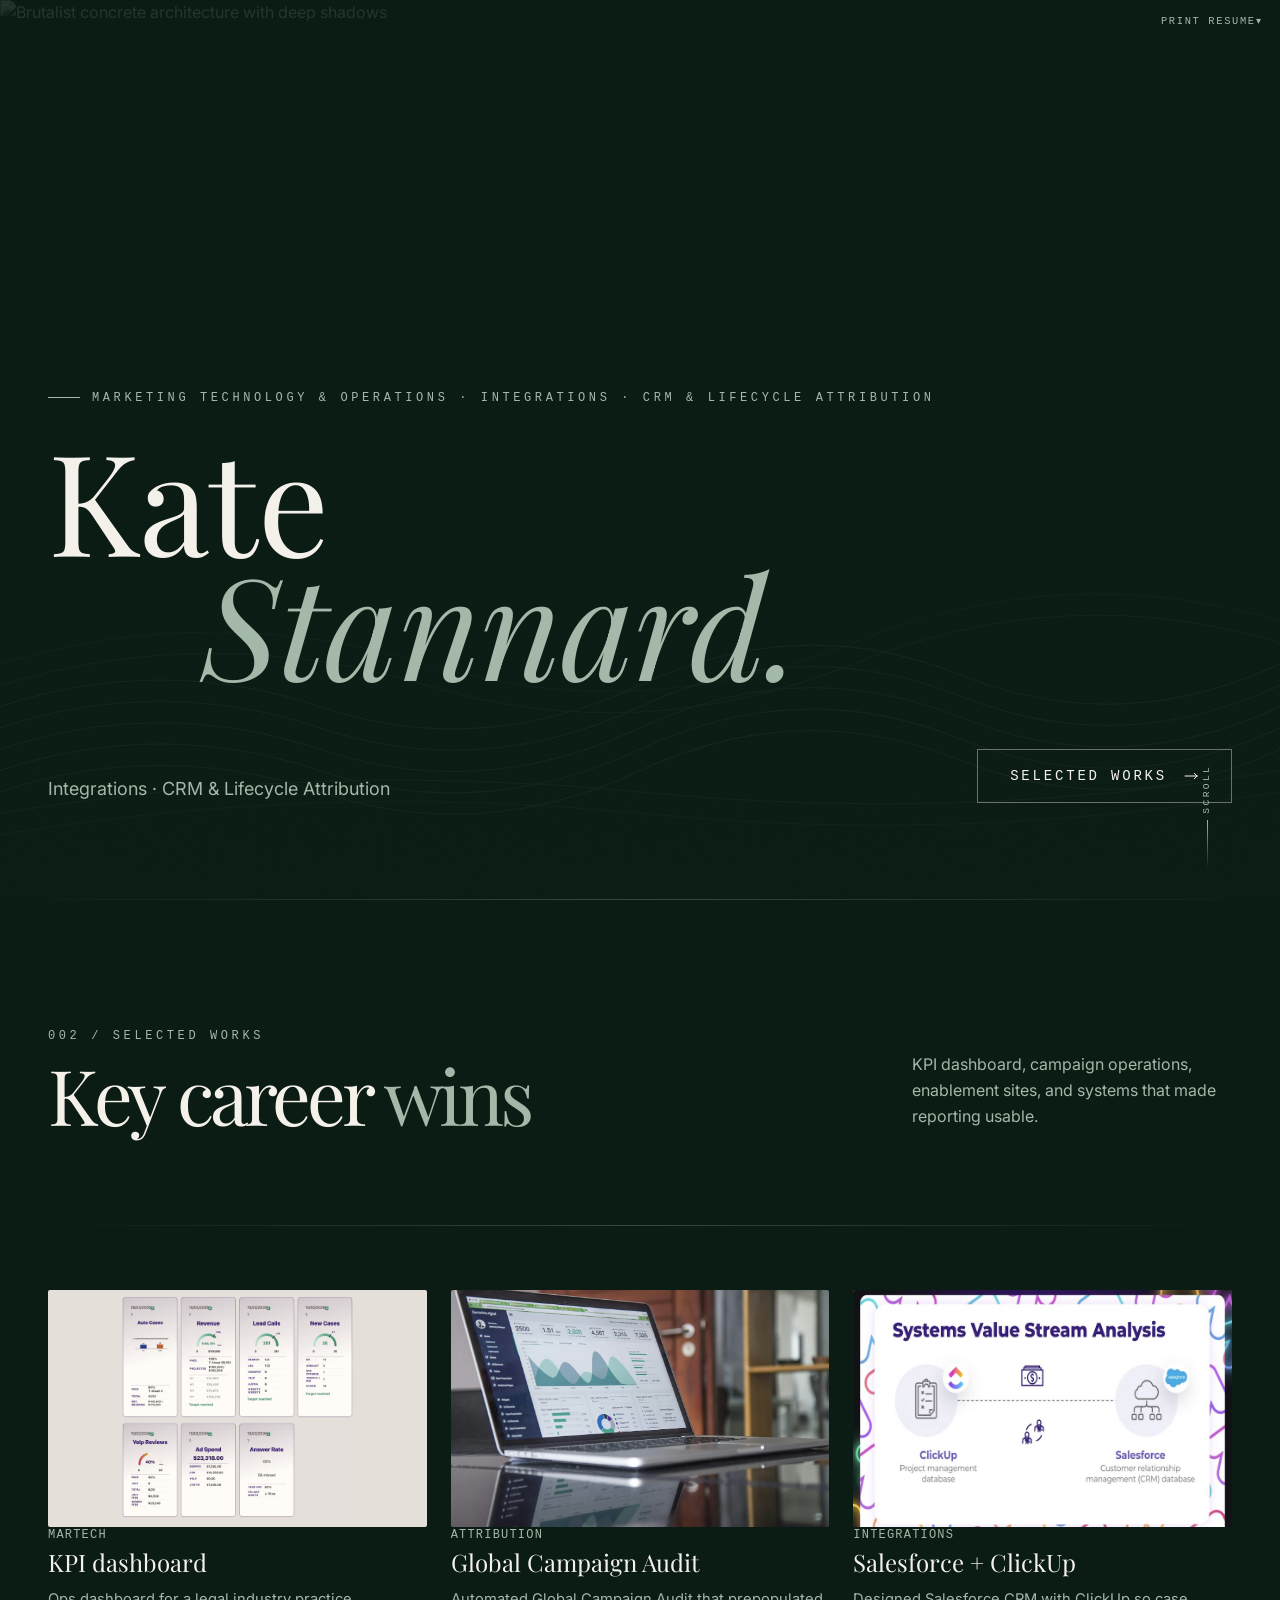
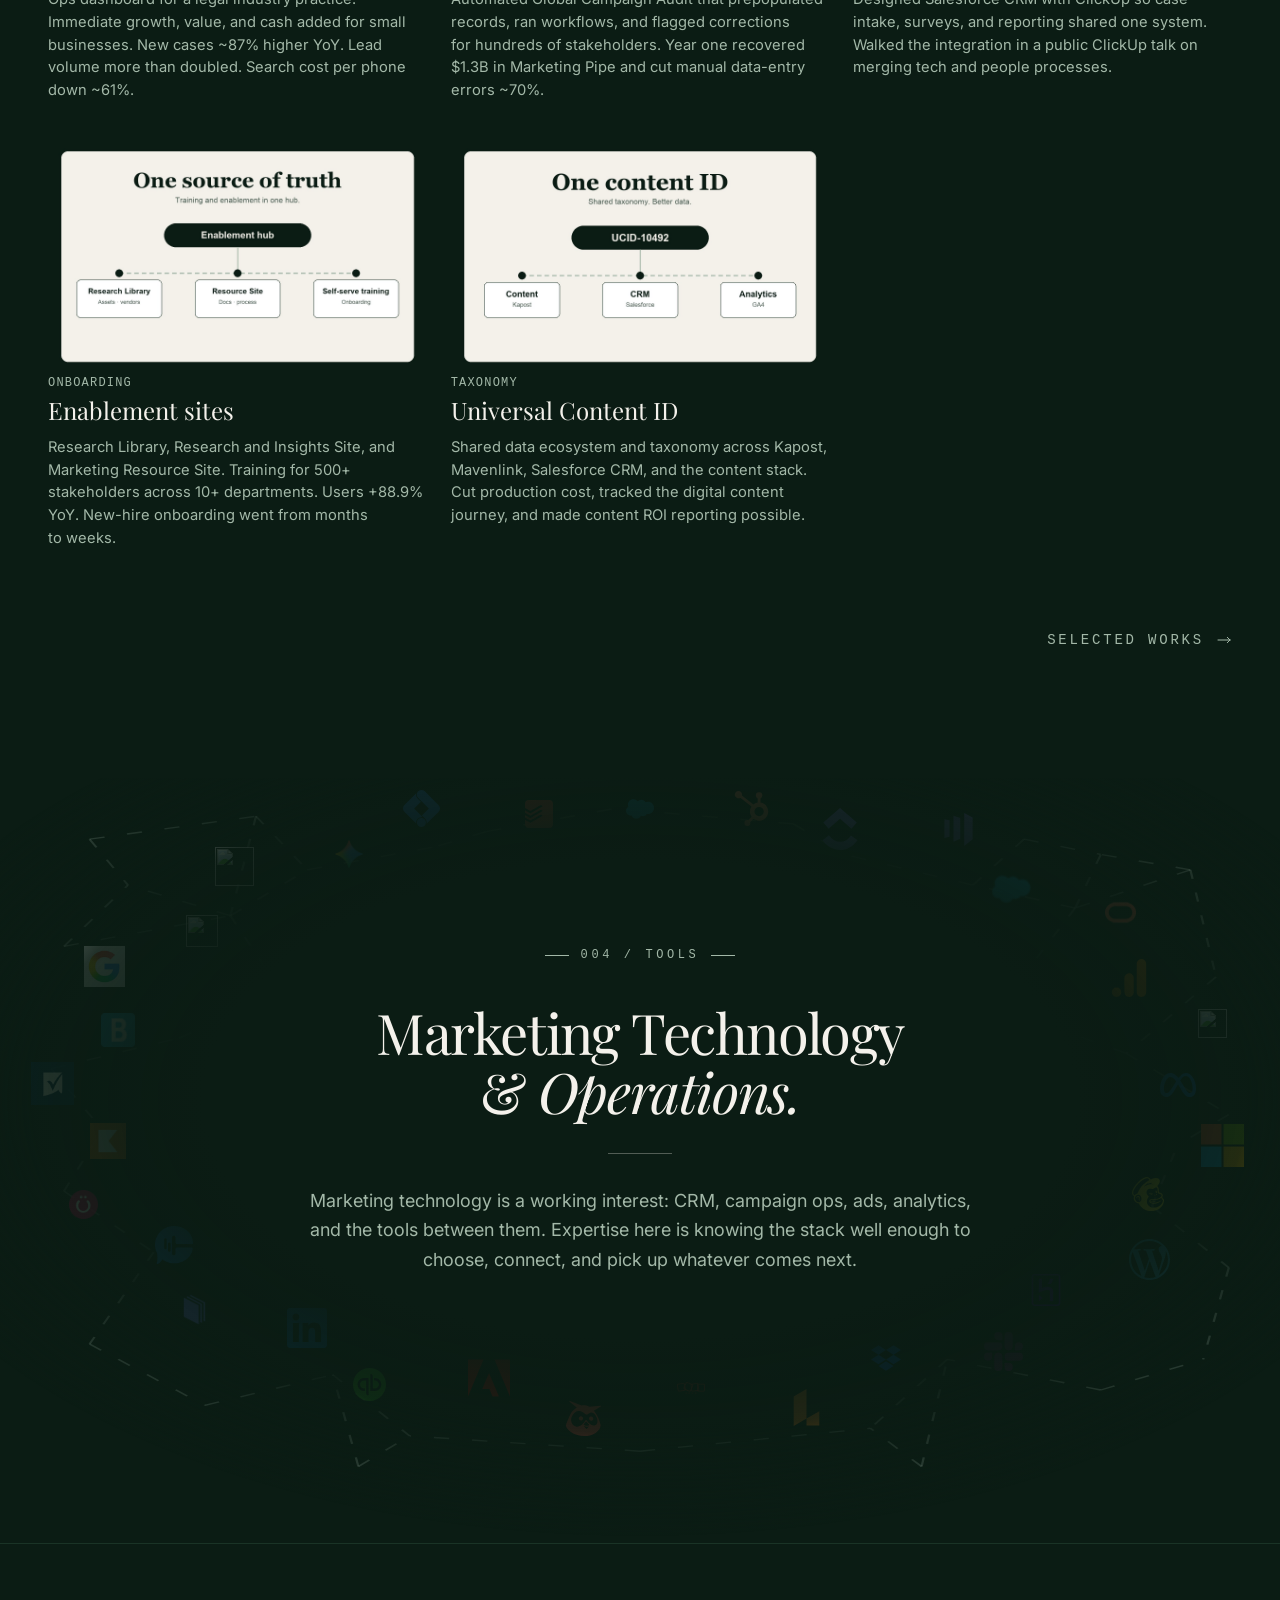
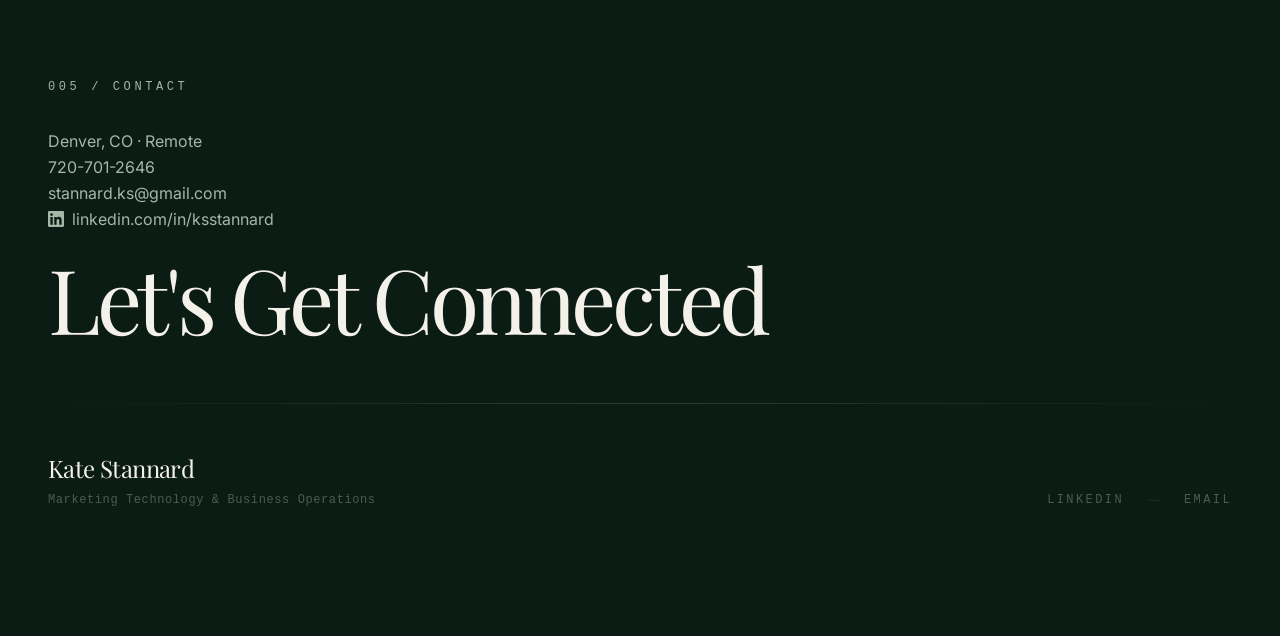
==== index.html @ 87375b00 "Publish the green Spice portfolio as the GitHub Pages home." ====
<!DOCTYPE html><html lang="en" id="top"> <head><meta charset="UTF-8"><meta name="viewport" content="width=device-width, initial-scale=1.0"><meta name="generator" content="Astro v5.15.5"><meta name="description" content="Senior Marketing Technology and Marketing Operations leader. CRM, lifecycle systems, integrations, attribution, and vendor selection."><!-- Canonical URL --><link rel="canonical" href="#"><!-- Open Graph / Facebook --><meta property="og:type" content="website"><meta property="og:url" content="#"><meta property="og:title" content="Kate Stannard"><meta property="og:description" content="Senior Marketing Technology and Marketing Operations leader. CRM, lifecycle systems, integrations, attribution, and vendor selection."><meta property="og:image" content="#"><!-- Twitter --><meta name="twitter:card" content="summary_large_image"><meta name="twitter:site" content=""><meta name="twitter:title" content="Kate Stannard"><meta name="twitter:description" content="Senior Marketing Technology and Marketing Operations leader. CRM, lifecycle systems, integrations, attribution, and vendor selection."><meta name="twitter:image" content="#"><!-- Page Title --><title>Kate Stannard</title><!-- Structured Data / JSON-LD --><script type="application/ld+json">{"@context":"https://schema.org","@type":"Person","name":"Kate Stannard","email":"mailto:stannard.ks@gmail.com","url":"https://www.linkedin.com/in/ksstannard/","jobTitle":"Marketing Technology and Operations"}</script><!-- Mark JS as enabled immediately --><script>document.documentElement.classList.add('js');</script><style>@import"https://fonts.googleapis.com/css2?family=Playfair+Display:ital,wght@0,400;0,700;0,900;1,400;1,700&family=Inter:wght@300;400;500;600&display=swap";/*! tailwindcss v4.1.17 | MIT License | https://tailwindcss.com */@layer properties{@supports (((-webkit-hyphens:none)) and (not (margin-trim:inline))) or ((-moz-orient:inline) and (not (color:rgb(from red r g b)))){*,:before,:after,::backdrop{--tw-rotate-x:initial;--tw-rotate-y:initial;--tw-rotate-z:initial;--tw-skew-x:initial;--tw-skew-y:initial;--tw-space-y-reverse:0;--tw-border-style:solid;--tw-gradient-position:initial;--tw-gradient-from:#0000;--tw-gradient-via:#0000;--tw-gradient-to:#0000;--tw-gradient-stops:initial;--tw-gradient-via-stops:initial;--tw-gradient-from-position:0%;--tw-gradient-via-position:50%;--tw-gradient-to-position:100%;--tw-leading:initial;--tw-font-weight:initial;--tw-tracking:initial;--tw-shadow:0 0 #0000;--tw-shadow-color:initial;--tw-shadow-alpha:100%;--tw-inset-shadow:0 0 #0000;--tw-inset-shadow-color:initial;--tw-inset-shadow-alpha:100%;--tw-ring-color:initial;--tw-ring-shadow:0 0 #0000;--tw-inset-ring-color:initial;--tw-inset-ring-shadow:0 0 #0000;--tw-ring-inset:initial;--tw-ring-offset-width:0px;--tw-ring-offset-color:#fff;--tw-ring-offset-shadow:0 0 #0000;--tw-blur:initial;--tw-brightness:initial;--tw-contrast:initial;--tw-grayscale:initial;--tw-hue-rotate:initial;--tw-invert:initial;--tw-opacity:initial;--tw-saturate:initial;--tw-sepia:initial;--tw-drop-shadow:initial;--tw-drop-shadow-color:initial;--tw-drop-shadow-alpha:100%;--tw-drop-shadow-size:initial;--tw-duration:initial;--tw-ease:initial;--tw-translate-x:0;--tw-translate-y:0;--tw-translate-z:0;--tw-scale-x:1;--tw-scale-y:1;--tw-scale-z:1;--tw-divide-x-reverse:0}}}@layer theme{:root,:host{--font-sans:ui-sans-serif,system-ui,sans-serif,"Apple Color Emoji","Segoe UI Emoji","Segoe UI Symbol","Noto Color Emoji";--font-serif:ui-serif,Georgia,Cambria,"Times New Roman",Times,serif;--font-mono:ui-monospace,SFMono-Regular,Menlo,Monaco,Consolas,"Liberation Mono","Courier New",monospace;--color-white:#fff;--spacing:.25rem;--breakpoint-xl:80rem;--container-xs:20rem;--container-sm:24rem;--container-md:28rem;--container-2xl:42rem;--container-3xl:48rem;--text-xs:.75rem;--text-xs--line-height:calc(1/.75);--text-sm:.875rem;--text-sm--line-height:calc(1.25/.875);--text-base:1rem;--text-base--line-height: 1.5 ;--text-lg:1.125rem;--text-lg--line-height:calc(1.75/1.125);--text-xl:1.25rem;--text-xl--line-height:calc(1.75/1.25);--text-2xl:1.5rem;--text-2xl--line-height:calc(2/1.5);--text-3xl:1.875rem;--text-3xl--line-height: 1.2 ;--text-4xl:2.25rem;--text-4xl--line-height:calc(2.5/2.25);--text-5xl:3rem;--text-5xl--line-height:1;--font-weight-medium:500;--font-weight-semibold:600;--font-weight-bold:700;--font-weight-black:900;--tracking-tighter:-.05em;--tracking-tight:-.025em;--tracking-wider:.05em;--tracking-widest:.1em;--leading-tight:1.25;--leading-relaxed:1.625;--radius-sm:.25rem;--radius-md:.375rem;--radius-lg:.5rem;--radius-xl:.75rem;--ease-out:cubic-bezier(0,0,.2,1);--aspect-video:16/9;--default-transition-duration:.15s;--default-transition-timing-function:cubic-bezier(.4,0,.2,1);--default-font-family:var(--font-sans);--default-mono-font-family:var(--font-mono)}}@layer base{*,:after,:before,::backdrop{box-sizing:border-box;border:0 solid;margin:0;padding:0}::file-selector-button{box-sizing:border-box;border:0 solid;margin:0;padding:0}html,:host{-webkit-text-size-adjust:100%;tab-size:4;line-height:1.5;font-family:var(--default-font-family,ui-sans-serif,system-ui,sans-serif,"Apple Color Emoji","Segoe UI Emoji","Segoe UI Symbol","Noto Color Emoji");font-feature-settings:var(--default-font-feature-settings,normal);font-variation-settings:var(--default-font-variation-settings,normal);-webkit-tap-highlight-color:transparent}hr{height:0;color:inherit;border-top-width:1px}abbr:where([title]){-webkit-text-decoration:underline dotted;text-decoration:underline dotted}h1,h2,h3,h4,h5,h6{font-size:inherit;font-weight:inherit}a{color:inherit;-webkit-text-decoration:inherit;text-decoration:inherit}b,strong{font-weight:bolder}code,kbd,samp,pre{font-family:var(--default-mono-font-family,ui-monospace,SFMono-Regular,Menlo,Monaco,Consolas,"Liberation Mono","Courier New",monospace);font-feature-settings:var(--default-mono-font-feature-settings,normal);font-variation-settings:var(--default-mono-font-variation-settings,normal);font-size:1em}small{font-size:80%}sub,sup{vertical-align:baseline;font-size:75%;line-height:0;position:relative}sub{bottom:-.25em}sup{top:-.5em}table{text-indent:0;border-color:inherit;border-collapse:collapse}:-moz-focusring{outline:auto}progress{vertical-align:baseline}summary{display:list-item}ol,ul,menu{list-style:none}img,svg,video,canvas,audio,iframe,embed,object{vertical-align:middle;display:block}img,video{max-width:100%;height:auto}button,input,select,optgroup,textarea{font:inherit;font-feature-settings:inherit;font-variation-settings:inherit;letter-spacing:inherit;color:inherit;opacity:1;background-color:#0000;border-radius:0}::file-selector-button{font:inherit;font-feature-settings:inherit;font-variation-settings:inherit;letter-spacing:inherit;color:inherit;opacity:1;background-color:#0000;border-radius:0}:where(select:is([multiple],[size])) optgroup{font-weight:bolder}:where(select:is([multiple],[size])) optgroup option{padding-inline-start:20px}::file-selector-button{margin-inline-end:4px}::placeholder{opacity:1}@supports (not ((-webkit-appearance:-apple-pay-button))) or (contain-intrinsic-size:1px){::placeholder{color:currentColor}@supports (color:color-mix(in lab,red,red)){::placeholder{color:color-mix(in oklab,currentcolor 50%,transparent)}}}textarea{resize:vertical}::-webkit-search-decoration{-webkit-appearance:none}::-webkit-date-and-time-value{min-height:1lh;text-align:inherit}::-webkit-datetime-edit{display:inline-flex}::-webkit-datetime-edit-fields-wrapper{padding:0}::-webkit-datetime-edit{padding-block:0}::-webkit-datetime-edit-year-field{padding-block:0}::-webkit-datetime-edit-month-field{padding-block:0}::-webkit-datetime-edit-day-field{padding-block:0}::-webkit-datetime-edit-hour-field{padding-block:0}::-webkit-datetime-edit-minute-field{padding-block:0}::-webkit-datetime-edit-second-field{padding-block:0}::-webkit-datetime-edit-millisecond-field{padding-block:0}::-webkit-datetime-edit-meridiem-field{padding-block:0}::-webkit-calendar-picker-indicator{line-height:1}:-moz-ui-invalid{box-shadow:none}button,input:where([type=button],[type=reset],[type=submit]){appearance:button}::file-selector-button{appearance:button}::-webkit-inner-spin-button{height:auto}::-webkit-outer-spin-button{height:auto}[hidden]:where(:not([hidden=until-found])){display:none!important}}@layer components;@layer utilities{.pointer-events-none{pointer-events:none}.visible{visibility:visible}.absolute{position:absolute}.fixed{position:fixed}.relative{position:relative}.static{position:static}.sticky{position:sticky}.inset-0{inset:calc(var(--spacing)*0)}.top-0{top:calc(var(--spacing)*0)}.top-4{top:calc(var(--spacing)*4)}.top-5{top:calc(var(--spacing)*5)}.top-8{top:calc(var(--spacing)*8)}.top-24{top:calc(var(--spacing)*24)}.right-4{right:calc(var(--spacing)*4)}.right-6{right:calc(var(--spacing)*6)}.right-8{right:calc(var(--spacing)*8)}.bottom-0{bottom:calc(var(--spacing)*0)}.bottom-8{bottom:calc(var(--spacing)*8)}.left-0{left:calc(var(--spacing)*0)}.z-10{z-index:10}.z-50{z-index:50}.z-\[200\]{z-index:200}.container{width:100%}@media(min-width:40rem){.container{max-width:40rem}}@media(min-width:48rem){.container{max-width:48rem}}@media(min-width:64rem){.container{max-width:64rem}}@media(min-width:80rem){.container{max-width:80rem}}@media(min-width:96rem){.container{max-width:96rem}}.-mx-4{margin-inline:calc(var(--spacing)*-4)}.mx-auto{margin-inline:auto}.prose{color:var(--tw-prose-body);max-width:65ch}.prose :where(p):not(:where([class~=not-prose],[class~=not-prose] *)){margin-top:1.25em;margin-bottom:1.25em}.prose :where([class~=lead]):not(:where([class~=not-prose],[class~=not-prose] *)){color:var(--tw-prose-lead);margin-top:1.2em;margin-bottom:1.2em;font-size:1.25em;line-height:1.6}.prose :where(a):not(:where([class~=not-prose],[class~=not-prose] *)){color:var(--tw-prose-links);font-weight:500;text-decoration:underline}.prose :where(strong):not(:where([class~=not-prose],[class~=not-prose] *)){color:var(--tw-prose-bold);font-weight:600}.prose :where(a strong):not(:where([class~=not-prose],[class~=not-prose] *)),.prose :where(blockquote strong):not(:where([class~=not-prose],[class~=not-prose] *)),.prose :where(thead th strong):not(:where([class~=not-prose],[class~=not-prose] *)){color:inherit}.prose :where(ol):not(:where([class~=not-prose],[class~=not-prose] *)){margin-top:1.25em;margin-bottom:1.25em;padding-inline-start:1.625em;list-style-type:decimal}.prose :where(ol[type=A]):not(:where([class~=not-prose],[class~=not-prose] *)){list-style-type:upper-alpha}.prose :where(ol[type=a]):not(:where([class~=not-prose],[class~=not-prose] *)){list-style-type:lower-alpha}.prose :where(ol[type=A s]):not(:where([class~=not-prose],[class~=not-prose] *)){list-style-type:upper-alpha}.prose :where(ol[type=a s]):not(:where([class~=not-prose],[class~=not-prose] *)){list-style-type:lower-alpha}.prose :where(ol[type=I]):not(:where([class~=not-prose],[class~=not-prose] *)){list-style-type:upper-roman}.prose :where(ol[type=i]):not(:where([class~=not-prose],[class~=not-prose] *)){list-style-type:lower-roman}.prose :where(ol[type=I s]):not(:where([class~=not-prose],[class~=not-prose] *)){list-style-type:upper-roman}.prose :where(ol[type=i s]):not(:where([class~=not-prose],[class~=not-prose] *)){list-style-type:lower-roman}.prose :where(ol[type="1"]):not(:where([class~=not-prose],[class~=not-prose] *)){list-style-type:decimal}.prose :where(ul):not(:where([class~=not-prose],[class~=not-prose] *)){margin-top:1.25em;margin-bottom:1.25em;padding-inline-start:1.625em;list-style-type:disc}.prose :where(ol>li):not(:where([class~=not-prose],[class~=not-prose] *))::marker{color:var(--tw-prose-counters);font-weight:400}.prose :where(ul>li):not(:where([class~=not-prose],[class~=not-prose] *))::marker{color:var(--tw-prose-bullets)}.prose :where(dt):not(:where([class~=not-prose],[class~=not-prose] *)){color:var(--tw-prose-headings);margin-top:1.25em;font-weight:600}.prose :where(hr):not(:where([class~=not-prose],[class~=not-prose] *)){border-color:var(--tw-prose-hr);border-top-width:1px;margin-top:3em;margin-bottom:3em}.prose :where(blockquote):not(:where([class~=not-prose],[class~=not-prose] *)){color:var(--tw-prose-quotes);border-inline-start-width:.25rem;border-inline-start-color:var(--tw-prose-quote-borders);quotes:"“""”""‘""’";margin-top:1.6em;margin-bottom:1.6em;padding-inline-start:1em;font-style:italic;font-weight:500}.prose :where(blockquote p:first-of-type):not(:where([class~=not-prose],[class~=not-prose] *)):before{content:open-quote}.prose :where(blockquote p:last-of-type):not(:where([class~=not-prose],[class~=not-prose] *)):after{content:close-quote}.prose :where(h1):not(:where([class~=not-prose],[class~=not-prose] *)){color:var(--tw-prose-headings);margin-top:0;margin-bottom:.888889em;font-size:2.25em;font-weight:800;line-height:1.11111}.prose :where(h1 strong):not(:where([class~=not-prose],[class~=not-prose] *)){color:inherit;font-weight:900}.prose :where(h2):not(:where([class~=not-prose],[class~=not-prose] *)){color:var(--tw-prose-headings);margin-top:2em;margin-bottom:1em;font-size:1.5em;font-weight:700;line-height:1.33333}.prose :where(h2 strong):not(:where([class~=not-prose],[class~=not-prose] *)){color:inherit;font-weight:800}.prose :where(h3):not(:where([class~=not-prose],[class~=not-prose] *)){color:var(--tw-prose-headings);margin-top:1.6em;margin-bottom:.6em;font-size:1.25em;font-weight:600;line-height:1.6}.prose :where(h3 strong):not(:where([class~=not-prose],[class~=not-prose] *)){color:inherit;font-weight:700}.prose :where(h4):not(:where([class~=not-prose],[class~=not-prose] *)){color:var(--tw-prose-headings);margin-top:1.5em;margin-bottom:.5em;font-weight:600;line-height:1.5}.prose :where(h4 strong):not(:where([class~=not-prose],[class~=not-prose] *)){color:inherit;font-weight:700}.prose :where(img):not(:where([class~=not-prose],[class~=not-prose] *)){margin-top:2em;margin-bottom:2em}.prose :where(picture):not(:where([class~=not-prose],[class~=not-prose] *)){margin-top:2em;margin-bottom:2em;display:block}.prose :where(video):not(:where([class~=not-prose],[class~=not-prose] *)){margin-top:2em;margin-bottom:2em}.prose :where(kbd):not(:where([class~=not-prose],[class~=not-prose] *)){color:var(--tw-prose-kbd);box-shadow:0 0 0 1px var(--tw-prose-kbd-shadows),0 3px 0 var(--tw-prose-kbd-shadows);padding-top:.1875em;padding-inline-end:.375em;padding-bottom:.1875em;border-radius:.3125rem;padding-inline-start:.375em;font-family:inherit;font-size:.875em;font-weight:500}.prose :where(code):not(:where([class~=not-prose],[class~=not-prose] *)){color:var(--tw-prose-code);font-size:.875em;font-weight:600}.prose :where(code):not(:where([class~=not-prose],[class~=not-prose] *)):before,.prose :where(code):not(:where([class~=not-prose],[class~=not-prose] *)):after{content:"`"}.prose :where(a code):not(:where([class~=not-prose],[class~=not-prose] *)),.prose :where(h1 code):not(:where([class~=not-prose],[class~=not-prose] *)){color:inherit}.prose :where(h2 code):not(:where([class~=not-prose],[class~=not-prose] *)){color:inherit;font-size:.875em}.prose :where(h3 code):not(:where([class~=not-prose],[class~=not-prose] *)){color:inherit;font-size:.9em}.prose :where(h4 code):not(:where([class~=not-prose],[class~=not-prose] *)),.prose :where(blockquote code):not(:where([class~=not-prose],[class~=not-prose] *)),.prose :where(thead th code):not(:where([class~=not-prose],[class~=not-prose] *)){color:inherit}.prose :where(pre):not(:where([class~=not-prose],[class~=not-prose] *)){color:var(--tw-prose-pre-code);background-color:var(--tw-prose-pre-bg);padding-top:.857143em;padding-inline-end:1.14286em;padding-bottom:.857143em;border-radius:.375rem;margin-top:1.71429em;margin-bottom:1.71429em;padding-inline-start:1.14286em;font-size:.875em;font-weight:400;line-height:1.71429;overflow-x:auto}.prose :where(pre code):not(:where([class~=not-prose],[class~=not-prose] *)){font-weight:inherit;color:inherit;font-size:inherit;font-family:inherit;line-height:inherit;background-color:#0000;border-width:0;border-radius:0;padding:0}.prose :where(pre code):not(:where([class~=not-prose],[class~=not-prose] *)):before,.prose :where(pre code):not(:where([class~=not-prose],[class~=not-prose] *)):after{content:none}.prose :where(table):not(:where([class~=not-prose],[class~=not-prose] *)){table-layout:auto;width:100%;margin-top:2em;margin-bottom:2em;font-size:.875em;line-height:1.71429}.prose :where(thead):not(:where([class~=not-prose],[class~=not-prose] *)){border-bottom-width:1px;border-bottom-color:var(--tw-prose-th-borders)}.prose :where(thead th):not(:where([class~=not-prose],[class~=not-prose] *)){color:var(--tw-prose-headings);vertical-align:bottom;padding-inline-end:.571429em;padding-bottom:.571429em;padding-inline-start:.571429em;font-weight:600}.prose :where(tbody tr):not(:where([class~=not-prose],[class~=not-prose] *)){border-bottom-width:1px;border-bottom-color:var(--tw-prose-td-borders)}.prose :where(tbody tr:last-child):not(:where([class~=not-prose],[class~=not-prose] *)){border-bottom-width:0}.prose :where(tbody td):not(:where([class~=not-prose],[class~=not-prose] *)){vertical-align:baseline}.prose :where(tfoot):not(:where([class~=not-prose],[class~=not-prose] *)){border-top-width:1px;border-top-color:var(--tw-prose-th-borders)}.prose :where(tfoot td):not(:where([class~=not-prose],[class~=not-prose] *)){vertical-align:top}.prose :where(th,td):not(:where([class~=not-prose],[class~=not-prose] *)){text-align:start}.prose :where(figure>*):not(:where([class~=not-prose],[class~=not-prose] *)){margin-top:0;margin-bottom:0}.prose :where(figcaption):not(:where([class~=not-prose],[class~=not-prose] *)){color:var(--tw-prose-captions);margin-top:.857143em;font-size:.875em;line-height:1.42857}.prose{--tw-prose-body:oklch(37.3% .034 259.733);--tw-prose-headings:oklch(21% .034 264.665);--tw-prose-lead:oklch(44.6% .03 256.802);--tw-prose-links:oklch(21% .034 264.665);--tw-prose-bold:oklch(21% .034 264.665);--tw-prose-counters:oklch(55.1% .027 264.364);--tw-prose-bullets:oklch(87.2% .01 258.338);--tw-prose-hr:oklch(92.8% .006 264.531);--tw-prose-quotes:oklch(21% .034 264.665);--tw-prose-quote-borders:oklch(92.8% .006 264.531);--tw-prose-captions:oklch(55.1% .027 264.364);--tw-prose-kbd:oklch(21% .034 264.665);--tw-prose-kbd-shadows:oklab(21% -.00316127 -.0338527/.1);--tw-prose-code:oklch(21% .034 264.665);--tw-prose-pre-code:oklch(92.8% .006 264.531);--tw-prose-pre-bg:oklch(27.8% .033 256.848);--tw-prose-th-borders:oklch(87.2% .01 258.338);--tw-prose-td-borders:oklch(92.8% .006 264.531);--tw-prose-invert-body:oklch(87.2% .01 258.338);--tw-prose-invert-headings:#fff;--tw-prose-invert-lead:oklch(70.7% .022 261.325);--tw-prose-invert-links:#fff;--tw-prose-invert-bold:#fff;--tw-prose-invert-counters:oklch(70.7% .022 261.325);--tw-prose-invert-bullets:oklch(44.6% .03 256.802);--tw-prose-invert-hr:oklch(37.3% .034 259.733);--tw-prose-invert-quotes:oklch(96.7% .003 264.542);--tw-prose-invert-quote-borders:oklch(37.3% .034 259.733);--tw-prose-invert-captions:oklch(70.7% .022 261.325);--tw-prose-invert-kbd:#fff;--tw-prose-invert-kbd-shadows:#ffffff1a;--tw-prose-invert-code:#fff;--tw-prose-invert-pre-code:oklch(87.2% .01 258.338);--tw-prose-invert-pre-bg:#00000080;--tw-prose-invert-th-borders:oklch(44.6% .03 256.802);--tw-prose-invert-td-borders:oklch(37.3% .034 259.733);font-size:1rem;line-height:1.75}.prose :where(picture>img):not(:where([class~=not-prose],[class~=not-prose] *)){margin-top:0;margin-bottom:0}.prose :where(li):not(:where([class~=not-prose],[class~=not-prose] *)){margin-top:.5em;margin-bottom:.5em}.prose :where(ol>li):not(:where([class~=not-prose],[class~=not-prose] *)),.prose :where(ul>li):not(:where([class~=not-prose],[class~=not-prose] *)){padding-inline-start:.375em}.prose :where(.prose>ul>li p):not(:where([class~=not-prose],[class~=not-prose] *)){margin-top:.75em;margin-bottom:.75em}.prose :where(.prose>ul>li>p:first-child):not(:where([class~=not-prose],[class~=not-prose] *)){margin-top:1.25em}.prose :where(.prose>ul>li>p:last-child):not(:where([class~=not-prose],[class~=not-prose] *)){margin-bottom:1.25em}.prose :where(.prose>ol>li>p:first-child):not(:where([class~=not-prose],[class~=not-prose] *)){margin-top:1.25em}.prose :where(.prose>ol>li>p:last-child):not(:where([class~=not-prose],[class~=not-prose] *)){margin-bottom:1.25em}.prose :where(ul ul,ul ol,ol ul,ol ol):not(:where([class~=not-prose],[class~=not-prose] *)){margin-top:.75em;margin-bottom:.75em}.prose :where(dl):not(:where([class~=not-prose],[class~=not-prose] *)){margin-top:1.25em;margin-bottom:1.25em}.prose :where(dd):not(:where([class~=not-prose],[class~=not-prose] *)){margin-top:.5em;padding-inline-start:1.625em}.prose :where(hr+*):not(:where([class~=not-prose],[class~=not-prose] *)),.prose :where(h2+*):not(:where([class~=not-prose],[class~=not-prose] *)),.prose :where(h3+*):not(:where([class~=not-prose],[class~=not-prose] *)),.prose :where(h4+*):not(:where([class~=not-prose],[class~=not-prose] *)){margin-top:0}.prose :where(thead th:first-child):not(:where([class~=not-prose],[class~=not-prose] *)){padding-inline-start:0}.prose :where(thead th:last-child):not(:where([class~=not-prose],[class~=not-prose] *)){padding-inline-end:0}.prose :where(tbody td,tfoot td):not(:where([class~=not-prose],[class~=not-prose] *)){padding-top:.571429em;padding-inline-end:.571429em;padding-bottom:.571429em;padding-inline-start:.571429em}.prose :where(tbody td:first-child,tfoot td:first-child):not(:where([class~=not-prose],[class~=not-prose] *)){padding-inline-start:0}.prose :where(tbody td:last-child,tfoot td:last-child):not(:where([class~=not-prose],[class~=not-prose] *)){padding-inline-end:0}.prose :where(figure):not(:where([class~=not-prose],[class~=not-prose] *)){margin-top:2em;margin-bottom:2em}.prose :where(.prose>:first-child):not(:where([class~=not-prose],[class~=not-prose] *)){margin-top:0}.prose :where(.prose>:last-child):not(:where([class~=not-prose],[class~=not-prose] *)){margin-bottom:0}.prose-lg{font-size:1.125rem;line-height:1.77778}.prose-lg :where(p):not(:where([class~=not-prose],[class~=not-prose] *)){margin-top:1.33333em;margin-bottom:1.33333em}.prose-lg :where([class~=lead]):not(:where([class~=not-prose],[class~=not-prose] *)){margin-top:1.09091em;margin-bottom:1.09091em;font-size:1.22222em;line-height:1.45455}.prose-lg :where(blockquote):not(:where([class~=not-prose],[class~=not-prose] *)){margin-top:1.66667em;margin-bottom:1.66667em;padding-inline-start:1em}.prose-lg :where(h1):not(:where([class~=not-prose],[class~=not-prose] *)){margin-top:0;margin-bottom:.833333em;font-size:2.66667em;line-height:1}.prose-lg :where(h2):not(:where([class~=not-prose],[class~=not-prose] *)){margin-top:1.86667em;margin-bottom:1.06667em;font-size:1.66667em;line-height:1.33333}.prose-lg :where(h3):not(:where([class~=not-prose],[class~=not-prose] *)){margin-top:1.66667em;margin-bottom:.666667em;font-size:1.33333em;line-height:1.5}.prose-lg :where(h4):not(:where([class~=not-prose],[class~=not-prose] *)){margin-top:1.77778em;margin-bottom:.444444em;line-height:1.55556}.prose-lg :where(img):not(:where([class~=not-prose],[class~=not-prose] *)),.prose-lg :where(picture):not(:where([class~=not-prose],[class~=not-prose] *)){margin-top:1.77778em;margin-bottom:1.77778em}.prose-lg :where(picture>img):not(:where([class~=not-prose],[class~=not-prose] *)){margin-top:0;margin-bottom:0}.prose-lg :where(video):not(:where([class~=not-prose],[class~=not-prose] *)){margin-top:1.77778em;margin-bottom:1.77778em}.prose-lg :where(kbd):not(:where([class~=not-prose],[class~=not-prose] *)){padding-top:.222222em;padding-inline-end:.444444em;padding-bottom:.222222em;border-radius:.3125rem;padding-inline-start:.444444em;font-size:.888889em}.prose-lg :where(code):not(:where([class~=not-prose],[class~=not-prose] *)){font-size:.888889em}.prose-lg :where(h2 code):not(:where([class~=not-prose],[class~=not-prose] *)){font-size:.866667em}.prose-lg :where(h3 code):not(:where([class~=not-prose],[class~=not-prose] *)){font-size:.875em}.prose-lg :where(pre):not(:where([class~=not-prose],[class~=not-prose] *)){padding-top:1em;padding-inline-end:1.5em;padding-bottom:1em;border-radius:.375rem;margin-top:2em;margin-bottom:2em;padding-inline-start:1.5em;font-size:.888889em;line-height:1.75}.prose-lg :where(ol):not(:where([class~=not-prose],[class~=not-prose] *)),.prose-lg :where(ul):not(:where([class~=not-prose],[class~=not-prose] *)){margin-top:1.33333em;margin-bottom:1.33333em;padding-inline-start:1.55556em}.prose-lg :where(li):not(:where([class~=not-prose],[class~=not-prose] *)){margin-top:.666667em;margin-bottom:.666667em}.prose-lg :where(ol>li):not(:where([class~=not-prose],[class~=not-prose] *)),.prose-lg :where(ul>li):not(:where([class~=not-prose],[class~=not-prose] *)){padding-inline-start:.444444em}.prose-lg :where(.prose-lg>ul>li p):not(:where([class~=not-prose],[class~=not-prose] *)){margin-top:.888889em;margin-bottom:.888889em}.prose-lg :where(.prose-lg>ul>li>p:first-child):not(:where([class~=not-prose],[class~=not-prose] *)){margin-top:1.33333em}.prose-lg :where(.prose-lg>ul>li>p:last-child):not(:where([class~=not-prose],[class~=not-prose] *)){margin-bottom:1.33333em}.prose-lg :where(.prose-lg>ol>li>p:first-child):not(:where([class~=not-prose],[class~=not-prose] *)){margin-top:1.33333em}.prose-lg :where(.prose-lg>ol>li>p:last-child):not(:where([class~=not-prose],[class~=not-prose] *)){margin-bottom:1.33333em}.prose-lg :where(ul ul,ul ol,ol ul,ol ol):not(:where([class~=not-prose],[class~=not-prose] *)){margin-top:.888889em;margin-bottom:.888889em}.prose-lg :where(dl):not(:where([class~=not-prose],[class~=not-prose] *)){margin-top:1.33333em;margin-bottom:1.33333em}.prose-lg :where(dt):not(:where([class~=not-prose],[class~=not-prose] *)){margin-top:1.33333em}.prose-lg :where(dd):not(:where([class~=not-prose],[class~=not-prose] *)){margin-top:.666667em;padding-inline-start:1.55556em}.prose-lg :where(hr):not(:where([class~=not-prose],[class~=not-prose] *)){margin-top:3.11111em;margin-bottom:3.11111em}.prose-lg :where(hr+*):not(:where([class~=not-prose],[class~=not-prose] *)),.prose-lg :where(h2+*):not(:where([class~=not-prose],[class~=not-prose] *)),.prose-lg :where(h3+*):not(:where([class~=not-prose],[class~=not-prose] *)),.prose-lg :where(h4+*):not(:where([class~=not-prose],[class~=not-prose] *)){margin-top:0}.prose-lg :where(table):not(:where([class~=not-prose],[class~=not-prose] *)){font-size:.888889em;line-height:1.5}.prose-lg :where(thead th):not(:where([class~=not-prose],[class~=not-prose] *)){padding-inline-end:.75em;padding-bottom:.75em;padding-inline-start:.75em}.prose-lg :where(thead th:first-child):not(:where([class~=not-prose],[class~=not-prose] *)){padding-inline-start:0}.prose-lg :where(thead th:last-child):not(:where([class~=not-prose],[class~=not-prose] *)){padding-inline-end:0}.prose-lg :where(tbody td,tfoot td):not(:where([class~=not-prose],[class~=not-prose] *)){padding-top:.75em;padding-inline-end:.75em;padding-bottom:.75em;padding-inline-start:.75em}.prose-lg :where(tbody td:first-child,tfoot td:first-child):not(:where([class~=not-prose],[class~=not-prose] *)){padding-inline-start:0}.prose-lg :where(tbody td:last-child,tfoot td:last-child):not(:where([class~=not-prose],[class~=not-prose] *)){padding-inline-end:0}.prose-lg :where(figure):not(:where([class~=not-prose],[class~=not-prose] *)){margin-top:1.77778em;margin-bottom:1.77778em}.prose-lg :where(figure>*):not(:where([class~=not-prose],[class~=not-prose] *)){margin-top:0;margin-bottom:0}.prose-lg :where(figcaption):not(:where([class~=not-prose],[class~=not-prose] *)){margin-top:1em;font-size:.888889em;line-height:1.5}.prose-lg :where(.prose-lg>:first-child):not(:where([class~=not-prose],[class~=not-prose] *)){margin-top:0}.prose-lg :where(.prose-lg>:last-child):not(:where([class~=not-prose],[class~=not-prose] *)){margin-bottom:0}.mt-1{margin-top:calc(var(--spacing)*1)}.mt-2{margin-top:calc(var(--spacing)*2)}.mt-4{margin-top:calc(var(--spacing)*4)}.mt-6{margin-top:calc(var(--spacing)*6)}.mt-8{margin-top:calc(var(--spacing)*8)}.mt-12{margin-top:calc(var(--spacing)*12)}.mt-16{margin-top:calc(var(--spacing)*16)}.mt-20{margin-top:calc(var(--spacing)*20)}.mt-24{margin-top:calc(var(--spacing)*24)}.mb-1{margin-bottom:calc(var(--spacing)*1)}.mb-2{margin-bottom:calc(var(--spacing)*2)}.mb-4{margin-bottom:calc(var(--spacing)*4)}.mb-6{margin-bottom:calc(var(--spacing)*6)}.mb-8{margin-bottom:calc(var(--spacing)*8)}.mb-10{margin-bottom:calc(var(--spacing)*10)}.mb-12{margin-bottom:calc(var(--spacing)*12)}.mb-16{margin-bottom:calc(var(--spacing)*16)}.ml-4{margin-left:calc(var(--spacing)*4)}.ml-\[4vw\]{margin-left:4vw}.ml-\[8vw\]{margin-left:8vw}.block{display:block}.flex{display:flex}.grid{display:grid}.hidden{display:none}.inline-block{display:inline-block}.inline-flex{display:inline-flex}.aspect-\[3\/4\]{aspect-ratio:3/4}.aspect-\[4\/3\]{aspect-ratio:4/3}.aspect-\[21\/9\]{aspect-ratio:21/9}.aspect-video{aspect-ratio:var(--aspect-video)}.h-2\/3{height:66.6667%}.h-3{height:calc(var(--spacing)*3)}.h-4{height:calc(var(--spacing)*4)}.h-6{height:calc(var(--spacing)*6)}.h-7{height:calc(var(--spacing)*7)}.h-8{height:calc(var(--spacing)*8)}.h-12{height:calc(var(--spacing)*12)}.h-16{height:calc(var(--spacing)*16)}.h-\[1px\]{height:1px}.h-full{height:100%}.min-h-screen{min-height:100vh}.w-3{width:calc(var(--spacing)*3)}.w-4{width:calc(var(--spacing)*4)}.w-6{width:calc(var(--spacing)*6)}.w-7{width:calc(var(--spacing)*7)}.w-8{width:calc(var(--spacing)*8)}.w-16{width:calc(var(--spacing)*16)}.w-24{width:calc(var(--spacing)*24)}.w-64{width:calc(var(--spacing)*64)}.w-\[1px\]{width:1px}.w-full{width:100%}.max-w-2xl{max-width:var(--container-2xl)}.max-w-3xl{max-width:var(--container-3xl)}.max-w-\[90vw\]{max-width:90vw}.max-w-md{max-width:var(--container-md)}.max-w-none{max-width:none}.max-w-screen-xl{max-width:var(--breakpoint-xl)}.max-w-sm{max-width:var(--container-sm)}.max-w-xs{max-width:var(--container-xs)}.min-w-0{min-width:calc(var(--spacing)*0)}.flex-1{flex:1}.shrink-0{flex-shrink:0}.origin-center{transform-origin:50%}.-rotate-90{rotate:-90deg}.transform{transform:var(--tw-rotate-x,)var(--tw-rotate-y,)var(--tw-rotate-z,)var(--tw-skew-x,)var(--tw-skew-y,)}.grid-cols-1{grid-template-columns:repeat(1,minmax(0,1fr))}.grid-cols-2{grid-template-columns:repeat(2,minmax(0,1fr))}.flex-col{flex-direction:column}.flex-wrap{flex-wrap:wrap}.items-center{align-items:center}.items-start{align-items:flex-start}.justify-between{justify-content:space-between}.justify-center{justify-content:center}.justify-end{justify-content:flex-end}.gap-0{gap:calc(var(--spacing)*0)}.gap-1{gap:calc(var(--spacing)*1)}.gap-2{gap:calc(var(--spacing)*2)}.gap-3{gap:calc(var(--spacing)*3)}.gap-4{gap:calc(var(--spacing)*4)}.gap-6{gap:calc(var(--spacing)*6)}.gap-8{gap:calc(var(--spacing)*8)}.gap-10{gap:calc(var(--spacing)*10)}:where(.space-y-2>:not(:last-child)){--tw-space-y-reverse:0;margin-block-start:calc(calc(var(--spacing)*2)*var(--tw-space-y-reverse));margin-block-end:calc(calc(var(--spacing)*2)*calc(1 - var(--tw-space-y-reverse)))}.overflow-hidden{overflow:hidden}.rounded{border-radius:.25rem}.rounded-full{border-radius:3.40282e38px}.rounded-lg{border-radius:var(--radius-lg)}.rounded-md{border-radius:var(--radius-md)}.rounded-sm{border-radius:var(--radius-sm)}.border{border-style:var(--tw-border-style);border-width:1px}.border-t{border-top-style:var(--tw-border-style);border-top-width:1px}.border-r{border-right-style:var(--tw-border-style);border-right-width:1px}.border-b{border-bottom-style:var(--tw-border-style);border-bottom-width:1px}.border-\[\#1A3326\]{border-color:#1a3326}.border-\[\#F4F1EB\]\/30{border-color:#f4f1eb4d}.border-\[\#F4F1EB\]\/40{border-color:#f4f1eb66}.bg-\[\#0B1C14\]{background-color:#0b1c14}.bg-\[\#0B1C14\]\/60{background-color:#0b1c1499}.bg-\[\#1A3326\]{background-color:#1a3326}.bg-\[\#A3B8A8\]{background-color:#a3b8a8}.bg-\[\#F4F1EB\]{background-color:#f4f1eb}.bg-\[\#F4F1EB\]\/30{background-color:#f4f1eb4d}.bg-\[var\(--primary\)\]{background-color:var(--primary)}.bg-gradient-to-b{--tw-gradient-position:to bottom in oklab;background-image:linear-gradient(var(--tw-gradient-stops))}.bg-gradient-to-r{--tw-gradient-position:to right in oklab;background-image:linear-gradient(var(--tw-gradient-stops))}.bg-gradient-to-t{--tw-gradient-position:to top in oklab;background-image:linear-gradient(var(--tw-gradient-stops))}.from-\[\#0B1C14\]{--tw-gradient-from:#0b1c14;--tw-gradient-stops:var(--tw-gradient-via-stops,var(--tw-gradient-position),var(--tw-gradient-from)var(--tw-gradient-from-position),var(--tw-gradient-to)var(--tw-gradient-to-position))}.from-\[\#0B1C14\]\/70{--tw-gradient-from:oklab(20.8501% -.0268216 .00860938/.7);--tw-gradient-stops:var(--tw-gradient-via-stops,var(--tw-gradient-position),var(--tw-gradient-from)var(--tw-gradient-from-position),var(--tw-gradient-to)var(--tw-gradient-to-position))}.from-\[\#0B1C14\]\/80{--tw-gradient-from:oklab(20.8501% -.0268216 .00860938/.8);--tw-gradient-stops:var(--tw-gradient-via-stops,var(--tw-gradient-position),var(--tw-gradient-from)var(--tw-gradient-from-position),var(--tw-gradient-to)var(--tw-gradient-to-position))}.from-\[\#1A3326\]{--tw-gradient-from:#1a3326;--tw-gradient-stops:var(--tw-gradient-via-stops,var(--tw-gradient-position),var(--tw-gradient-from)var(--tw-gradient-from-position),var(--tw-gradient-to)var(--tw-gradient-to-position))}.from-\[\#A3B8A8\]{--tw-gradient-from:#a3b8a8;--tw-gradient-stops:var(--tw-gradient-via-stops,var(--tw-gradient-position),var(--tw-gradient-from)var(--tw-gradient-from-position),var(--tw-gradient-to)var(--tw-gradient-to-position))}.from-transparent{--tw-gradient-from:transparent;--tw-gradient-stops:var(--tw-gradient-via-stops,var(--tw-gradient-position),var(--tw-gradient-from)var(--tw-gradient-from-position),var(--tw-gradient-to)var(--tw-gradient-to-position))}.via-\[\#0B1C14\]\/20{--tw-gradient-via:oklab(20.8501% -.0268216 .00860938/.2);--tw-gradient-via-stops:var(--tw-gradient-position),var(--tw-gradient-from)var(--tw-gradient-from-position),var(--tw-gradient-via)var(--tw-gradient-via-position),var(--tw-gradient-to)var(--tw-gradient-to-position);--tw-gradient-stops:var(--tw-gradient-via-stops)}.via-\[\#F4F1EB\]\/15{--tw-gradient-via:oklab(95.8802% .00081405 .0085699/.15);--tw-gradient-via-stops:var(--tw-gradient-position),var(--tw-gradient-from)var(--tw-gradient-from-position),var(--tw-gradient-via)var(--tw-gradient-via-position),var(--tw-gradient-to)var(--tw-gradient-to-position);--tw-gradient-stops:var(--tw-gradient-via-stops)}.via-\[\#F4F1EB\]\/20{--tw-gradient-via:oklab(95.8802% .00081405 .0085699/.2);--tw-gradient-via-stops:var(--tw-gradient-position),var(--tw-gradient-from)var(--tw-gradient-from-position),var(--tw-gradient-via)var(--tw-gradient-via-position),var(--tw-gradient-to)var(--tw-gradient-to-position);--tw-gradient-stops:var(--tw-gradient-via-stops)}.via-transparent{--tw-gradient-via:transparent;--tw-gradient-via-stops:var(--tw-gradient-position),var(--tw-gradient-from)var(--tw-gradient-from-position),var(--tw-gradient-via)var(--tw-gradient-via-position),var(--tw-gradient-to)var(--tw-gradient-to-position);--tw-gradient-stops:var(--tw-gradient-via-stops)}.to-transparent{--tw-gradient-to:transparent;--tw-gradient-stops:var(--tw-gradient-via-stops,var(--tw-gradient-position),var(--tw-gradient-from)var(--tw-gradient-from-position),var(--tw-gradient-to)var(--tw-gradient-to-position))}.object-cover{object-fit:cover}.object-center{object-position:center}.p-2{padding:calc(var(--spacing)*2)}.p-3{padding:calc(var(--spacing)*3)}.p-6{padding:calc(var(--spacing)*6)}.px-3{padding-inline:calc(var(--spacing)*3)}.px-4{padding-inline:calc(var(--spacing)*4)}.px-6{padding-inline:calc(var(--spacing)*6)}.px-8{padding-inline:calc(var(--spacing)*8)}.px-10{padding-inline:calc(var(--spacing)*10)}.py-1{padding-block:calc(var(--spacing)*1)}.py-1\.5{padding-block:calc(var(--spacing)*1.5)}.py-2{padding-block:calc(var(--spacing)*2)}.py-4{padding-block:calc(var(--spacing)*4)}.py-10{padding-block:calc(var(--spacing)*10)}.py-12{padding-block:calc(var(--spacing)*12)}.py-20{padding-block:calc(var(--spacing)*20)}.py-24{padding-block:calc(var(--spacing)*24)}.pt-8{padding-top:calc(var(--spacing)*8)}.pr-8{padding-right:calc(var(--spacing)*8)}.pb-8{padding-bottom:calc(var(--spacing)*8)}.pb-12{padding-bottom:calc(var(--spacing)*12)}.pb-16{padding-bottom:calc(var(--spacing)*16)}.text-center{text-align:center}.font-mono{font-family:var(--font-mono)}.font-serif{font-family:var(--font-serif)}.text-2xl{font-size:var(--text-2xl);line-height:var(--tw-leading,var(--text-2xl--line-height))}.text-3xl{font-size:var(--text-3xl);line-height:var(--tw-leading,var(--text-3xl--line-height))}.text-4xl{font-size:var(--text-4xl);line-height:var(--tw-leading,var(--text-4xl--line-height))}.text-5xl{font-size:var(--text-5xl);line-height:var(--tw-leading,var(--text-5xl--line-height))}.text-base{font-size:var(--text-base);line-height:var(--tw-leading,var(--text-base--line-height))}.text-lg{font-size:var(--text-lg);line-height:var(--tw-leading,var(--text-lg--line-height))}.text-sm{font-size:var(--text-sm);line-height:var(--tw-leading,var(--text-sm--line-height))}.text-xl{font-size:var(--text-xl);line-height:var(--tw-leading,var(--text-xl--line-height))}.text-xs{font-size:var(--text-xs);line-height:var(--tw-leading,var(--text-xs--line-height))}.text-\[0\.6rem\]{font-size:.6rem}.text-\[0\.65rem\]{font-size:.65rem}.text-\[clamp\(2\.5rem\,6vw\,5rem\)\]{font-size:clamp(2.5rem,6vw,5rem)}.text-\[clamp\(2rem\,5vw\,3\.5rem\)\]{font-size:clamp(2rem,5vw,3.5rem)}.text-\[clamp\(2rem\,7vw\,6rem\)\]{font-size:clamp(2rem,7vw,6rem)}.text-\[clamp\(3rem\,7vw\,6rem\)\]{font-size:clamp(3rem,7vw,6rem)}.text-\[clamp\(4rem\,11vw\,9rem\)\]{font-size:clamp(4rem,11vw,9rem)}.leading-\[0\.9\]{--tw-leading:.9;line-height:.9}.leading-\[0\.88\]{--tw-leading:.88;line-height:.88}.leading-\[1\.05\]{--tw-leading:1.05;line-height:1.05}.leading-none{--tw-leading:1;line-height:1}.leading-relaxed{--tw-leading:var(--leading-relaxed);line-height:var(--leading-relaxed)}.leading-tight{--tw-leading:var(--leading-tight);line-height:var(--leading-tight)}.font-black{--tw-font-weight:var(--font-weight-black);font-weight:var(--font-weight-black)}.font-bold{--tw-font-weight:var(--font-weight-bold);font-weight:var(--font-weight-bold)}.font-medium{--tw-font-weight:var(--font-weight-medium);font-weight:var(--font-weight-medium)}.font-semibold{--tw-font-weight:var(--font-weight-semibold);font-weight:var(--font-weight-semibold)}.tracking-\[0\.2em\]{--tw-tracking:.2em;letter-spacing:.2em}.tracking-\[0\.3em\]{--tw-tracking:.3em;letter-spacing:.3em}.tracking-\[0\.25em\]{--tw-tracking:.25em;letter-spacing:.25em}.tracking-tight{--tw-tracking:var(--tracking-tight);letter-spacing:var(--tracking-tight)}.tracking-tighter{--tw-tracking:var(--tracking-tighter);letter-spacing:var(--tracking-tighter)}.tracking-wider{--tw-tracking:var(--tracking-wider);letter-spacing:var(--tracking-wider)}.tracking-widest{--tw-tracking:var(--tracking-widest);letter-spacing:var(--tracking-widest)}.break-all{word-break:break-all}.whitespace-nowrap{white-space:nowrap}.text-\[\#0B1C14\]{color:#0b1c14}.text-\[\#1A3326\]{color:#1a3326}.text-\[\#4A5D53\]{color:#4a5d53}.text-\[\#A3B8A8\]{color:#a3b8a8}.text-\[\#F4F1EB\]{color:#f4f1eb}.text-\[\#F4F1EB\]\/20{color:#f4f1eb33}.text-\[var\(--primary\)\]{color:var(--primary)}.text-white{color:var(--color-white)}.uppercase{text-transform:uppercase}.italic{font-style:italic}.not-italic{font-style:normal}.no-underline{text-decoration-line:none}.opacity-0{opacity:0}.opacity-70{opacity:.7}.opacity-\[0\.04\]{opacity:.04}.\[mix-blend-mode\:difference\]{mix-blend-mode:difference}.mix-blend-luminosity{mix-blend-mode:luminosity}.shadow{--tw-shadow:0 1px 3px 0 var(--tw-shadow-color,#0000001a),0 1px 2px -1px var(--tw-shadow-color,#0000001a);box-shadow:var(--tw-inset-shadow),var(--tw-inset-ring-shadow),var(--tw-ring-offset-shadow),var(--tw-ring-shadow),var(--tw-shadow)}.ring{--tw-ring-shadow:var(--tw-ring-inset,)0 0 0 calc(1px + var(--tw-ring-offset-width))var(--tw-ring-color,currentcolor);box-shadow:var(--tw-inset-shadow),var(--tw-inset-ring-shadow),var(--tw-ring-offset-shadow),var(--tw-ring-shadow),var(--tw-shadow)}.brightness-70{--tw-brightness:brightness(70%);filter:var(--tw-blur,)var(--tw-brightness,)var(--tw-contrast,)var(--tw-grayscale,)var(--tw-hue-rotate,)var(--tw-invert,)var(--tw-saturate,)var(--tw-sepia,)var(--tw-drop-shadow,)}.brightness-75{--tw-brightness:brightness(75%);filter:var(--tw-blur,)var(--tw-brightness,)var(--tw-contrast,)var(--tw-grayscale,)var(--tw-hue-rotate,)var(--tw-invert,)var(--tw-saturate,)var(--tw-sepia,)var(--tw-drop-shadow,)}.brightness-80{--tw-brightness:brightness(80%);filter:var(--tw-blur,)var(--tw-brightness,)var(--tw-contrast,)var(--tw-grayscale,)var(--tw-hue-rotate,)var(--tw-invert,)var(--tw-saturate,)var(--tw-sepia,)var(--tw-drop-shadow,)}.brightness-90{--tw-brightness:brightness(90%);filter:var(--tw-blur,)var(--tw-brightness,)var(--tw-contrast,)var(--tw-grayscale,)var(--tw-hue-rotate,)var(--tw-invert,)var(--tw-saturate,)var(--tw-sepia,)var(--tw-drop-shadow,)}.brightness-\[0\.35\]{--tw-brightness:brightness(.35);filter:var(--tw-blur,)var(--tw-brightness,)var(--tw-contrast,)var(--tw-grayscale,)var(--tw-hue-rotate,)var(--tw-invert,)var(--tw-saturate,)var(--tw-sepia,)var(--tw-drop-shadow,)}.filter{filter:var(--tw-blur,)var(--tw-brightness,)var(--tw-contrast,)var(--tw-grayscale,)var(--tw-hue-rotate,)var(--tw-invert,)var(--tw-saturate,)var(--tw-sepia,)var(--tw-drop-shadow,)}.transition{transition-property:color,background-color,border-color,outline-color,text-decoration-color,fill,stroke,--tw-gradient-from,--tw-gradient-via,--tw-gradient-to,opacity,box-shadow,transform,translate,scale,rotate,filter,-webkit-backdrop-filter,backdrop-filter,display,content-visibility,overlay,pointer-events;transition-timing-function:var(--tw-ease,var(--default-transition-timing-function));transition-duration:var(--tw-duration,var(--default-transition-duration))}.transition-all{transition-property:all;transition-timing-function:var(--tw-ease,var(--default-transition-timing-function));transition-duration:var(--tw-duration,var(--default-transition-duration))}.transition-colors{transition-property:color,background-color,border-color,outline-color,text-decoration-color,fill,stroke,--tw-gradient-from,--tw-gradient-via,--tw-gradient-to;transition-timing-function:var(--tw-ease,var(--default-transition-timing-function));transition-duration:var(--tw-duration,var(--default-transition-duration))}.transition-opacity{transition-property:opacity;transition-timing-function:var(--tw-ease,var(--default-transition-timing-function));transition-duration:var(--tw-duration,var(--default-transition-duration))}.transition-transform{transition-property:transform,translate,scale,rotate;transition-timing-function:var(--tw-ease,var(--default-transition-timing-function));transition-duration:var(--tw-duration,var(--default-transition-duration))}.duration-300{--tw-duration:.3s;transition-duration:.3s}.duration-500{--tw-duration:.5s;transition-duration:.5s}.duration-700{--tw-duration:.7s;transition-duration:.7s}.ease-out{--tw-ease:var(--ease-out);transition-timing-function:var(--ease-out)}.select-none{-webkit-user-select:none;user-select:none}@media(hover:hover){.group-hover\:translate-x-1:is(:where(.group):hover *){--tw-translate-x:calc(var(--spacing)*1);translate:var(--tw-translate-x)var(--tw-translate-y)}.group-hover\:scale-105:is(:where(.group):hover *){--tw-scale-x:105%;--tw-scale-y:105%;--tw-scale-z:105%;scale:var(--tw-scale-x)var(--tw-scale-y)}.group-hover\:text-\[\#A3B8A8\]:is(:where(.group):hover *){color:#a3b8a8}.group-hover\:opacity-100:is(:where(.group):hover *){opacity:1}}.first\:pl-0:first-child{padding-left:calc(var(--spacing)*0)}@media(hover:hover){.hover\:border-\[\#F4F1EB\]\/20:hover{border-color:#f4f1eb33}.hover\:bg-\[\#A3B8A8\]:hover{background-color:#a3b8a8}.hover\:bg-\[\#F4F1EB\]:hover{background-color:#f4f1eb}.hover\:bg-\[var\(--primary-hover\)\]:hover{background-color:var(--primary-hover)}.hover\:text-\[\#0B1C14\]:hover{color:#0b1c14}.hover\:text-\[\#A3B8A8\]:hover{color:#a3b8a8}.hover\:text-\[\#F4F1EB\]:hover{color:#f4f1eb}.hover\:underline:hover{text-decoration-line:underline}.hover\:opacity-100:hover{opacity:1}}.focus\:ring-2:focus{--tw-ring-shadow:var(--tw-ring-inset,)0 0 0 calc(2px + var(--tw-ring-offset-width))var(--tw-ring-color,currentcolor);box-shadow:var(--tw-inset-shadow),var(--tw-inset-ring-shadow),var(--tw-ring-offset-shadow),var(--tw-ring-shadow),var(--tw-shadow)}.focus\:ring-\[\#F4F1EB\]:focus{--tw-ring-color:#f4f1eb}.focus\:ring-offset-2:focus{--tw-ring-offset-width:2px;--tw-ring-offset-shadow:var(--tw-ring-inset,)0 0 0 var(--tw-ring-offset-width)var(--tw-ring-offset-color)}.focus\:ring-offset-\[\#0B1C14\]:focus{--tw-ring-offset-color:#0b1c14}.focus\:outline-none:focus{--tw-outline-style:none;outline-style:none}@media(min-width:40rem){.sm\:flex-row{flex-direction:row}.sm\:items-end{align-items:flex-end}}@media(min-width:48rem){.md\:col-span-5{grid-column:span 5/span 5}.md\:col-span-7{grid-column:span 7/span 7}.md\:mx-0{margin-inline:calc(var(--spacing)*0)}.md\:mt-16{margin-top:calc(var(--spacing)*16)}.md\:mt-20{margin-top:calc(var(--spacing)*20)}.md\:mt-32{margin-top:calc(var(--spacing)*32)}.md\:mt-\[-8rem\]{margin-top:-8rem}.md\:mb-8{margin-bottom:calc(var(--spacing)*8)}.md\:mb-24{margin-bottom:calc(var(--spacing)*24)}.md\:ml-12{margin-left:calc(var(--spacing)*12)}.md\:ml-\[6vw\]{margin-left:6vw}.md\:ml-\[12vw\]{margin-left:12vw}.md\:flex{display:flex}.md\:grid-cols-4{grid-template-columns:repeat(4,minmax(0,1fr))}.md\:grid-cols-12{grid-template-columns:repeat(12,minmax(0,1fr))}.md\:flex-row{flex-direction:row}.md\:items-end{align-items:flex-end}.md\:justify-between{justify-content:space-between}.md\:gap-0{gap:calc(var(--spacing)*0)}.md\:gap-6{gap:calc(var(--spacing)*6)}:where(.md\:divide-x>:not(:last-child)){--tw-divide-x-reverse:0;border-inline-style:var(--tw-border-style);border-inline-start-width:calc(1px*var(--tw-divide-x-reverse));border-inline-end-width:calc(1px*calc(1 - var(--tw-divide-x-reverse)))}:where(.md\:divide-\[\#1A3326\]>:not(:last-child)){border-color:#1a3326}.md\:rounded-xl{border-radius:var(--radius-xl)}.md\:bg-\[\#0B1C14\]\/95{background-color:#0b1c14f2}.md\:px-12{padding-inline:calc(var(--spacing)*12)}.md\:py-14{padding-block:calc(var(--spacing)*14)}.md\:py-32{padding-block:calc(var(--spacing)*32)}.md\:py-40{padding-block:calc(var(--spacing)*40)}.md\:pb-24{padding-bottom:calc(var(--spacing)*24)}.md\:pl-8{padding-left:calc(var(--spacing)*8)}.md\:text-left{text-align:left}.md\:text-4xl{font-size:var(--text-4xl);line-height:var(--tw-leading,var(--text-4xl--line-height))}.md\:text-5xl{font-size:var(--text-5xl);line-height:var(--tw-leading,var(--text-5xl--line-height))}.md\:text-lg{font-size:var(--text-lg);line-height:var(--tw-leading,var(--text-lg--line-height))}}@media(min-width:64rem){.lg\:sticky{position:sticky}.lg\:top-8{top:calc(var(--spacing)*8)}.lg\:top-12{top:calc(var(--spacing)*12)}.lg\:right-12{right:calc(var(--spacing)*12)}.lg\:block{display:block}.lg\:flex{display:flex}.lg\:hidden{display:none}.lg\:h-12{height:calc(var(--spacing)*12)}.lg\:w-2\/5{width:40%}.lg\:w-3\/5{width:60%}.lg\:w-12{width:calc(var(--spacing)*12)}.lg\:flex-row{flex-direction:row}.lg\:pr-0{padding-right:calc(var(--spacing)*0)}.lg\:pl-24{padding-left:calc(var(--spacing)*24)}}}:root{--nav-height:64px;--background:#0b1c14;--text:#f4f1eb;--text-muted:#a3b8a8;--border:#1a3326;--surface:#122118;--primary:#f4f1eb;--primary-hover:#a3b8a8;--accent-bg:#f4f1eb;--accent-text:#0b1c14;--accent-border:#d6d2c4;--success:#16a249;--error:#dc2828;--warning:#f59f0a}html,body{overflow-x:clip}html{scroll-padding-top:var(--nav-height);scroll-behavior:smooth}body{background-color:var(--background);color:var(--text);font-family:Inter,system-ui,sans-serif}.font-serif{font-family:Playfair Display,Georgia,Times New Roman,serif}.prose{--tw-prose-body:var(--text);--tw-prose-headings:var(--text);--tw-prose-lead:var(--text-muted);--tw-prose-links:var(--primary);--tw-prose-bold:var(--text);--tw-prose-counters:var(--text-muted);--tw-prose-bullets:var(--text-muted);--tw-prose-hr:var(--border);--tw-prose-quotes:var(--text);--tw-prose-quote-borders:var(--border);--tw-prose-captions:var(--text-muted);--tw-prose-code:var(--text);--tw-prose-pre-code:var(--text);--tw-prose-pre-bg:var(--surface);--tw-prose-th-borders:var(--border);--tw-prose-td-borders:var(--border)}h1,h2,h3,h4,h5,h6{overflow-wrap:break-word;text-wrap:balance;-webkit-hyphens:none;hyphens:none;min-width:0}p,li{text-wrap:pretty;-webkit-hyphens:auto;hyphens:auto}@keyframes fadeUp{0%{opacity:0;transform:translateY(24px)}to{opacity:1;transform:translate(0)}}@keyframes fadeIn{0%{opacity:0}to{opacity:1}}@keyframes slideRight{0%{transform:scaleX(0)}to{transform:scaleX(1)}}.hero-animate{opacity:0;will-change:opacity,transform;animation:.8s cubic-bezier(.22,1,.36,1) forwards fadeUp}.hero-animate-delay-1{animation-delay:.15s}.hero-animate-delay-2{animation-delay:.3s}.hero-animate-delay-3{animation-delay:.45s}.hero-animate-delay-4{animation-delay:.6s}.hairline-reveal{transform-origin:0;animation:1.2s cubic-bezier(.22,1,.36,1) forwards slideRight}@media(prefers-reduced-motion:reduce){.hero-animate{opacity:1;animation:none}.hairline-reveal{animation:none}}@property --tw-rotate-x{syntax:"*";inherits:false}@property --tw-rotate-y{syntax:"*";inherits:false}@property --tw-rotate-z{syntax:"*";inherits:false}@property --tw-skew-x{syntax:"*";inherits:false}@property --tw-skew-y{syntax:"*";inherits:false}@property --tw-space-y-reverse{syntax:"*";inherits:false;initial-value:0}@property --tw-border-style{syntax:"*";inherits:false;initial-value:solid}@property --tw-gradient-position{syntax:"*";inherits:false}@property --tw-gradient-from{syntax:"<color>";inherits:false;initial-value:#0000}@property --tw-gradient-via{syntax:"<color>";inherits:false;initial-value:#0000}@property --tw-gradient-to{syntax:"<color>";inherits:false;initial-value:#0000}@property --tw-gradient-stops{syntax:"*";inherits:false}@property --tw-gradient-via-stops{syntax:"*";inherits:false}@property --tw-gradient-from-position{syntax:"<length-percentage>";inherits:false;initial-value:0%}@property --tw-gradient-via-position{syntax:"<length-percentage>";inherits:false;initial-value:50%}@property --tw-gradient-to-position{syntax:"<length-percentage>";inherits:false;initial-value:100%}@property --tw-leading{syntax:"*";inherits:false}@property --tw-font-weight{syntax:"*";inherits:false}@property --tw-tracking{syntax:"*";inherits:false}@property --tw-shadow{syntax:"*";inherits:false;initial-value:0 0 #0000}@property --tw-shadow-color{syntax:"*";inherits:false}@property --tw-shadow-alpha{syntax:"<percentage>";inherits:false;initial-value:100%}@property --tw-inset-shadow{syntax:"*";inherits:false;initial-value:0 0 #0000}@property --tw-inset-shadow-color{syntax:"*";inherits:false}@property --tw-inset-shadow-alpha{syntax:"<percentage>";inherits:false;initial-value:100%}@property --tw-ring-color{syntax:"*";inherits:false}@property --tw-ring-shadow{syntax:"*";inherits:false;initial-value:0 0 #0000}@property --tw-inset-ring-color{syntax:"*";inherits:false}@property --tw-inset-ring-shadow{syntax:"*";inherits:false;initial-value:0 0 #0000}@property --tw-ring-inset{syntax:"*";inherits:false}@property --tw-ring-offset-width{syntax:"<length>";inherits:false;initial-value:0}@property --tw-ring-offset-color{syntax:"*";inherits:false;initial-value:#fff}@property --tw-ring-offset-shadow{syntax:"*";inherits:false;initial-value:0 0 #0000}@property --tw-blur{syntax:"*";inherits:false}@property --tw-brightness{syntax:"*";inherits:false}@property --tw-contrast{syntax:"*";inherits:false}@property --tw-grayscale{syntax:"*";inherits:false}@property --tw-hue-rotate{syntax:"*";inherits:false}@property --tw-invert{syntax:"*";inherits:false}@property --tw-opacity{syntax:"*";inherits:false}@property --tw-saturate{syntax:"*";inherits:false}@property --tw-sepia{syntax:"*";inherits:false}@property --tw-drop-shadow{syntax:"*";inherits:false}@property --tw-drop-shadow-color{syntax:"*";inherits:false}@property --tw-drop-shadow-alpha{syntax:"<percentage>";inherits:false;initial-value:100%}@property --tw-drop-shadow-size{syntax:"*";inherits:false}@property --tw-duration{syntax:"*";inherits:false}@property --tw-ease{syntax:"*";inherits:false}@property --tw-translate-x{syntax:"*";inherits:false;initial-value:0}@property --tw-translate-y{syntax:"*";inherits:false;initial-value:0}@property --tw-translate-z{syntax:"*";inherits:false;initial-value:0}@property --tw-scale-x{syntax:"*";inherits:false;initial-value:1}@property --tw-scale-y{syntax:"*";inherits:false;initial-value:1}@property --tw-scale-z{syntax:"*";inherits:false;initial-value:1}@property --tw-divide-x-reverse{syntax:"*";inherits:false;initial-value:0}

#works .works-grid {
  width: 100%;
  max-width: 100%;
  display: grid;
  grid-template-columns: 1fr;
  gap: 2.25rem 1.5rem;
}
@media (min-width: 768px) {
  #works .works-grid {
    grid-template-columns: repeat(3, minmax(0, 1fr));
  }
}

#works .work-photo--dash img { object-position: center center; }
#works .work-photo {
  position: relative;
  aspect-ratio: 16 / 10;
  overflow: hidden;
  border-radius: 2px;
  background: #1A3326;
}
#works .work-copy p:last-child {
  color: #A3B8A8;
  font-size: 0.92rem;
  line-height: 1.55;
  margin: 0.7rem 0 0;
}

.print-resume { position: relative; }
.print-resume > summary {
  display: flex;
  align-items: center;
  list-style: none;
  cursor: pointer;
  color: #A3B8A8;
  letter-spacing: 0.16em;
  text-transform: uppercase;
}
.print-resume > summary::marker,
.print-resume > summary::-webkit-details-marker { display: none; content: ""; }
.print-resume > summary::after { content: " ▾"; }
.print-resume[open] > summary { color: #F4F1EB; }
.print-resume-menu {
  position: absolute;
  right: 0;
  top: calc(100% + 0.55rem);
  min-width: 12.5rem;
  background: #0B1C14;
  border: 1px solid #1A3326;
  padding: 0.45rem 0;
  display: flex;
  flex-direction: column;
}
.print-resume-menu a {
  color: #A3B8A8;
  text-decoration: none;
  padding: 0.45rem 0.85rem;
  white-space: nowrap;
}
.print-resume-menu a:hover { color: #F4F1EB; }
</style></head> <body class="bg-[#0B1C14]"><nav class="mock-nav" aria-label="Resume print" style="position:fixed;top:0.85rem;right:1.1rem;z-index:80;font-family:ui-monospace,SFMono-Regular,Menlo,monospace;font-size:0.65rem;letter-spacing:0.16em;text-transform:uppercase;">
<details class="print-resume">
<summary>Print Resume</summary>
<div class="print-resume-menu">
<a href="resume-1-page.html">Short Resume</a>
<a href="resume-2-page.html">Detailed Resume</a>
</div>
</details>
</nav>
 <!-- Tactile grain overlay: fixed SVG noise for high-end printed-magazine texture --> <div class="fixed inset-0 pointer-events-none z-50" aria-hidden="true" style="opacity:0.035;mix-blend-mode:overlay;"> <svg xmlns="http://www.w3.org/2000/svg" width="100%" height="100%"> <filter id="grain"> <feTurbulence type="fractalNoise" baseFrequency="0.75" numOctaves="4" stitchTiles="stitch" result="noise"></feTurbulence> <feColorMatrix type="saturate" values="0" in="noise"></feColorMatrix> </filter> <rect width="100%" height="100%" filter="url(#grain)"></rect> </svg> </div> <!-- Custom cursor: sharp dot + contextual explore ring --> <div id="vs-cursor-dot" aria-hidden="true"></div> <div id="vs-cursor-ring" aria-hidden="true"><span>EXPLORE</span></div> <header id="navbar" class="z-50"> <!-- ═══ MOBILE TOP BAR (< lg) ═══ --> <div class="lg:hidden sticky top-0 z-50 w-full h-16 bg-[#0B1C14] border-b border-[#1A3326] flex items-center justify-between px-6"> <a href="#top" class="text-[#F4F1EB] font-serif text-xl tracking-tight no-underline hover:text-[#A3B8A8] transition-colors duration-300"> Kate Stannard </a> <button id="mobile-menu-button" type="button" class="p-2 text-[#F4F1EB] hover:text-[#A3B8A8] transition-colors focus:outline-none focus:ring-2 focus:ring-[#F4F1EB] focus:ring-offset-2 focus:ring-offset-[#0B1C14] rounded-sm" aria-label="Open menu" aria-expanded="false" aria-controls="mobile-menu"> <!-- Hamburger icon --> <svg id="menu-icon-open" class="w-6 h-6" fill="none" stroke="currentColor" viewBox="0 0 24 24" aria-hidden="true"> <path stroke-linecap="round" stroke-linejoin="round" stroke-width="1.5" d="M4 6h16M4 12h10M4 18h16"></path> </svg> <!-- Close icon --> <svg id="menu-icon-close" class="w-6 h-6 hidden" fill="none" stroke="currentColor" viewBox="0 0 24 24" aria-hidden="true"> <path stroke-linecap="round" stroke-linejoin="round" stroke-width="1.5" d="M6 18L18 6M6 6l12 12"></path> </svg> </button> </div> <!-- ═══ MOBILE FULLSCREEN MENU OVERLAY ═══ --> <div id="mobile-menu" class="hidden lg:hidden fixed inset-0 z-[200] bg-[#0B1C14] flex-col justify-center items-start px-10" role="navigation" aria-label="Mobile navigation"> <!-- Close button top-right --> <button class="absolute top-5 right-6 p-2 text-[#F4F1EB] hover:text-[#A3B8A8] transition-colors" onclick="document.getElementById('mobile-menu').classList.add('hidden'); document.getElementById('mobile-menu').classList.remove('flex'); document.getElementById('menu-icon-open').classList.remove('hidden'); document.getElementById('menu-icon-close').classList.add('hidden'); document.getElementById('mobile-menu-button').setAttribute('aria-expanded','false');" aria-label="Close menu"> <svg class="w-7 h-7" fill="none" stroke="currentColor" viewBox="0 0 24 24"> <path stroke-linecap="round" stroke-linejoin="round" stroke-width="1.5" d="M6 18L18 6M6 6l12 12"></path> </svg> </button> <nav class="flex flex-col gap-8"> <a href="#top" class="text-[#F4F1EB] font-serif text-5xl tracking-tight no-underline hover:text-[#A3B8A8] transition-colors duration-300">Kate</a> <a href="#works" class="text-[#F4F1EB] font-serif text-5xl tracking-tight no-underline hover:text-[#A3B8A8] transition-colors duration-300">Works</a> <a href="#manifesto" class="text-[#F4F1EB] font-serif text-5xl tracking-tight no-underline hover:text-[#A3B8A8] transition-colors duration-300">Path</a> <a href="#contact" class="text-[#F4F1EB] font-serif text-5xl tracking-tight no-underline hover:text-[#A3B8A8] transition-colors duration-300">Contact</a> </nav> <div class="mt-16"> <p class="text-[#A3B8A8] text-sm font-mono tracking-widest uppercase">stannard.ks@gmail.com</p> </div> </div> </header> <script>
  const navbar = document.getElementById('navbar');
  const mobileMenuButton = document.getElementById('mobile-menu-button');
  const mobileMenu = document.getElementById('mobile-menu');
  const menuIconOpen = document.getElementById('menu-icon-open');
  const menuIconClose = document.getElementById('menu-icon-close');

  // On scroll, add subtle shadow to mobile nav
  function updateNavbar() {
    if (window.scrollY > 50) {
      navbar?.classList.add('md:bg-[#0B1C14]/95');
    } else {
      navbar?.classList.remove('md:bg-[#0B1C14]/95');
    }
  }
  window.addEventListener('scroll', updateNavbar, { passive: true });
  updateNavbar();

  function toggleMenu() {
    const isOpen = !mobileMenu?.classList.contains('hidden');
    if (isOpen) {
      mobileMenu?.classList.add('hidden');
      mobileMenu?.classList.remove('flex');
      menuIconOpen?.classList.remove('hidden');
      menuIconClose?.classList.add('hidden');
      mobileMenuButton?.setAttribute('aria-expanded', 'false');
    } else {
      mobileMenu?.classList.remove('hidden');
      mobileMenu?.classList.add('flex');
      menuIconOpen?.classList.add('hidden');
      menuIconClose?.classList.remove('hidden');
      mobileMenuButton?.setAttribute('aria-expanded', 'true');
    }
  }

  mobileMenuButton?.addEventListener('click', toggleMenu);
  mobileMenu?.querySelectorAll('a').forEach(link => {
    link.addEventListener('click', () => {
      mobileMenu?.classList.add('hidden');
      mobileMenu?.classList.remove('flex');
      menuIconOpen?.classList.remove('hidden');
      menuIconClose?.classList.add('hidden');
      mobileMenuButton?.setAttribute('aria-expanded', 'false');
    });
  });
  document.addEventListener('keydown', (e) => {
    if (e.key === 'Escape' && !mobileMenu?.classList.contains('hidden')) {
      toggleMenu();
    }
  });
</script> <main>  <section class="relative min-h-screen flex flex-col overflow-hidden bg-[#0B1C14]" aria-label="Hero"> <!-- Background image with emerald treatment --> <div class="absolute inset-0"> <img src="https://images.unsplash.com/photo-1535961652354-923cb08225a7?w=1920&q=80" alt="Brutalist concrete architecture with deep shadows" class="w-full h-full object-cover object-center brightness-[0.35] mix-blend-luminosity" width="1920" height="1080" loading="eager" fetchpriority="high" crossorigin="anonymous" srcset="https://images.unsplash.com/photo-1535961652354-923cb08225a7?w=800&q=80 800w, https://images.unsplash.com/photo-1535961652354-923cb08225a7?w=1200&q=80 1200w, https://images.unsplash.com/photo-1535961652354-923cb08225a7?w=1920&q=80 1920w" sizes="100vw"> <!-- Emerald color wash overlay --> <div class="absolute inset-0 bg-[#0B1C14]/60"></div> <!-- Gradient: dark at bottom to let type breathe --> <div class="absolute inset-0 bg-gradient-to-t from-[#0B1C14] via-[#0B1C14]/20 to-transparent"></div> </div> <!-- Topographic SVG decoration (signature) --> <div class="absolute inset-0 pointer-events-none overflow-hidden" aria-hidden="true"> <svg class="absolute bottom-0 left-0 w-full h-2/3 opacity-[0.04]" viewBox="0 0 1200 600" fill="none" xmlns="http://www.w3.org/2000/svg" preserveAspectRatio="xMidYMid slice"> <path d="M0 400 Q150 350 300 400 Q450 450 600 380 Q750 310 900 370 Q1050 430 1200 360" stroke="#F4F1EB" stroke-width="1" fill="none"></path> <path d="M0 420 Q150 370 300 420 Q450 470 600 400 Q750 330 900 390 Q1050 450 1200 380" stroke="#F4F1EB" stroke-width="1" fill="none"></path> <path d="M0 440 Q150 390 300 440 Q450 490 600 420 Q750 350 900 410 Q1050 470 1200 400" stroke="#F4F1EB" stroke-width="1" fill="none"></path> <path d="M0 460 Q150 410 300 460 Q450 510 600 440 Q750 370 900 430 Q1050 490 1200 420" stroke="#F4F1EB" stroke-width="1" fill="none"></path> <path d="M0 480 Q150 430 300 480 Q450 530 600 460 Q750 390 900 450 Q1050 510 1200 440" stroke="#F4F1EB" stroke-width="1" fill="none"></path> <path d="M0 380 Q200 320 400 380 Q600 440 800 360 Q1000 280 1200 340" stroke="#F4F1EB" stroke-width="0.8" fill="none"></path> <path d="M0 360 Q200 300 400 360 Q600 420 800 340 Q1000 260 1200 320" stroke="#F4F1EB" stroke-width="0.6" fill="none"></path> <path d="M0 500 Q300 450 600 480 Q900 510 1200 460" stroke="#F4F1EB" stroke-width="0.8" fill="none"></path> <path d="M0 520 Q300 470 600 500 Q900 530 1200 480" stroke="#F4F1EB" stroke-width="0.6" fill="none"></path> </svg> </div> <!-- Brutalist asterisk — corner decoration --> <div class="absolute top-8 right-8 lg:top-12 lg:right-12 pointer-events-none" aria-hidden="true"> <svg class="w-8 h-8 lg:w-12 lg:h-12 text-[#F4F1EB]/20 hero-animate hero-animate-delay-4" viewBox="0 0 48 48" fill="none" xmlns="http://www.w3.org/2000/svg" style="animation: spin 20s linear infinite"> <line x1="24" y1="2" x2="24" y2="46" stroke="currentColor" stroke-width="2"></line> <line x1="2" y1="24" x2="46" y2="24" stroke="currentColor" stroke-width="2"></line> <line x1="7.03" y1="7.03" x2="40.97" y2="40.97" stroke="currentColor" stroke-width="2"></line> <line x1="40.97" y1="7.03" x2="7.03" y2="40.97" stroke="currentColor" stroke-width="2"></line> </svg> <style>
      @keyframes spin { from { transform: rotate(0deg); } to { transform: rotate(360deg); } }
    </style> </div> <!-- Hero content — asymmetrically positioned at bottom left --> <div class="relative z-10 flex flex-col justify-end flex-1 px-6 md:px-12 pb-16 md:pb-24"> <!-- Label / eyebrow --> <div class="hero-animate mb-6 md:mb-8"> <span class="inline-flex items-center gap-3 text-[#A3B8A8] text-xs font-mono tracking-[0.3em] uppercase"> <span class="w-8 h-[1px] bg-[#A3B8A8] inline-block"></span>
Marketing Technology &amp; Operations · Integrations · CRM &amp; Lifecycle Attribution
</span> </div> <!-- Massive asymmetric headline --> <div class="max-w-[90vw]"> <h1 class="font-serif leading-[0.88] tracking-tighter text-[#F4F1EB] [mix-blend-mode:difference]"> <span class="hero-animate block text-[clamp(4rem,11vw,9rem)]">Kate</span> <span class="hero-animate hero-animate-delay-1 block text-[clamp(4rem,11vw,9rem)] ml-[8vw] md:ml-[12vw] text-[#A3B8A8] italic">Stannard.</span>  </h1> </div> <!-- Bottom bar: descriptor + CTA --> <div class="hero-animate hero-animate-delay-4 flex flex-col sm:flex-row items-start sm:items-end justify-between gap-8 mt-12 md:mt-16"> <p class="text-[#A3B8A8] text-base md:text-lg leading-relaxed max-w-xl">
Integrations · CRM &amp; Lifecycle Attribution
</p> <!-- Detached thin-line CTA --> <a href="#works" class="group inline-flex items-center gap-4 border border-[#F4F1EB]/40 text-[#F4F1EB] px-8 py-4 text-sm font-mono tracking-[0.2em] uppercase hover:bg-[#F4F1EB] hover:text-[#0B1C14] transition-all duration-500 focus:outline-none focus:ring-2 focus:ring-[#F4F1EB] focus:ring-offset-2 focus:ring-offset-[#0B1C14]">
Selected Works
<svg class="w-4 h-4 transition-transform duration-300 group-hover:translate-x-1" fill="none" stroke="currentColor" viewBox="0 0 24 24" aria-hidden="true"> <path stroke-linecap="round" stroke-linejoin="round" stroke-width="1.5" d="M17 8l4 4m0 0l-4 4m4-4H3"></path> </svg> </a> </div> </div> <!-- Hairline divider at bottom --> <div class="relative z-10 w-full h-[1px] bg-gradient-to-r from-transparent via-[#F4F1EB]/20 to-transparent" aria-hidden="true"></div> <!-- Scroll indicator --> <div class="absolute bottom-8 right-8 lg:right-12 z-10 hidden md:flex flex-col items-center gap-2" aria-hidden="true"> <span class="text-[#A3B8A8] text-[0.6rem] font-mono tracking-[0.25em] uppercase -rotate-90 origin-center mb-4">Scroll</span> <div class="w-[1px] h-12 bg-gradient-to-b from-[#A3B8A8] to-transparent"></div> </div> </section> <section id="works" class="bg-[#0B1C14] py-24 md:py-32 px-6 md:px-12"> <!-- Section header --> <div class="mb-16 md:mb-24 flex flex-col md:flex-row md:items-end md:justify-between gap-6"> <div class="reveal"> <span class="text-[#A3B8A8] text-xs font-mono tracking-[0.3em] uppercase block mb-4">002 / Selected works</span> <h2 class="font-serif text-[clamp(2.5rem,6vw,5rem)] text-[#F4F1EB] leading-[0.9] tracking-tighter whitespace-nowrap">
Key career <em class="not-italic text-[#A3B8A8]">wins</em> </h2> </div> <div class="reveal reveal-delay-2 max-w-xs"> <p class="text-[#A3B8A8] text-base leading-relaxed">
KPI dashboard, campaign operations, enablement sites, and systems that made reporting usable.
</p> </div> </div> <!-- Hairline divider --> <div class="w-full h-[1px] bg-gradient-to-r from-transparent via-[#F4F1EB]/20 to-transparent mb-16 reveal" aria-hidden="true"></div> <!-- Three-up project tiles --> <div class="works-grid"> <article class="work-tile reveal group" data-cursor="explore"> <a href="#works" class="block no-underline" aria-label="KPI dashboard"> <div class="work-photo work-photo--dash"> <img src="assets/works/kpi-dashboard.jpg?v=dash2" alt="Operations KPI dashboard tiles for revenue, leads, cases, and spend" class="w-full h-full object-cover object-center transition-transform duration-700 ease-out group-hover:scale-105" loading="lazy"> </div> <div class="work-copy"> <p class="text-[#A3B8A8] text-xs font-mono tracking-widest uppercase mb-1">MarTech</p> <h3 class="text-[#F4F1EB] font-serif text-2xl leading-tight">KPI dashboard</h3> <p>Ops dashboard for a legal industry practice. Immediate growth, value, and cash added for small businesses. New cases ~87% higher YoY. Lead volume more than doubled. Search cost per phone down ~61%.</p> </div> </a> </article><article class="work-tile reveal reveal-delay-1 group" data-cursor="explore"> <a href="#works" class="block no-underline" aria-label="Global Campaign Audit"> <div class="work-photo"> <img src="assets/works/campaign-audit.jpg" alt="Campaign reporting dashboard on a laptop" class="w-full h-full object-cover object-center transition-transform duration-700 ease-out group-hover:scale-105" loading="lazy"> </div> <div class="work-copy"> <p class="text-[#A3B8A8] text-xs font-mono tracking-widest uppercase mb-1">Attribution</p> <h3 class="text-[#F4F1EB] font-serif text-2xl leading-tight">Global Campaign Audit</h3> <p>Automated Global Campaign Audit that prepopulated records, ran workflows, and flagged corrections for hundreds of stakeholders. Year one recovered $1.3B in Marketing Pipe and cut manual data-entry errors ~70%.</p> </div> </a> </article><article class="work-tile reveal reveal-delay-2 group" data-cursor="explore"> <a href="https://www.youtube.com/watch?v=Ok0SnFfD7Xs" class="block no-underline" target="_blank" rel="noopener noreferrer" aria-label="Salesforce + ClickUp"> <div class="work-photo"> <img src="assets/works/clickup-talk.jpg?v=slide2" alt="ClickUp and Salesforce value stream analysis from Level Up by ClickUp" class="w-full h-full object-cover object-center transition-transform duration-700 ease-out group-hover:scale-105" loading="lazy"> </div> <div class="work-copy"> <p class="text-[#A3B8A8] text-xs font-mono tracking-widest uppercase mb-1">Integrations</p> <h3 class="text-[#F4F1EB] font-serif text-2xl leading-tight">Salesforce + ClickUp</h3> <p>Designed Salesforce CRM with ClickUp so case intake, surveys, and reporting shared one system. Walked the integration in a public ClickUp talk on merging tech and people processes.</p> </div> </a> </article><article class="work-tile reveal reveal-delay-3 group" data-cursor="explore"> <a href="#works" class="block no-underline" aria-label="Enablement sites"> <div class="work-photo"> <img src="assets/works/enablement.jpg?v=hub1" alt="Enablement hub as one source of truth for training, docs, and onboarding" class="w-full h-full object-cover object-center transition-transform duration-700 ease-out group-hover:scale-105" loading="lazy"> </div> <div class="work-copy"> <p class="text-[#A3B8A8] text-xs font-mono tracking-widest uppercase mb-1">Onboarding</p> <h3 class="text-[#F4F1EB] font-serif text-2xl leading-tight">Enablement sites</h3> <p>Research Library, Research and Insights Site, and Marketing Resource Site. Training for 500+ stakeholders across 10+ departments. Users +88.9% YoY. New-hire onboarding went from months to weeks.</p> </div> </a> </article><article class="work-tile reveal group" data-cursor="explore"> <a href="#works" class="block no-underline" aria-label="Universal Content ID"> <div class="work-photo"> <img src="assets/works/content-id.jpg?v=ucid1" alt="One Universal Content ID shared across content, CRM, and analytics" class="w-full h-full object-cover object-center transition-transform duration-700 ease-out group-hover:scale-105" loading="lazy"> </div> <div class="work-copy"> <p class="text-[#A3B8A8] text-xs font-mono tracking-widest uppercase mb-1">Taxonomy</p> <h3 class="text-[#F4F1EB] font-serif text-2xl leading-tight">Universal Content ID</h3> <p>Shared data ecosystem and taxonomy across Kapost, Mavenlink, Salesforce CRM, and the content stack. Cut production cost, tracked the digital content journey, and made content ROI reporting possible.</p> </div> </a> </article> </div> <!-- View all CTA --> <div class="mt-20 flex justify-end reveal"> <a href="#works" class="group inline-flex items-center gap-3 text-[#A3B8A8] text-sm font-mono tracking-[0.2em] uppercase hover:text-[#F4F1EB] transition-colors duration-300">
Selected works
<svg class="w-4 h-4 transition-transform duration-300 group-hover:translate-x-1" fill="none" stroke="currentColor" viewBox="0 0 24 24" aria-hidden="true"> <path stroke-linecap="round" stroke-linejoin="round" stroke-width="1.5" d="M17 8l4 4m0 0l-4 4m4-4H3"></path> </svg> </a> </div> </section> <section id="manifesto" class="relative bg-[#0B1C14] py-24 md:py-40 overflow-hidden"> <div class="tool-cloud" aria-hidden="true">
<svg class="tool-cloud-net" viewBox="0 0 100 100" preserveAspectRatio="none" fill="none"><line x1="7" y1="8" x2="20" y2="5"/><line x1="7" y1="8" x2="10" y2="14"/><line x1="20" y1="5" x2="18" y2="18"/><line x1="20" y1="5" x2="24" y2="12"/><line x1="38" y1="7" x2="34" y2="9"/><line x1="38" y1="7" x2="48" y2="4"/><line x1="62" y1="6" x2="66" y2="10"/><line x1="62" y1="6" x2="48" y2="4"/><line x1="80" y1="8" x2="76" y2="14"/><line x1="80" y1="8" x2="86" y2="10"/><line x1="93" y1="12" x2="84" y2="17"/><line x1="93" y1="12" x2="95" y2="26"/><line x1="93" y1="12" x2="86" y2="10"/><line x1="5" y1="22" x2="18" y2="18"/><line x1="5" y1="22" x2="10" y2="14"/><line x1="18" y1="18" x2="24" y2="12"/><line x1="18" y1="18" x2="22" y2="28"/><line x1="18" y1="18" x2="10" y2="14"/><line x1="84" y1="17" x2="76" y2="14"/><line x1="84" y1="17" x2="78" y2="30"/><line x1="84" y1="17" x2="86" y2="10"/><line x1="95" y1="26" x2="88" y2="36"/><line x1="4" y1="38" x2="14" y2="34"/><line x1="4" y1="38" x2="8" y2="46"/><line x1="14" y1="34" x2="22" y2="28"/><line x1="88" y1="36" x2="96" y2="44"/><line x1="88" y1="36" x2="78" y2="30"/><line x1="96" y1="44" x2="92" y2="48"/><line x1="5" y1="54" x2="12" y2="62"/><line x1="5" y1="54" x2="8" y2="46"/><line x1="12" y1="62" x2="7" y2="74"/><line x1="90" y1="56" x2="96" y2="64"/><line x1="90" y1="56" x2="92" y2="48"/><line x1="96" y1="64" x2="94" y2="76"/><line x1="7" y1="74" x2="16" y2="82"/><line x1="16" y1="82" x2="26" y2="78"/><line x1="28" y1="90" x2="26" y2="78"/><line x1="28" y1="90" x2="32" y2="86"/><line x1="50" y1="88" x2="32" y2="86"/><line x1="50" y1="88" x2="68" y2="85"/><line x1="72" y1="90" x2="74" y2="76"/><line x1="72" y1="90" x2="68" y2="85"/><line x1="86" y1="80" x2="94" y2="76"/><line x1="86" y1="80" x2="74" y2="76"/><line x1="24" y1="12" x2="34" y2="9"/><line x1="76" y1="14" x2="66" y2="10"/><line x1="26" y1="78" x2="32" y2="86"/><line x1="74" y1="76" x2="68" y2="85"/></svg>
<div class="tool-cloud-nodes"><span class="tool-cloud-node" style="left:50.0%;top:4.0%;--s:28px;--d:0.0s;--dx:6px;--dy:5px;--dur:16s"><img src="assets/tool-icons/salesforce.svg?v=c1" alt="" width="28" height="28"></span><span class="tool-cloud-node" style="left:58.7%;top:4.0%;--s:35px;--d:0.37s;--dx:9px;--dy:10px;--dur:18s"><img src="assets/tool-icons/hubspot.svg?v=c1" alt="" width="35" height="35"></span><span class="tool-cloud-node" style="left:65.6%;top:6.7%;--s:42px;--d:0.74s;--dx:12px;--dy:15px;--dur:20s"><img src="assets/tool-icons/clickup.svg?v=c1" alt="" width="42" height="42"></span><span class="tool-cloud-node" style="left:74.9%;top:6.7%;--s:33px;--d:1.11s;--dx:15px;--dy:8px;--dur:22s"><img src="assets/tool-icons/marketo.svg?v=c1" alt="" width="33" height="33"></span><span class="tool-cloud-node" style="left:79.0%;top:14.5%;--s:40px;--d:1.48s;--dx:8px;--dy:13px;--dur:24s"><img src="assets/tool-icons/pardot.png?v=c1" alt="" width="40" height="40"></span><span class="tool-cloud-node" style="left:87.5%;top:17.6%;--s:31px;--d:1.85s;--dx:11px;--dy:6px;--dur:26s"><img src="assets/tool-icons/eloqua.png?v=c1" alt="" width="31" height="31"></span><span class="tool-cloud-node" style="left:88.2%;top:26.2%;--s:38px;--d:2.22s;--dx:14px;--dy:11px;--dur:16s"><img src="assets/tool-icons/googleanalytics.svg?v=c1" alt="" width="38" height="38"></span><span class="tool-cloud-node" style="left:94.7%;top:32.1%;--s:29px;--d:2.59s;--dx:7px;--dy:16px;--dur:18s"><img src="assets/tool-icons/googleads.svg?v=c1" alt="" width="29" height="29"></span><span class="tool-cloud-node" style="left:92.0%;top:40.2%;--s:36px;--d:2.96s;--dx:10px;--dy:9px;--dur:20s"><img src="assets/tool-icons/meta.svg?v=c1" alt="" width="36" height="36"></span><span class="tool-cloud-node" style="left:95.5%;top:48.0%;--s:43px;--d:3.33s;--dx:13px;--dy:14px;--dur:22s"><img src="assets/tool-icons/microsoftads.png?v=c1" alt="" width="43" height="43"></span><span class="tool-cloud-node" style="left:89.7%;top:54.4%;--s:34px;--d:3.7s;--dx:6px;--dy:7px;--dur:24s"><img src="assets/tool-icons/mailchimp.svg?v=c1" alt="" width="34" height="34"></span><span class="tool-cloud-node" style="left:89.8%;top:63.0%;--s:41px;--d:4.07s;--dx:9px;--dy:12px;--dur:26s"><img src="assets/tool-icons/wordpress.svg?v=c1" alt="" width="41" height="41"></span><span class="tool-cloud-node" style="left:81.7%;top:66.9%;--s:32px;--d:4.44s;--dx:12px;--dy:5px;--dur:16s"><img src="assets/tool-icons/heroku.svg?v=c1" alt="" width="32" height="32"></span><span class="tool-cloud-node" style="left:78.4%;top:75.0%;--s:39px;--d:4.81s;--dx:15px;--dy:10px;--dur:18s"><img src="assets/tool-icons/slack.svg?v=c1" alt="" width="39" height="39"></span><span class="tool-cloud-node" style="left:69.2%;top:75.8%;--s:30px;--d:5.18s;--dx:8px;--dy:15px;--dur:20s"><img src="assets/tool-icons/dropbox.svg?v=c1" alt="" width="30" height="30"></span><span class="tool-cloud-node" style="left:63.0%;top:82.3%;--s:37px;--d:5.55s;--dx:11px;--dy:8px;--dur:22s"><img src="assets/tool-icons/lucidchart.svg?v=c1" alt="" width="37" height="37"></span><span class="tool-cloud-node" style="left:54.0%;top:79.8%;--s:28px;--d:5.92s;--dx:14px;--dy:13px;--dur:24s"><img src="assets/tool-icons/zoho.svg?v=c1" alt="" width="28" height="28"></span><span class="tool-cloud-node" style="left:45.6%;top:83.8%;--s:35px;--d:6.29s;--dx:7px;--dy:6px;--dur:26s"><img src="assets/tool-icons/hootsuite.svg?v=c1" alt="" width="35" height="35"></span><span class="tool-cloud-node" style="left:38.2%;top:78.5%;--s:42px;--d:6.66s;--dx:10px;--dy:11px;--dur:16s"><img src="assets/tool-icons/adobe.svg?v=c1" alt="" width="42" height="42"></span><span class="tool-cloud-node" style="left:28.9%;top:79.3%;--s:33px;--d:7.03s;--dx:13px;--dy:16px;--dur:18s"><img src="assets/tool-icons/quickbooks.svg?v=c1" alt="" width="33" height="33"></span><span class="tool-cloud-node" style="left:24.0%;top:71.9%;--s:40px;--d:7.4s;--dx:6px;--dy:9px;--dur:20s"><img src="assets/tool-icons/linkedin.svg?v=c1" alt="" width="40" height="40"></span><span class="tool-cloud-node" style="left:15.2%;top:69.5%;--s:31px;--d:7.77s;--dx:9px;--dy:14px;--dur:22s"><img src="assets/tool-icons/mycase.png?v=c1" alt="" width="31" height="31"></span><span class="tool-cloud-node" style="left:13.6%;top:61.0%;--s:38px;--d:8.14s;--dx:12px;--dy:7px;--dur:24s"><img src="assets/tool-icons/callrail.png?v=c1" alt="" width="38" height="38"></span><span class="tool-cloud-node" style="left:6.5%;top:55.7%;--s:29px;--d:8.51s;--dx:15px;--dy:12px;--dur:26s"><img src="assets/tool-icons/kapost.png?v=c1" alt="" width="29" height="29"></span><span class="tool-cloud-node" style="left:8.4%;top:47.4%;--s:36px;--d:8.88s;--dx:8px;--dy:5px;--dur:16s"><img src="assets/tool-icons/mavenlink.png?v=c1" alt="" width="36" height="36"></span><span class="tool-cloud-node" style="left:4.1%;top:40.0%;--s:43px;--d:9.25s;--dx:11px;--dy:10px;--dur:18s"><img src="assets/tool-icons/smartsheet.png?v=c1" alt="" width="43" height="43"></span><span class="tool-cloud-node" style="left:9.2%;top:33.0%;--s:34px;--d:9.62s;--dx:14px;--dy:15px;--dur:20s"><img src="assets/tool-icons/brightedge.png?v=c1" alt="" width="34" height="34"></span><span class="tool-cloud-node" style="left:8.2%;top:24.6%;--s:41px;--d:9.99s;--dx:7px;--dy:8px;--dur:22s"><img src="assets/tool-icons/lsa.png?v=c1" alt="" width="41" height="41"></span><span class="tool-cloud-node" style="left:15.8%;top:20.0%;--s:32px;--d:10.36s;--dx:10px;--dy:13px;--dur:24s"><img src="assets/tool-icons/claude.png?v=c1" alt="" width="32" height="32"></span><span class="tool-cloud-node" style="left:18.3%;top:11.6%;--s:39px;--d:10.73s;--dx:13px;--dy:6px;--dur:26s"><img src="assets/tool-icons/chatgpt.png?v=c1" alt="" width="39" height="39"></span><span class="tool-cloud-node" style="left:27.3%;top:10.0%;--s:30px;--d:11.1s;--dx:6px;--dy:11px;--dur:16s"><img src="assets/tool-icons/gemini.png?v=c1" alt="" width="30" height="30"></span><span class="tool-cloud-node" style="left:32.9%;top:4.0%;--s:37px;--d:11.47s;--dx:9px;--dy:16px;--dur:18s"><img src="assets/tool-icons/googletagmanager.svg?v=c1" alt="" width="37" height="37"></span><span class="tool-cloud-node" style="left:42.1%;top:4.7%;--s:28px;--d:11.84s;--dx:12px;--dy:9px;--dur:20s"><img src="assets/tool-icons/todoist.svg?v=c1" alt="" width="28" height="28"></span></div>
<div class="tool-cloud-veil"></div>
</div> <!-- Centered foreground content --> <div class="relative z-10 max-w-screen-xl mx-auto px-6 md:px-12"> <div class="max-w-2xl mx-auto text-center"> <!-- Label --> <div class="reveal mb-10"> <span class="inline-flex items-center gap-3 text-[#A3B8A8] text-xs font-mono tracking-[0.3em] uppercase"> <span class="w-6 h-[1px] bg-[#A3B8A8] inline-block" aria-hidden="true"></span>
004 / Tools
<span class="w-6 h-[1px] bg-[#A3B8A8] inline-block" aria-hidden="true"></span> </span> </div> <!-- Manifesto headline --> <h2 class="reveal reveal-delay-1 font-serif text-[clamp(2rem,5vw,3.5rem)] text-[#F4F1EB] leading-[1.05] tracking-tight mb-8">
Marketing Technology<br>
&amp; <em>Operations.</em> </h2> <!-- Hairline divider --> <div class="reveal reveal-delay-2 w-16 h-[1px] bg-[#F4F1EB]/30 mx-auto mb-8" aria-hidden="true"></div> <!-- Manifesto paragraph --> <p class="reveal reveal-delay-3 text-[#A3B8A8] text-lg leading-relaxed">
Marketing technology is a working interest: CRM, campaign ops, ads, analytics, and the tools between them. Expertise here is knowing the stack well enough to choose, connect, and pick up whatever comes next.
</p> </div> </div> </section>  </main> <footer id="contact" class="bg-[#0B1C14] border-t border-[#1A3326]"> <!-- Massive email CTA --> <div class="max-w-screen-xl mx-auto px-6 md:px-12 py-20 md:py-32"> <div class="reveal mb-8"> <span class="text-[#A3B8A8] text-xs font-mono tracking-[0.3em] uppercase">005 / Contact</span> </div> <p class="reveal text-[#A3B8A8] text-base leading-relaxed mb-6 max-w-sm">
Denver, CO · Remote<br>
<a href="tel:+17207012646" class="hover:text-[#F4F1EB] transition-colors duration-300 no-underline">720-701-2646</a><br>
<a href="mailto:stannard.ks@gmail.com" class="hover:text-[#F4F1EB] transition-colors duration-300 no-underline">stannard.ks@gmail.com</a><br>
<a href="https://www.linkedin.com/in/ksstannard/" class="inline-flex items-center gap-2 hover:text-[#F4F1EB] transition-colors duration-300 no-underline" target="_blank" rel="noopener noreferrer">
<svg class="w-4 h-4 shrink-0" viewBox="0 0 24 24" fill="currentColor" aria-hidden="true"><path d="M20.447 20.452h-3.554v-5.569c0-1.328-.027-3.037-1.852-3.037-1.853 0-2.136 1.445-2.136 2.939v5.667H9.351V9h3.414v1.561h.046c.477-.9 1.637-1.85 3.37-1.85 3.601 0 4.267 2.37 4.267 5.455v6.286zM5.337 7.433c-1.144 0-2.063-.926-2.063-2.065 0-1.138.92-2.063 2.063-2.063 1.14 0 2.064.925 2.064 2.063 0 1.139-.925 2.065-2.064 2.065zm1.782 13.019H3.555V9h3.564v11.452zM22.225 0H1.771C.792 0 0 .774 0 1.729v20.542C0 23.227.792 24 1.771 24h20.451C23.2 24 24 23.227 24 22.271V1.729C24 .774 23.2 0 22.222 0h.003z"></path></svg>
linkedin.com/in/ksstannard
</a>
</p> <!-- Giant contact CTA --> <a href="https://www.linkedin.com/in/ksstannard/" class="reveal reveal-delay-1 group block font-serif text-[clamp(2rem,7vw,6rem)] text-[#F4F1EB] leading-[0.9] tracking-tighter hover:text-[#A3B8A8] transition-colors duration-500 no-underline" aria-label="Let's Get Connected on LinkedIn" target="_blank" rel="noopener noreferrer">
Let's Get Connected
</a> <!-- Hairline divider --> <div class="w-full h-[1px] bg-gradient-to-r from-transparent via-[#F4F1EB]/15 to-transparent mt-16 mb-12 reveal" aria-hidden="true"></div> <!-- Bottom bar: Logo + socials + copyright --> <div class="flex flex-col md:flex-row md:items-end justify-between gap-8"> <!-- Left: Brand mark --> <div class="reveal shrink-0"> <a href="#top" class="text-[#F4F1EB] font-serif text-2xl tracking-tight no-underline hover:text-[#A3B8A8] transition-colors duration-300" aria-label="Kate Stannard home">
Kate Stannard
</a> <p class="text-[#4A5D53] text-xs font-mono mt-2 tracking-wider whitespace-nowrap">Marketing Technology &amp; Business Operations</p> </div> <!-- Center: Social links --> <nav class="reveal reveal-delay-1 flex items-center gap-6" aria-label="Social media links"> <a href="https://www.linkedin.com/in/ksstannard/" class="text-[#4A5D53] text-xs font-mono tracking-[0.2em] uppercase hover:text-[#F4F1EB] transition-colors duration-300" target="_blank" rel="noopener noreferrer">LinkedIn</a> <span class="text-[#1A3326] text-xs" aria-hidden="true">—</span> <a href="mailto:stannard.ks@gmail.com" class="text-[#4A5D53] text-xs font-mono tracking-[0.2em] uppercase hover:text-[#F4F1EB] transition-colors duration-300" aria-label="Email Kate Stannard" target="_blank" rel="noopener noreferrer">Email</a> </nav> </div> </div> </footer> <!-- Animation Styles --> <style>
        /* Scroll Reveal - Default: visible (for SEO & no-JS) */
        .reveal,
        .reveal-left,
        .reveal-right,
        .reveal-scale {
          transition: opacity 0.8s ease-out, transform 0.8s ease-out;
        }

        /* Only hide when JS is enabled */
        .js .reveal,
        .js .reveal-left,
        .js .reveal-right,
        .js .reveal-scale {
          opacity: 0;
        }

        .js .reveal { transform: translateY(30px); }
        .js .reveal-left { transform: translateX(-30px); }
        .js .reveal-right { transform: translateX(30px); }
        .js .reveal-scale { transform: scale(0.95); }

        /* Revealed state */
        .js .reveal.active,
        .js .reveal-left.active,
        .js .reveal-right.active,
        .js .reveal-scale.active {
          opacity: 1;
          transform: translate(0) scale(1);
        }

        /* Stagger Delays */
        .reveal-delay-1 { transition-delay: 0.1s; }
        .reveal-delay-2 { transition-delay: 0.2s; }
        .reveal-delay-3 { transition-delay: 0.3s; }
        .reveal-delay-4 { transition-delay: 0.4s; }
        .reveal-delay-5 { transition-delay: 0.5s; }

        /* Hover Effects */
        .hover-lift {
          transition: transform 0.3s ease, box-shadow 0.3s ease;
        }

        .hover-lift:hover {
          transform: translateY(-4px);
          box-shadow: 0 10px 30px rgba(0, 0, 0, 0.15);
        }

        .hover-scale {
          transition: transform 0.3s ease;
        }

        .hover-scale:hover {
          transform: scale(1.05);
        }

        .hover-glow {
          transition: box-shadow 0.3s ease;
        }

        .hover-glow:hover {
          box-shadow: 0 0 20px rgba(var(--primary), 0.4);
        }

        #manifesto {
          min-height: 85vh;
        }
        .tool-cloud {
          position: absolute;
          inset: 0;
          pointer-events: none;
          overflow: hidden;
          z-index: 0;
        }
        .tool-cloud-net {
          position: absolute;
          inset: 0;
          width: 100%;
          height: 100%;
          stroke: #A3B8A8;
          stroke-width: 0.18;
          stroke-opacity: 0.28;
          stroke-dasharray: 1.2 1.8;
          animation: tool-net-dash 48s linear infinite;
        }
        .tool-cloud-nodes {
          position: absolute;
          inset: 0;
        }
        .tool-cloud-node {
          position: absolute;
          width: var(--s);
          height: var(--s);
          margin-left: calc(var(--s) / -2);
          margin-top: calc(var(--s) / -2);
          animation: tool-cloud-drift var(--dur) ease-in-out infinite alternate;
          animation-delay: var(--d);
          will-change: transform;
        }
        .tool-cloud-node img {
          display: block;
          width: 100%;
          height: 100%;
          object-fit: contain;
          opacity: 0.78;
        }
        .tool-cloud-veil {
          position: absolute;
          inset: 0;
          background: radial-gradient(ellipse 74% 68% at 50% 42%, #0B1C14 46%, rgba(11, 28, 20, 0.88) 64%, transparent 84%);
        }
        @keyframes tool-cloud-drift {
          from { transform: translate(0, 0); }
          to { transform: translate(var(--dx), var(--dy)); }
        }
        @keyframes tool-net-dash {
          to { stroke-dashoffset: -80; }
        }

        /* Reduced Motion Support */
        @media (prefers-reduced-motion: reduce) {
          .reveal,
          .reveal-left,
          .reveal-right,
          .reveal-scale,
          .hover-lift,
          .hover-scale,
          .hover-glow {
            transition: none !important;
            opacity: 1 !important;
            transform: none !important;
          }
          .tool-cloud-node,
          .tool-cloud-net {
            animation: none !important;
          }
        }
      </style> <!-- Custom Cursor Styles --> <style>
        @media (pointer: fine) {
          body, a, button { cursor: none !important; }

          #vs-cursor-dot {
            position: fixed;
            width: 6px;
            height: 6px;
            background: #F4F1EB;
            border-radius: 50%;
            pointer-events: none;
            z-index: 9999;
            transform: translate(-50%, -50%);
            transition: opacity 0.15s ease;
            will-change: left, top;
          }

          #vs-cursor-ring {
            position: fixed;
            width: 88px;
            height: 88px;
            border: 1px solid #F4F1EB;
            border-radius: 50%;
            pointer-events: none;
            z-index: 9998;
            transform: translate(-50%, -50%) scale(0);
            opacity: 0;
            display: flex;
            align-items: center;
            justify-content: center;
            transition: transform 0.45s cubic-bezier(0.34, 1.56, 0.64, 1), opacity 0.3s ease;
            will-change: left, top, transform, opacity;
          }

          #vs-cursor-ring.active {
            transform: translate(-50%, -50%) scale(1);
            opacity: 1;
          }

          #vs-cursor-ring span {
            color: #F4F1EB;
            font-family: 'Inter', sans-serif;
            font-size: 8px;
            font-weight: 500;
            letter-spacing: 0.22em;
            text-transform: uppercase;
          }
        }
      </style> <!-- Custom Cursor Script --> <script>
        (function () {
          if (!window.matchMedia('(pointer: fine)').matches) return;
          var dot = document.getElementById('vs-cursor-dot');
          var ring = document.getElementById('vs-cursor-ring');
          var mx = -200, my = -200, rx = -200, ry = -200;

          document.addEventListener('mousemove', function (e) {
            mx = e.clientX; my = e.clientY;
          });

          document.querySelectorAll('[data-cursor="explore"]').forEach(function (el) {
            el.addEventListener('mouseenter', function () {
              ring.classList.add('active');
              dot.style.opacity = '0';
            });
            el.addEventListener('mouseleave', function () {
              ring.classList.remove('active');
              dot.style.opacity = '1';
            });
          });

          function tick() {
            dot.style.left = mx + 'px';
            dot.style.top = my + 'px';
            rx += (mx - rx) * 0.1;
            ry += (my - ry) * 0.1;
            ring.style.left = rx + 'px';
            ring.style.top = ry + 'px';
            requestAnimationFrame(tick);
          }
          tick();
        })();
      </script> <!-- Scroll Reveal Script --> <script>
        const revealObserver = new IntersectionObserver(
          (entries) => {
            entries.forEach((entry) => {
              if (entry.isIntersecting) {
                entry.target.classList.add('active');
              }
            });
          },
          {
            threshold: 0.1,
            rootMargin: '0px 0px -50px 0px'
          }
        );

        document.querySelectorAll('.reveal, .reveal-left, .reveal-right, .reveal-scale')
          .forEach((el) => revealObserver.observe(el));
      </script> </body> </html>
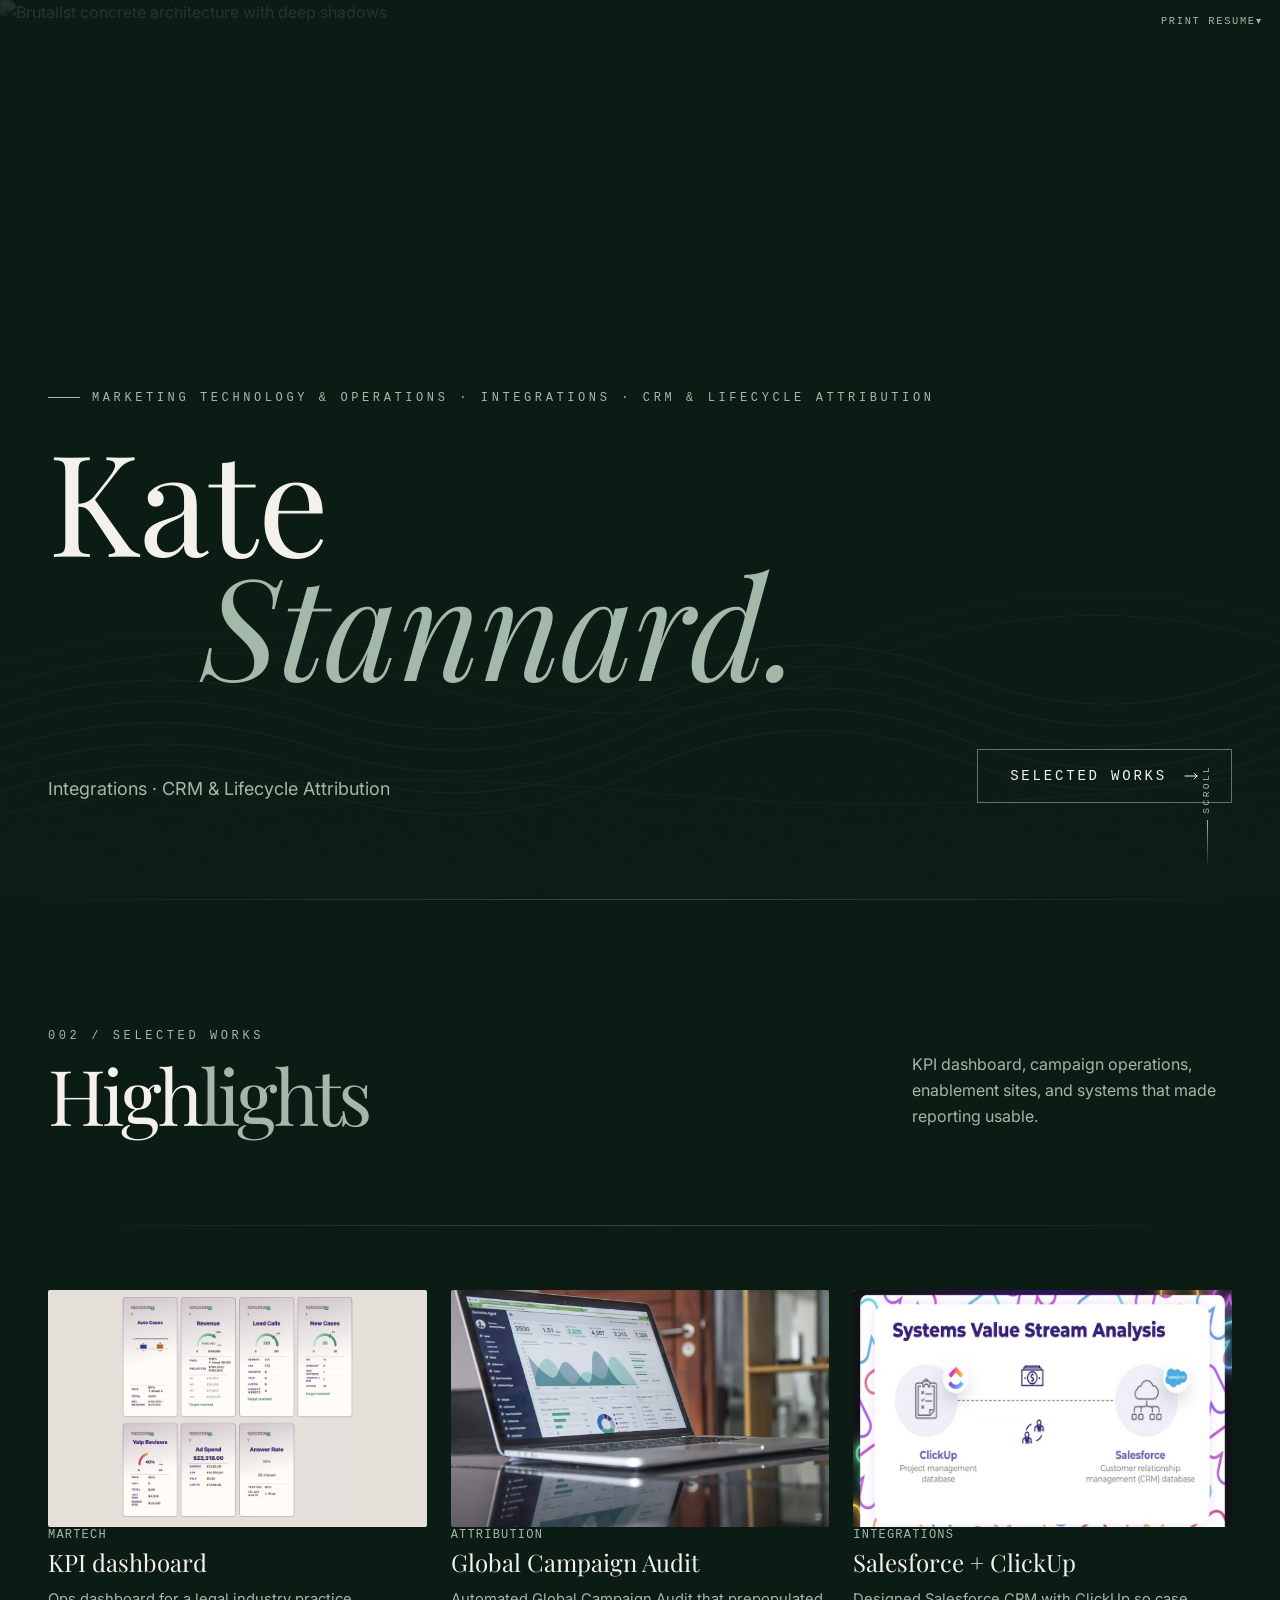
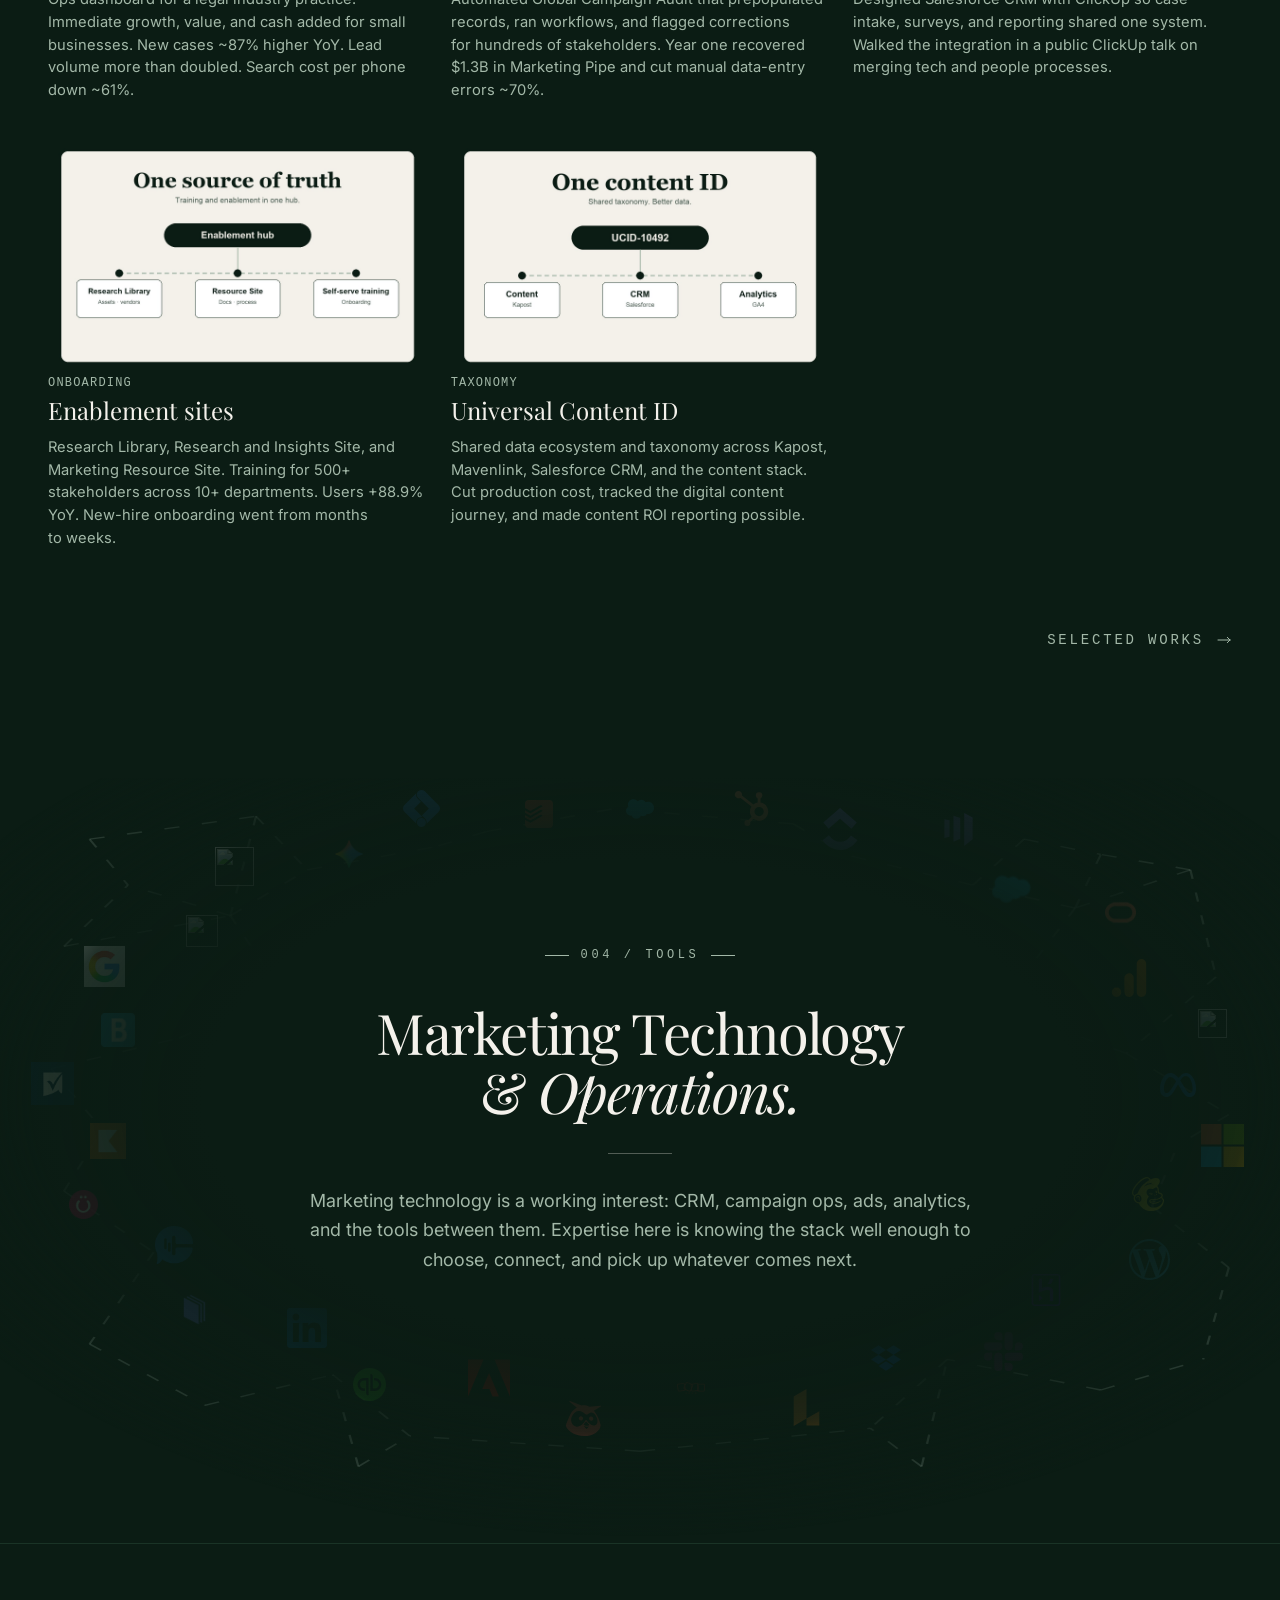
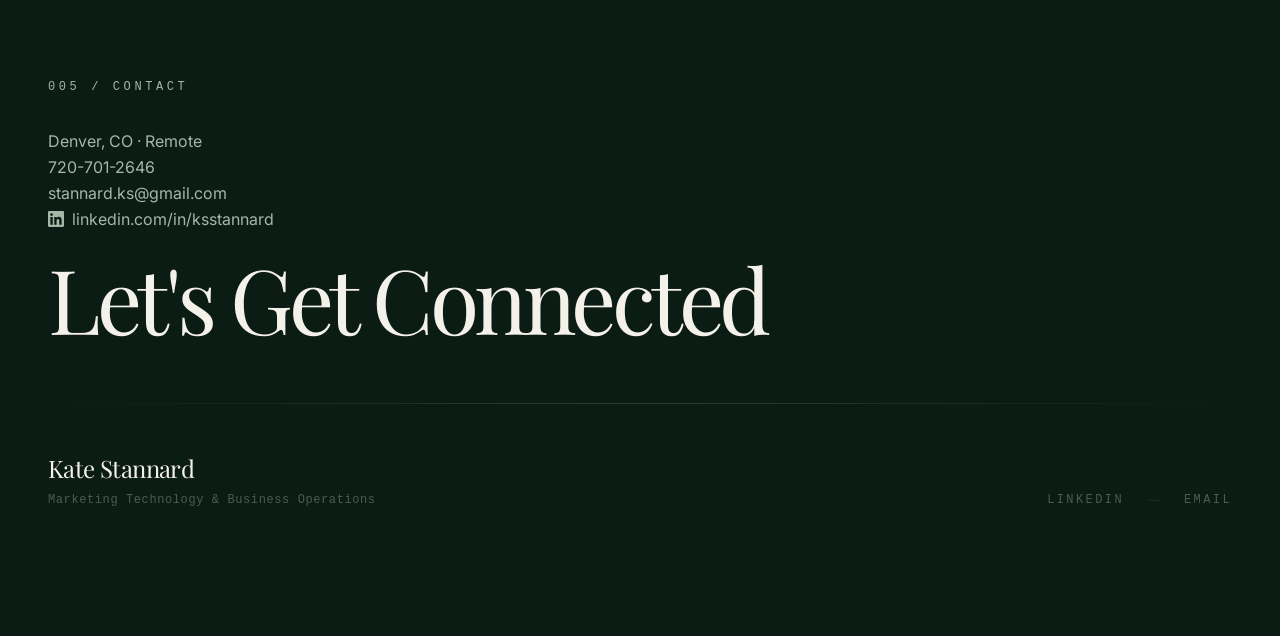
==== commit 5ce02900: "Rename Selected Works heading to Highlights." ====
--- a/index.html
+++ b/index.html
@@ -128,7 +128,7 @@
 </p> <!-- Detached thin-line CTA --> <a href="#works" class="group inline-flex items-center gap-4 border border-[#F4F1EB]/40 text-[#F4F1EB] px-8 py-4 text-sm font-mono tracking-[0.2em] uppercase hover:bg-[#F4F1EB] hover:text-[#0B1C14] transition-all duration-500 focus:outline-none focus:ring-2 focus:ring-[#F4F1EB] focus:ring-offset-2 focus:ring-offset-[#0B1C14]">
 Selected Works
 <svg class="w-4 h-4 transition-transform duration-300 group-hover:translate-x-1" fill="none" stroke="currentColor" viewBox="0 0 24 24" aria-hidden="true"> <path stroke-linecap="round" stroke-linejoin="round" stroke-width="1.5" d="M17 8l4 4m0 0l-4 4m4-4H3"></path> </svg> </a> </div> </div> <!-- Hairline divider at bottom --> <div class="relative z-10 w-full h-[1px] bg-gradient-to-r from-transparent via-[#F4F1EB]/20 to-transparent" aria-hidden="true"></div> <!-- Scroll indicator --> <div class="absolute bottom-8 right-8 lg:right-12 z-10 hidden md:flex flex-col items-center gap-2" aria-hidden="true"> <span class="text-[#A3B8A8] text-[0.6rem] font-mono tracking-[0.25em] uppercase -rotate-90 origin-center mb-4">Scroll</span> <div class="w-[1px] h-12 bg-gradient-to-b from-[#A3B8A8] to-transparent"></div> </div> </section> <section id="works" class="bg-[#0B1C14] py-24 md:py-32 px-6 md:px-12"> <!-- Section header --> <div class="mb-16 md:mb-24 flex flex-col md:flex-row md:items-end md:justify-between gap-6"> <div class="reveal"> <span class="text-[#A3B8A8] text-xs font-mono tracking-[0.3em] uppercase block mb-4">002 / Selected works</span> <h2 class="font-serif text-[clamp(2.5rem,6vw,5rem)] text-[#F4F1EB] leading-[0.9] tracking-tighter whitespace-nowrap">
-Key career <em class="not-italic text-[#A3B8A8]">wins</em> </h2> </div> <div class="reveal reveal-delay-2 max-w-xs"> <p class="text-[#A3B8A8] text-base leading-relaxed">
+High<em class="not-italic text-[#A3B8A8]">lights</em> </h2> </div> <div class="reveal reveal-delay-2 max-w-xs"> <p class="text-[#A3B8A8] text-base leading-relaxed">
 KPI dashboard, campaign operations, enablement sites, and systems that made reporting usable.
 </p> </div> </div> <!-- Hairline divider --> <div class="w-full h-[1px] bg-gradient-to-r from-transparent via-[#F4F1EB]/20 to-transparent mb-16 reveal" aria-hidden="true"></div> <!-- Three-up project tiles --> <div class="works-grid"> <article class="work-tile reveal group" data-cursor="explore"> <a href="#works" class="block no-underline" aria-label="KPI dashboard"> <div class="work-photo work-photo--dash"> <img src="assets/works/kpi-dashboard.jpg?v=dash2" alt="Operations KPI dashboard tiles for revenue, leads, cases, and spend" class="w-full h-full object-cover object-center transition-transform duration-700 ease-out group-hover:scale-105" loading="lazy"> </div> <div class="work-copy"> <p class="text-[#A3B8A8] text-xs font-mono tracking-widest uppercase mb-1">MarTech</p> <h3 class="text-[#F4F1EB] font-serif text-2xl leading-tight">KPI dashboard</h3> <p>Ops dashboard for a legal industry practice. Immediate growth, value, and cash added for small businesses. New cases ~87% higher YoY. Lead volume more than doubled. Search cost per phone down ~61%.</p> </div> </a> </article><article class="work-tile reveal reveal-delay-1 group" data-cursor="explore"> <a href="#works" class="block no-underline" aria-label="Global Campaign Audit"> <div class="work-photo"> <img src="assets/works/campaign-audit.jpg" alt="Campaign reporting dashboard on a laptop" class="w-full h-full object-cover object-center transition-transform duration-700 ease-out group-hover:scale-105" loading="lazy"> </div> <div class="work-copy"> <p class="text-[#A3B8A8] text-xs font-mono tracking-widest uppercase mb-1">Attribution</p> <h3 class="text-[#F4F1EB] font-serif text-2xl leading-tight">Global Campaign Audit</h3> <p>Automated Global Campaign Audit that prepopulated records, ran workflows, and flagged corrections for hundreds of stakeholders. Year one recovered $1.3B in Marketing Pipe and cut manual data-entry errors ~70%.</p> </div> </a> </article><article class="work-tile reveal reveal-delay-2 group" data-cursor="explore"> <a href="https://www.youtube.com/watch?v=Ok0SnFfD7Xs" class="block no-underline" target="_blank" rel="noopener noreferrer" aria-label="Salesforce + ClickUp"> <div class="work-photo"> <img src="assets/works/clickup-talk.jpg?v=slide2" alt="ClickUp and Salesforce value stream analysis from Level Up by ClickUp" class="w-full h-full object-cover object-center transition-transform duration-700 ease-out group-hover:scale-105" loading="lazy"> </div> <div class="work-copy"> <p class="text-[#A3B8A8] text-xs font-mono tracking-widest uppercase mb-1">Integrations</p> <h3 class="text-[#F4F1EB] font-serif text-2xl leading-tight">Salesforce + ClickUp</h3> <p>Designed Salesforce CRM with ClickUp so case intake, surveys, and reporting shared one system. Walked the integration in a public ClickUp talk on merging tech and people processes.</p> </div> </a> </article><article class="work-tile reveal reveal-delay-3 group" data-cursor="explore"> <a href="#works" class="block no-underline" aria-label="Enablement sites"> <div class="work-photo"> <img src="assets/works/enablement.jpg?v=hub1" alt="Enablement hub as one source of truth for training, docs, and onboarding" class="w-full h-full object-cover object-center transition-transform duration-700 ease-out group-hover:scale-105" loading="lazy"> </div> <div class="work-copy"> <p class="text-[#A3B8A8] text-xs font-mono tracking-widest uppercase mb-1">Onboarding</p> <h3 class="text-[#F4F1EB] font-serif text-2xl leading-tight">Enablement sites</h3> <p>Research Library, Research and Insights Site, and Marketing Resource Site. Training for 500+ stakeholders across 10+ departments. Users +88.9% YoY. New-hire onboarding went from months to weeks.</p> </div> </a> </article><article class="work-tile reveal group" data-cursor="explore"> <a href="#works" class="block no-underline" aria-label="Universal Content ID"> <div class="work-photo"> <img src="assets/works/content-id.jpg?v=ucid1" alt="One Universal Content ID shared across content, CRM, and analytics" class="w-full h-full object-cover object-center transition-transform duration-700 ease-out group-hover:scale-105" loading="lazy"> </div> <div class="work-copy"> <p class="text-[#A3B8A8] text-xs font-mono tracking-widest uppercase mb-1">Taxonomy</p> <h3 class="text-[#F4F1EB] font-serif text-2xl leading-tight">Universal Content ID</h3> <p>Shared data ecosystem and taxonomy across Kapost, Mavenlink, Salesforce CRM, and the content stack. Cut production cost, tracked the digital content journey, and made content ROI reporting possible.</p> </div> </a> </article> </div> <!-- View all CTA --> <div class="mt-20 flex justify-end reveal"> <a href="#works" class="group inline-flex items-center gap-3 text-[#A3B8A8] text-sm font-mono tracking-[0.2em] uppercase hover:text-[#F4F1EB] transition-colors duration-300">
 Selected works
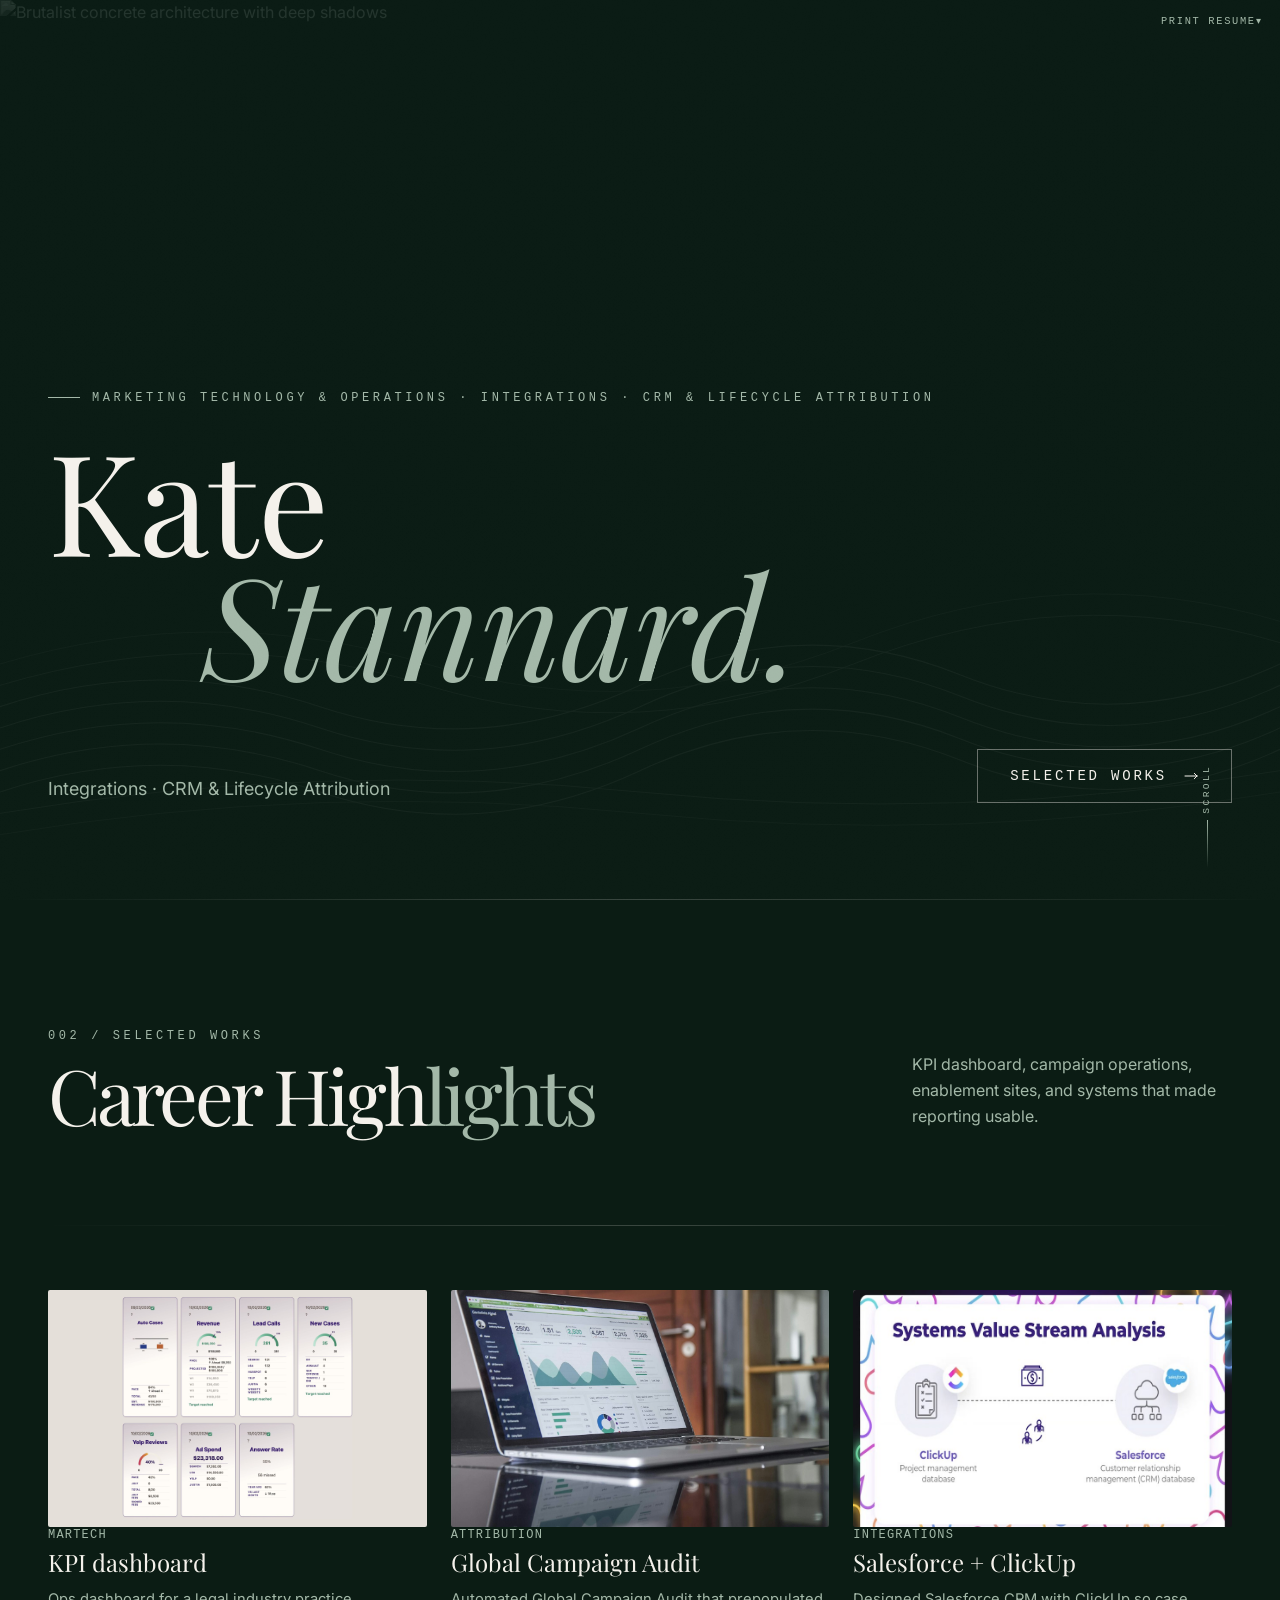
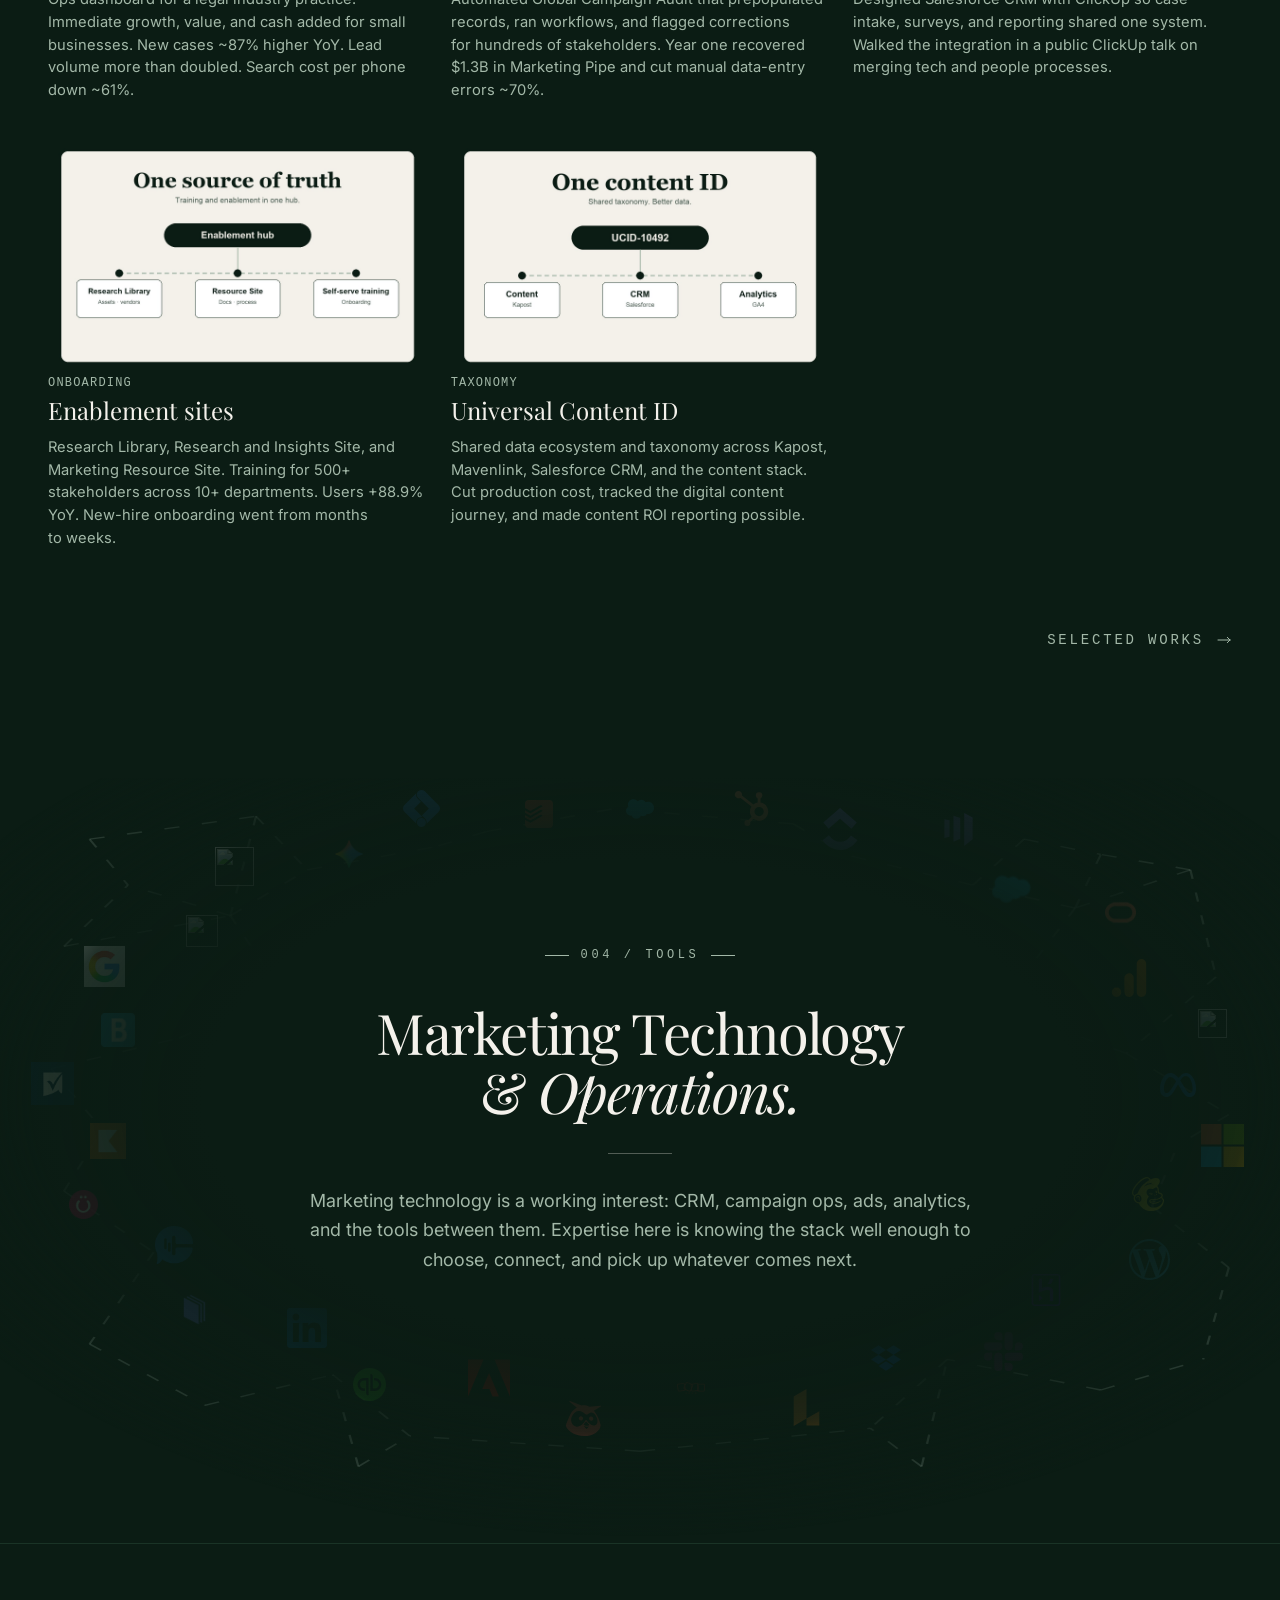
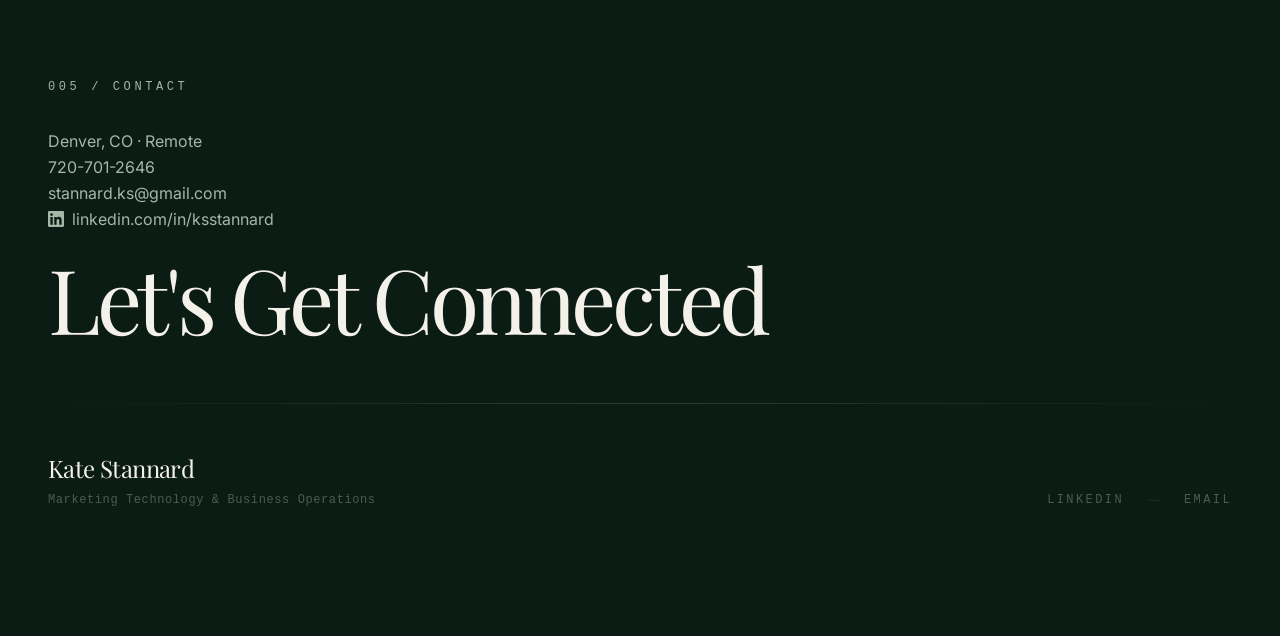
==== commit b2874211: "Rename works heading to Career Highlights." ====
--- a/index.html
+++ b/index.html
@@ -128,7 +128,7 @@
 </p> <!-- Detached thin-line CTA --> <a href="#works" class="group inline-flex items-center gap-4 border border-[#F4F1EB]/40 text-[#F4F1EB] px-8 py-4 text-sm font-mono tracking-[0.2em] uppercase hover:bg-[#F4F1EB] hover:text-[#0B1C14] transition-all duration-500 focus:outline-none focus:ring-2 focus:ring-[#F4F1EB] focus:ring-offset-2 focus:ring-offset-[#0B1C14]">
 Selected Works
 <svg class="w-4 h-4 transition-transform duration-300 group-hover:translate-x-1" fill="none" stroke="currentColor" viewBox="0 0 24 24" aria-hidden="true"> <path stroke-linecap="round" stroke-linejoin="round" stroke-width="1.5" d="M17 8l4 4m0 0l-4 4m4-4H3"></path> </svg> </a> </div> </div> <!-- Hairline divider at bottom --> <div class="relative z-10 w-full h-[1px] bg-gradient-to-r from-transparent via-[#F4F1EB]/20 to-transparent" aria-hidden="true"></div> <!-- Scroll indicator --> <div class="absolute bottom-8 right-8 lg:right-12 z-10 hidden md:flex flex-col items-center gap-2" aria-hidden="true"> <span class="text-[#A3B8A8] text-[0.6rem] font-mono tracking-[0.25em] uppercase -rotate-90 origin-center mb-4">Scroll</span> <div class="w-[1px] h-12 bg-gradient-to-b from-[#A3B8A8] to-transparent"></div> </div> </section> <section id="works" class="bg-[#0B1C14] py-24 md:py-32 px-6 md:px-12"> <!-- Section header --> <div class="mb-16 md:mb-24 flex flex-col md:flex-row md:items-end md:justify-between gap-6"> <div class="reveal"> <span class="text-[#A3B8A8] text-xs font-mono tracking-[0.3em] uppercase block mb-4">002 / Selected works</span> <h2 class="font-serif text-[clamp(2.5rem,6vw,5rem)] text-[#F4F1EB] leading-[0.9] tracking-tighter whitespace-nowrap">
-High<em class="not-italic text-[#A3B8A8]">lights</em> </h2> </div> <div class="reveal reveal-delay-2 max-w-xs"> <p class="text-[#A3B8A8] text-base leading-relaxed">
+Career High<em class="not-italic text-[#A3B8A8]">lights</em> </h2> </div> <div class="reveal reveal-delay-2 max-w-xs"> <p class="text-[#A3B8A8] text-base leading-relaxed">
 KPI dashboard, campaign operations, enablement sites, and systems that made reporting usable.
 </p> </div> </div> <!-- Hairline divider --> <div class="w-full h-[1px] bg-gradient-to-r from-transparent via-[#F4F1EB]/20 to-transparent mb-16 reveal" aria-hidden="true"></div> <!-- Three-up project tiles --> <div class="works-grid"> <article class="work-tile reveal group" data-cursor="explore"> <a href="#works" class="block no-underline" aria-label="KPI dashboard"> <div class="work-photo work-photo--dash"> <img src="assets/works/kpi-dashboard.jpg?v=dash2" alt="Operations KPI dashboard tiles for revenue, leads, cases, and spend" class="w-full h-full object-cover object-center transition-transform duration-700 ease-out group-hover:scale-105" loading="lazy"> </div> <div class="work-copy"> <p class="text-[#A3B8A8] text-xs font-mono tracking-widest uppercase mb-1">MarTech</p> <h3 class="text-[#F4F1EB] font-serif text-2xl leading-tight">KPI dashboard</h3> <p>Ops dashboard for a legal industry practice. Immediate growth, value, and cash added for small businesses. New cases ~87% higher YoY. Lead volume more than doubled. Search cost per phone down ~61%.</p> </div> </a> </article><article class="work-tile reveal reveal-delay-1 group" data-cursor="explore"> <a href="#works" class="block no-underline" aria-label="Global Campaign Audit"> <div class="work-photo"> <img src="assets/works/campaign-audit.jpg" alt="Campaign reporting dashboard on a laptop" class="w-full h-full object-cover object-center transition-transform duration-700 ease-out group-hover:scale-105" loading="lazy"> </div> <div class="work-copy"> <p class="text-[#A3B8A8] text-xs font-mono tracking-widest uppercase mb-1">Attribution</p> <h3 class="text-[#F4F1EB] font-serif text-2xl leading-tight">Global Campaign Audit</h3> <p>Automated Global Campaign Audit that prepopulated records, ran workflows, and flagged corrections for hundreds of stakeholders. Year one recovered $1.3B in Marketing Pipe and cut manual data-entry errors ~70%.</p> </div> </a> </article><article class="work-tile reveal reveal-delay-2 group" data-cursor="explore"> <a href="https://www.youtube.com/watch?v=Ok0SnFfD7Xs" class="block no-underline" target="_blank" rel="noopener noreferrer" aria-label="Salesforce + ClickUp"> <div class="work-photo"> <img src="assets/works/clickup-talk.jpg?v=slide2" alt="ClickUp and Salesforce value stream analysis from Level Up by ClickUp" class="w-full h-full object-cover object-center transition-transform duration-700 ease-out group-hover:scale-105" loading="lazy"> </div> <div class="work-copy"> <p class="text-[#A3B8A8] text-xs font-mono tracking-widest uppercase mb-1">Integrations</p> <h3 class="text-[#F4F1EB] font-serif text-2xl leading-tight">Salesforce + ClickUp</h3> <p>Designed Salesforce CRM with ClickUp so case intake, surveys, and reporting shared one system. Walked the integration in a public ClickUp talk on merging tech and people processes.</p> </div> </a> </article><article class="work-tile reveal reveal-delay-3 group" data-cursor="explore"> <a href="#works" class="block no-underline" aria-label="Enablement sites"> <div class="work-photo"> <img src="assets/works/enablement.jpg?v=hub1" alt="Enablement hub as one source of truth for training, docs, and onboarding" class="w-full h-full object-cover object-center transition-transform duration-700 ease-out group-hover:scale-105" loading="lazy"> </div> <div class="work-copy"> <p class="text-[#A3B8A8] text-xs font-mono tracking-widest uppercase mb-1">Onboarding</p> <h3 class="text-[#F4F1EB] font-serif text-2xl leading-tight">Enablement sites</h3> <p>Research Library, Research and Insights Site, and Marketing Resource Site. Training for 500+ stakeholders across 10+ departments. Users +88.9% YoY. New-hire onboarding went from months to weeks.</p> </div> </a> </article><article class="work-tile reveal group" data-cursor="explore"> <a href="#works" class="block no-underline" aria-label="Universal Content ID"> <div class="work-photo"> <img src="assets/works/content-id.jpg?v=ucid1" alt="One Universal Content ID shared across content, CRM, and analytics" class="w-full h-full object-cover object-center transition-transform duration-700 ease-out group-hover:scale-105" loading="lazy"> </div> <div class="work-copy"> <p class="text-[#A3B8A8] text-xs font-mono tracking-widest uppercase mb-1">Taxonomy</p> <h3 class="text-[#F4F1EB] font-serif text-2xl leading-tight">Universal Content ID</h3> <p>Shared data ecosystem and taxonomy across Kapost, Mavenlink, Salesforce CRM, and the content stack. Cut production cost, tracked the digital content journey, and made content ROI reporting possible.</p> </div> </a> </article> </div> <!-- View all CTA --> <div class="mt-20 flex justify-end reveal"> <a href="#works" class="group inline-flex items-center gap-3 text-[#A3B8A8] text-sm font-mono tracking-[0.2em] uppercase hover:text-[#F4F1EB] transition-colors duration-300">
 Selected works
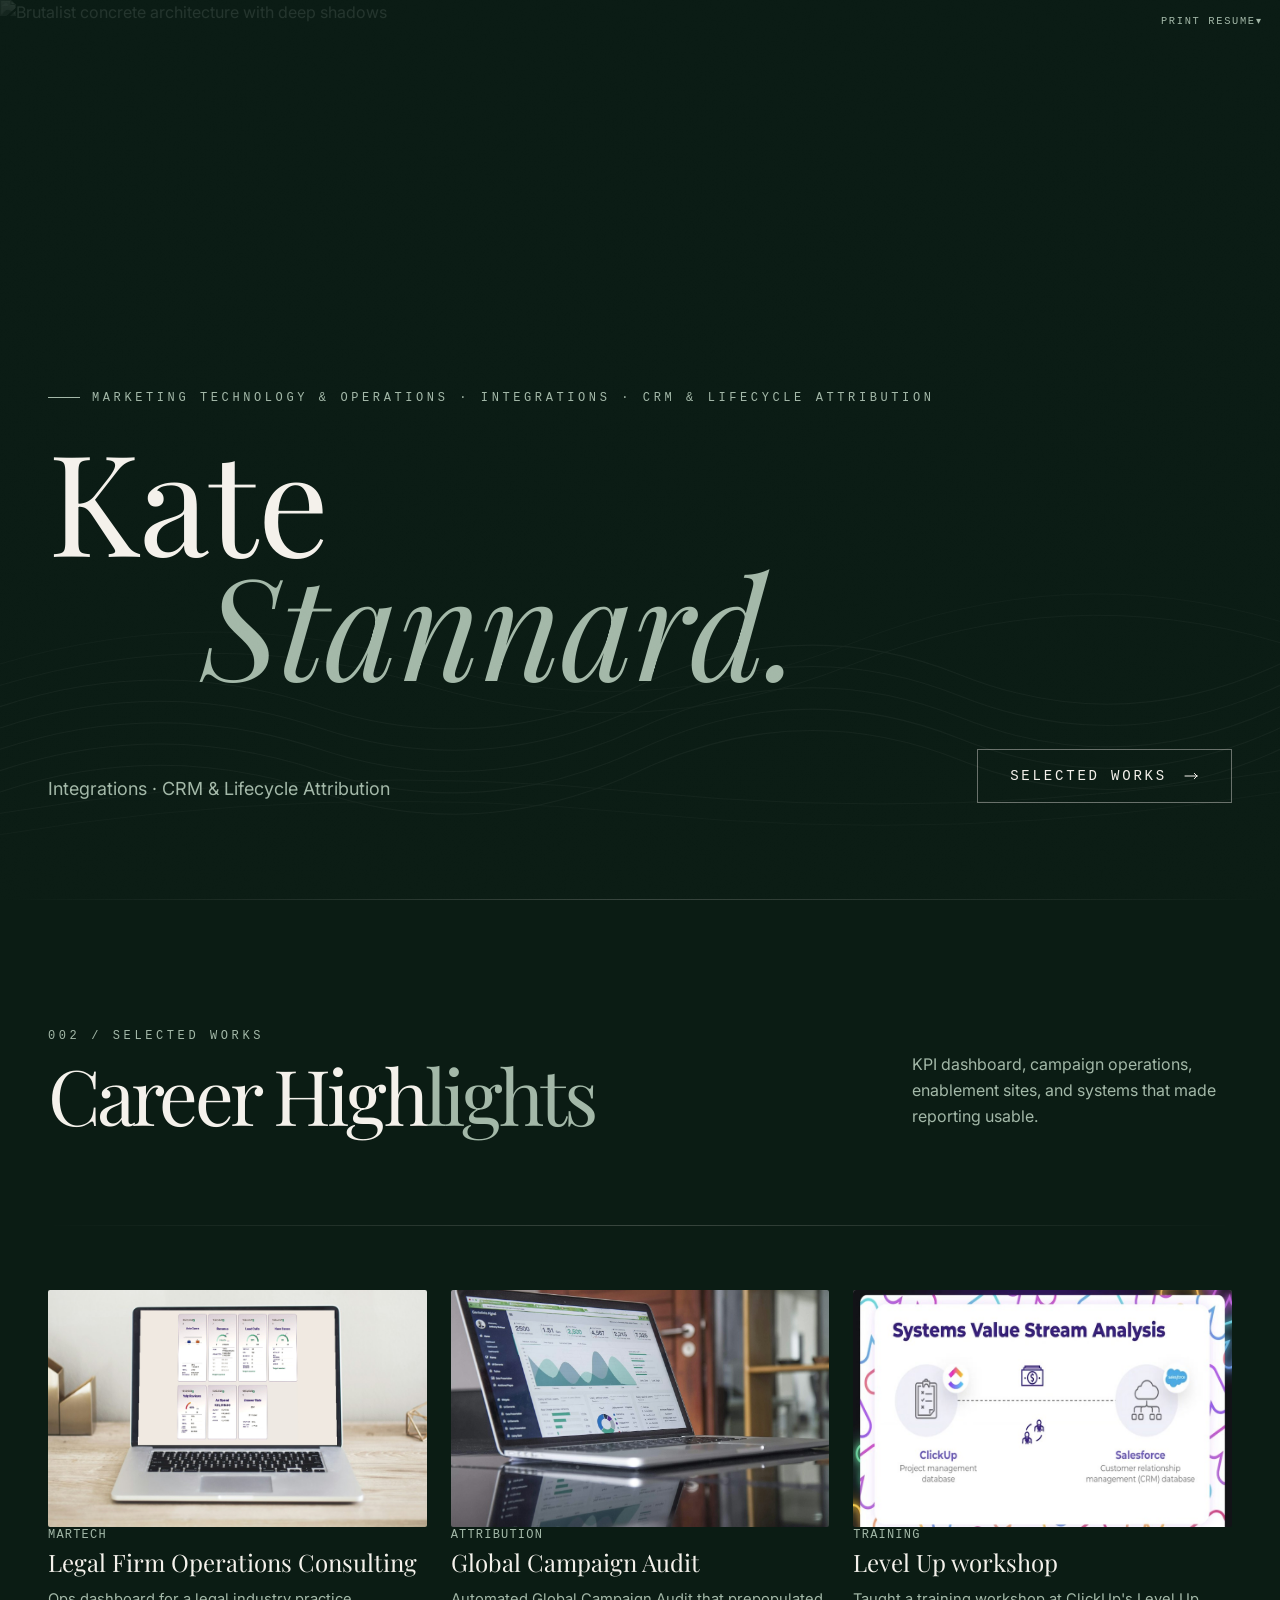
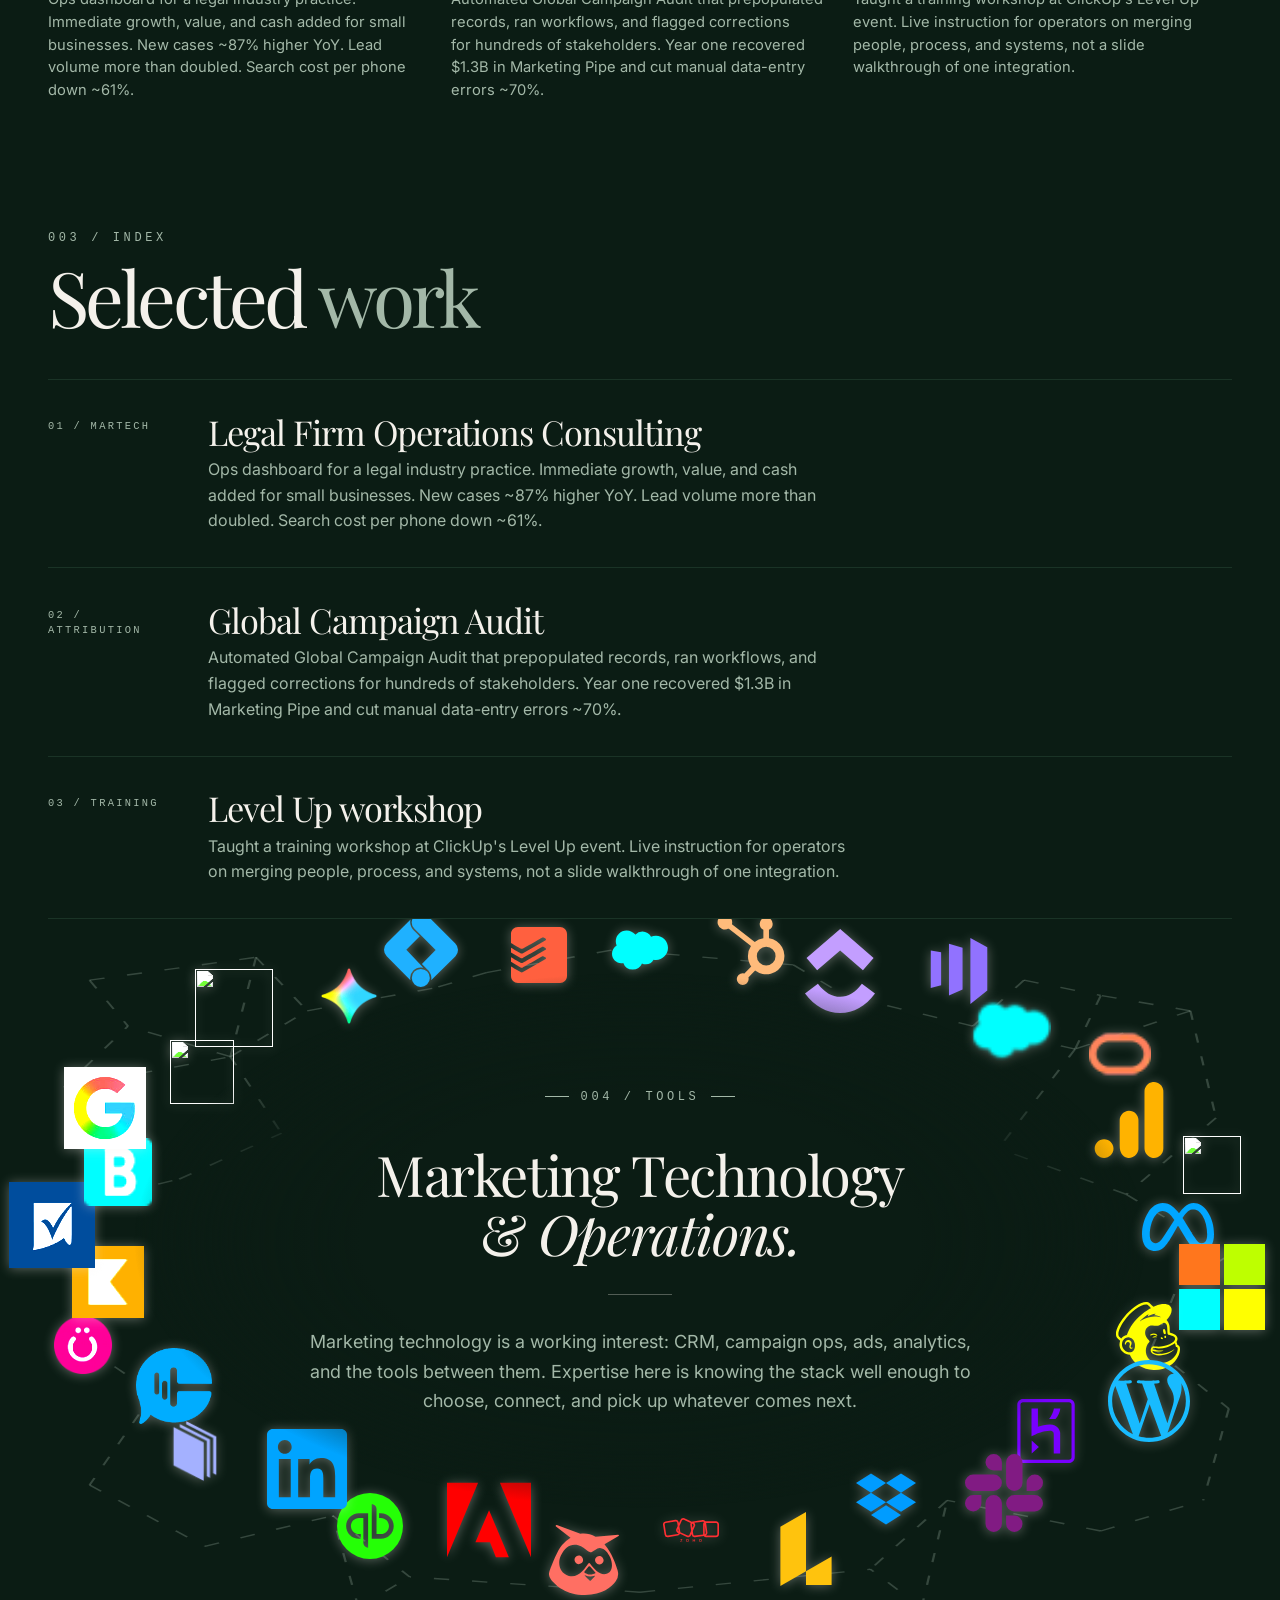
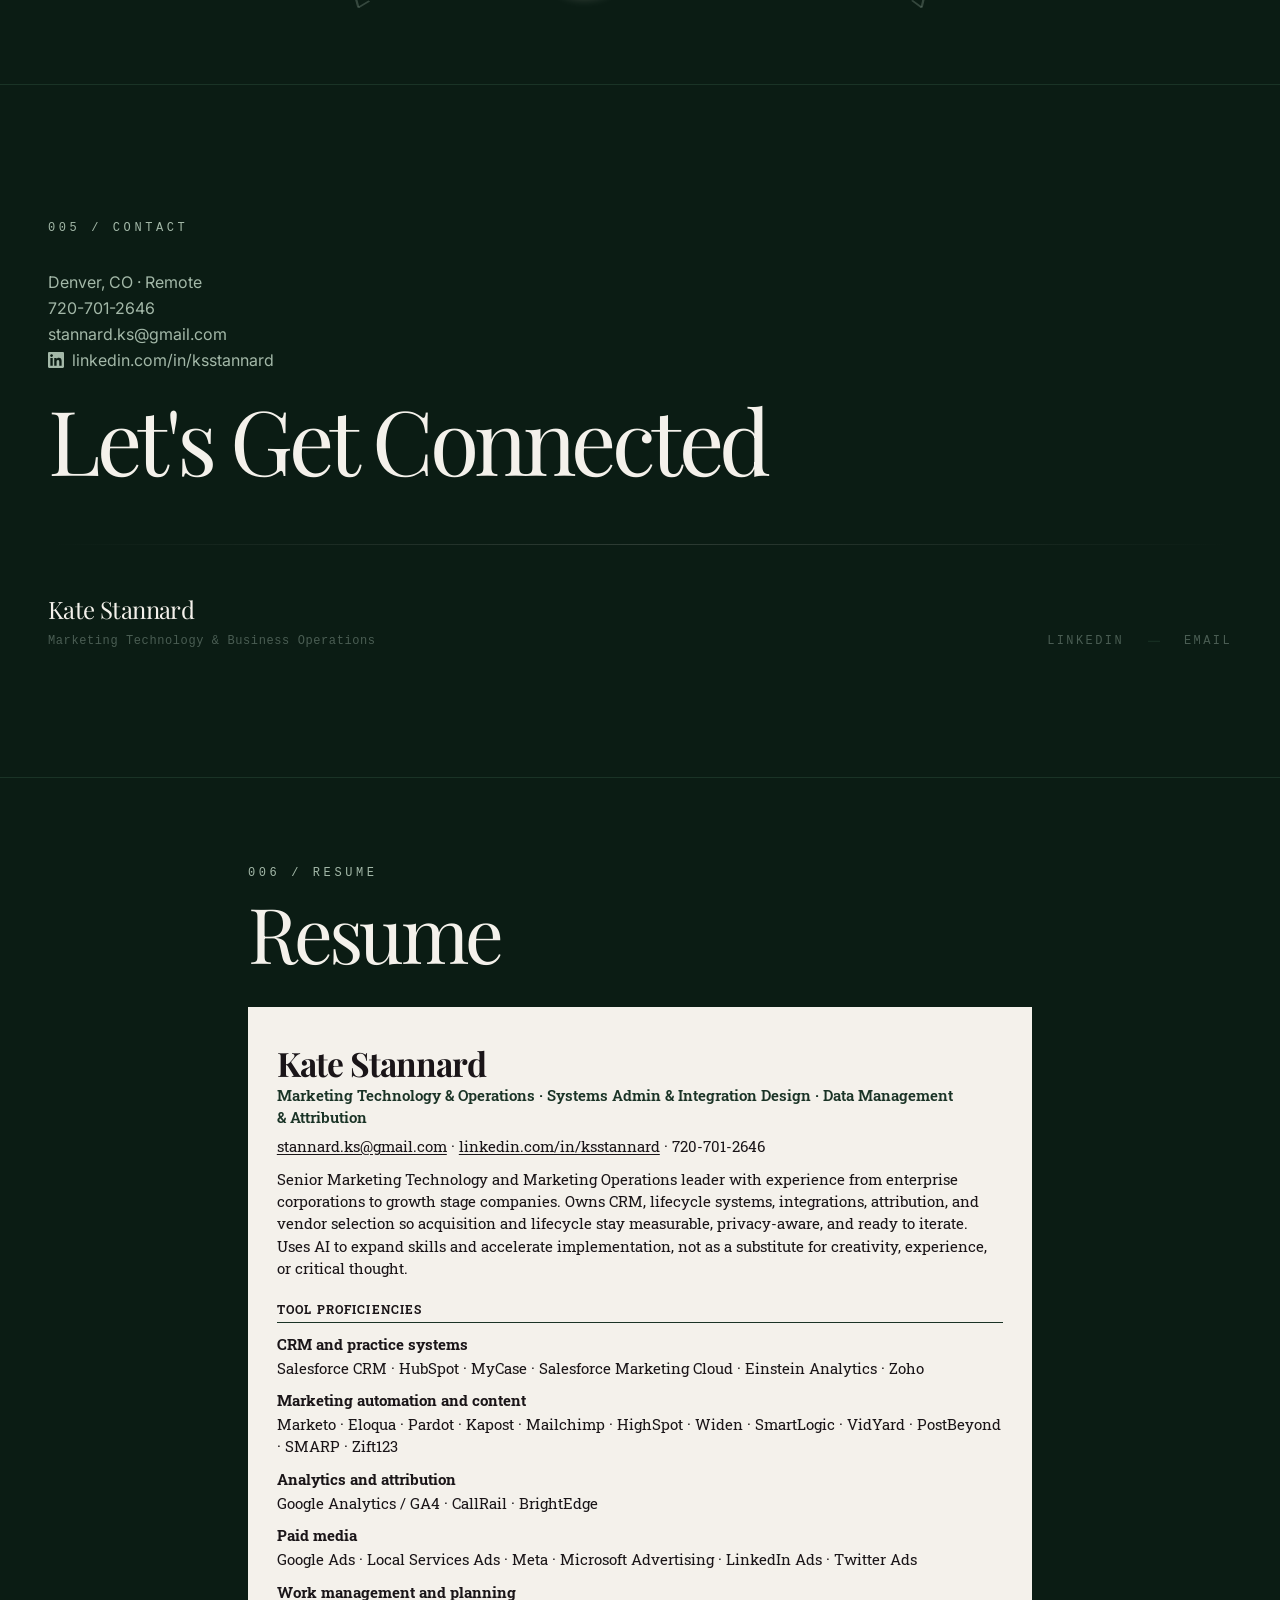
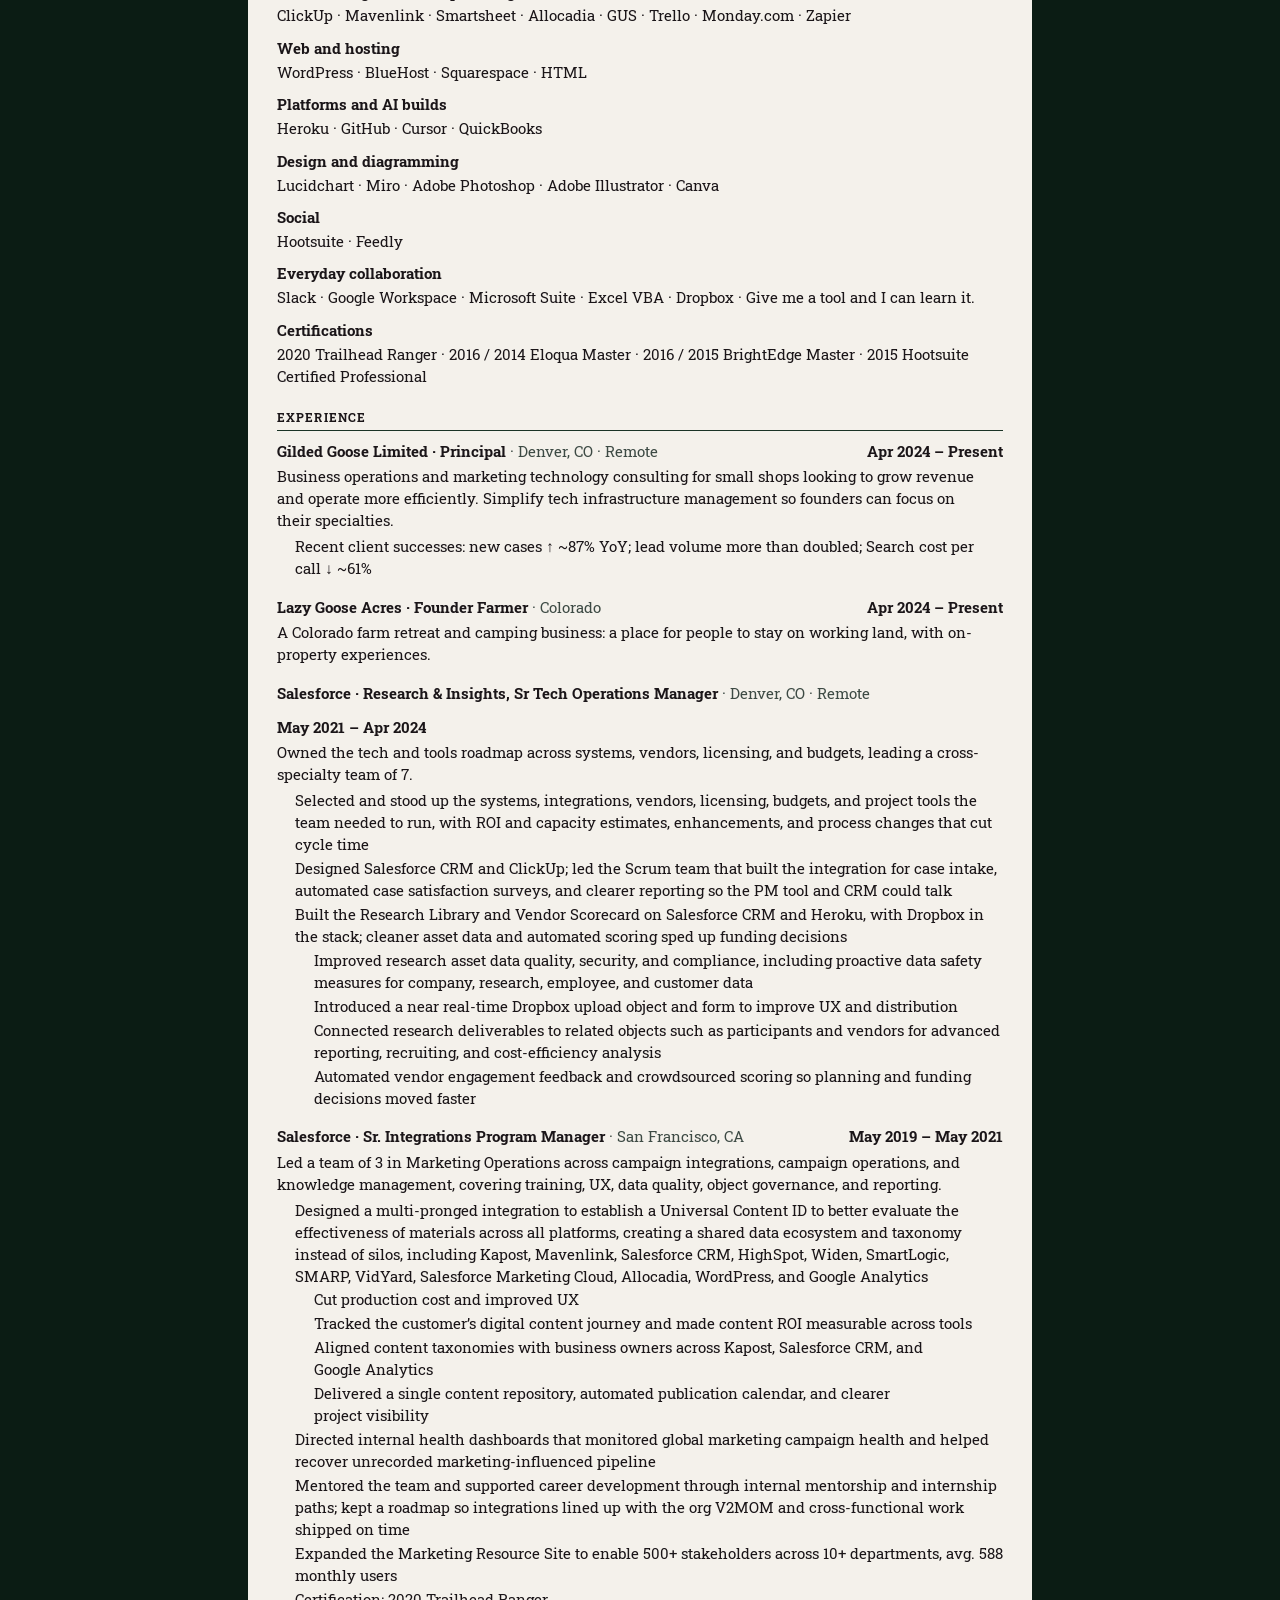
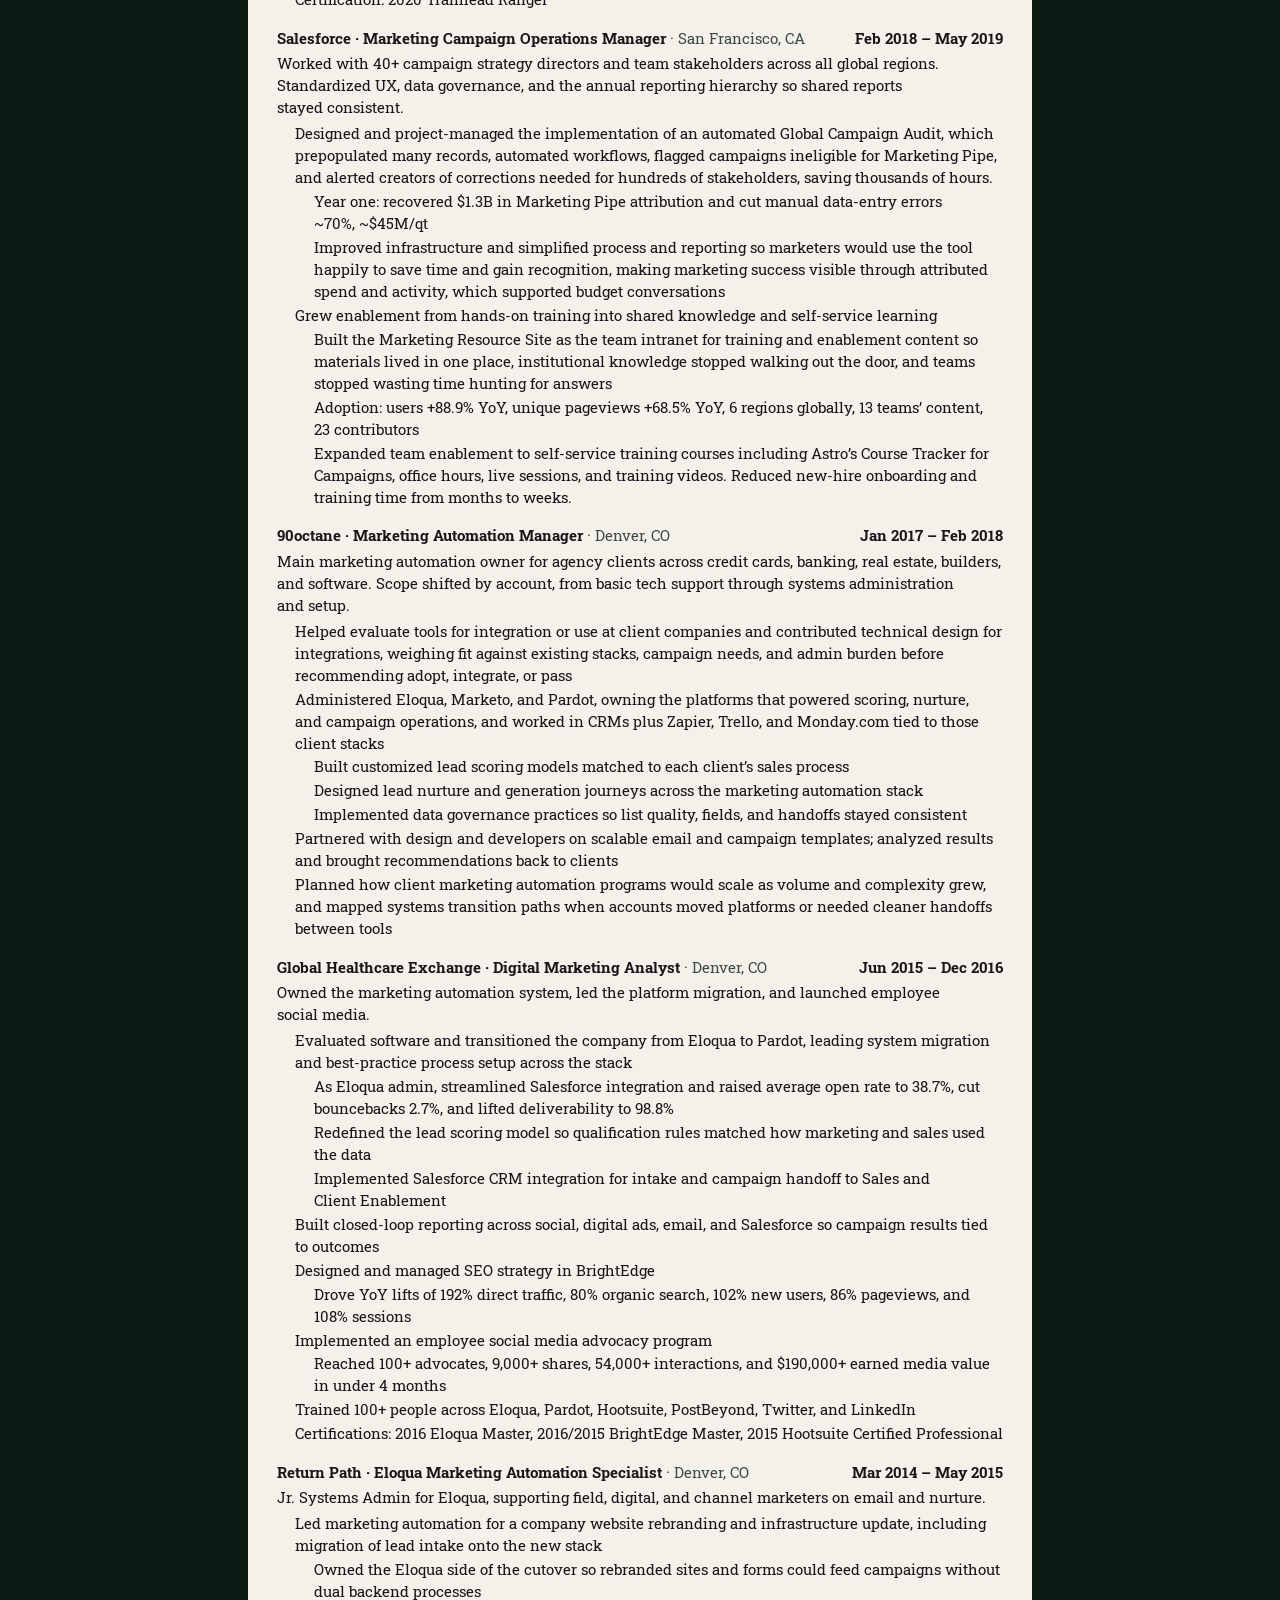
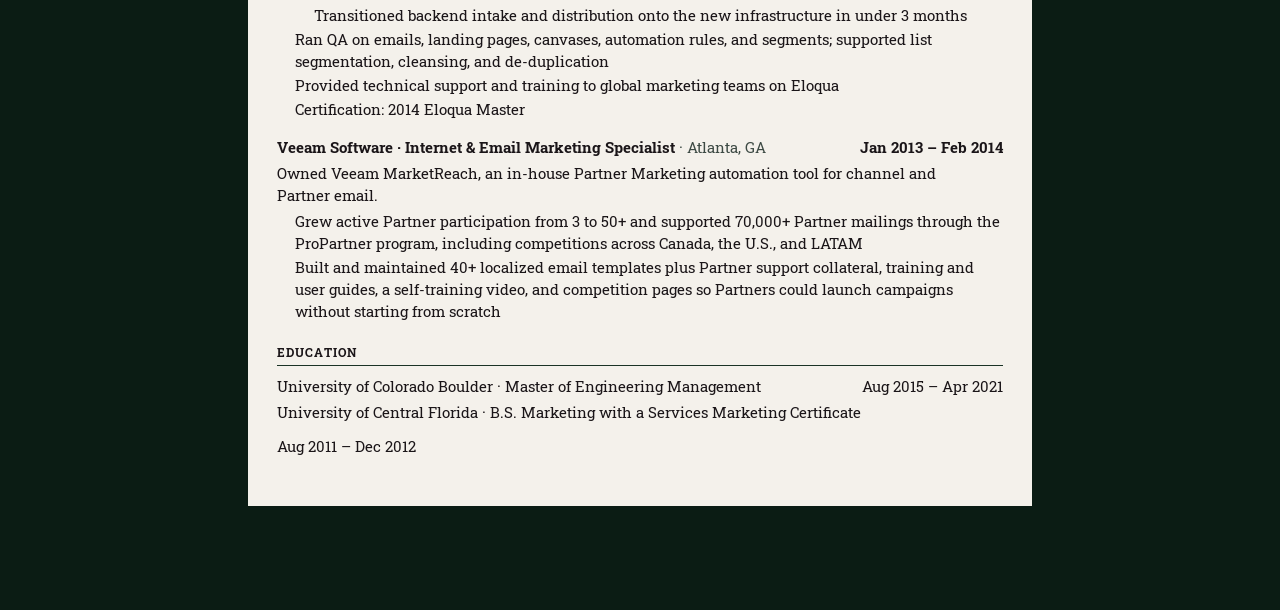
==== commit ec68d290: "Publish Spice homepage updates: laptop KPI tile, Career Highlights, brighter tool logos, and a trimm" ====
--- a/index.html
+++ b/index.html
@@ -1,4 +1,4 @@
-<!DOCTYPE html><html lang="en" id="top"> <head><meta charset="UTF-8"><meta name="viewport" content="width=device-width, initial-scale=1.0"><meta name="generator" content="Astro v5.15.5"><meta name="description" content="Senior Marketing Technology and Marketing Operations leader. CRM, lifecycle systems, integrations, attribution, and vendor selection."><!-- Canonical URL --><link rel="canonical" href="#"><!-- Open Graph / Facebook --><meta property="og:type" content="website"><meta property="og:url" content="#"><meta property="og:title" content="Kate Stannard"><meta property="og:description" content="Senior Marketing Technology and Marketing Operations leader. CRM, lifecycle systems, integrations, attribution, and vendor selection."><meta property="og:image" content="#"><!-- Twitter --><meta name="twitter:card" content="summary_large_image"><meta name="twitter:site" content=""><meta name="twitter:title" content="Kate Stannard"><meta name="twitter:description" content="Senior Marketing Technology and Marketing Operations leader. CRM, lifecycle systems, integrations, attribution, and vendor selection."><meta name="twitter:image" content="#"><!-- Page Title --><title>Kate Stannard</title><!-- Structured Data / JSON-LD --><script type="application/ld+json">{"@context":"https://schema.org","@type":"Person","name":"Kate Stannard","email":"mailto:stannard.ks@gmail.com","url":"https://www.linkedin.com/in/ksstannard/","jobTitle":"Marketing Technology and Operations"}</script><!-- Mark JS as enabled immediately --><script>document.documentElement.classList.add('js');</script><style>@import"https://fonts.googleapis.com/css2?family=Playfair+Display:ital,wght@0,400;0,700;0,900;1,400;1,700&family=Inter:wght@300;400;500;600&display=swap";/*! tailwindcss v4.1.17 | MIT License | https://tailwindcss.com */@layer properties{@supports (((-webkit-hyphens:none)) and (not (margin-trim:inline))) or ((-moz-orient:inline) and (not (color:rgb(from red r g b)))){*,:before,:after,::backdrop{--tw-rotate-x:initial;--tw-rotate-y:initial;--tw-rotate-z:initial;--tw-skew-x:initial;--tw-skew-y:initial;--tw-space-y-reverse:0;--tw-border-style:solid;--tw-gradient-position:initial;--tw-gradient-from:#0000;--tw-gradient-via:#0000;--tw-gradient-to:#0000;--tw-gradient-stops:initial;--tw-gradient-via-stops:initial;--tw-gradient-from-position:0%;--tw-gradient-via-position:50%;--tw-gradient-to-position:100%;--tw-leading:initial;--tw-font-weight:initial;--tw-tracking:initial;--tw-shadow:0 0 #0000;--tw-shadow-color:initial;--tw-shadow-alpha:100%;--tw-inset-shadow:0 0 #0000;--tw-inset-shadow-color:initial;--tw-inset-shadow-alpha:100%;--tw-ring-color:initial;--tw-ring-shadow:0 0 #0000;--tw-inset-ring-color:initial;--tw-inset-ring-shadow:0 0 #0000;--tw-ring-inset:initial;--tw-ring-offset-width:0px;--tw-ring-offset-color:#fff;--tw-ring-offset-shadow:0 0 #0000;--tw-blur:initial;--tw-brightness:initial;--tw-contrast:initial;--tw-grayscale:initial;--tw-hue-rotate:initial;--tw-invert:initial;--tw-opacity:initial;--tw-saturate:initial;--tw-sepia:initial;--tw-drop-shadow:initial;--tw-drop-shadow-color:initial;--tw-drop-shadow-alpha:100%;--tw-drop-shadow-size:initial;--tw-duration:initial;--tw-ease:initial;--tw-translate-x:0;--tw-translate-y:0;--tw-translate-z:0;--tw-scale-x:1;--tw-scale-y:1;--tw-scale-z:1;--tw-divide-x-reverse:0}}}@layer theme{:root,:host{--font-sans:ui-sans-serif,system-ui,sans-serif,"Apple Color Emoji","Segoe UI Emoji","Segoe UI Symbol","Noto Color Emoji";--font-serif:ui-serif,Georgia,Cambria,"Times New Roman",Times,serif;--font-mono:ui-monospace,SFMono-Regular,Menlo,Monaco,Consolas,"Liberation Mono","Courier New",monospace;--color-white:#fff;--spacing:.25rem;--breakpoint-xl:80rem;--container-xs:20rem;--container-sm:24rem;--container-md:28rem;--container-2xl:42rem;--container-3xl:48rem;--text-xs:.75rem;--text-xs--line-height:calc(1/.75);--text-sm:.875rem;--text-sm--line-height:calc(1.25/.875);--text-base:1rem;--text-base--line-height: 1.5 ;--text-lg:1.125rem;--text-lg--line-height:calc(1.75/1.125);--text-xl:1.25rem;--text-xl--line-height:calc(1.75/1.25);--text-2xl:1.5rem;--text-2xl--line-height:calc(2/1.5);--text-3xl:1.875rem;--text-3xl--line-height: 1.2 ;--text-4xl:2.25rem;--text-4xl--line-height:calc(2.5/2.25);--text-5xl:3rem;--text-5xl--line-height:1;--font-weight-medium:500;--font-weight-semibold:600;--font-weight-bold:700;--font-weight-black:900;--tracking-tighter:-.05em;--tracking-tight:-.025em;--tracking-wider:.05em;--tracking-widest:.1em;--leading-tight:1.25;--leading-relaxed:1.625;--radius-sm:.25rem;--radius-md:.375rem;--radius-lg:.5rem;--radius-xl:.75rem;--ease-out:cubic-bezier(0,0,.2,1);--aspect-video:16/9;--default-transition-duration:.15s;--default-transition-timing-function:cubic-bezier(.4,0,.2,1);--default-font-family:var(--font-sans);--default-mono-font-family:var(--font-mono)}}@layer base{*,:after,:before,::backdrop{box-sizing:border-box;border:0 solid;margin:0;padding:0}::file-selector-button{box-sizing:border-box;border:0 solid;margin:0;padding:0}html,:host{-webkit-text-size-adjust:100%;tab-size:4;line-height:1.5;font-family:var(--default-font-family,ui-sans-serif,system-ui,sans-serif,"Apple Color Emoji","Segoe UI Emoji","Segoe UI Symbol","Noto Color Emoji");font-feature-settings:var(--default-font-feature-settings,normal);font-variation-settings:var(--default-font-variation-settings,normal);-webkit-tap-highlight-color:transparent}hr{height:0;color:inherit;border-top-width:1px}abbr:where([title]){-webkit-text-decoration:underline dotted;text-decoration:underline dotted}h1,h2,h3,h4,h5,h6{font-size:inherit;font-weight:inherit}a{color:inherit;-webkit-text-decoration:inherit;text-decoration:inherit}b,strong{font-weight:bolder}code,kbd,samp,pre{font-family:var(--default-mono-font-family,ui-monospace,SFMono-Regular,Menlo,Monaco,Consolas,"Liberation Mono","Courier New",monospace);font-feature-settings:var(--default-mono-font-feature-settings,normal);font-variation-settings:var(--default-mono-font-variation-settings,normal);font-size:1em}small{font-size:80%}sub,sup{vertical-align:baseline;font-size:75%;line-height:0;position:relative}sub{bottom:-.25em}sup{top:-.5em}table{text-indent:0;border-color:inherit;border-collapse:collapse}:-moz-focusring{outline:auto}progress{vertical-align:baseline}summary{display:list-item}ol,ul,menu{list-style:none}img,svg,video,canvas,audio,iframe,embed,object{vertical-align:middle;display:block}img,video{max-width:100%;height:auto}button,input,select,optgroup,textarea{font:inherit;font-feature-settings:inherit;font-variation-settings:inherit;letter-spacing:inherit;color:inherit;opacity:1;background-color:#0000;border-radius:0}::file-selector-button{font:inherit;font-feature-settings:inherit;font-variation-settings:inherit;letter-spacing:inherit;color:inherit;opacity:1;background-color:#0000;border-radius:0}:where(select:is([multiple],[size])) optgroup{font-weight:bolder}:where(select:is([multiple],[size])) optgroup option{padding-inline-start:20px}::file-selector-button{margin-inline-end:4px}::placeholder{opacity:1}@supports (not ((-webkit-appearance:-apple-pay-button))) or (contain-intrinsic-size:1px){::placeholder{color:currentColor}@supports (color:color-mix(in lab,red,red)){::placeholder{color:color-mix(in oklab,currentcolor 50%,transparent)}}}textarea{resize:vertical}::-webkit-search-decoration{-webkit-appearance:none}::-webkit-date-and-time-value{min-height:1lh;text-align:inherit}::-webkit-datetime-edit{display:inline-flex}::-webkit-datetime-edit-fields-wrapper{padding:0}::-webkit-datetime-edit{padding-block:0}::-webkit-datetime-edit-year-field{padding-block:0}::-webkit-datetime-edit-month-field{padding-block:0}::-webkit-datetime-edit-day-field{padding-block:0}::-webkit-datetime-edit-hour-field{padding-block:0}::-webkit-datetime-edit-minute-field{padding-block:0}::-webkit-datetime-edit-second-field{padding-block:0}::-webkit-datetime-edit-millisecond-field{padding-block:0}::-webkit-datetime-edit-meridiem-field{padding-block:0}::-webkit-calendar-picker-indicator{line-height:1}:-moz-ui-invalid{box-shadow:none}button,input:where([type=button],[type=reset],[type=submit]){appearance:button}::file-selector-button{appearance:button}::-webkit-inner-spin-button{height:auto}::-webkit-outer-spin-button{height:auto}[hidden]:where(:not([hidden=until-found])){display:none!important}}@layer components;@layer utilities{.pointer-events-none{pointer-events:none}.visible{visibility:visible}.absolute{position:absolute}.fixed{position:fixed}.relative{position:relative}.static{position:static}.sticky{position:sticky}.inset-0{inset:calc(var(--spacing)*0)}.top-0{top:calc(var(--spacing)*0)}.top-4{top:calc(var(--spacing)*4)}.top-5{top:calc(var(--spacing)*5)}.top-8{top:calc(var(--spacing)*8)}.top-24{top:calc(var(--spacing)*24)}.right-4{right:calc(var(--spacing)*4)}.right-6{right:calc(var(--spacing)*6)}.right-8{right:calc(var(--spacing)*8)}.bottom-0{bottom:calc(var(--spacing)*0)}.bottom-8{bottom:calc(var(--spacing)*8)}.left-0{left:calc(var(--spacing)*0)}.z-10{z-index:10}.z-50{z-index:50}.z-\[200\]{z-index:200}.container{width:100%}@media(min-width:40rem){.container{max-width:40rem}}@media(min-width:48rem){.container{max-width:48rem}}@media(min-width:64rem){.container{max-width:64rem}}@media(min-width:80rem){.container{max-width:80rem}}@media(min-width:96rem){.container{max-width:96rem}}.-mx-4{margin-inline:calc(var(--spacing)*-4)}.mx-auto{margin-inline:auto}.prose{color:var(--tw-prose-body);max-width:65ch}.prose :where(p):not(:where([class~=not-prose],[class~=not-prose] *)){margin-top:1.25em;margin-bottom:1.25em}.prose :where([class~=lead]):not(:where([class~=not-prose],[class~=not-prose] *)){color:var(--tw-prose-lead);margin-top:1.2em;margin-bottom:1.2em;font-size:1.25em;line-height:1.6}.prose :where(a):not(:where([class~=not-prose],[class~=not-prose] *)){color:var(--tw-prose-links);font-weight:500;text-decoration:underline}.prose :where(strong):not(:where([class~=not-prose],[class~=not-prose] *)){color:var(--tw-prose-bold);font-weight:600}.prose :where(a strong):not(:where([class~=not-prose],[class~=not-prose] *)),.prose :where(blockquote strong):not(:where([class~=not-prose],[class~=not-prose] *)),.prose :where(thead th strong):not(:where([class~=not-prose],[class~=not-prose] *)){color:inherit}.prose :where(ol):not(:where([class~=not-prose],[class~=not-prose] *)){margin-top:1.25em;margin-bottom:1.25em;padding-inline-start:1.625em;list-style-type:decimal}.prose :where(ol[type=A]):not(:where([class~=not-prose],[class~=not-prose] *)){list-style-type:upper-alpha}.prose :where(ol[type=a]):not(:where([class~=not-prose],[class~=not-prose] *)){list-style-type:lower-alpha}.prose :where(ol[type=A s]):not(:where([class~=not-prose],[class~=not-prose] *)){list-style-type:upper-alpha}.prose :where(ol[type=a s]):not(:where([class~=not-prose],[class~=not-prose] *)){list-style-type:lower-alpha}.prose :where(ol[type=I]):not(:where([class~=not-prose],[class~=not-prose] *)){list-style-type:upper-roman}.prose :where(ol[type=i]):not(:where([class~=not-prose],[class~=not-prose] *)){list-style-type:lower-roman}.prose :where(ol[type=I s]):not(:where([class~=not-prose],[class~=not-prose] *)){list-style-type:upper-roman}.prose :where(ol[type=i s]):not(:where([class~=not-prose],[class~=not-prose] *)){list-style-type:lower-roman}.prose :where(ol[type="1"]):not(:where([class~=not-prose],[class~=not-prose] *)){list-style-type:decimal}.prose :where(ul):not(:where([class~=not-prose],[class~=not-prose] *)){margin-top:1.25em;margin-bottom:1.25em;padding-inline-start:1.625em;list-style-type:disc}.prose :where(ol>li):not(:where([class~=not-prose],[class~=not-prose] *))::marker{color:var(--tw-prose-counters);font-weight:400}.prose :where(ul>li):not(:where([class~=not-prose],[class~=not-prose] *))::marker{color:var(--tw-prose-bullets)}.prose :where(dt):not(:where([class~=not-prose],[class~=not-prose] *)){color:var(--tw-prose-headings);margin-top:1.25em;font-weight:600}.prose :where(hr):not(:where([class~=not-prose],[class~=not-prose] *)){border-color:var(--tw-prose-hr);border-top-width:1px;margin-top:3em;margin-bottom:3em}.prose :where(blockquote):not(:where([class~=not-prose],[class~=not-prose] *)){color:var(--tw-prose-quotes);border-inline-start-width:.25rem;border-inline-start-color:var(--tw-prose-quote-borders);quotes:"“""”""‘""’";margin-top:1.6em;margin-bottom:1.6em;padding-inline-start:1em;font-style:italic;font-weight:500}.prose :where(blockquote p:first-of-type):not(:where([class~=not-prose],[class~=not-prose] *)):before{content:open-quote}.prose :where(blockquote p:last-of-type):not(:where([class~=not-prose],[class~=not-prose] *)):after{content:close-quote}.prose :where(h1):not(:where([class~=not-prose],[class~=not-prose] *)){color:var(--tw-prose-headings);margin-top:0;margin-bottom:.888889em;font-size:2.25em;font-weight:800;line-height:1.11111}.prose :where(h1 strong):not(:where([class~=not-prose],[class~=not-prose] *)){color:inherit;font-weight:900}.prose :where(h2):not(:where([class~=not-prose],[class~=not-prose] *)){color:var(--tw-prose-headings);margin-top:2em;margin-bottom:1em;font-size:1.5em;font-weight:700;line-height:1.33333}.prose :where(h2 strong):not(:where([class~=not-prose],[class~=not-prose] *)){color:inherit;font-weight:800}.prose :where(h3):not(:where([class~=not-prose],[class~=not-prose] *)){color:var(--tw-prose-headings);margin-top:1.6em;margin-bottom:.6em;font-size:1.25em;font-weight:600;line-height:1.6}.prose :where(h3 strong):not(:where([class~=not-prose],[class~=not-prose] *)){color:inherit;font-weight:700}.prose :where(h4):not(:where([class~=not-prose],[class~=not-prose] *)){color:var(--tw-prose-headings);margin-top:1.5em;margin-bottom:.5em;font-weight:600;line-height:1.5}.prose :where(h4 strong):not(:where([class~=not-prose],[class~=not-prose] *)){color:inherit;font-weight:700}.prose :where(img):not(:where([class~=not-prose],[class~=not-prose] *)){margin-top:2em;margin-bottom:2em}.prose :where(picture):not(:where([class~=not-prose],[class~=not-prose] *)){margin-top:2em;margin-bottom:2em;display:block}.prose :where(video):not(:where([class~=not-prose],[class~=not-prose] *)){margin-top:2em;margin-bottom:2em}.prose :where(kbd):not(:where([class~=not-prose],[class~=not-prose] *)){color:var(--tw-prose-kbd);box-shadow:0 0 0 1px var(--tw-prose-kbd-shadows),0 3px 0 var(--tw-prose-kbd-shadows);padding-top:.1875em;padding-inline-end:.375em;padding-bottom:.1875em;border-radius:.3125rem;padding-inline-start:.375em;font-family:inherit;font-size:.875em;font-weight:500}.prose :where(code):not(:where([class~=not-prose],[class~=not-prose] *)){color:var(--tw-prose-code);font-size:.875em;font-weight:600}.prose :where(code):not(:where([class~=not-prose],[class~=not-prose] *)):before,.prose :where(code):not(:where([class~=not-prose],[class~=not-prose] *)):after{content:"`"}.prose :where(a code):not(:where([class~=not-prose],[class~=not-prose] *)),.prose :where(h1 code):not(:where([class~=not-prose],[class~=not-prose] *)){color:inherit}.prose :where(h2 code):not(:where([class~=not-prose],[class~=not-prose] *)){color:inherit;font-size:.875em}.prose :where(h3 code):not(:where([class~=not-prose],[class~=not-prose] *)){color:inherit;font-size:.9em}.prose :where(h4 code):not(:where([class~=not-prose],[class~=not-prose] *)),.prose :where(blockquote code):not(:where([class~=not-prose],[class~=not-prose] *)),.prose :where(thead th code):not(:where([class~=not-prose],[class~=not-prose] *)){color:inherit}.prose :where(pre):not(:where([class~=not-prose],[class~=not-prose] *)){color:var(--tw-prose-pre-code);background-color:var(--tw-prose-pre-bg);padding-top:.857143em;padding-inline-end:1.14286em;padding-bottom:.857143em;border-radius:.375rem;margin-top:1.71429em;margin-bottom:1.71429em;padding-inline-start:1.14286em;font-size:.875em;font-weight:400;line-height:1.71429;overflow-x:auto}.prose :where(pre code):not(:where([class~=not-prose],[class~=not-prose] *)){font-weight:inherit;color:inherit;font-size:inherit;font-family:inherit;line-height:inherit;background-color:#0000;border-width:0;border-radius:0;padding:0}.prose :where(pre code):not(:where([class~=not-prose],[class~=not-prose] *)):before,.prose :where(pre code):not(:where([class~=not-prose],[class~=not-prose] *)):after{content:none}.prose :where(table):not(:where([class~=not-prose],[class~=not-prose] *)){table-layout:auto;width:100%;margin-top:2em;margin-bottom:2em;font-size:.875em;line-height:1.71429}.prose :where(thead):not(:where([class~=not-prose],[class~=not-prose] *)){border-bottom-width:1px;border-bottom-color:var(--tw-prose-th-borders)}.prose :where(thead th):not(:where([class~=not-prose],[class~=not-prose] *)){color:var(--tw-prose-headings);vertical-align:bottom;padding-inline-end:.571429em;padding-bottom:.571429em;padding-inline-start:.571429em;font-weight:600}.prose :where(tbody tr):not(:where([class~=not-prose],[class~=not-prose] *)){border-bottom-width:1px;border-bottom-color:var(--tw-prose-td-borders)}.prose :where(tbody tr:last-child):not(:where([class~=not-prose],[class~=not-prose] *)){border-bottom-width:0}.prose :where(tbody td):not(:where([class~=not-prose],[class~=not-prose] *)){vertical-align:baseline}.prose :where(tfoot):not(:where([class~=not-prose],[class~=not-prose] *)){border-top-width:1px;border-top-color:var(--tw-prose-th-borders)}.prose :where(tfoot td):not(:where([class~=not-prose],[class~=not-prose] *)){vertical-align:top}.prose :where(th,td):not(:where([class~=not-prose],[class~=not-prose] *)){text-align:start}.prose :where(figure>*):not(:where([class~=not-prose],[class~=not-prose] *)){margin-top:0;margin-bottom:0}.prose :where(figcaption):not(:where([class~=not-prose],[class~=not-prose] *)){color:var(--tw-prose-captions);margin-top:.857143em;font-size:.875em;line-height:1.42857}.prose{--tw-prose-body:oklch(37.3% .034 259.733);--tw-prose-headings:oklch(21% .034 264.665);--tw-prose-lead:oklch(44.6% .03 256.802);--tw-prose-links:oklch(21% .034 264.665);--tw-prose-bold:oklch(21% .034 264.665);--tw-prose-counters:oklch(55.1% .027 264.364);--tw-prose-bullets:oklch(87.2% .01 258.338);--tw-prose-hr:oklch(92.8% .006 264.531);--tw-prose-quotes:oklch(21% .034 264.665);--tw-prose-quote-borders:oklch(92.8% .006 264.531);--tw-prose-captions:oklch(55.1% .027 264.364);--tw-prose-kbd:oklch(21% .034 264.665);--tw-prose-kbd-shadows:oklab(21% -.00316127 -.0338527/.1);--tw-prose-code:oklch(21% .034 264.665);--tw-prose-pre-code:oklch(92.8% .006 264.531);--tw-prose-pre-bg:oklch(27.8% .033 256.848);--tw-prose-th-borders:oklch(87.2% .01 258.338);--tw-prose-td-borders:oklch(92.8% .006 264.531);--tw-prose-invert-body:oklch(87.2% .01 258.338);--tw-prose-invert-headings:#fff;--tw-prose-invert-lead:oklch(70.7% .022 261.325);--tw-prose-invert-links:#fff;--tw-prose-invert-bold:#fff;--tw-prose-invert-counters:oklch(70.7% .022 261.325);--tw-prose-invert-bullets:oklch(44.6% .03 256.802);--tw-prose-invert-hr:oklch(37.3% .034 259.733);--tw-prose-invert-quotes:oklch(96.7% .003 264.542);--tw-prose-invert-quote-borders:oklch(37.3% .034 259.733);--tw-prose-invert-captions:oklch(70.7% .022 261.325);--tw-prose-invert-kbd:#fff;--tw-prose-invert-kbd-shadows:#ffffff1a;--tw-prose-invert-code:#fff;--tw-prose-invert-pre-code:oklch(87.2% .01 258.338);--tw-prose-invert-pre-bg:#00000080;--tw-prose-invert-th-borders:oklch(44.6% .03 256.802);--tw-prose-invert-td-borders:oklch(37.3% .034 259.733);font-size:1rem;line-height:1.75}.prose :where(picture>img):not(:where([class~=not-prose],[class~=not-prose] *)){margin-top:0;margin-bottom:0}.prose :where(li):not(:where([class~=not-prose],[class~=not-prose] *)){margin-top:.5em;margin-bottom:.5em}.prose :where(ol>li):not(:where([class~=not-prose],[class~=not-prose] *)),.prose :where(ul>li):not(:where([class~=not-prose],[class~=not-prose] *)){padding-inline-start:.375em}.prose :where(.prose>ul>li p):not(:where([class~=not-prose],[class~=not-prose] *)){margin-top:.75em;margin-bottom:.75em}.prose :where(.prose>ul>li>p:first-child):not(:where([class~=not-prose],[class~=not-prose] *)){margin-top:1.25em}.prose :where(.prose>ul>li>p:last-child):not(:where([class~=not-prose],[class~=not-prose] *)){margin-bottom:1.25em}.prose :where(.prose>ol>li>p:first-child):not(:where([class~=not-prose],[class~=not-prose] *)){margin-top:1.25em}.prose :where(.prose>ol>li>p:last-child):not(:where([class~=not-prose],[class~=not-prose] *)){margin-bottom:1.25em}.prose :where(ul ul,ul ol,ol ul,ol ol):not(:where([class~=not-prose],[class~=not-prose] *)){margin-top:.75em;margin-bottom:.75em}.prose :where(dl):not(:where([class~=not-prose],[class~=not-prose] *)){margin-top:1.25em;margin-bottom:1.25em}.prose :where(dd):not(:where([class~=not-prose],[class~=not-prose] *)){margin-top:.5em;padding-inline-start:1.625em}.prose :where(hr+*):not(:where([class~=not-prose],[class~=not-prose] *)),.prose :where(h2+*):not(:where([class~=not-prose],[class~=not-prose] *)),.prose :where(h3+*):not(:where([class~=not-prose],[class~=not-prose] *)),.prose :where(h4+*):not(:where([class~=not-prose],[class~=not-prose] *)){margin-top:0}.prose :where(thead th:first-child):not(:where([class~=not-prose],[class~=not-prose] *)){padding-inline-start:0}.prose :where(thead th:last-child):not(:where([class~=not-prose],[class~=not-prose] *)){padding-inline-end:0}.prose :where(tbody td,tfoot td):not(:where([class~=not-prose],[class~=not-prose] *)){padding-top:.571429em;padding-inline-end:.571429em;padding-bottom:.571429em;padding-inline-start:.571429em}.prose :where(tbody td:first-child,tfoot td:first-child):not(:where([class~=not-prose],[class~=not-prose] *)){padding-inline-start:0}.prose :where(tbody td:last-child,tfoot td:last-child):not(:where([class~=not-prose],[class~=not-prose] *)){padding-inline-end:0}.prose :where(figure):not(:where([class~=not-prose],[class~=not-prose] *)){margin-top:2em;margin-bottom:2em}.prose :where(.prose>:first-child):not(:where([class~=not-prose],[class~=not-prose] *)){margin-top:0}.prose :where(.prose>:last-child):not(:where([class~=not-prose],[class~=not-prose] *)){margin-bottom:0}.prose-lg{font-size:1.125rem;line-height:1.77778}.prose-lg :where(p):not(:where([class~=not-prose],[class~=not-prose] *)){margin-top:1.33333em;margin-bottom:1.33333em}.prose-lg :where([class~=lead]):not(:where([class~=not-prose],[class~=not-prose] *)){margin-top:1.09091em;margin-bottom:1.09091em;font-size:1.22222em;line-height:1.45455}.prose-lg :where(blockquote):not(:where([class~=not-prose],[class~=not-prose] *)){margin-top:1.66667em;margin-bottom:1.66667em;padding-inline-start:1em}.prose-lg :where(h1):not(:where([class~=not-prose],[class~=not-prose] *)){margin-top:0;margin-bottom:.833333em;font-size:2.66667em;line-height:1}.prose-lg :where(h2):not(:where([class~=not-prose],[class~=not-prose] *)){margin-top:1.86667em;margin-bottom:1.06667em;font-size:1.66667em;line-height:1.33333}.prose-lg :where(h3):not(:where([class~=not-prose],[class~=not-prose] *)){margin-top:1.66667em;margin-bottom:.666667em;font-size:1.33333em;line-height:1.5}.prose-lg :where(h4):not(:where([class~=not-prose],[class~=not-prose] *)){margin-top:1.77778em;margin-bottom:.444444em;line-height:1.55556}.prose-lg :where(img):not(:where([class~=not-prose],[class~=not-prose] *)),.prose-lg :where(picture):not(:where([class~=not-prose],[class~=not-prose] *)){margin-top:1.77778em;margin-bottom:1.77778em}.prose-lg :where(picture>img):not(:where([class~=not-prose],[class~=not-prose] *)){margin-top:0;margin-bottom:0}.prose-lg :where(video):not(:where([class~=not-prose],[class~=not-prose] *)){margin-top:1.77778em;margin-bottom:1.77778em}.prose-lg :where(kbd):not(:where([class~=not-prose],[class~=not-prose] *)){padding-top:.222222em;padding-inline-end:.444444em;padding-bottom:.222222em;border-radius:.3125rem;padding-inline-start:.444444em;font-size:.888889em}.prose-lg :where(code):not(:where([class~=not-prose],[class~=not-prose] *)){font-size:.888889em}.prose-lg :where(h2 code):not(:where([class~=not-prose],[class~=not-prose] *)){font-size:.866667em}.prose-lg :where(h3 code):not(:where([class~=not-prose],[class~=not-prose] *)){font-size:.875em}.prose-lg :where(pre):not(:where([class~=not-prose],[class~=not-prose] *)){padding-top:1em;padding-inline-end:1.5em;padding-bottom:1em;border-radius:.375rem;margin-top:2em;margin-bottom:2em;padding-inline-start:1.5em;font-size:.888889em;line-height:1.75}.prose-lg :where(ol):not(:where([class~=not-prose],[class~=not-prose] *)),.prose-lg :where(ul):not(:where([class~=not-prose],[class~=not-prose] *)){margin-top:1.33333em;margin-bottom:1.33333em;padding-inline-start:1.55556em}.prose-lg :where(li):not(:where([class~=not-prose],[class~=not-prose] *)){margin-top:.666667em;margin-bottom:.666667em}.prose-lg :where(ol>li):not(:where([class~=not-prose],[class~=not-prose] *)),.prose-lg :where(ul>li):not(:where([class~=not-prose],[class~=not-prose] *)){padding-inline-start:.444444em}.prose-lg :where(.prose-lg>ul>li p):not(:where([class~=not-prose],[class~=not-prose] *)){margin-top:.888889em;margin-bottom:.888889em}.prose-lg :where(.prose-lg>ul>li>p:first-child):not(:where([class~=not-prose],[class~=not-prose] *)){margin-top:1.33333em}.prose-lg :where(.prose-lg>ul>li>p:last-child):not(:where([class~=not-prose],[class~=not-prose] *)){margin-bottom:1.33333em}.prose-lg :where(.prose-lg>ol>li>p:first-child):not(:where([class~=not-prose],[class~=not-prose] *)){margin-top:1.33333em}.prose-lg :where(.prose-lg>ol>li>p:last-child):not(:where([class~=not-prose],[class~=not-prose] *)){margin-bottom:1.33333em}.prose-lg :where(ul ul,ul ol,ol ul,ol ol):not(:where([class~=not-prose],[class~=not-prose] *)){margin-top:.888889em;margin-bottom:.888889em}.prose-lg :where(dl):not(:where([class~=not-prose],[class~=not-prose] *)){margin-top:1.33333em;margin-bottom:1.33333em}.prose-lg :where(dt):not(:where([class~=not-prose],[class~=not-prose] *)){margin-top:1.33333em}.prose-lg :where(dd):not(:where([class~=not-prose],[class~=not-prose] *)){margin-top:.666667em;padding-inline-start:1.55556em}.prose-lg :where(hr):not(:where([class~=not-prose],[class~=not-prose] *)){margin-top:3.11111em;margin-bottom:3.11111em}.prose-lg :where(hr+*):not(:where([class~=not-prose],[class~=not-prose] *)),.prose-lg :where(h2+*):not(:where([class~=not-prose],[class~=not-prose] *)),.prose-lg :where(h3+*):not(:where([class~=not-prose],[class~=not-prose] *)),.prose-lg :where(h4+*):not(:where([class~=not-prose],[class~=not-prose] *)){margin-top:0}.prose-lg :where(table):not(:where([class~=not-prose],[class~=not-prose] *)){font-size:.888889em;line-height:1.5}.prose-lg :where(thead th):not(:where([class~=not-prose],[class~=not-prose] *)){padding-inline-end:.75em;padding-bottom:.75em;padding-inline-start:.75em}.prose-lg :where(thead th:first-child):not(:where([class~=not-prose],[class~=not-prose] *)){padding-inline-start:0}.prose-lg :where(thead th:last-child):not(:where([class~=not-prose],[class~=not-prose] *)){padding-inline-end:0}.prose-lg :where(tbody td,tfoot td):not(:where([class~=not-prose],[class~=not-prose] *)){padding-top:.75em;padding-inline-end:.75em;padding-bottom:.75em;padding-inline-start:.75em}.prose-lg :where(tbody td:first-child,tfoot td:first-child):not(:where([class~=not-prose],[class~=not-prose] *)){padding-inline-start:0}.prose-lg :where(tbody td:last-child,tfoot td:last-child):not(:where([class~=not-prose],[class~=not-prose] *)){padding-inline-end:0}.prose-lg :where(figure):not(:where([class~=not-prose],[class~=not-prose] *)){margin-top:1.77778em;margin-bottom:1.77778em}.prose-lg :where(figure>*):not(:where([class~=not-prose],[class~=not-prose] *)){margin-top:0;margin-bottom:0}.prose-lg :where(figcaption):not(:where([class~=not-prose],[class~=not-prose] *)){margin-top:1em;font-size:.888889em;line-height:1.5}.prose-lg :where(.prose-lg>:first-child):not(:where([class~=not-prose],[class~=not-prose] *)){margin-top:0}.prose-lg :where(.prose-lg>:last-child):not(:where([class~=not-prose],[class~=not-prose] *)){margin-bottom:0}.mt-1{margin-top:calc(var(--spacing)*1)}.mt-2{margin-top:calc(var(--spacing)*2)}.mt-4{margin-top:calc(var(--spacing)*4)}.mt-6{margin-top:calc(var(--spacing)*6)}.mt-8{margin-top:calc(var(--spacing)*8)}.mt-12{margin-top:calc(var(--spacing)*12)}.mt-16{margin-top:calc(var(--spacing)*16)}.mt-20{margin-top:calc(var(--spacing)*20)}.mt-24{margin-top:calc(var(--spacing)*24)}.mb-1{margin-bottom:calc(var(--spacing)*1)}.mb-2{margin-bottom:calc(var(--spacing)*2)}.mb-4{margin-bottom:calc(var(--spacing)*4)}.mb-6{margin-bottom:calc(var(--spacing)*6)}.mb-8{margin-bottom:calc(var(--spacing)*8)}.mb-10{margin-bottom:calc(var(--spacing)*10)}.mb-12{margin-bottom:calc(var(--spacing)*12)}.mb-16{margin-bottom:calc(var(--spacing)*16)}.ml-4{margin-left:calc(var(--spacing)*4)}.ml-\[4vw\]{margin-left:4vw}.ml-\[8vw\]{margin-left:8vw}.block{display:block}.flex{display:flex}.grid{display:grid}.hidden{display:none}.inline-block{display:inline-block}.inline-flex{display:inline-flex}.aspect-\[3\/4\]{aspect-ratio:3/4}.aspect-\[4\/3\]{aspect-ratio:4/3}.aspect-\[21\/9\]{aspect-ratio:21/9}.aspect-video{aspect-ratio:var(--aspect-video)}.h-2\/3{height:66.6667%}.h-3{height:calc(var(--spacing)*3)}.h-4{height:calc(var(--spacing)*4)}.h-6{height:calc(var(--spacing)*6)}.h-7{height:calc(var(--spacing)*7)}.h-8{height:calc(var(--spacing)*8)}.h-12{height:calc(var(--spacing)*12)}.h-16{height:calc(var(--spacing)*16)}.h-\[1px\]{height:1px}.h-full{height:100%}.min-h-screen{min-height:100vh}.w-3{width:calc(var(--spacing)*3)}.w-4{width:calc(var(--spacing)*4)}.w-6{width:calc(var(--spacing)*6)}.w-7{width:calc(var(--spacing)*7)}.w-8{width:calc(var(--spacing)*8)}.w-16{width:calc(var(--spacing)*16)}.w-24{width:calc(var(--spacing)*24)}.w-64{width:calc(var(--spacing)*64)}.w-\[1px\]{width:1px}.w-full{width:100%}.max-w-2xl{max-width:var(--container-2xl)}.max-w-3xl{max-width:var(--container-3xl)}.max-w-\[90vw\]{max-width:90vw}.max-w-md{max-width:var(--container-md)}.max-w-none{max-width:none}.max-w-screen-xl{max-width:var(--breakpoint-xl)}.max-w-sm{max-width:var(--container-sm)}.max-w-xs{max-width:var(--container-xs)}.min-w-0{min-width:calc(var(--spacing)*0)}.flex-1{flex:1}.shrink-0{flex-shrink:0}.origin-center{transform-origin:50%}.-rotate-90{rotate:-90deg}.transform{transform:var(--tw-rotate-x,)var(--tw-rotate-y,)var(--tw-rotate-z,)var(--tw-skew-x,)var(--tw-skew-y,)}.grid-cols-1{grid-template-columns:repeat(1,minmax(0,1fr))}.grid-cols-2{grid-template-columns:repeat(2,minmax(0,1fr))}.flex-col{flex-direction:column}.flex-wrap{flex-wrap:wrap}.items-center{align-items:center}.items-start{align-items:flex-start}.justify-between{justify-content:space-between}.justify-center{justify-content:center}.justify-end{justify-content:flex-end}.gap-0{gap:calc(var(--spacing)*0)}.gap-1{gap:calc(var(--spacing)*1)}.gap-2{gap:calc(var(--spacing)*2)}.gap-3{gap:calc(var(--spacing)*3)}.gap-4{gap:calc(var(--spacing)*4)}.gap-6{gap:calc(var(--spacing)*6)}.gap-8{gap:calc(var(--spacing)*8)}.gap-10{gap:calc(var(--spacing)*10)}:where(.space-y-2>:not(:last-child)){--tw-space-y-reverse:0;margin-block-start:calc(calc(var(--spacing)*2)*var(--tw-space-y-reverse));margin-block-end:calc(calc(var(--spacing)*2)*calc(1 - var(--tw-space-y-reverse)))}.overflow-hidden{overflow:hidden}.rounded{border-radius:.25rem}.rounded-full{border-radius:3.40282e38px}.rounded-lg{border-radius:var(--radius-lg)}.rounded-md{border-radius:var(--radius-md)}.rounded-sm{border-radius:var(--radius-sm)}.border{border-style:var(--tw-border-style);border-width:1px}.border-t{border-top-style:var(--tw-border-style);border-top-width:1px}.border-r{border-right-style:var(--tw-border-style);border-right-width:1px}.border-b{border-bottom-style:var(--tw-border-style);border-bottom-width:1px}.border-\[\#1A3326\]{border-color:#1a3326}.border-\[\#F4F1EB\]\/30{border-color:#f4f1eb4d}.border-\[\#F4F1EB\]\/40{border-color:#f4f1eb66}.bg-\[\#0B1C14\]{background-color:#0b1c14}.bg-\[\#0B1C14\]\/60{background-color:#0b1c1499}.bg-\[\#1A3326\]{background-color:#1a3326}.bg-\[\#A3B8A8\]{background-color:#a3b8a8}.bg-\[\#F4F1EB\]{background-color:#f4f1eb}.bg-\[\#F4F1EB\]\/30{background-color:#f4f1eb4d}.bg-\[var\(--primary\)\]{background-color:var(--primary)}.bg-gradient-to-b{--tw-gradient-position:to bottom in oklab;background-image:linear-gradient(var(--tw-gradient-stops))}.bg-gradient-to-r{--tw-gradient-position:to right in oklab;background-image:linear-gradient(var(--tw-gradient-stops))}.bg-gradient-to-t{--tw-gradient-position:to top in oklab;background-image:linear-gradient(var(--tw-gradient-stops))}.from-\[\#0B1C14\]{--tw-gradient-from:#0b1c14;--tw-gradient-stops:var(--tw-gradient-via-stops,var(--tw-gradient-position),var(--tw-gradient-from)var(--tw-gradient-from-position),var(--tw-gradient-to)var(--tw-gradient-to-position))}.from-\[\#0B1C14\]\/70{--tw-gradient-from:oklab(20.8501% -.0268216 .00860938/.7);--tw-gradient-stops:var(--tw-gradient-via-stops,var(--tw-gradient-position),var(--tw-gradient-from)var(--tw-gradient-from-position),var(--tw-gradient-to)var(--tw-gradient-to-position))}.from-\[\#0B1C14\]\/80{--tw-gradient-from:oklab(20.8501% -.0268216 .00860938/.8);--tw-gradient-stops:var(--tw-gradient-via-stops,var(--tw-gradient-position),var(--tw-gradient-from)var(--tw-gradient-from-position),var(--tw-gradient-to)var(--tw-gradient-to-position))}.from-\[\#1A3326\]{--tw-gradient-from:#1a3326;--tw-gradient-stops:var(--tw-gradient-via-stops,var(--tw-gradient-position),var(--tw-gradient-from)var(--tw-gradient-from-position),var(--tw-gradient-to)var(--tw-gradient-to-position))}.from-\[\#A3B8A8\]{--tw-gradient-from:#a3b8a8;--tw-gradient-stops:var(--tw-gradient-via-stops,var(--tw-gradient-position),var(--tw-gradient-from)var(--tw-gradient-from-position),var(--tw-gradient-to)var(--tw-gradient-to-position))}.from-transparent{--tw-gradient-from:transparent;--tw-gradient-stops:var(--tw-gradient-via-stops,var(--tw-gradient-position),var(--tw-gradient-from)var(--tw-gradient-from-position),var(--tw-gradient-to)var(--tw-gradient-to-position))}.via-\[\#0B1C14\]\/20{--tw-gradient-via:oklab(20.8501% -.0268216 .00860938/.2);--tw-gradient-via-stops:var(--tw-gradient-position),var(--tw-gradient-from)var(--tw-gradient-from-position),var(--tw-gradient-via)var(--tw-gradient-via-position),var(--tw-gradient-to)var(--tw-gradient-to-position);--tw-gradient-stops:var(--tw-gradient-via-stops)}.via-\[\#F4F1EB\]\/15{--tw-gradient-via:oklab(95.8802% .00081405 .0085699/.15);--tw-gradient-via-stops:var(--tw-gradient-position),var(--tw-gradient-from)var(--tw-gradient-from-position),var(--tw-gradient-via)var(--tw-gradient-via-position),var(--tw-gradient-to)var(--tw-gradient-to-position);--tw-gradient-stops:var(--tw-gradient-via-stops)}.via-\[\#F4F1EB\]\/20{--tw-gradient-via:oklab(95.8802% .00081405 .0085699/.2);--tw-gradient-via-stops:var(--tw-gradient-position),var(--tw-gradient-from)var(--tw-gradient-from-position),var(--tw-gradient-via)var(--tw-gradient-via-position),var(--tw-gradient-to)var(--tw-gradient-to-position);--tw-gradient-stops:var(--tw-gradient-via-stops)}.via-transparent{--tw-gradient-via:transparent;--tw-gradient-via-stops:var(--tw-gradient-position),var(--tw-gradient-from)var(--tw-gradient-from-position),var(--tw-gradient-via)var(--tw-gradient-via-position),var(--tw-gradient-to)var(--tw-gradient-to-position);--tw-gradient-stops:var(--tw-gradient-via-stops)}.to-transparent{--tw-gradient-to:transparent;--tw-gradient-stops:var(--tw-gradient-via-stops,var(--tw-gradient-position),var(--tw-gradient-from)var(--tw-gradient-from-position),var(--tw-gradient-to)var(--tw-gradient-to-position))}.object-cover{object-fit:cover}.object-center{object-position:center}.p-2{padding:calc(var(--spacing)*2)}.p-3{padding:calc(var(--spacing)*3)}.p-6{padding:calc(var(--spacing)*6)}.px-3{padding-inline:calc(var(--spacing)*3)}.px-4{padding-inline:calc(var(--spacing)*4)}.px-6{padding-inline:calc(var(--spacing)*6)}.px-8{padding-inline:calc(var(--spacing)*8)}.px-10{padding-inline:calc(var(--spacing)*10)}.py-1{padding-block:calc(var(--spacing)*1)}.py-1\.5{padding-block:calc(var(--spacing)*1.5)}.py-2{padding-block:calc(var(--spacing)*2)}.py-4{padding-block:calc(var(--spacing)*4)}.py-10{padding-block:calc(var(--spacing)*10)}.py-12{padding-block:calc(var(--spacing)*12)}.py-20{padding-block:calc(var(--spacing)*20)}.py-24{padding-block:calc(var(--spacing)*24)}.pt-8{padding-top:calc(var(--spacing)*8)}.pr-8{padding-right:calc(var(--spacing)*8)}.pb-8{padding-bottom:calc(var(--spacing)*8)}.pb-12{padding-bottom:calc(var(--spacing)*12)}.pb-16{padding-bottom:calc(var(--spacing)*16)}.text-center{text-align:center}.font-mono{font-family:var(--font-mono)}.font-serif{font-family:var(--font-serif)}.text-2xl{font-size:var(--text-2xl);line-height:var(--tw-leading,var(--text-2xl--line-height))}.text-3xl{font-size:var(--text-3xl);line-height:var(--tw-leading,var(--text-3xl--line-height))}.text-4xl{font-size:var(--text-4xl);line-height:var(--tw-leading,var(--text-4xl--line-height))}.text-5xl{font-size:var(--text-5xl);line-height:var(--tw-leading,var(--text-5xl--line-height))}.text-base{font-size:var(--text-base);line-height:var(--tw-leading,var(--text-base--line-height))}.text-lg{font-size:var(--text-lg);line-height:var(--tw-leading,var(--text-lg--line-height))}.text-sm{font-size:var(--text-sm);line-height:var(--tw-leading,var(--text-sm--line-height))}.text-xl{font-size:var(--text-xl);line-height:var(--tw-leading,var(--text-xl--line-height))}.text-xs{font-size:var(--text-xs);line-height:var(--tw-leading,var(--text-xs--line-height))}.text-\[0\.6rem\]{font-size:.6rem}.text-\[0\.65rem\]{font-size:.65rem}.text-\[clamp\(2\.5rem\,6vw\,5rem\)\]{font-size:clamp(2.5rem,6vw,5rem)}.text-\[clamp\(2rem\,5vw\,3\.5rem\)\]{font-size:clamp(2rem,5vw,3.5rem)}.text-\[clamp\(2rem\,7vw\,6rem\)\]{font-size:clamp(2rem,7vw,6rem)}.text-\[clamp\(3rem\,7vw\,6rem\)\]{font-size:clamp(3rem,7vw,6rem)}.text-\[clamp\(4rem\,11vw\,9rem\)\]{font-size:clamp(4rem,11vw,9rem)}.leading-\[0\.9\]{--tw-leading:.9;line-height:.9}.leading-\[0\.88\]{--tw-leading:.88;line-height:.88}.leading-\[1\.05\]{--tw-leading:1.05;line-height:1.05}.leading-none{--tw-leading:1;line-height:1}.leading-relaxed{--tw-leading:var(--leading-relaxed);line-height:var(--leading-relaxed)}.leading-tight{--tw-leading:var(--leading-tight);line-height:var(--leading-tight)}.font-black{--tw-font-weight:var(--font-weight-black);font-weight:var(--font-weight-black)}.font-bold{--tw-font-weight:var(--font-weight-bold);font-weight:var(--font-weight-bold)}.font-medium{--tw-font-weight:var(--font-weight-medium);font-weight:var(--font-weight-medium)}.font-semibold{--tw-font-weight:var(--font-weight-semibold);font-weight:var(--font-weight-semibold)}.tracking-\[0\.2em\]{--tw-tracking:.2em;letter-spacing:.2em}.tracking-\[0\.3em\]{--tw-tracking:.3em;letter-spacing:.3em}.tracking-\[0\.25em\]{--tw-tracking:.25em;letter-spacing:.25em}.tracking-tight{--tw-tracking:var(--tracking-tight);letter-spacing:var(--tracking-tight)}.tracking-tighter{--tw-tracking:var(--tracking-tighter);letter-spacing:var(--tracking-tighter)}.tracking-wider{--tw-tracking:var(--tracking-wider);letter-spacing:var(--tracking-wider)}.tracking-widest{--tw-tracking:var(--tracking-widest);letter-spacing:var(--tracking-widest)}.break-all{word-break:break-all}.whitespace-nowrap{white-space:nowrap}.text-\[\#0B1C14\]{color:#0b1c14}.text-\[\#1A3326\]{color:#1a3326}.text-\[\#4A5D53\]{color:#4a5d53}.text-\[\#A3B8A8\]{color:#a3b8a8}.text-\[\#F4F1EB\]{color:#f4f1eb}.text-\[\#F4F1EB\]\/20{color:#f4f1eb33}.text-\[var\(--primary\)\]{color:var(--primary)}.text-white{color:var(--color-white)}.uppercase{text-transform:uppercase}.italic{font-style:italic}.not-italic{font-style:normal}.no-underline{text-decoration-line:none}.opacity-0{opacity:0}.opacity-70{opacity:.7}.opacity-\[0\.04\]{opacity:.04}.\[mix-blend-mode\:difference\]{mix-blend-mode:difference}.mix-blend-luminosity{mix-blend-mode:luminosity}.shadow{--tw-shadow:0 1px 3px 0 var(--tw-shadow-color,#0000001a),0 1px 2px -1px var(--tw-shadow-color,#0000001a);box-shadow:var(--tw-inset-shadow),var(--tw-inset-ring-shadow),var(--tw-ring-offset-shadow),var(--tw-ring-shadow),var(--tw-shadow)}.ring{--tw-ring-shadow:var(--tw-ring-inset,)0 0 0 calc(1px + var(--tw-ring-offset-width))var(--tw-ring-color,currentcolor);box-shadow:var(--tw-inset-shadow),var(--tw-inset-ring-shadow),var(--tw-ring-offset-shadow),var(--tw-ring-shadow),var(--tw-shadow)}.brightness-70{--tw-brightness:brightness(70%);filter:var(--tw-blur,)var(--tw-brightness,)var(--tw-contrast,)var(--tw-grayscale,)var(--tw-hue-rotate,)var(--tw-invert,)var(--tw-saturate,)var(--tw-sepia,)var(--tw-drop-shadow,)}.brightness-75{--tw-brightness:brightness(75%);filter:var(--tw-blur,)var(--tw-brightness,)var(--tw-contrast,)var(--tw-grayscale,)var(--tw-hue-rotate,)var(--tw-invert,)var(--tw-saturate,)var(--tw-sepia,)var(--tw-drop-shadow,)}.brightness-80{--tw-brightness:brightness(80%);filter:var(--tw-blur,)var(--tw-brightness,)var(--tw-contrast,)var(--tw-grayscale,)var(--tw-hue-rotate,)var(--tw-invert,)var(--tw-saturate,)var(--tw-sepia,)var(--tw-drop-shadow,)}.brightness-90{--tw-brightness:brightness(90%);filter:var(--tw-blur,)var(--tw-brightness,)var(--tw-contrast,)var(--tw-grayscale,)var(--tw-hue-rotate,)var(--tw-invert,)var(--tw-saturate,)var(--tw-sepia,)var(--tw-drop-shadow,)}.brightness-\[0\.35\]{--tw-brightness:brightness(.35);filter:var(--tw-blur,)var(--tw-brightness,)var(--tw-contrast,)var(--tw-grayscale,)var(--tw-hue-rotate,)var(--tw-invert,)var(--tw-saturate,)var(--tw-sepia,)var(--tw-drop-shadow,)}.filter{filter:var(--tw-blur,)var(--tw-brightness,)var(--tw-contrast,)var(--tw-grayscale,)var(--tw-hue-rotate,)var(--tw-invert,)var(--tw-saturate,)var(--tw-sepia,)var(--tw-drop-shadow,)}.transition{transition-property:color,background-color,border-color,outline-color,text-decoration-color,fill,stroke,--tw-gradient-from,--tw-gradient-via,--tw-gradient-to,opacity,box-shadow,transform,translate,scale,rotate,filter,-webkit-backdrop-filter,backdrop-filter,display,content-visibility,overlay,pointer-events;transition-timing-function:var(--tw-ease,var(--default-transition-timing-function));transition-duration:var(--tw-duration,var(--default-transition-duration))}.transition-all{transition-property:all;transition-timing-function:var(--tw-ease,var(--default-transition-timing-function));transition-duration:var(--tw-duration,var(--default-transition-duration))}.transition-colors{transition-property:color,background-color,border-color,outline-color,text-decoration-color,fill,stroke,--tw-gradient-from,--tw-gradient-via,--tw-gradient-to;transition-timing-function:var(--tw-ease,var(--default-transition-timing-function));transition-duration:var(--tw-duration,var(--default-transition-duration))}.transition-opacity{transition-property:opacity;transition-timing-function:var(--tw-ease,var(--default-transition-timing-function));transition-duration:var(--tw-duration,var(--default-transition-duration))}.transition-transform{transition-property:transform,translate,scale,rotate;transition-timing-function:var(--tw-ease,var(--default-transition-timing-function));transition-duration:var(--tw-duration,var(--default-transition-duration))}.duration-300{--tw-duration:.3s;transition-duration:.3s}.duration-500{--tw-duration:.5s;transition-duration:.5s}.duration-700{--tw-duration:.7s;transition-duration:.7s}.ease-out{--tw-ease:var(--ease-out);transition-timing-function:var(--ease-out)}.select-none{-webkit-user-select:none;user-select:none}@media(hover:hover){.group-hover\:translate-x-1:is(:where(.group):hover *){--tw-translate-x:calc(var(--spacing)*1);translate:var(--tw-translate-x)var(--tw-translate-y)}.group-hover\:scale-105:is(:where(.group):hover *){--tw-scale-x:105%;--tw-scale-y:105%;--tw-scale-z:105%;scale:var(--tw-scale-x)var(--tw-scale-y)}.group-hover\:text-\[\#A3B8A8\]:is(:where(.group):hover *){color:#a3b8a8}.group-hover\:opacity-100:is(:where(.group):hover *){opacity:1}}.first\:pl-0:first-child{padding-left:calc(var(--spacing)*0)}@media(hover:hover){.hover\:border-\[\#F4F1EB\]\/20:hover{border-color:#f4f1eb33}.hover\:bg-\[\#A3B8A8\]:hover{background-color:#a3b8a8}.hover\:bg-\[\#F4F1EB\]:hover{background-color:#f4f1eb}.hover\:bg-\[var\(--primary-hover\)\]:hover{background-color:var(--primary-hover)}.hover\:text-\[\#0B1C14\]:hover{color:#0b1c14}.hover\:text-\[\#A3B8A8\]:hover{color:#a3b8a8}.hover\:text-\[\#F4F1EB\]:hover{color:#f4f1eb}.hover\:underline:hover{text-decoration-line:underline}.hover\:opacity-100:hover{opacity:1}}.focus\:ring-2:focus{--tw-ring-shadow:var(--tw-ring-inset,)0 0 0 calc(2px + var(--tw-ring-offset-width))var(--tw-ring-color,currentcolor);box-shadow:var(--tw-inset-shadow),var(--tw-inset-ring-shadow),var(--tw-ring-offset-shadow),var(--tw-ring-shadow),var(--tw-shadow)}.focus\:ring-\[\#F4F1EB\]:focus{--tw-ring-color:#f4f1eb}.focus\:ring-offset-2:focus{--tw-ring-offset-width:2px;--tw-ring-offset-shadow:var(--tw-ring-inset,)0 0 0 var(--tw-ring-offset-width)var(--tw-ring-offset-color)}.focus\:ring-offset-\[\#0B1C14\]:focus{--tw-ring-offset-color:#0b1c14}.focus\:outline-none:focus{--tw-outline-style:none;outline-style:none}@media(min-width:40rem){.sm\:flex-row{flex-direction:row}.sm\:items-end{align-items:flex-end}}@media(min-width:48rem){.md\:col-span-5{grid-column:span 5/span 5}.md\:col-span-7{grid-column:span 7/span 7}.md\:mx-0{margin-inline:calc(var(--spacing)*0)}.md\:mt-16{margin-top:calc(var(--spacing)*16)}.md\:mt-20{margin-top:calc(var(--spacing)*20)}.md\:mt-32{margin-top:calc(var(--spacing)*32)}.md\:mt-\[-8rem\]{margin-top:-8rem}.md\:mb-8{margin-bottom:calc(var(--spacing)*8)}.md\:mb-24{margin-bottom:calc(var(--spacing)*24)}.md\:ml-12{margin-left:calc(var(--spacing)*12)}.md\:ml-\[6vw\]{margin-left:6vw}.md\:ml-\[12vw\]{margin-left:12vw}.md\:flex{display:flex}.md\:grid-cols-4{grid-template-columns:repeat(4,minmax(0,1fr))}.md\:grid-cols-12{grid-template-columns:repeat(12,minmax(0,1fr))}.md\:flex-row{flex-direction:row}.md\:items-end{align-items:flex-end}.md\:justify-between{justify-content:space-between}.md\:gap-0{gap:calc(var(--spacing)*0)}.md\:gap-6{gap:calc(var(--spacing)*6)}:where(.md\:divide-x>:not(:last-child)){--tw-divide-x-reverse:0;border-inline-style:var(--tw-border-style);border-inline-start-width:calc(1px*var(--tw-divide-x-reverse));border-inline-end-width:calc(1px*calc(1 - var(--tw-divide-x-reverse)))}:where(.md\:divide-\[\#1A3326\]>:not(:last-child)){border-color:#1a3326}.md\:rounded-xl{border-radius:var(--radius-xl)}.md\:bg-\[\#0B1C14\]\/95{background-color:#0b1c14f2}.md\:px-12{padding-inline:calc(var(--spacing)*12)}.md\:py-14{padding-block:calc(var(--spacing)*14)}.md\:py-32{padding-block:calc(var(--spacing)*32)}.md\:py-40{padding-block:calc(var(--spacing)*40)}.md\:pb-24{padding-bottom:calc(var(--spacing)*24)}.md\:pl-8{padding-left:calc(var(--spacing)*8)}.md\:text-left{text-align:left}.md\:text-4xl{font-size:var(--text-4xl);line-height:var(--tw-leading,var(--text-4xl--line-height))}.md\:text-5xl{font-size:var(--text-5xl);line-height:var(--tw-leading,var(--text-5xl--line-height))}.md\:text-lg{font-size:var(--text-lg);line-height:var(--tw-leading,var(--text-lg--line-height))}}@media(min-width:64rem){.lg\:sticky{position:sticky}.lg\:top-8{top:calc(var(--spacing)*8)}.lg\:top-12{top:calc(var(--spacing)*12)}.lg\:right-12{right:calc(var(--spacing)*12)}.lg\:block{display:block}.lg\:flex{display:flex}.lg\:hidden{display:none}.lg\:h-12{height:calc(var(--spacing)*12)}.lg\:w-2\/5{width:40%}.lg\:w-3\/5{width:60%}.lg\:w-12{width:calc(var(--spacing)*12)}.lg\:flex-row{flex-direction:row}.lg\:pr-0{padding-right:calc(var(--spacing)*0)}.lg\:pl-24{padding-left:calc(var(--spacing)*24)}}}:root{--nav-height:64px;--background:#0b1c14;--text:#f4f1eb;--text-muted:#a3b8a8;--border:#1a3326;--surface:#122118;--primary:#f4f1eb;--primary-hover:#a3b8a8;--accent-bg:#f4f1eb;--accent-text:#0b1c14;--accent-border:#d6d2c4;--success:#16a249;--error:#dc2828;--warning:#f59f0a}html,body{overflow-x:clip}html{scroll-padding-top:var(--nav-height);scroll-behavior:smooth}body{background-color:var(--background);color:var(--text);font-family:Inter,system-ui,sans-serif}.font-serif{font-family:Playfair Display,Georgia,Times New Roman,serif}.prose{--tw-prose-body:var(--text);--tw-prose-headings:var(--text);--tw-prose-lead:var(--text-muted);--tw-prose-links:var(--primary);--tw-prose-bold:var(--text);--tw-prose-counters:var(--text-muted);--tw-prose-bullets:var(--text-muted);--tw-prose-hr:var(--border);--tw-prose-quotes:var(--text);--tw-prose-quote-borders:var(--border);--tw-prose-captions:var(--text-muted);--tw-prose-code:var(--text);--tw-prose-pre-code:var(--text);--tw-prose-pre-bg:var(--surface);--tw-prose-th-borders:var(--border);--tw-prose-td-borders:var(--border)}h1,h2,h3,h4,h5,h6{overflow-wrap:break-word;text-wrap:balance;-webkit-hyphens:none;hyphens:none;min-width:0}p,li{text-wrap:pretty;-webkit-hyphens:auto;hyphens:auto}@keyframes fadeUp{0%{opacity:0;transform:translateY(24px)}to{opacity:1;transform:translate(0)}}@keyframes fadeIn{0%{opacity:0}to{opacity:1}}@keyframes slideRight{0%{transform:scaleX(0)}to{transform:scaleX(1)}}.hero-animate{opacity:0;will-change:opacity,transform;animation:.8s cubic-bezier(.22,1,.36,1) forwards fadeUp}.hero-animate-delay-1{animation-delay:.15s}.hero-animate-delay-2{animation-delay:.3s}.hero-animate-delay-3{animation-delay:.45s}.hero-animate-delay-4{animation-delay:.6s}.hairline-reveal{transform-origin:0;animation:1.2s cubic-bezier(.22,1,.36,1) forwards slideRight}@media(prefers-reduced-motion:reduce){.hero-animate{opacity:1;animation:none}.hairline-reveal{animation:none}}@property --tw-rotate-x{syntax:"*";inherits:false}@property --tw-rotate-y{syntax:"*";inherits:false}@property --tw-rotate-z{syntax:"*";inherits:false}@property --tw-skew-x{syntax:"*";inherits:false}@property --tw-skew-y{syntax:"*";inherits:false}@property --tw-space-y-reverse{syntax:"*";inherits:false;initial-value:0}@property --tw-border-style{syntax:"*";inherits:false;initial-value:solid}@property --tw-gradient-position{syntax:"*";inherits:false}@property --tw-gradient-from{syntax:"<color>";inherits:false;initial-value:#0000}@property --tw-gradient-via{syntax:"<color>";inherits:false;initial-value:#0000}@property --tw-gradient-to{syntax:"<color>";inherits:false;initial-value:#0000}@property --tw-gradient-stops{syntax:"*";inherits:false}@property --tw-gradient-via-stops{syntax:"*";inherits:false}@property --tw-gradient-from-position{syntax:"<length-percentage>";inherits:false;initial-value:0%}@property --tw-gradient-via-position{syntax:"<length-percentage>";inherits:false;initial-value:50%}@property --tw-gradient-to-position{syntax:"<length-percentage>";inherits:false;initial-value:100%}@property --tw-leading{syntax:"*";inherits:false}@property --tw-font-weight{syntax:"*";inherits:false}@property --tw-tracking{syntax:"*";inherits:false}@property --tw-shadow{syntax:"*";inherits:false;initial-value:0 0 #0000}@property --tw-shadow-color{syntax:"*";inherits:false}@property --tw-shadow-alpha{syntax:"<percentage>";inherits:false;initial-value:100%}@property --tw-inset-shadow{syntax:"*";inherits:false;initial-value:0 0 #0000}@property --tw-inset-shadow-color{syntax:"*";inherits:false}@property --tw-inset-shadow-alpha{syntax:"<percentage>";inherits:false;initial-value:100%}@property --tw-ring-color{syntax:"*";inherits:false}@property --tw-ring-shadow{syntax:"*";inherits:false;initial-value:0 0 #0000}@property --tw-inset-ring-color{syntax:"*";inherits:false}@property --tw-inset-ring-shadow{syntax:"*";inherits:false;initial-value:0 0 #0000}@property --tw-ring-inset{syntax:"*";inherits:false}@property --tw-ring-offset-width{syntax:"<length>";inherits:false;initial-value:0}@property --tw-ring-offset-color{syntax:"*";inherits:false;initial-value:#fff}@property --tw-ring-offset-shadow{syntax:"*";inherits:false;initial-value:0 0 #0000}@property --tw-blur{syntax:"*";inherits:false}@property --tw-brightness{syntax:"*";inherits:false}@property --tw-contrast{syntax:"*";inherits:false}@property --tw-grayscale{syntax:"*";inherits:false}@property --tw-hue-rotate{syntax:"*";inherits:false}@property --tw-invert{syntax:"*";inherits:false}@property --tw-opacity{syntax:"*";inherits:false}@property --tw-saturate{syntax:"*";inherits:false}@property --tw-sepia{syntax:"*";inherits:false}@property --tw-drop-shadow{syntax:"*";inherits:false}@property --tw-drop-shadow-color{syntax:"*";inherits:false}@property --tw-drop-shadow-alpha{syntax:"<percentage>";inherits:false;initial-value:100%}@property --tw-drop-shadow-size{syntax:"*";inherits:false}@property --tw-duration{syntax:"*";inherits:false}@property --tw-ease{syntax:"*";inherits:false}@property --tw-translate-x{syntax:"*";inherits:false;initial-value:0}@property --tw-translate-y{syntax:"*";inherits:false;initial-value:0}@property --tw-translate-z{syntax:"*";inherits:false;initial-value:0}@property --tw-scale-x{syntax:"*";inherits:false;initial-value:1}@property --tw-scale-y{syntax:"*";inherits:false;initial-value:1}@property --tw-scale-z{syntax:"*";inherits:false;initial-value:1}@property --tw-divide-x-reverse{syntax:"*";inherits:false;initial-value:0}
+<!DOCTYPE html><html lang="en" id="top"> <head><meta charset="UTF-8"><meta name="viewport" content="width=device-width, initial-scale=1.0"><meta name="generator" content="Astro v5.15.5"><meta name="description" content="Senior Marketing Technology and Marketing Operations leader. CRM, lifecycle systems, integrations, attribution, and vendor selection."><!-- Canonical URL --><link rel="canonical" href="#"><!-- Open Graph / Facebook --><meta property="og:type" content="website"><meta property="og:url" content="#"><meta property="og:title" content="Kate Stannard"><meta property="og:description" content="Senior Marketing Technology and Marketing Operations leader. CRM, lifecycle systems, integrations, attribution, and vendor selection."><meta property="og:image" content="#"><!-- Twitter --><meta name="twitter:card" content="summary_large_image"><meta name="twitter:site" content=""><meta name="twitter:title" content="Kate Stannard"><meta name="twitter:description" content="Senior Marketing Technology and Marketing Operations leader. CRM, lifecycle systems, integrations, attribution, and vendor selection."><meta name="twitter:image" content="#"><!-- Page Title --><title>Kate Stannard</title><!-- Structured Data / JSON-LD --><script type="application/ld+json">{"@context":"https://schema.org","@type":"Person","name":"Kate Stannard","email":"mailto:stannard.ks@gmail.com","url":"https://www.linkedin.com/in/ksstannard/","jobTitle":"Marketing Technology and Operations"}</script><!-- Mark JS as enabled immediately --><script>document.documentElement.classList.add('js');</script><style>@import"https://fonts.googleapis.com/css2?family=Playfair+Display:ital,wght@0,400;0,700;0,900;1,400;1,700&family=Inter:wght@300;400;500;600&family=Roboto+Slab:wght@400;600;700&display=swap";/*! tailwindcss v4.1.17 | MIT License | https://tailwindcss.com */@layer properties{@supports (((-webkit-hyphens:none)) and (not (margin-trim:inline))) or ((-moz-orient:inline) and (not (color:rgb(from red r g b)))){*,:before,:after,::backdrop{--tw-rotate-x:initial;--tw-rotate-y:initial;--tw-rotate-z:initial;--tw-skew-x:initial;--tw-skew-y:initial;--tw-space-y-reverse:0;--tw-border-style:solid;--tw-gradient-position:initial;--tw-gradient-from:#0000;--tw-gradient-via:#0000;--tw-gradient-to:#0000;--tw-gradient-stops:initial;--tw-gradient-via-stops:initial;--tw-gradient-from-position:0%;--tw-gradient-via-position:50%;--tw-gradient-to-position:100%;--tw-leading:initial;--tw-font-weight:initial;--tw-tracking:initial;--tw-shadow:0 0 #0000;--tw-shadow-color:initial;--tw-shadow-alpha:100%;--tw-inset-shadow:0 0 #0000;--tw-inset-shadow-color:initial;--tw-inset-shadow-alpha:100%;--tw-ring-color:initial;--tw-ring-shadow:0 0 #0000;--tw-inset-ring-color:initial;--tw-inset-ring-shadow:0 0 #0000;--tw-ring-inset:initial;--tw-ring-offset-width:0px;--tw-ring-offset-color:#fff;--tw-ring-offset-shadow:0 0 #0000;--tw-blur:initial;--tw-brightness:initial;--tw-contrast:initial;--tw-grayscale:initial;--tw-hue-rotate:initial;--tw-invert:initial;--tw-opacity:initial;--tw-saturate:initial;--tw-sepia:initial;--tw-drop-shadow:initial;--tw-drop-shadow-color:initial;--tw-drop-shadow-alpha:100%;--tw-drop-shadow-size:initial;--tw-duration:initial;--tw-ease:initial;--tw-translate-x:0;--tw-translate-y:0;--tw-translate-z:0;--tw-scale-x:1;--tw-scale-y:1;--tw-scale-z:1;--tw-divide-x-reverse:0}}}@layer theme{:root,:host{--font-sans:ui-sans-serif,system-ui,sans-serif,"Apple Color Emoji","Segoe UI Emoji","Segoe UI Symbol","Noto Color Emoji";--font-serif:ui-serif,Georgia,Cambria,"Times New Roman",Times,serif;--font-mono:ui-monospace,SFMono-Regular,Menlo,Monaco,Consolas,"Liberation Mono","Courier New",monospace;--color-white:#fff;--spacing:.25rem;--breakpoint-xl:80rem;--container-xs:20rem;--container-sm:24rem;--container-md:28rem;--container-2xl:42rem;--container-3xl:48rem;--text-xs:.75rem;--text-xs--line-height:calc(1/.75);--text-sm:.875rem;--text-sm--line-height:calc(1.25/.875);--text-base:1rem;--text-base--line-height: 1.5 ;--text-lg:1.125rem;--text-lg--line-height:calc(1.75/1.125);--text-xl:1.25rem;--text-xl--line-height:calc(1.75/1.25);--text-2xl:1.5rem;--text-2xl--line-height:calc(2/1.5);--text-3xl:1.875rem;--text-3xl--line-height: 1.2 ;--text-4xl:2.25rem;--text-4xl--line-height:calc(2.5/2.25);--text-5xl:3rem;--text-5xl--line-height:1;--font-weight-medium:500;--font-weight-semibold:600;--font-weight-bold:700;--font-weight-black:900;--tracking-tighter:-.05em;--tracking-tight:-.025em;--tracking-wider:.05em;--tracking-widest:.1em;--leading-tight:1.25;--leading-relaxed:1.625;--radius-sm:.25rem;--radius-md:.375rem;--radius-lg:.5rem;--radius-xl:.75rem;--ease-out:cubic-bezier(0,0,.2,1);--aspect-video:16/9;--default-transition-duration:.15s;--default-transition-timing-function:cubic-bezier(.4,0,.2,1);--default-font-family:var(--font-sans);--default-mono-font-family:var(--font-mono)}}@layer base{*,:after,:before,::backdrop{box-sizing:border-box;border:0 solid;margin:0;padding:0}::file-selector-button{box-sizing:border-box;border:0 solid;margin:0;padding:0}html,:host{-webkit-text-size-adjust:100%;tab-size:4;line-height:1.5;font-family:var(--default-font-family,ui-sans-serif,system-ui,sans-serif,"Apple Color Emoji","Segoe UI Emoji","Segoe UI Symbol","Noto Color Emoji");font-feature-settings:var(--default-font-feature-settings,normal);font-variation-settings:var(--default-font-variation-settings,normal);-webkit-tap-highlight-color:transparent}hr{height:0;color:inherit;border-top-width:1px}abbr:where([title]){-webkit-text-decoration:underline dotted;text-decoration:underline dotted}h1,h2,h3,h4,h5,h6{font-size:inherit;font-weight:inherit}a{color:inherit;-webkit-text-decoration:inherit;text-decoration:inherit}b,strong{font-weight:bolder}code,kbd,samp,pre{font-family:var(--default-mono-font-family,ui-monospace,SFMono-Regular,Menlo,Monaco,Consolas,"Liberation Mono","Courier New",monospace);font-feature-settings:var(--default-mono-font-feature-settings,normal);font-variation-settings:var(--default-mono-font-variation-settings,normal);font-size:1em}small{font-size:80%}sub,sup{vertical-align:baseline;font-size:75%;line-height:0;position:relative}sub{bottom:-.25em}sup{top:-.5em}table{text-indent:0;border-color:inherit;border-collapse:collapse}:-moz-focusring{outline:auto}progress{vertical-align:baseline}summary{display:list-item}ol,ul,menu{list-style:none}img,svg,video,canvas,audio,iframe,embed,object{vertical-align:middle;display:block}img,video{max-width:100%;height:auto}button,input,select,optgroup,textarea{font:inherit;font-feature-settings:inherit;font-variation-settings:inherit;letter-spacing:inherit;color:inherit;opacity:1;background-color:#0000;border-radius:0}::file-selector-button{font:inherit;font-feature-settings:inherit;font-variation-settings:inherit;letter-spacing:inherit;color:inherit;opacity:1;background-color:#0000;border-radius:0}:where(select:is([multiple],[size])) optgroup{font-weight:bolder}:where(select:is([multiple],[size])) optgroup option{padding-inline-start:20px}::file-selector-button{margin-inline-end:4px}::placeholder{opacity:1}@supports (not ((-webkit-appearance:-apple-pay-button))) or (contain-intrinsic-size:1px){::placeholder{color:currentColor}@supports (color:color-mix(in lab,red,red)){::placeholder{color:color-mix(in oklab,currentcolor 50%,transparent)}}}textarea{resize:vertical}::-webkit-search-decoration{-webkit-appearance:none}::-webkit-date-and-time-value{min-height:1lh;text-align:inherit}::-webkit-datetime-edit{display:inline-flex}::-webkit-datetime-edit-fields-wrapper{padding:0}::-webkit-datetime-edit{padding-block:0}::-webkit-datetime-edit-year-field{padding-block:0}::-webkit-datetime-edit-month-field{padding-block:0}::-webkit-datetime-edit-day-field{padding-block:0}::-webkit-datetime-edit-hour-field{padding-block:0}::-webkit-datetime-edit-minute-field{padding-block:0}::-webkit-datetime-edit-second-field{padding-block:0}::-webkit-datetime-edit-millisecond-field{padding-block:0}::-webkit-datetime-edit-meridiem-field{padding-block:0}::-webkit-calendar-picker-indicator{line-height:1}:-moz-ui-invalid{box-shadow:none}button,input:where([type=button],[type=reset],[type=submit]){appearance:button}::file-selector-button{appearance:button}::-webkit-inner-spin-button{height:auto}::-webkit-outer-spin-button{height:auto}[hidden]:where(:not([hidden=until-found])){display:none!important}}@layer components;@layer utilities{.pointer-events-none{pointer-events:none}.visible{visibility:visible}.absolute{position:absolute}.fixed{position:fixed}.relative{position:relative}.static{position:static}.sticky{position:sticky}.inset-0{inset:calc(var(--spacing)*0)}.top-0{top:calc(var(--spacing)*0)}.top-4{top:calc(var(--spacing)*4)}.top-5{top:calc(var(--spacing)*5)}.top-8{top:calc(var(--spacing)*8)}.top-24{top:calc(var(--spacing)*24)}.right-4{right:calc(var(--spacing)*4)}.right-6{right:calc(var(--spacing)*6)}.right-8{right:calc(var(--spacing)*8)}.bottom-0{bottom:calc(var(--spacing)*0)}.bottom-8{bottom:calc(var(--spacing)*8)}.left-0{left:calc(var(--spacing)*0)}.z-10{z-index:10}.z-50{z-index:50}.z-\[200\]{z-index:200}.container{width:100%}@media(min-width:40rem){.container{max-width:40rem}}@media(min-width:48rem){.container{max-width:48rem}}@media(min-width:64rem){.container{max-width:64rem}}@media(min-width:80rem){.container{max-width:80rem}}@media(min-width:96rem){.container{max-width:96rem}}.-mx-4{margin-inline:calc(var(--spacing)*-4)}.mx-auto{margin-inline:auto}.prose{color:var(--tw-prose-body);max-width:65ch}.prose :where(p):not(:where([class~=not-prose],[class~=not-prose] *)){margin-top:1.25em;margin-bottom:1.25em}.prose :where([class~=lead]):not(:where([class~=not-prose],[class~=not-prose] *)){color:var(--tw-prose-lead);margin-top:1.2em;margin-bottom:1.2em;font-size:1.25em;line-height:1.6}.prose :where(a):not(:where([class~=not-prose],[class~=not-prose] *)){color:var(--tw-prose-links);font-weight:500;text-decoration:underline}.prose :where(strong):not(:where([class~=not-prose],[class~=not-prose] *)){color:var(--tw-prose-bold);font-weight:600}.prose :where(a strong):not(:where([class~=not-prose],[class~=not-prose] *)),.prose :where(blockquote strong):not(:where([class~=not-prose],[class~=not-prose] *)),.prose :where(thead th strong):not(:where([class~=not-prose],[class~=not-prose] *)){color:inherit}.prose :where(ol):not(:where([class~=not-prose],[class~=not-prose] *)){margin-top:1.25em;margin-bottom:1.25em;padding-inline-start:1.625em;list-style-type:decimal}.prose :where(ol[type=A]):not(:where([class~=not-prose],[class~=not-prose] *)){list-style-type:upper-alpha}.prose :where(ol[type=a]):not(:where([class~=not-prose],[class~=not-prose] *)){list-style-type:lower-alpha}.prose :where(ol[type=A s]):not(:where([class~=not-prose],[class~=not-prose] *)){list-style-type:upper-alpha}.prose :where(ol[type=a s]):not(:where([class~=not-prose],[class~=not-prose] *)){list-style-type:lower-alpha}.prose :where(ol[type=I]):not(:where([class~=not-prose],[class~=not-prose] *)){list-style-type:upper-roman}.prose :where(ol[type=i]):not(:where([class~=not-prose],[class~=not-prose] *)){list-style-type:lower-roman}.prose :where(ol[type=I s]):not(:where([class~=not-prose],[class~=not-prose] *)){list-style-type:upper-roman}.prose :where(ol[type=i s]):not(:where([class~=not-prose],[class~=not-prose] *)){list-style-type:lower-roman}.prose :where(ol[type="1"]):not(:where([class~=not-prose],[class~=not-prose] *)){list-style-type:decimal}.prose :where(ul):not(:where([class~=not-prose],[class~=not-prose] *)){margin-top:1.25em;margin-bottom:1.25em;padding-inline-start:1.625em;list-style-type:disc}.prose :where(ol>li):not(:where([class~=not-prose],[class~=not-prose] *))::marker{color:var(--tw-prose-counters);font-weight:400}.prose :where(ul>li):not(:where([class~=not-prose],[class~=not-prose] *))::marker{color:var(--tw-prose-bullets)}.prose :where(dt):not(:where([class~=not-prose],[class~=not-prose] *)){color:var(--tw-prose-headings);margin-top:1.25em;font-weight:600}.prose :where(hr):not(:where([class~=not-prose],[class~=not-prose] *)){border-color:var(--tw-prose-hr);border-top-width:1px;margin-top:3em;margin-bottom:3em}.prose :where(blockquote):not(:where([class~=not-prose],[class~=not-prose] *)){color:var(--tw-prose-quotes);border-inline-start-width:.25rem;border-inline-start-color:var(--tw-prose-quote-borders);quotes:"“""”""‘""’";margin-top:1.6em;margin-bottom:1.6em;padding-inline-start:1em;font-style:italic;font-weight:500}.prose :where(blockquote p:first-of-type):not(:where([class~=not-prose],[class~=not-prose] *)):before{content:open-quote}.prose :where(blockquote p:last-of-type):not(:where([class~=not-prose],[class~=not-prose] *)):after{content:close-quote}.prose :where(h1):not(:where([class~=not-prose],[class~=not-prose] *)){color:var(--tw-prose-headings);margin-top:0;margin-bottom:.888889em;font-size:2.25em;font-weight:800;line-height:1.11111}.prose :where(h1 strong):not(:where([class~=not-prose],[class~=not-prose] *)){color:inherit;font-weight:900}.prose :where(h2):not(:where([class~=not-prose],[class~=not-prose] *)){color:var(--tw-prose-headings);margin-top:2em;margin-bottom:1em;font-size:1.5em;font-weight:700;line-height:1.33333}.prose :where(h2 strong):not(:where([class~=not-prose],[class~=not-prose] *)){color:inherit;font-weight:800}.prose :where(h3):not(:where([class~=not-prose],[class~=not-prose] *)){color:var(--tw-prose-headings);margin-top:1.6em;margin-bottom:.6em;font-size:1.25em;font-weight:600;line-height:1.6}.prose :where(h3 strong):not(:where([class~=not-prose],[class~=not-prose] *)){color:inherit;font-weight:700}.prose :where(h4):not(:where([class~=not-prose],[class~=not-prose] *)){color:var(--tw-prose-headings);margin-top:1.5em;margin-bottom:.5em;font-weight:600;line-height:1.5}.prose :where(h4 strong):not(:where([class~=not-prose],[class~=not-prose] *)){color:inherit;font-weight:700}.prose :where(img):not(:where([class~=not-prose],[class~=not-prose] *)){margin-top:2em;margin-bottom:2em}.prose :where(picture):not(:where([class~=not-prose],[class~=not-prose] *)){margin-top:2em;margin-bottom:2em;display:block}.prose :where(video):not(:where([class~=not-prose],[class~=not-prose] *)){margin-top:2em;margin-bottom:2em}.prose :where(kbd):not(:where([class~=not-prose],[class~=not-prose] *)){color:var(--tw-prose-kbd);box-shadow:0 0 0 1px var(--tw-prose-kbd-shadows),0 3px 0 var(--tw-prose-kbd-shadows);padding-top:.1875em;padding-inline-end:.375em;padding-bottom:.1875em;border-radius:.3125rem;padding-inline-start:.375em;font-family:inherit;font-size:.875em;font-weight:500}.prose :where(code):not(:where([class~=not-prose],[class~=not-prose] *)){color:var(--tw-prose-code);font-size:.875em;font-weight:600}.prose :where(code):not(:where([class~=not-prose],[class~=not-prose] *)):before,.prose :where(code):not(:where([class~=not-prose],[class~=not-prose] *)):after{content:"`"}.prose :where(a code):not(:where([class~=not-prose],[class~=not-prose] *)),.prose :where(h1 code):not(:where([class~=not-prose],[class~=not-prose] *)){color:inherit}.prose :where(h2 code):not(:where([class~=not-prose],[class~=not-prose] *)){color:inherit;font-size:.875em}.prose :where(h3 code):not(:where([class~=not-prose],[class~=not-prose] *)){color:inherit;font-size:.9em}.prose :where(h4 code):not(:where([class~=not-prose],[class~=not-prose] *)),.prose :where(blockquote code):not(:where([class~=not-prose],[class~=not-prose] *)),.prose :where(thead th code):not(:where([class~=not-prose],[class~=not-prose] *)){color:inherit}.prose :where(pre):not(:where([class~=not-prose],[class~=not-prose] *)){color:var(--tw-prose-pre-code);background-color:var(--tw-prose-pre-bg);padding-top:.857143em;padding-inline-end:1.14286em;padding-bottom:.857143em;border-radius:.375rem;margin-top:1.71429em;margin-bottom:1.71429em;padding-inline-start:1.14286em;font-size:.875em;font-weight:400;line-height:1.71429;overflow-x:auto}.prose :where(pre code):not(:where([class~=not-prose],[class~=not-prose] *)){font-weight:inherit;color:inherit;font-size:inherit;font-family:inherit;line-height:inherit;background-color:#0000;border-width:0;border-radius:0;padding:0}.prose :where(pre code):not(:where([class~=not-prose],[class~=not-prose] *)):before,.prose :where(pre code):not(:where([class~=not-prose],[class~=not-prose] *)):after{content:none}.prose :where(table):not(:where([class~=not-prose],[class~=not-prose] *)){table-layout:auto;width:100%;margin-top:2em;margin-bottom:2em;font-size:.875em;line-height:1.71429}.prose :where(thead):not(:where([class~=not-prose],[class~=not-prose] *)){border-bottom-width:1px;border-bottom-color:var(--tw-prose-th-borders)}.prose :where(thead th):not(:where([class~=not-prose],[class~=not-prose] *)){color:var(--tw-prose-headings);vertical-align:bottom;padding-inline-end:.571429em;padding-bottom:.571429em;padding-inline-start:.571429em;font-weight:600}.prose :where(tbody tr):not(:where([class~=not-prose],[class~=not-prose] *)){border-bottom-width:1px;border-bottom-color:var(--tw-prose-td-borders)}.prose :where(tbody tr:last-child):not(:where([class~=not-prose],[class~=not-prose] *)){border-bottom-width:0}.prose :where(tbody td):not(:where([class~=not-prose],[class~=not-prose] *)){vertical-align:baseline}.prose :where(tfoot):not(:where([class~=not-prose],[class~=not-prose] *)){border-top-width:1px;border-top-color:var(--tw-prose-th-borders)}.prose :where(tfoot td):not(:where([class~=not-prose],[class~=not-prose] *)){vertical-align:top}.prose :where(th,td):not(:where([class~=not-prose],[class~=not-prose] *)){text-align:start}.prose :where(figure>*):not(:where([class~=not-prose],[class~=not-prose] *)){margin-top:0;margin-bottom:0}.prose :where(figcaption):not(:where([class~=not-prose],[class~=not-prose] *)){color:var(--tw-prose-captions);margin-top:.857143em;font-size:.875em;line-height:1.42857}.prose{--tw-prose-body:oklch(37.3% .034 259.733);--tw-prose-headings:oklch(21% .034 264.665);--tw-prose-lead:oklch(44.6% .03 256.802);--tw-prose-links:oklch(21% .034 264.665);--tw-prose-bold:oklch(21% .034 264.665);--tw-prose-counters:oklch(55.1% .027 264.364);--tw-prose-bullets:oklch(87.2% .01 258.338);--tw-prose-hr:oklch(92.8% .006 264.531);--tw-prose-quotes:oklch(21% .034 264.665);--tw-prose-quote-borders:oklch(92.8% .006 264.531);--tw-prose-captions:oklch(55.1% .027 264.364);--tw-prose-kbd:oklch(21% .034 264.665);--tw-prose-kbd-shadows:oklab(21% -.00316127 -.0338527/.1);--tw-prose-code:oklch(21% .034 264.665);--tw-prose-pre-code:oklch(92.8% .006 264.531);--tw-prose-pre-bg:oklch(27.8% .033 256.848);--tw-prose-th-borders:oklch(87.2% .01 258.338);--tw-prose-td-borders:oklch(92.8% .006 264.531);--tw-prose-invert-body:oklch(87.2% .01 258.338);--tw-prose-invert-headings:#fff;--tw-prose-invert-lead:oklch(70.7% .022 261.325);--tw-prose-invert-links:#fff;--tw-prose-invert-bold:#fff;--tw-prose-invert-counters:oklch(70.7% .022 261.325);--tw-prose-invert-bullets:oklch(44.6% .03 256.802);--tw-prose-invert-hr:oklch(37.3% .034 259.733);--tw-prose-invert-quotes:oklch(96.7% .003 264.542);--tw-prose-invert-quote-borders:oklch(37.3% .034 259.733);--tw-prose-invert-captions:oklch(70.7% .022 261.325);--tw-prose-invert-kbd:#fff;--tw-prose-invert-kbd-shadows:#ffffff1a;--tw-prose-invert-code:#fff;--tw-prose-invert-pre-code:oklch(87.2% .01 258.338);--tw-prose-invert-pre-bg:#00000080;--tw-prose-invert-th-borders:oklch(44.6% .03 256.802);--tw-prose-invert-td-borders:oklch(37.3% .034 259.733);font-size:1rem;line-height:1.75}.prose :where(picture>img):not(:where([class~=not-prose],[class~=not-prose] *)){margin-top:0;margin-bottom:0}.prose :where(li):not(:where([class~=not-prose],[class~=not-prose] *)){margin-top:.5em;margin-bottom:.5em}.prose :where(ol>li):not(:where([class~=not-prose],[class~=not-prose] *)),.prose :where(ul>li):not(:where([class~=not-prose],[class~=not-prose] *)){padding-inline-start:.375em}.prose :where(.prose>ul>li p):not(:where([class~=not-prose],[class~=not-prose] *)){margin-top:.75em;margin-bottom:.75em}.prose :where(.prose>ul>li>p:first-child):not(:where([class~=not-prose],[class~=not-prose] *)){margin-top:1.25em}.prose :where(.prose>ul>li>p:last-child):not(:where([class~=not-prose],[class~=not-prose] *)){margin-bottom:1.25em}.prose :where(.prose>ol>li>p:first-child):not(:where([class~=not-prose],[class~=not-prose] *)){margin-top:1.25em}.prose :where(.prose>ol>li>p:last-child):not(:where([class~=not-prose],[class~=not-prose] *)){margin-bottom:1.25em}.prose :where(ul ul,ul ol,ol ul,ol ol):not(:where([class~=not-prose],[class~=not-prose] *)){margin-top:.75em;margin-bottom:.75em}.prose :where(dl):not(:where([class~=not-prose],[class~=not-prose] *)){margin-top:1.25em;margin-bottom:1.25em}.prose :where(dd):not(:where([class~=not-prose],[class~=not-prose] *)){margin-top:.5em;padding-inline-start:1.625em}.prose :where(hr+*):not(:where([class~=not-prose],[class~=not-prose] *)),.prose :where(h2+*):not(:where([class~=not-prose],[class~=not-prose] *)),.prose :where(h3+*):not(:where([class~=not-prose],[class~=not-prose] *)),.prose :where(h4+*):not(:where([class~=not-prose],[class~=not-prose] *)){margin-top:0}.prose :where(thead th:first-child):not(:where([class~=not-prose],[class~=not-prose] *)){padding-inline-start:0}.prose :where(thead th:last-child):not(:where([class~=not-prose],[class~=not-prose] *)){padding-inline-end:0}.prose :where(tbody td,tfoot td):not(:where([class~=not-prose],[class~=not-prose] *)){padding-top:.571429em;padding-inline-end:.571429em;padding-bottom:.571429em;padding-inline-start:.571429em}.prose :where(tbody td:first-child,tfoot td:first-child):not(:where([class~=not-prose],[class~=not-prose] *)){padding-inline-start:0}.prose :where(tbody td:last-child,tfoot td:last-child):not(:where([class~=not-prose],[class~=not-prose] *)){padding-inline-end:0}.prose :where(figure):not(:where([class~=not-prose],[class~=not-prose] *)){margin-top:2em;margin-bottom:2em}.prose :where(.prose>:first-child):not(:where([class~=not-prose],[class~=not-prose] *)){margin-top:0}.prose :where(.prose>:last-child):not(:where([class~=not-prose],[class~=not-prose] *)){margin-bottom:0}.prose-lg{font-size:1.125rem;line-height:1.77778}.prose-lg :where(p):not(:where([class~=not-prose],[class~=not-prose] *)){margin-top:1.33333em;margin-bottom:1.33333em}.prose-lg :where([class~=lead]):not(:where([class~=not-prose],[class~=not-prose] *)){margin-top:1.09091em;margin-bottom:1.09091em;font-size:1.22222em;line-height:1.45455}.prose-lg :where(blockquote):not(:where([class~=not-prose],[class~=not-prose] *)){margin-top:1.66667em;margin-bottom:1.66667em;padding-inline-start:1em}.prose-lg :where(h1):not(:where([class~=not-prose],[class~=not-prose] *)){margin-top:0;margin-bottom:.833333em;font-size:2.66667em;line-height:1}.prose-lg :where(h2):not(:where([class~=not-prose],[class~=not-prose] *)){margin-top:1.86667em;margin-bottom:1.06667em;font-size:1.66667em;line-height:1.33333}.prose-lg :where(h3):not(:where([class~=not-prose],[class~=not-prose] *)){margin-top:1.66667em;margin-bottom:.666667em;font-size:1.33333em;line-height:1.5}.prose-lg :where(h4):not(:where([class~=not-prose],[class~=not-prose] *)){margin-top:1.77778em;margin-bottom:.444444em;line-height:1.55556}.prose-lg :where(img):not(:where([class~=not-prose],[class~=not-prose] *)),.prose-lg :where(picture):not(:where([class~=not-prose],[class~=not-prose] *)){margin-top:1.77778em;margin-bottom:1.77778em}.prose-lg :where(picture>img):not(:where([class~=not-prose],[class~=not-prose] *)){margin-top:0;margin-bottom:0}.prose-lg :where(video):not(:where([class~=not-prose],[class~=not-prose] *)){margin-top:1.77778em;margin-bottom:1.77778em}.prose-lg :where(kbd):not(:where([class~=not-prose],[class~=not-prose] *)){padding-top:.222222em;padding-inline-end:.444444em;padding-bottom:.222222em;border-radius:.3125rem;padding-inline-start:.444444em;font-size:.888889em}.prose-lg :where(code):not(:where([class~=not-prose],[class~=not-prose] *)){font-size:.888889em}.prose-lg :where(h2 code):not(:where([class~=not-prose],[class~=not-prose] *)){font-size:.866667em}.prose-lg :where(h3 code):not(:where([class~=not-prose],[class~=not-prose] *)){font-size:.875em}.prose-lg :where(pre):not(:where([class~=not-prose],[class~=not-prose] *)){padding-top:1em;padding-inline-end:1.5em;padding-bottom:1em;border-radius:.375rem;margin-top:2em;margin-bottom:2em;padding-inline-start:1.5em;font-size:.888889em;line-height:1.75}.prose-lg :where(ol):not(:where([class~=not-prose],[class~=not-prose] *)),.prose-lg :where(ul):not(:where([class~=not-prose],[class~=not-prose] *)){margin-top:1.33333em;margin-bottom:1.33333em;padding-inline-start:1.55556em}.prose-lg :where(li):not(:where([class~=not-prose],[class~=not-prose] *)){margin-top:.666667em;margin-bottom:.666667em}.prose-lg :where(ol>li):not(:where([class~=not-prose],[class~=not-prose] *)),.prose-lg :where(ul>li):not(:where([class~=not-prose],[class~=not-prose] *)){padding-inline-start:.444444em}.prose-lg :where(.prose-lg>ul>li p):not(:where([class~=not-prose],[class~=not-prose] *)){margin-top:.888889em;margin-bottom:.888889em}.prose-lg :where(.prose-lg>ul>li>p:first-child):not(:where([class~=not-prose],[class~=not-prose] *)){margin-top:1.33333em}.prose-lg :where(.prose-lg>ul>li>p:last-child):not(:where([class~=not-prose],[class~=not-prose] *)){margin-bottom:1.33333em}.prose-lg :where(.prose-lg>ol>li>p:first-child):not(:where([class~=not-prose],[class~=not-prose] *)){margin-top:1.33333em}.prose-lg :where(.prose-lg>ol>li>p:last-child):not(:where([class~=not-prose],[class~=not-prose] *)){margin-bottom:1.33333em}.prose-lg :where(ul ul,ul ol,ol ul,ol ol):not(:where([class~=not-prose],[class~=not-prose] *)){margin-top:.888889em;margin-bottom:.888889em}.prose-lg :where(dl):not(:where([class~=not-prose],[class~=not-prose] *)){margin-top:1.33333em;margin-bottom:1.33333em}.prose-lg :where(dt):not(:where([class~=not-prose],[class~=not-prose] *)){margin-top:1.33333em}.prose-lg :where(dd):not(:where([class~=not-prose],[class~=not-prose] *)){margin-top:.666667em;padding-inline-start:1.55556em}.prose-lg :where(hr):not(:where([class~=not-prose],[class~=not-prose] *)){margin-top:3.11111em;margin-bottom:3.11111em}.prose-lg :where(hr+*):not(:where([class~=not-prose],[class~=not-prose] *)),.prose-lg :where(h2+*):not(:where([class~=not-prose],[class~=not-prose] *)),.prose-lg :where(h3+*):not(:where([class~=not-prose],[class~=not-prose] *)),.prose-lg :where(h4+*):not(:where([class~=not-prose],[class~=not-prose] *)){margin-top:0}.prose-lg :where(table):not(:where([class~=not-prose],[class~=not-prose] *)){font-size:.888889em;line-height:1.5}.prose-lg :where(thead th):not(:where([class~=not-prose],[class~=not-prose] *)){padding-inline-end:.75em;padding-bottom:.75em;padding-inline-start:.75em}.prose-lg :where(thead th:first-child):not(:where([class~=not-prose],[class~=not-prose] *)){padding-inline-start:0}.prose-lg :where(thead th:last-child):not(:where([class~=not-prose],[class~=not-prose] *)){padding-inline-end:0}.prose-lg :where(tbody td,tfoot td):not(:where([class~=not-prose],[class~=not-prose] *)){padding-top:.75em;padding-inline-end:.75em;padding-bottom:.75em;padding-inline-start:.75em}.prose-lg :where(tbody td:first-child,tfoot td:first-child):not(:where([class~=not-prose],[class~=not-prose] *)){padding-inline-start:0}.prose-lg :where(tbody td:last-child,tfoot td:last-child):not(:where([class~=not-prose],[class~=not-prose] *)){padding-inline-end:0}.prose-lg :where(figure):not(:where([class~=not-prose],[class~=not-prose] *)){margin-top:1.77778em;margin-bottom:1.77778em}.prose-lg :where(figure>*):not(:where([class~=not-prose],[class~=not-prose] *)){margin-top:0;margin-bottom:0}.prose-lg :where(figcaption):not(:where([class~=not-prose],[class~=not-prose] *)){margin-top:1em;font-size:.888889em;line-height:1.5}.prose-lg :where(.prose-lg>:first-child):not(:where([class~=not-prose],[class~=not-prose] *)){margin-top:0}.prose-lg :where(.prose-lg>:last-child):not(:where([class~=not-prose],[class~=not-prose] *)){margin-bottom:0}.mt-1{margin-top:calc(var(--spacing)*1)}.mt-2{margin-top:calc(var(--spacing)*2)}.mt-4{margin-top:calc(var(--spacing)*4)}.mt-6{margin-top:calc(var(--spacing)*6)}.mt-8{margin-top:calc(var(--spacing)*8)}.mt-12{margin-top:calc(var(--spacing)*12)}.mt-16{margin-top:calc(var(--spacing)*16)}.mt-20{margin-top:calc(var(--spacing)*20)}.mt-24{margin-top:calc(var(--spacing)*24)}.mb-1{margin-bottom:calc(var(--spacing)*1)}.mb-2{margin-bottom:calc(var(--spacing)*2)}.mb-4{margin-bottom:calc(var(--spacing)*4)}.mb-6{margin-bottom:calc(var(--spacing)*6)}.mb-8{margin-bottom:calc(var(--spacing)*8)}.mb-10{margin-bottom:calc(var(--spacing)*10)}.mb-12{margin-bottom:calc(var(--spacing)*12)}.mb-16{margin-bottom:calc(var(--spacing)*16)}.ml-4{margin-left:calc(var(--spacing)*4)}.ml-\[4vw\]{margin-left:4vw}.ml-\[8vw\]{margin-left:8vw}.block{display:block}.flex{display:flex}.grid{display:grid}.hidden{display:none}.inline-block{display:inline-block}.inline-flex{display:inline-flex}.aspect-\[3\/4\]{aspect-ratio:3/4}.aspect-\[4\/3\]{aspect-ratio:4/3}.aspect-\[21\/9\]{aspect-ratio:21/9}.aspect-video{aspect-ratio:var(--aspect-video)}.h-2\/3{height:66.6667%}.h-3{height:calc(var(--spacing)*3)}.h-4{height:calc(var(--spacing)*4)}.h-6{height:calc(var(--spacing)*6)}.h-7{height:calc(var(--spacing)*7)}.h-8{height:calc(var(--spacing)*8)}.h-12{height:calc(var(--spacing)*12)}.h-16{height:calc(var(--spacing)*16)}.h-\[1px\]{height:1px}.h-full{height:100%}.min-h-screen{min-height:100vh}.w-3{width:calc(var(--spacing)*3)}.w-4{width:calc(var(--spacing)*4)}.w-6{width:calc(var(--spacing)*6)}.w-7{width:calc(var(--spacing)*7)}.w-8{width:calc(var(--spacing)*8)}.w-16{width:calc(var(--spacing)*16)}.w-24{width:calc(var(--spacing)*24)}.w-64{width:calc(var(--spacing)*64)}.w-\[1px\]{width:1px}.w-full{width:100%}.max-w-2xl{max-width:var(--container-2xl)}.max-w-3xl{max-width:var(--container-3xl)}.max-w-\[90vw\]{max-width:90vw}.max-w-md{max-width:var(--container-md)}.max-w-none{max-width:none}.max-w-screen-xl{max-width:var(--breakpoint-xl)}.max-w-sm{max-width:var(--container-sm)}.max-w-xs{max-width:var(--container-xs)}.min-w-0{min-width:calc(var(--spacing)*0)}.flex-1{flex:1}.shrink-0{flex-shrink:0}.origin-center{transform-origin:50%}.-rotate-90{rotate:-90deg}.transform{transform:var(--tw-rotate-x,)var(--tw-rotate-y,)var(--tw-rotate-z,)var(--tw-skew-x,)var(--tw-skew-y,)}.grid-cols-1{grid-template-columns:repeat(1,minmax(0,1fr))}.grid-cols-2{grid-template-columns:repeat(2,minmax(0,1fr))}.flex-col{flex-direction:column}.flex-wrap{flex-wrap:wrap}.items-center{align-items:center}.items-start{align-items:flex-start}.justify-between{justify-content:space-between}.justify-center{justify-content:center}.justify-end{justify-content:flex-end}.gap-0{gap:calc(var(--spacing)*0)}.gap-1{gap:calc(var(--spacing)*1)}.gap-2{gap:calc(var(--spacing)*2)}.gap-3{gap:calc(var(--spacing)*3)}.gap-4{gap:calc(var(--spacing)*4)}.gap-6{gap:calc(var(--spacing)*6)}.gap-8{gap:calc(var(--spacing)*8)}.gap-10{gap:calc(var(--spacing)*10)}:where(.space-y-2>:not(:last-child)){--tw-space-y-reverse:0;margin-block-start:calc(calc(var(--spacing)*2)*var(--tw-space-y-reverse));margin-block-end:calc(calc(var(--spacing)*2)*calc(1 - var(--tw-space-y-reverse)))}.overflow-hidden{overflow:hidden}.rounded{border-radius:.25rem}.rounded-full{border-radius:3.40282e38px}.rounded-lg{border-radius:var(--radius-lg)}.rounded-md{border-radius:var(--radius-md)}.rounded-sm{border-radius:var(--radius-sm)}.border{border-style:var(--tw-border-style);border-width:1px}.border-t{border-top-style:var(--tw-border-style);border-top-width:1px}.border-r{border-right-style:var(--tw-border-style);border-right-width:1px}.border-b{border-bottom-style:var(--tw-border-style);border-bottom-width:1px}.border-\[\#1A3326\]{border-color:#1a3326}.border-\[\#F4F1EB\]\/30{border-color:#f4f1eb4d}.border-\[\#F4F1EB\]\/40{border-color:#f4f1eb66}.bg-\[\#0B1C14\]{background-color:#0b1c14}.bg-\[\#0B1C14\]\/60{background-color:#0b1c1499}.bg-\[\#1A3326\]{background-color:#1a3326}.bg-\[\#A3B8A8\]{background-color:#a3b8a8}.bg-\[\#F4F1EB\]{background-color:#f4f1eb}.bg-\[\#F4F1EB\]\/30{background-color:#f4f1eb4d}.bg-\[var\(--primary\)\]{background-color:var(--primary)}.bg-gradient-to-b{--tw-gradient-position:to bottom in oklab;background-image:linear-gradient(var(--tw-gradient-stops))}.bg-gradient-to-r{--tw-gradient-position:to right in oklab;background-image:linear-gradient(var(--tw-gradient-stops))}.bg-gradient-to-t{--tw-gradient-position:to top in oklab;background-image:linear-gradient(var(--tw-gradient-stops))}.from-\[\#0B1C14\]{--tw-gradient-from:#0b1c14;--tw-gradient-stops:var(--tw-gradient-via-stops,var(--tw-gradient-position),var(--tw-gradient-from)var(--tw-gradient-from-position),var(--tw-gradient-to)var(--tw-gradient-to-position))}.from-\[\#0B1C14\]\/70{--tw-gradient-from:oklab(20.8501% -.0268216 .00860938/.7);--tw-gradient-stops:var(--tw-gradient-via-stops,var(--tw-gradient-position),var(--tw-gradient-from)var(--tw-gradient-from-position),var(--tw-gradient-to)var(--tw-gradient-to-position))}.from-\[\#0B1C14\]\/80{--tw-gradient-from:oklab(20.8501% -.0268216 .00860938/.8);--tw-gradient-stops:var(--tw-gradient-via-stops,var(--tw-gradient-position),var(--tw-gradient-from)var(--tw-gradient-from-position),var(--tw-gradient-to)var(--tw-gradient-to-position))}.from-\[\#1A3326\]{--tw-gradient-from:#1a3326;--tw-gradient-stops:var(--tw-gradient-via-stops,var(--tw-gradient-position),var(--tw-gradient-from)var(--tw-gradient-from-position),var(--tw-gradient-to)var(--tw-gradient-to-position))}.from-\[\#A3B8A8\]{--tw-gradient-from:#a3b8a8;--tw-gradient-stops:var(--tw-gradient-via-stops,var(--tw-gradient-position),var(--tw-gradient-from)var(--tw-gradient-from-position),var(--tw-gradient-to)var(--tw-gradient-to-position))}.from-transparent{--tw-gradient-from:transparent;--tw-gradient-stops:var(--tw-gradient-via-stops,var(--tw-gradient-position),var(--tw-gradient-from)var(--tw-gradient-from-position),var(--tw-gradient-to)var(--tw-gradient-to-position))}.via-\[\#0B1C14\]\/20{--tw-gradient-via:oklab(20.8501% -.0268216 .00860938/.2);--tw-gradient-via-stops:var(--tw-gradient-position),var(--tw-gradient-from)var(--tw-gradient-from-position),var(--tw-gradient-via)var(--tw-gradient-via-position),var(--tw-gradient-to)var(--tw-gradient-to-position);--tw-gradient-stops:var(--tw-gradient-via-stops)}.via-\[\#F4F1EB\]\/15{--tw-gradient-via:oklab(95.8802% .00081405 .0085699/.15);--tw-gradient-via-stops:var(--tw-gradient-position),var(--tw-gradient-from)var(--tw-gradient-from-position),var(--tw-gradient-via)var(--tw-gradient-via-position),var(--tw-gradient-to)var(--tw-gradient-to-position);--tw-gradient-stops:var(--tw-gradient-via-stops)}.via-\[\#F4F1EB\]\/20{--tw-gradient-via:oklab(95.8802% .00081405 .0085699/.2);--tw-gradient-via-stops:var(--tw-gradient-position),var(--tw-gradient-from)var(--tw-gradient-from-position),var(--tw-gradient-via)var(--tw-gradient-via-position),var(--tw-gradient-to)var(--tw-gradient-to-position);--tw-gradient-stops:var(--tw-gradient-via-stops)}.via-transparent{--tw-gradient-via:transparent;--tw-gradient-via-stops:var(--tw-gradient-position),var(--tw-gradient-from)var(--tw-gradient-from-position),var(--tw-gradient-via)var(--tw-gradient-via-position),var(--tw-gradient-to)var(--tw-gradient-to-position);--tw-gradient-stops:var(--tw-gradient-via-stops)}.to-transparent{--tw-gradient-to:transparent;--tw-gradient-stops:var(--tw-gradient-via-stops,var(--tw-gradient-position),var(--tw-gradient-from)var(--tw-gradient-from-position),var(--tw-gradient-to)var(--tw-gradient-to-position))}.object-cover{object-fit:cover}.object-center{object-position:center}.p-2{padding:calc(var(--spacing)*2)}.p-3{padding:calc(var(--spacing)*3)}.p-6{padding:calc(var(--spacing)*6)}.px-3{padding-inline:calc(var(--spacing)*3)}.px-4{padding-inline:calc(var(--spacing)*4)}.px-6{padding-inline:calc(var(--spacing)*6)}.px-8{padding-inline:calc(var(--spacing)*8)}.px-10{padding-inline:calc(var(--spacing)*10)}.py-1{padding-block:calc(var(--spacing)*1)}.py-1\.5{padding-block:calc(var(--spacing)*1.5)}.py-2{padding-block:calc(var(--spacing)*2)}.py-4{padding-block:calc(var(--spacing)*4)}.py-10{padding-block:calc(var(--spacing)*10)}.py-12{padding-block:calc(var(--spacing)*12)}.py-20{padding-block:calc(var(--spacing)*20)}.py-24{padding-block:calc(var(--spacing)*24)}.pt-8{padding-top:calc(var(--spacing)*8)}.pr-8{padding-right:calc(var(--spacing)*8)}.pb-8{padding-bottom:calc(var(--spacing)*8)}.pb-12{padding-bottom:calc(var(--spacing)*12)}.pb-16{padding-bottom:calc(var(--spacing)*16)}.text-center{text-align:center}.font-mono{font-family:var(--font-mono)}.font-serif{font-family:var(--font-serif)}.text-2xl{font-size:var(--text-2xl);line-height:var(--tw-leading,var(--text-2xl--line-height))}.text-3xl{font-size:var(--text-3xl);line-height:var(--tw-leading,var(--text-3xl--line-height))}.text-4xl{font-size:var(--text-4xl);line-height:var(--tw-leading,var(--text-4xl--line-height))}.text-5xl{font-size:var(--text-5xl);line-height:var(--tw-leading,var(--text-5xl--line-height))}.text-base{font-size:var(--text-base);line-height:var(--tw-leading,var(--text-base--line-height))}.text-lg{font-size:var(--text-lg);line-height:var(--tw-leading,var(--text-lg--line-height))}.text-sm{font-size:var(--text-sm);line-height:var(--tw-leading,var(--text-sm--line-height))}.text-xl{font-size:var(--text-xl);line-height:var(--tw-leading,var(--text-xl--line-height))}.text-xs{font-size:var(--text-xs);line-height:var(--tw-leading,var(--text-xs--line-height))}.text-\[0\.6rem\]{font-size:.6rem}.text-\[0\.65rem\]{font-size:.65rem}.text-\[clamp\(2\.5rem\,6vw\,5rem\)\]{font-size:clamp(2.5rem,6vw,5rem)}.text-\[clamp\(2rem\,5vw\,3\.5rem\)\]{font-size:clamp(2rem,5vw,3.5rem)}.text-\[clamp\(2rem\,7vw\,6rem\)\]{font-size:clamp(2rem,7vw,6rem)}.text-\[clamp\(3rem\,7vw\,6rem\)\]{font-size:clamp(3rem,7vw,6rem)}.text-\[clamp\(4rem\,11vw\,9rem\)\]{font-size:clamp(4rem,11vw,9rem)}.leading-\[0\.9\]{--tw-leading:.9;line-height:.9}.leading-\[0\.88\]{--tw-leading:.88;line-height:.88}.leading-\[1\.05\]{--tw-leading:1.05;line-height:1.05}.leading-none{--tw-leading:1;line-height:1}.leading-relaxed{--tw-leading:var(--leading-relaxed);line-height:var(--leading-relaxed)}.leading-tight{--tw-leading:var(--leading-tight);line-height:var(--leading-tight)}.font-black{--tw-font-weight:var(--font-weight-black);font-weight:var(--font-weight-black)}.font-bold{--tw-font-weight:var(--font-weight-bold);font-weight:var(--font-weight-bold)}.font-medium{--tw-font-weight:var(--font-weight-medium);font-weight:var(--font-weight-medium)}.font-semibold{--tw-font-weight:var(--font-weight-semibold);font-weight:var(--font-weight-semibold)}.tracking-\[0\.2em\]{--tw-tracking:.2em;letter-spacing:.2em}.tracking-\[0\.3em\]{--tw-tracking:.3em;letter-spacing:.3em}.tracking-\[0\.25em\]{--tw-tracking:.25em;letter-spacing:.25em}.tracking-tight{--tw-tracking:var(--tracking-tight);letter-spacing:var(--tracking-tight)}.tracking-tighter{--tw-tracking:var(--tracking-tighter);letter-spacing:var(--tracking-tighter)}.tracking-wider{--tw-tracking:var(--tracking-wider);letter-spacing:var(--tracking-wider)}.tracking-widest{--tw-tracking:var(--tracking-widest);letter-spacing:var(--tracking-widest)}.break-all{word-break:break-all}.whitespace-nowrap{white-space:nowrap}.text-\[\#0B1C14\]{color:#0b1c14}.text-\[\#1A3326\]{color:#1a3326}.text-\[\#4A5D53\]{color:#4a5d53}.text-\[\#A3B8A8\]{color:#a3b8a8}.text-\[\#F4F1EB\]{color:#f4f1eb}.text-\[\#F4F1EB\]\/20{color:#f4f1eb33}.text-\[var\(--primary\)\]{color:var(--primary)}.text-white{color:var(--color-white)}.uppercase{text-transform:uppercase}.italic{font-style:italic}.not-italic{font-style:normal}.no-underline{text-decoration-line:none}.opacity-0{opacity:0}.opacity-70{opacity:.7}.opacity-\[0\.04\]{opacity:.04}.\[mix-blend-mode\:difference\]{mix-blend-mode:difference}.mix-blend-luminosity{mix-blend-mode:luminosity}.shadow{--tw-shadow:0 1px 3px 0 var(--tw-shadow-color,#0000001a),0 1px 2px -1px var(--tw-shadow-color,#0000001a);box-shadow:var(--tw-inset-shadow),var(--tw-inset-ring-shadow),var(--tw-ring-offset-shadow),var(--tw-ring-shadow),var(--tw-shadow)}.ring{--tw-ring-shadow:var(--tw-ring-inset,)0 0 0 calc(1px + var(--tw-ring-offset-width))var(--tw-ring-color,currentcolor);box-shadow:var(--tw-inset-shadow),var(--tw-inset-ring-shadow),var(--tw-ring-offset-shadow),var(--tw-ring-shadow),var(--tw-shadow)}.brightness-70{--tw-brightness:brightness(70%);filter:var(--tw-blur,)var(--tw-brightness,)var(--tw-contrast,)var(--tw-grayscale,)var(--tw-hue-rotate,)var(--tw-invert,)var(--tw-saturate,)var(--tw-sepia,)var(--tw-drop-shadow,)}.brightness-75{--tw-brightness:brightness(75%);filter:var(--tw-blur,)var(--tw-brightness,)var(--tw-contrast,)var(--tw-grayscale,)var(--tw-hue-rotate,)var(--tw-invert,)var(--tw-saturate,)var(--tw-sepia,)var(--tw-drop-shadow,)}.brightness-80{--tw-brightness:brightness(80%);filter:var(--tw-blur,)var(--tw-brightness,)var(--tw-contrast,)var(--tw-grayscale,)var(--tw-hue-rotate,)var(--tw-invert,)var(--tw-saturate,)var(--tw-sepia,)var(--tw-drop-shadow,)}.brightness-90{--tw-brightness:brightness(90%);filter:var(--tw-blur,)var(--tw-brightness,)var(--tw-contrast,)var(--tw-grayscale,)var(--tw-hue-rotate,)var(--tw-invert,)var(--tw-saturate,)var(--tw-sepia,)var(--tw-drop-shadow,)}.brightness-\[0\.35\]{--tw-brightness:brightness(.35);filter:var(--tw-blur,)var(--tw-brightness,)var(--tw-contrast,)var(--tw-grayscale,)var(--tw-hue-rotate,)var(--tw-invert,)var(--tw-saturate,)var(--tw-sepia,)var(--tw-drop-shadow,)}.filter{filter:var(--tw-blur,)var(--tw-brightness,)var(--tw-contrast,)var(--tw-grayscale,)var(--tw-hue-rotate,)var(--tw-invert,)var(--tw-saturate,)var(--tw-sepia,)var(--tw-drop-shadow,)}.transition{transition-property:color,background-color,border-color,outline-color,text-decoration-color,fill,stroke,--tw-gradient-from,--tw-gradient-via,--tw-gradient-to,opacity,box-shadow,transform,translate,scale,rotate,filter,-webkit-backdrop-filter,backdrop-filter,display,content-visibility,overlay,pointer-events;transition-timing-function:var(--tw-ease,var(--default-transition-timing-function));transition-duration:var(--tw-duration,var(--default-transition-duration))}.transition-all{transition-property:all;transition-timing-function:var(--tw-ease,var(--default-transition-timing-function));transition-duration:var(--tw-duration,var(--default-transition-duration))}.transition-colors{transition-property:color,background-color,border-color,outline-color,text-decoration-color,fill,stroke,--tw-gradient-from,--tw-gradient-via,--tw-gradient-to;transition-timing-function:var(--tw-ease,var(--default-transition-timing-function));transition-duration:var(--tw-duration,var(--default-transition-duration))}.transition-opacity{transition-property:opacity;transition-timing-function:var(--tw-ease,var(--default-transition-timing-function));transition-duration:var(--tw-duration,var(--default-transition-duration))}.transition-transform{transition-property:transform,translate,scale,rotate;transition-timing-function:var(--tw-ease,var(--default-transition-timing-function));transition-duration:var(--tw-duration,var(--default-transition-duration))}.duration-300{--tw-duration:.3s;transition-duration:.3s}.duration-500{--tw-duration:.5s;transition-duration:.5s}.duration-700{--tw-duration:.7s;transition-duration:.7s}.ease-out{--tw-ease:var(--ease-out);transition-timing-function:var(--ease-out)}.select-none{-webkit-user-select:none;user-select:none}@media(hover:hover){.group-hover\:translate-x-1:is(:where(.group):hover *){--tw-translate-x:calc(var(--spacing)*1);translate:var(--tw-translate-x)var(--tw-translate-y)}.group-hover\:scale-105:is(:where(.group):hover *){--tw-scale-x:105%;--tw-scale-y:105%;--tw-scale-z:105%;scale:var(--tw-scale-x)var(--tw-scale-y)}.group-hover\:text-\[\#A3B8A8\]:is(:where(.group):hover *){color:#a3b8a8}.group-hover\:opacity-100:is(:where(.group):hover *){opacity:1}}.first\:pl-0:first-child{padding-left:calc(var(--spacing)*0)}@media(hover:hover){.hover\:border-\[\#F4F1EB\]\/20:hover{border-color:#f4f1eb33}.hover\:bg-\[\#A3B8A8\]:hover{background-color:#a3b8a8}.hover\:bg-\[\#F4F1EB\]:hover{background-color:#f4f1eb}.hover\:bg-\[var\(--primary-hover\)\]:hover{background-color:var(--primary-hover)}.hover\:text-\[\#0B1C14\]:hover{color:#0b1c14}.hover\:text-\[\#A3B8A8\]:hover{color:#a3b8a8}.hover\:text-\[\#F4F1EB\]:hover{color:#f4f1eb}.hover\:underline:hover{text-decoration-line:underline}.hover\:opacity-100:hover{opacity:1}}.focus\:ring-2:focus{--tw-ring-shadow:var(--tw-ring-inset,)0 0 0 calc(2px + var(--tw-ring-offset-width))var(--tw-ring-color,currentcolor);box-shadow:var(--tw-inset-shadow),var(--tw-inset-ring-shadow),var(--tw-ring-offset-shadow),var(--tw-ring-shadow),var(--tw-shadow)}.focus\:ring-\[\#F4F1EB\]:focus{--tw-ring-color:#f4f1eb}.focus\:ring-offset-2:focus{--tw-ring-offset-width:2px;--tw-ring-offset-shadow:var(--tw-ring-inset,)0 0 0 var(--tw-ring-offset-width)var(--tw-ring-offset-color)}.focus\:ring-offset-\[\#0B1C14\]:focus{--tw-ring-offset-color:#0b1c14}.focus\:outline-none:focus{--tw-outline-style:none;outline-style:none}@media(min-width:40rem){.sm\:flex-row{flex-direction:row}.sm\:items-end{align-items:flex-end}}@media(min-width:48rem){.md\:col-span-5{grid-column:span 5/span 5}.md\:col-span-7{grid-column:span 7/span 7}.md\:mx-0{margin-inline:calc(var(--spacing)*0)}.md\:mt-16{margin-top:calc(var(--spacing)*16)}.md\:mt-20{margin-top:calc(var(--spacing)*20)}.md\:mt-32{margin-top:calc(var(--spacing)*32)}.md\:mt-\[-8rem\]{margin-top:-8rem}.md\:mb-8{margin-bottom:calc(var(--spacing)*8)}.md\:mb-24{margin-bottom:calc(var(--spacing)*24)}.md\:ml-12{margin-left:calc(var(--spacing)*12)}.md\:ml-\[6vw\]{margin-left:6vw}.md\:ml-\[12vw\]{margin-left:12vw}.md\:flex{display:flex}.md\:grid-cols-4{grid-template-columns:repeat(4,minmax(0,1fr))}.md\:grid-cols-12{grid-template-columns:repeat(12,minmax(0,1fr))}.md\:flex-row{flex-direction:row}.md\:items-end{align-items:flex-end}.md\:justify-between{justify-content:space-between}.md\:gap-0{gap:calc(var(--spacing)*0)}.md\:gap-6{gap:calc(var(--spacing)*6)}:where(.md\:divide-x>:not(:last-child)){--tw-divide-x-reverse:0;border-inline-style:var(--tw-border-style);border-inline-start-width:calc(1px*var(--tw-divide-x-reverse));border-inline-end-width:calc(1px*calc(1 - var(--tw-divide-x-reverse)))}:where(.md\:divide-\[\#1A3326\]>:not(:last-child)){border-color:#1a3326}.md\:rounded-xl{border-radius:var(--radius-xl)}.md\:bg-\[\#0B1C14\]\/95{background-color:#0b1c14f2}.md\:px-12{padding-inline:calc(var(--spacing)*12)}.md\:py-14{padding-block:calc(var(--spacing)*14)}.md\:py-32{padding-block:calc(var(--spacing)*32)}.md\:py-40{padding-block:calc(var(--spacing)*40)}.md\:pb-24{padding-bottom:calc(var(--spacing)*24)}.md\:pl-8{padding-left:calc(var(--spacing)*8)}.md\:text-left{text-align:left}.md\:text-4xl{font-size:var(--text-4xl);line-height:var(--tw-leading,var(--text-4xl--line-height))}.md\:text-5xl{font-size:var(--text-5xl);line-height:var(--tw-leading,var(--text-5xl--line-height))}.md\:text-lg{font-size:var(--text-lg);line-height:var(--tw-leading,var(--text-lg--line-height))}}@media(min-width:64rem){.lg\:sticky{position:sticky}.lg\:top-8{top:calc(var(--spacing)*8)}.lg\:top-12{top:calc(var(--spacing)*12)}.lg\:right-12{right:calc(var(--spacing)*12)}.lg\:block{display:block}.lg\:flex{display:flex}.lg\:hidden{display:none}.lg\:h-12{height:calc(var(--spacing)*12)}.lg\:w-2\/5{width:40%}.lg\:w-3\/5{width:60%}.lg\:w-12{width:calc(var(--spacing)*12)}.lg\:flex-row{flex-direction:row}.lg\:pr-0{padding-right:calc(var(--spacing)*0)}.lg\:pl-24{padding-left:calc(var(--spacing)*24)}}}:root{--nav-height:64px;--background:#0b1c14;--text:#f4f1eb;--text-muted:#a3b8a8;--border:#1a3326;--surface:#122118;--primary:#f4f1eb;--primary-hover:#a3b8a8;--accent-bg:#f4f1eb;--accent-text:#0b1c14;--accent-border:#d6d2c4;--success:#16a249;--error:#dc2828;--warning:#f59f0a}html,body{overflow-x:clip}html{scroll-padding-top:var(--nav-height);scroll-behavior:smooth}body{background-color:var(--background);color:var(--text);font-family:Inter,system-ui,sans-serif}.font-serif{font-family:Playfair Display,Georgia,Times New Roman,serif}.prose{--tw-prose-body:var(--text);--tw-prose-headings:var(--text);--tw-prose-lead:var(--text-muted);--tw-prose-links:var(--primary);--tw-prose-bold:var(--text);--tw-prose-counters:var(--text-muted);--tw-prose-bullets:var(--text-muted);--tw-prose-hr:var(--border);--tw-prose-quotes:var(--text);--tw-prose-quote-borders:var(--border);--tw-prose-captions:var(--text-muted);--tw-prose-code:var(--text);--tw-prose-pre-code:var(--text);--tw-prose-pre-bg:var(--surface);--tw-prose-th-borders:var(--border);--tw-prose-td-borders:var(--border)}h1,h2,h3,h4,h5,h6{overflow-wrap:break-word;text-wrap:balance;-webkit-hyphens:none;hyphens:none;min-width:0}p,li{text-wrap:pretty;-webkit-hyphens:auto;hyphens:auto}@keyframes fadeUp{0%{opacity:0;transform:translateY(24px)}to{opacity:1;transform:translate(0)}}@keyframes fadeIn{0%{opacity:0}to{opacity:1}}@keyframes slideRight{0%{transform:scaleX(0)}to{transform:scaleX(1)}}.hero-animate{opacity:0;will-change:opacity,transform;animation:.8s cubic-bezier(.22,1,.36,1) forwards fadeUp}.hero-animate-delay-1{animation-delay:.15s}.hero-animate-delay-2{animation-delay:.3s}.hero-animate-delay-3{animation-delay:.45s}.hero-animate-delay-4{animation-delay:.6s}.hairline-reveal{transform-origin:0;animation:1.2s cubic-bezier(.22,1,.36,1) forwards slideRight}@media(prefers-reduced-motion:reduce){.hero-animate{opacity:1;animation:none}.hairline-reveal{animation:none}}@property --tw-rotate-x{syntax:"*";inherits:false}@property --tw-rotate-y{syntax:"*";inherits:false}@property --tw-rotate-z{syntax:"*";inherits:false}@property --tw-skew-x{syntax:"*";inherits:false}@property --tw-skew-y{syntax:"*";inherits:false}@property --tw-space-y-reverse{syntax:"*";inherits:false;initial-value:0}@property --tw-border-style{syntax:"*";inherits:false;initial-value:solid}@property --tw-gradient-position{syntax:"*";inherits:false}@property --tw-gradient-from{syntax:"<color>";inherits:false;initial-value:#0000}@property --tw-gradient-via{syntax:"<color>";inherits:false;initial-value:#0000}@property --tw-gradient-to{syntax:"<color>";inherits:false;initial-value:#0000}@property --tw-gradient-stops{syntax:"*";inherits:false}@property --tw-gradient-via-stops{syntax:"*";inherits:false}@property --tw-gradient-from-position{syntax:"<length-percentage>";inherits:false;initial-value:0%}@property --tw-gradient-via-position{syntax:"<length-percentage>";inherits:false;initial-value:50%}@property --tw-gradient-to-position{syntax:"<length-percentage>";inherits:false;initial-value:100%}@property --tw-leading{syntax:"*";inherits:false}@property --tw-font-weight{syntax:"*";inherits:false}@property --tw-tracking{syntax:"*";inherits:false}@property --tw-shadow{syntax:"*";inherits:false;initial-value:0 0 #0000}@property --tw-shadow-color{syntax:"*";inherits:false}@property --tw-shadow-alpha{syntax:"<percentage>";inherits:false;initial-value:100%}@property --tw-inset-shadow{syntax:"*";inherits:false;initial-value:0 0 #0000}@property --tw-inset-shadow-color{syntax:"*";inherits:false}@property --tw-inset-shadow-alpha{syntax:"<percentage>";inherits:false;initial-value:100%}@property --tw-ring-color{syntax:"*";inherits:false}@property --tw-ring-shadow{syntax:"*";inherits:false;initial-value:0 0 #0000}@property --tw-inset-ring-color{syntax:"*";inherits:false}@property --tw-inset-ring-shadow{syntax:"*";inherits:false;initial-value:0 0 #0000}@property --tw-ring-inset{syntax:"*";inherits:false}@property --tw-ring-offset-width{syntax:"<length>";inherits:false;initial-value:0}@property --tw-ring-offset-color{syntax:"*";inherits:false;initial-value:#fff}@property --tw-ring-offset-shadow{syntax:"*";inherits:false;initial-value:0 0 #0000}@property --tw-blur{syntax:"*";inherits:false}@property --tw-brightness{syntax:"*";inherits:false}@property --tw-contrast{syntax:"*";inherits:false}@property --tw-grayscale{syntax:"*";inherits:false}@property --tw-hue-rotate{syntax:"*";inherits:false}@property --tw-invert{syntax:"*";inherits:false}@property --tw-opacity{syntax:"*";inherits:false}@property --tw-saturate{syntax:"*";inherits:false}@property --tw-sepia{syntax:"*";inherits:false}@property --tw-drop-shadow{syntax:"*";inherits:false}@property --tw-drop-shadow-color{syntax:"*";inherits:false}@property --tw-drop-shadow-alpha{syntax:"<percentage>";inherits:false;initial-value:100%}@property --tw-drop-shadow-size{syntax:"*";inherits:false}@property --tw-duration{syntax:"*";inherits:false}@property --tw-ease{syntax:"*";inherits:false}@property --tw-translate-x{syntax:"*";inherits:false;initial-value:0}@property --tw-translate-y{syntax:"*";inherits:false;initial-value:0}@property --tw-translate-z{syntax:"*";inherits:false;initial-value:0}@property --tw-scale-x{syntax:"*";inherits:false;initial-value:1}@property --tw-scale-y{syntax:"*";inherits:false;initial-value:1}@property --tw-scale-z{syntax:"*";inherits:false;initial-value:1}@property --tw-divide-x-reverse{syntax:"*";inherits:false;initial-value:0}
 
 #works .works-grid {
   width: 100%;
@@ -12,6 +12,53 @@
     grid-template-columns: repeat(3, minmax(0, 1fr));
   }
 }
+
+
+#works-text .works-text-list {
+  display: flex;
+  flex-direction: column;
+}
+#works-text .works-text-row {
+  display: grid;
+  grid-template-columns: 1fr;
+  gap: 0.55rem 2.5rem;
+  padding: 1.75rem 0;
+  border-top: 1px solid #1A3326;
+  text-decoration: none;
+  color: inherit;
+}
+@media (min-width: 768px) {
+  #works-text .works-text-row {
+    grid-template-columns: 7.5rem minmax(0, 1fr);
+    align-items: start;
+    padding: 2.1rem 0;
+  }
+}
+#works-text .works-text-row:last-child { border-bottom: 1px solid #1A3326; }
+#works-text .works-text-idx {
+  font-family: ui-monospace, SFMono-Regular, Menlo, monospace;
+  font-size: 0.65rem;
+  letter-spacing: 0.22em;
+  text-transform: uppercase;
+  color: #A3B8A8;
+  padding-top: 0.35rem;
+}
+#works-text .works-text-row h3 {
+  font-family: "Playfair Display", Georgia, serif;
+  font-size: clamp(1.5rem, 3vw, 2.15rem);
+  line-height: 1.05;
+  letter-spacing: -0.03em;
+  color: #F4F1EB;
+  margin: 0 0 0.45rem;
+}
+#works-text .works-text-row p {
+  margin: 0;
+  max-width: 40rem;
+  color: #A3B8A8;
+  font-size: 1rem;
+  line-height: 1.6;
+}
+#works-text .works-text-row:hover h3 { color: #A3B8A8; }
 
 #works .work-photo--dash img { object-position: center center; }
 #works .work-photo {
@@ -60,6 +107,48 @@
   white-space: nowrap;
 }
 .print-resume-menu a:hover { color: #F4F1EB; }
+
+#resume { background:#0B1C14; border-top:1px solid #1A3326; }
+#resume .resume-inner { max-width: 52rem; margin: 0 auto; padding: 5rem 1.5rem 6.5rem; }
+#resume .resume-paper {
+  background: #F4F1EB;
+  color: #1a1518;
+  padding: 2.4rem 1.8rem 2.8rem;
+  font-family: "Roboto Slab", Georgia, serif;
+  font-size: 0.95rem;
+  line-height: 1.45;
+}
+#resume .resume-paper h1 {
+  font-family: "Playfair Display", Georgia, serif;
+  font-size: 2.1rem;
+  letter-spacing: -0.03em;
+  margin: 0 0 0.2rem;
+  line-height: 1.05;
+  font-weight: 700;
+}
+#resume .resume-paper .headline { font-weight: 600; color: #1A3326; margin: 0 0 0.45rem; }
+#resume .resume-paper .contact { margin-bottom: 0.7rem; }
+#resume .resume-paper .contact a { color: inherit; text-decoration: underline; text-underline-offset: 0.12em; }
+#resume .resume-paper .summary { margin: 0 0 0.4rem; }
+#resume .resume-paper h2 {
+  font-size: 0.72rem;
+  letter-spacing: 0.1em;
+  text-transform: uppercase;
+  border-bottom: 1px solid #1A3326;
+  margin: 1.45rem 0 0.55rem;
+  padding-bottom: 0.2rem;
+  font-weight: 700;
+}
+#resume .resume-paper h3 { font-size: 0.95rem; margin: 0.65rem 0 0.12rem; font-weight: 700; }
+#resume .resume-paper .tools p { margin: 0 0 0.2rem; }
+#resume .resume-paper .job { margin-bottom: 1.05rem; }
+#resume .resume-paper .job-head { display:flex; justify-content:space-between; gap: 0.75rem; font-weight:700; flex-wrap:wrap; }
+#resume .resume-paper .job-loc { font-weight: 400; color: #3d4a44; }
+#resume .resume-paper .role-blurb { margin: 0.2rem 0 0.25rem; }
+#resume .resume-paper ul { margin: 0.1rem 0 0; padding-left: 1.15rem; }
+#resume .resume-paper li { margin-bottom: 0.12rem; }
+#resume .resume-paper .edu-row { display:flex; justify-content:space-between; gap: 0.75rem; margin-bottom: 0.25rem; flex-wrap:wrap; }
+
 </style></head> <body class="bg-[#0B1C14]"><nav class="mock-nav" aria-label="Resume print" style="position:fixed;top:0.85rem;right:1.1rem;z-index:80;font-family:ui-monospace,SFMono-Regular,Menlo,monospace;font-size:0.65rem;letter-spacing:0.16em;text-transform:uppercase;">
 <details class="print-resume">
 <summary>Print Resume</summary>
@@ -69,7 +158,7 @@
 </div>
 </details>
 </nav>
- <!-- Tactile grain overlay: fixed SVG noise for high-end printed-magazine texture --> <div class="fixed inset-0 pointer-events-none z-50" aria-hidden="true" style="opacity:0.035;mix-blend-mode:overlay;"> <svg xmlns="http://www.w3.org/2000/svg" width="100%" height="100%"> <filter id="grain"> <feTurbulence type="fractalNoise" baseFrequency="0.75" numOctaves="4" stitchTiles="stitch" result="noise"></feTurbulence> <feColorMatrix type="saturate" values="0" in="noise"></feColorMatrix> </filter> <rect width="100%" height="100%" filter="url(#grain)"></rect> </svg> </div> <!-- Custom cursor: sharp dot + contextual explore ring --> <div id="vs-cursor-dot" aria-hidden="true"></div> <div id="vs-cursor-ring" aria-hidden="true"><span>EXPLORE</span></div> <header id="navbar" class="z-50"> <!-- ═══ MOBILE TOP BAR (< lg) ═══ --> <div class="lg:hidden sticky top-0 z-50 w-full h-16 bg-[#0B1C14] border-b border-[#1A3326] flex items-center justify-between px-6"> <a href="#top" class="text-[#F4F1EB] font-serif text-xl tracking-tight no-underline hover:text-[#A3B8A8] transition-colors duration-300"> Kate Stannard </a> <button id="mobile-menu-button" type="button" class="p-2 text-[#F4F1EB] hover:text-[#A3B8A8] transition-colors focus:outline-none focus:ring-2 focus:ring-[#F4F1EB] focus:ring-offset-2 focus:ring-offset-[#0B1C14] rounded-sm" aria-label="Open menu" aria-expanded="false" aria-controls="mobile-menu"> <!-- Hamburger icon --> <svg id="menu-icon-open" class="w-6 h-6" fill="none" stroke="currentColor" viewBox="0 0 24 24" aria-hidden="true"> <path stroke-linecap="round" stroke-linejoin="round" stroke-width="1.5" d="M4 6h16M4 12h10M4 18h16"></path> </svg> <!-- Close icon --> <svg id="menu-icon-close" class="w-6 h-6 hidden" fill="none" stroke="currentColor" viewBox="0 0 24 24" aria-hidden="true"> <path stroke-linecap="round" stroke-linejoin="round" stroke-width="1.5" d="M6 18L18 6M6 6l12 12"></path> </svg> </button> </div> <!-- ═══ MOBILE FULLSCREEN MENU OVERLAY ═══ --> <div id="mobile-menu" class="hidden lg:hidden fixed inset-0 z-[200] bg-[#0B1C14] flex-col justify-center items-start px-10" role="navigation" aria-label="Mobile navigation"> <!-- Close button top-right --> <button class="absolute top-5 right-6 p-2 text-[#F4F1EB] hover:text-[#A3B8A8] transition-colors" onclick="document.getElementById('mobile-menu').classList.add('hidden'); document.getElementById('mobile-menu').classList.remove('flex'); document.getElementById('menu-icon-open').classList.remove('hidden'); document.getElementById('menu-icon-close').classList.add('hidden'); document.getElementById('mobile-menu-button').setAttribute('aria-expanded','false');" aria-label="Close menu"> <svg class="w-7 h-7" fill="none" stroke="currentColor" viewBox="0 0 24 24"> <path stroke-linecap="round" stroke-linejoin="round" stroke-width="1.5" d="M6 18L18 6M6 6l12 12"></path> </svg> </button> <nav class="flex flex-col gap-8"> <a href="#top" class="text-[#F4F1EB] font-serif text-5xl tracking-tight no-underline hover:text-[#A3B8A8] transition-colors duration-300">Kate</a> <a href="#works" class="text-[#F4F1EB] font-serif text-5xl tracking-tight no-underline hover:text-[#A3B8A8] transition-colors duration-300">Works</a> <a href="#manifesto" class="text-[#F4F1EB] font-serif text-5xl tracking-tight no-underline hover:text-[#A3B8A8] transition-colors duration-300">Path</a> <a href="#contact" class="text-[#F4F1EB] font-serif text-5xl tracking-tight no-underline hover:text-[#A3B8A8] transition-colors duration-300">Contact</a> </nav> <div class="mt-16"> <p class="text-[#A3B8A8] text-sm font-mono tracking-widest uppercase">stannard.ks@gmail.com</p> </div> </div> </header> <script>
+ <!-- Tactile grain overlay: fixed SVG noise for high-end printed-magazine texture --> <div class="fixed inset-0 pointer-events-none z-50" aria-hidden="true" style="opacity:0.035;mix-blend-mode:overlay;"> <svg xmlns="http://www.w3.org/2000/svg" width="100%" height="100%"> <filter id="grain"> <feTurbulence type="fractalNoise" baseFrequency="0.75" numOctaves="4" stitchTiles="stitch" result="noise"></feTurbulence> <feColorMatrix type="saturate" values="0" in="noise"></feColorMatrix> </filter> <rect width="100%" height="100%" filter="url(#grain)"></rect> </svg> </div> <!-- Custom cursor: sharp dot + contextual explore ring --> <div id="vs-cursor-dot" aria-hidden="true"></div> <div id="vs-cursor-ring" aria-hidden="true"><span>EXPLORE</span></div> <header id="navbar" class="z-50"> <!-- ═══ MOBILE TOP BAR (< lg) ═══ --> <div class="lg:hidden sticky top-0 z-50 w-full h-16 bg-[#0B1C14] border-b border-[#1A3326] flex items-center justify-between px-6"> <a href="#top" class="text-[#F4F1EB] font-serif text-xl tracking-tight no-underline hover:text-[#A3B8A8] transition-colors duration-300"> Kate Stannard </a> <button id="mobile-menu-button" type="button" class="p-2 text-[#F4F1EB] hover:text-[#A3B8A8] transition-colors focus:outline-none focus:ring-2 focus:ring-[#F4F1EB] focus:ring-offset-2 focus:ring-offset-[#0B1C14] rounded-sm" aria-label="Open menu" aria-expanded="false" aria-controls="mobile-menu"> <!-- Hamburger icon --> <svg id="menu-icon-open" class="w-6 h-6" fill="none" stroke="currentColor" viewBox="0 0 24 24" aria-hidden="true"> <path stroke-linecap="round" stroke-linejoin="round" stroke-width="1.5" d="M4 6h16M4 12h10M4 18h16"></path> </svg> <!-- Close icon --> <svg id="menu-icon-close" class="w-6 h-6 hidden" fill="none" stroke="currentColor" viewBox="0 0 24 24" aria-hidden="true"> <path stroke-linecap="round" stroke-linejoin="round" stroke-width="1.5" d="M6 18L18 6M6 6l12 12"></path> </svg> </button> </div> <!-- ═══ MOBILE FULLSCREEN MENU OVERLAY ═══ --> <div id="mobile-menu" class="hidden lg:hidden fixed inset-0 z-[200] bg-[#0B1C14] flex-col justify-center items-start px-10" role="navigation" aria-label="Mobile navigation"> <!-- Close button top-right --> <button class="absolute top-5 right-6 p-2 text-[#F4F1EB] hover:text-[#A3B8A8] transition-colors" onclick="document.getElementById('mobile-menu').classList.add('hidden'); document.getElementById('mobile-menu').classList.remove('flex'); document.getElementById('menu-icon-open').classList.remove('hidden'); document.getElementById('menu-icon-close').classList.add('hidden'); document.getElementById('mobile-menu-button').setAttribute('aria-expanded','false');" aria-label="Close menu"> <svg class="w-7 h-7" fill="none" stroke="currentColor" viewBox="0 0 24 24"> <path stroke-linecap="round" stroke-linejoin="round" stroke-width="1.5" d="M6 18L18 6M6 6l12 12"></path> </svg> </button> <nav class="flex flex-col gap-8"> <a href="#top" class="text-[#F4F1EB] font-serif text-5xl tracking-tight no-underline hover:text-[#A3B8A8] transition-colors duration-300">Kate</a> <a href="#works" class="text-[#F4F1EB] font-serif text-5xl tracking-tight no-underline hover:text-[#A3B8A8] transition-colors duration-300">Works</a> <a href="#manifesto" class="text-[#F4F1EB] font-serif text-5xl tracking-tight no-underline hover:text-[#A3B8A8] transition-colors duration-300">Path</a> <a href="#contact" class="text-[#F4F1EB] font-serif text-5xl tracking-tight no-underline hover:text-[#A3B8A8] transition-colors duration-300">Contact</a> <a href="#resume" class="text-[#F4F1EB] font-serif text-5xl tracking-tight no-underline hover:text-[#A3B8A8] transition-colors duration-300">Resume</a> </nav> <div class="mt-16"> <p class="text-[#A3B8A8] text-sm font-mono tracking-widest uppercase">stannard.ks@gmail.com</p> </div> </div> </header> <script>
   const navbar = document.getElementById('navbar');
   const mobileMenuButton = document.getElementById('mobile-menu-button');
   const mobileMenu = document.getElementById('mobile-menu');
@@ -127,14 +216,40 @@
 Integrations · CRM &amp; Lifecycle Attribution
 </p> <!-- Detached thin-line CTA --> <a href="#works" class="group inline-flex items-center gap-4 border border-[#F4F1EB]/40 text-[#F4F1EB] px-8 py-4 text-sm font-mono tracking-[0.2em] uppercase hover:bg-[#F4F1EB] hover:text-[#0B1C14] transition-all duration-500 focus:outline-none focus:ring-2 focus:ring-[#F4F1EB] focus:ring-offset-2 focus:ring-offset-[#0B1C14]">
 Selected Works
-<svg class="w-4 h-4 transition-transform duration-300 group-hover:translate-x-1" fill="none" stroke="currentColor" viewBox="0 0 24 24" aria-hidden="true"> <path stroke-linecap="round" stroke-linejoin="round" stroke-width="1.5" d="M17 8l4 4m0 0l-4 4m4-4H3"></path> </svg> </a> </div> </div> <!-- Hairline divider at bottom --> <div class="relative z-10 w-full h-[1px] bg-gradient-to-r from-transparent via-[#F4F1EB]/20 to-transparent" aria-hidden="true"></div> <!-- Scroll indicator --> <div class="absolute bottom-8 right-8 lg:right-12 z-10 hidden md:flex flex-col items-center gap-2" aria-hidden="true"> <span class="text-[#A3B8A8] text-[0.6rem] font-mono tracking-[0.25em] uppercase -rotate-90 origin-center mb-4">Scroll</span> <div class="w-[1px] h-12 bg-gradient-to-b from-[#A3B8A8] to-transparent"></div> </div> </section> <section id="works" class="bg-[#0B1C14] py-24 md:py-32 px-6 md:px-12"> <!-- Section header --> <div class="mb-16 md:mb-24 flex flex-col md:flex-row md:items-end md:justify-between gap-6"> <div class="reveal"> <span class="text-[#A3B8A8] text-xs font-mono tracking-[0.3em] uppercase block mb-4">002 / Selected works</span> <h2 class="font-serif text-[clamp(2.5rem,6vw,5rem)] text-[#F4F1EB] leading-[0.9] tracking-tighter whitespace-nowrap">
+<svg class="w-4 h-4 transition-transform duration-300 group-hover:translate-x-1" fill="none" stroke="currentColor" viewBox="0 0 24 24" aria-hidden="true"> <path stroke-linecap="round" stroke-linejoin="round" stroke-width="1.5" d="M17 8l4 4m0 0l-4 4m4-4H3"></path> </svg> </a> </div> </div> <!-- Hairline divider at bottom --> <div class="relative z-10 w-full h-[1px] bg-gradient-to-r from-transparent via-[#F4F1EB]/20 to-transparent" aria-hidden="true"></div> </section> <section id="works" class="bg-[#0B1C14] py-24 md:py-32 px-6 md:px-12"> <!-- Section header --> <div class="mb-16 md:mb-24 flex flex-col md:flex-row md:items-end md:justify-between gap-6"> <div class="reveal"> <span class="text-[#A3B8A8] text-xs font-mono tracking-[0.3em] uppercase block mb-4">002 / Selected works</span> <h2 class="font-serif text-[clamp(2.5rem,6vw,5rem)] text-[#F4F1EB] leading-[0.9] tracking-tighter whitespace-nowrap">
 Career High<em class="not-italic text-[#A3B8A8]">lights</em> </h2> </div> <div class="reveal reveal-delay-2 max-w-xs"> <p class="text-[#A3B8A8] text-base leading-relaxed">
 KPI dashboard, campaign operations, enablement sites, and systems that made reporting usable.
-</p> </div> </div> <!-- Hairline divider --> <div class="w-full h-[1px] bg-gradient-to-r from-transparent via-[#F4F1EB]/20 to-transparent mb-16 reveal" aria-hidden="true"></div> <!-- Three-up project tiles --> <div class="works-grid"> <article class="work-tile reveal group" data-cursor="explore"> <a href="#works" class="block no-underline" aria-label="KPI dashboard"> <div class="work-photo work-photo--dash"> <img src="assets/works/kpi-dashboard.jpg?v=dash2" alt="Operations KPI dashboard tiles for revenue, leads, cases, and spend" class="w-full h-full object-cover object-center transition-transform duration-700 ease-out group-hover:scale-105" loading="lazy"> </div> <div class="work-copy"> <p class="text-[#A3B8A8] text-xs font-mono tracking-widest uppercase mb-1">MarTech</p> <h3 class="text-[#F4F1EB] font-serif text-2xl leading-tight">KPI dashboard</h3> <p>Ops dashboard for a legal industry practice. Immediate growth, value, and cash added for small businesses. New cases ~87% higher YoY. Lead volume more than doubled. Search cost per phone down ~61%.</p> </div> </a> </article><article class="work-tile reveal reveal-delay-1 group" data-cursor="explore"> <a href="#works" class="block no-underline" aria-label="Global Campaign Audit"> <div class="work-photo"> <img src="assets/works/campaign-audit.jpg" alt="Campaign reporting dashboard on a laptop" class="w-full h-full object-cover object-center transition-transform duration-700 ease-out group-hover:scale-105" loading="lazy"> </div> <div class="work-copy"> <p class="text-[#A3B8A8] text-xs font-mono tracking-widest uppercase mb-1">Attribution</p> <h3 class="text-[#F4F1EB] font-serif text-2xl leading-tight">Global Campaign Audit</h3> <p>Automated Global Campaign Audit that prepopulated records, ran workflows, and flagged corrections for hundreds of stakeholders. Year one recovered $1.3B in Marketing Pipe and cut manual data-entry errors ~70%.</p> </div> </a> </article><article class="work-tile reveal reveal-delay-2 group" data-cursor="explore"> <a href="https://www.youtube.com/watch?v=Ok0SnFfD7Xs" class="block no-underline" target="_blank" rel="noopener noreferrer" aria-label="Salesforce + ClickUp"> <div class="work-photo"> <img src="assets/works/clickup-talk.jpg?v=slide2" alt="ClickUp and Salesforce value stream analysis from Level Up by ClickUp" class="w-full h-full object-cover object-center transition-transform duration-700 ease-out group-hover:scale-105" loading="lazy"> </div> <div class="work-copy"> <p class="text-[#A3B8A8] text-xs font-mono tracking-widest uppercase mb-1">Integrations</p> <h3 class="text-[#F4F1EB] font-serif text-2xl leading-tight">Salesforce + ClickUp</h3> <p>Designed Salesforce CRM with ClickUp so case intake, surveys, and reporting shared one system. Walked the integration in a public ClickUp talk on merging tech and people processes.</p> </div> </a> </article><article class="work-tile reveal reveal-delay-3 group" data-cursor="explore"> <a href="#works" class="block no-underline" aria-label="Enablement sites"> <div class="work-photo"> <img src="assets/works/enablement.jpg?v=hub1" alt="Enablement hub as one source of truth for training, docs, and onboarding" class="w-full h-full object-cover object-center transition-transform duration-700 ease-out group-hover:scale-105" loading="lazy"> </div> <div class="work-copy"> <p class="text-[#A3B8A8] text-xs font-mono tracking-widest uppercase mb-1">Onboarding</p> <h3 class="text-[#F4F1EB] font-serif text-2xl leading-tight">Enablement sites</h3> <p>Research Library, Research and Insights Site, and Marketing Resource Site. Training for 500+ stakeholders across 10+ departments. Users +88.9% YoY. New-hire onboarding went from months to weeks.</p> </div> </a> </article><article class="work-tile reveal group" data-cursor="explore"> <a href="#works" class="block no-underline" aria-label="Universal Content ID"> <div class="work-photo"> <img src="assets/works/content-id.jpg?v=ucid1" alt="One Universal Content ID shared across content, CRM, and analytics" class="w-full h-full object-cover object-center transition-transform duration-700 ease-out group-hover:scale-105" loading="lazy"> </div> <div class="work-copy"> <p class="text-[#A3B8A8] text-xs font-mono tracking-widest uppercase mb-1">Taxonomy</p> <h3 class="text-[#F4F1EB] font-serif text-2xl leading-tight">Universal Content ID</h3> <p>Shared data ecosystem and taxonomy across Kapost, Mavenlink, Salesforce CRM, and the content stack. Cut production cost, tracked the digital content journey, and made content ROI reporting possible.</p> </div> </a> </article> </div> <!-- View all CTA --> <div class="mt-20 flex justify-end reveal"> <a href="#works" class="group inline-flex items-center gap-3 text-[#A3B8A8] text-sm font-mono tracking-[0.2em] uppercase hover:text-[#F4F1EB] transition-colors duration-300">
-Selected works
-<svg class="w-4 h-4 transition-transform duration-300 group-hover:translate-x-1" fill="none" stroke="currentColor" viewBox="0 0 24 24" aria-hidden="true"> <path stroke-linecap="round" stroke-linejoin="round" stroke-width="1.5" d="M17 8l4 4m0 0l-4 4m4-4H3"></path> </svg> </a> </div> </section> <section id="manifesto" class="relative bg-[#0B1C14] py-24 md:py-40 overflow-hidden"> <div class="tool-cloud" aria-hidden="true">
+</p> </div> </div> <!-- Hairline divider --> <div class="w-full h-[1px] bg-gradient-to-r from-transparent via-[#F4F1EB]/20 to-transparent mb-16 reveal" aria-hidden="true"></div> <!-- Three-up project tiles --> <div class="works-grid"> <article class="work-tile reveal group" data-cursor="explore"> <a href="#works" class="block no-underline" aria-label="Legal Firm Operations Consulting"> <div class="work-photo work-photo--dash"> <img src="assets/works/kpi-dashboard.jpg?v=dash3" alt="Operations KPI dashboard on a laptop screen" class="w-full h-full object-cover object-center transition-transform duration-700 ease-out group-hover:scale-105" loading="lazy"> </div> <div class="work-copy"> <p class="text-[#A3B8A8] text-xs font-mono tracking-widest uppercase mb-1">MarTech</p> <h3 class="text-[#F4F1EB] font-serif text-2xl leading-tight">Legal Firm Operations Consulting</h3> <p>Ops dashboard for a legal industry practice. Immediate growth, value, and cash added for small businesses. New cases ~87% higher YoY. Lead volume more than doubled. Search cost per phone down ~61%.</p> </div> </a> </article><article class="work-tile reveal reveal-delay-1 group" data-cursor="explore"> <a href="#works" class="block no-underline" aria-label="Global Campaign Audit"> <div class="work-photo"> <img src="assets/works/campaign-audit.jpg" alt="Campaign reporting dashboard on a laptop" class="w-full h-full object-cover object-center transition-transform duration-700 ease-out group-hover:scale-105" loading="lazy"> </div> <div class="work-copy"> <p class="text-[#A3B8A8] text-xs font-mono tracking-widest uppercase mb-1">Attribution</p> <h3 class="text-[#F4F1EB] font-serif text-2xl leading-tight">Global Campaign Audit</h3> <p>Automated Global Campaign Audit that prepopulated records, ran workflows, and flagged corrections for hundreds of stakeholders. Year one recovered $1.3B in Marketing Pipe and cut manual data-entry errors ~70%.</p> </div> </a> </article><article class="work-tile reveal reveal-delay-2 group" data-cursor="explore"> <a href="https://www.youtube.com/watch?v=Ok0SnFfD7Xs" class="block no-underline" target="_blank" rel="noopener noreferrer" aria-label="Level Up workshop"> <div class="work-photo"> <img src="assets/works/clickup-talk.jpg?v=slide2" alt="Kate presenting a training workshop at ClickUp Level Up" class="w-full h-full object-cover object-center transition-transform duration-700 ease-out group-hover:scale-105" loading="lazy"> </div> <div class="work-copy"> <p class="text-[#A3B8A8] text-xs font-mono tracking-widest uppercase mb-1">Training</p> <h3 class="text-[#F4F1EB] font-serif text-2xl leading-tight">Level Up workshop</h3> <p>Taught a training workshop at ClickUp's Level Up event. Live instruction for operators on merging people, process, and systems, not a slide walkthrough of one integration.</p> </div> </a> </article></div> </section><section id="works-text" class="bg-[#0B1C14] px-6 md:px-12 pb-24 md:pb-32">
+  <div class="mb-12 md:mb-16 reveal">
+    <span class="text-[#A3B8A8] text-xs font-mono tracking-[0.3em] uppercase block mb-4">003 / Index</span>
+    <h2 class="font-serif text-[clamp(2.5rem,6vw,5rem)] text-[#F4F1EB] leading-[0.9] tracking-tighter">Selected <em class="not-italic text-[#A3B8A8]">work</em></h2>
+  </div>
+  <div class="works-text-list">
+<a class="works-text-row reveal" href="#works">
+  <span class="works-text-idx">01 / MarTech</span>
+  <div>
+    <h3>Legal Firm Operations Consulting</h3>
+    <p>Ops dashboard for a legal industry practice. Immediate growth, value, and cash added for small businesses. New cases ~87% higher YoY. Lead volume more than doubled. Search cost per phone down ~61%.</p>
+  </div>
+</a>
+<a class="works-text-row reveal" href="#works">
+  <span class="works-text-idx">02 / Attribution</span>
+  <div>
+    <h3>Global Campaign Audit</h3>
+    <p>Automated Global Campaign Audit that prepopulated records, ran workflows, and flagged corrections for hundreds of stakeholders. Year one recovered $1.3B in Marketing Pipe and cut manual data-entry errors ~70%.</p>
+  </div>
+</a>
+<a class="works-text-row reveal" href="https://www.youtube.com/watch?v=Ok0SnFfD7Xs" target="_blank" rel="noopener noreferrer">
+  <span class="works-text-idx">03 / Training</span>
+  <div>
+    <h3>Level Up workshop</h3>
+    <p>Taught a training workshop at ClickUp's Level Up event. Live instruction for operators on merging people, process, and systems, not a slide walkthrough of one integration.</p>
+  </div>
+</a>
+</div>
+</section> <section id="manifesto" class="relative bg-[#0B1C14] py-24 md:py-40 overflow-hidden"> <div class="tool-cloud" aria-hidden="true">
 <svg class="tool-cloud-net" viewBox="0 0 100 100" preserveAspectRatio="none" fill="none"><line x1="7" y1="8" x2="20" y2="5"/><line x1="7" y1="8" x2="10" y2="14"/><line x1="20" y1="5" x2="18" y2="18"/><line x1="20" y1="5" x2="24" y2="12"/><line x1="38" y1="7" x2="34" y2="9"/><line x1="38" y1="7" x2="48" y2="4"/><line x1="62" y1="6" x2="66" y2="10"/><line x1="62" y1="6" x2="48" y2="4"/><line x1="80" y1="8" x2="76" y2="14"/><line x1="80" y1="8" x2="86" y2="10"/><line x1="93" y1="12" x2="84" y2="17"/><line x1="93" y1="12" x2="95" y2="26"/><line x1="93" y1="12" x2="86" y2="10"/><line x1="5" y1="22" x2="18" y2="18"/><line x1="5" y1="22" x2="10" y2="14"/><line x1="18" y1="18" x2="24" y2="12"/><line x1="18" y1="18" x2="22" y2="28"/><line x1="18" y1="18" x2="10" y2="14"/><line x1="84" y1="17" x2="76" y2="14"/><line x1="84" y1="17" x2="78" y2="30"/><line x1="84" y1="17" x2="86" y2="10"/><line x1="95" y1="26" x2="88" y2="36"/><line x1="4" y1="38" x2="14" y2="34"/><line x1="4" y1="38" x2="8" y2="46"/><line x1="14" y1="34" x2="22" y2="28"/><line x1="88" y1="36" x2="96" y2="44"/><line x1="88" y1="36" x2="78" y2="30"/><line x1="96" y1="44" x2="92" y2="48"/><line x1="5" y1="54" x2="12" y2="62"/><line x1="5" y1="54" x2="8" y2="46"/><line x1="12" y1="62" x2="7" y2="74"/><line x1="90" y1="56" x2="96" y2="64"/><line x1="90" y1="56" x2="92" y2="48"/><line x1="96" y1="64" x2="94" y2="76"/><line x1="7" y1="74" x2="16" y2="82"/><line x1="16" y1="82" x2="26" y2="78"/><line x1="28" y1="90" x2="26" y2="78"/><line x1="28" y1="90" x2="32" y2="86"/><line x1="50" y1="88" x2="32" y2="86"/><line x1="50" y1="88" x2="68" y2="85"/><line x1="72" y1="90" x2="74" y2="76"/><line x1="72" y1="90" x2="68" y2="85"/><line x1="86" y1="80" x2="94" y2="76"/><line x1="86" y1="80" x2="74" y2="76"/><line x1="24" y1="12" x2="34" y2="9"/><line x1="76" y1="14" x2="66" y2="10"/><line x1="26" y1="78" x2="32" y2="86"/><line x1="74" y1="76" x2="68" y2="85"/></svg>
-<div class="tool-cloud-nodes"><span class="tool-cloud-node" style="left:50.0%;top:4.0%;--s:28px;--d:0.0s;--dx:6px;--dy:5px;--dur:16s"><img src="assets/tool-icons/salesforce.svg?v=c1" alt="" width="28" height="28"></span><span class="tool-cloud-node" style="left:58.7%;top:4.0%;--s:35px;--d:0.37s;--dx:9px;--dy:10px;--dur:18s"><img src="assets/tool-icons/hubspot.svg?v=c1" alt="" width="35" height="35"></span><span class="tool-cloud-node" style="left:65.6%;top:6.7%;--s:42px;--d:0.74s;--dx:12px;--dy:15px;--dur:20s"><img src="assets/tool-icons/clickup.svg?v=c1" alt="" width="42" height="42"></span><span class="tool-cloud-node" style="left:74.9%;top:6.7%;--s:33px;--d:1.11s;--dx:15px;--dy:8px;--dur:22s"><img src="assets/tool-icons/marketo.svg?v=c1" alt="" width="33" height="33"></span><span class="tool-cloud-node" style="left:79.0%;top:14.5%;--s:40px;--d:1.48s;--dx:8px;--dy:13px;--dur:24s"><img src="assets/tool-icons/pardot.png?v=c1" alt="" width="40" height="40"></span><span class="tool-cloud-node" style="left:87.5%;top:17.6%;--s:31px;--d:1.85s;--dx:11px;--dy:6px;--dur:26s"><img src="assets/tool-icons/eloqua.png?v=c1" alt="" width="31" height="31"></span><span class="tool-cloud-node" style="left:88.2%;top:26.2%;--s:38px;--d:2.22s;--dx:14px;--dy:11px;--dur:16s"><img src="assets/tool-icons/googleanalytics.svg?v=c1" alt="" width="38" height="38"></span><span class="tool-cloud-node" style="left:94.7%;top:32.1%;--s:29px;--d:2.59s;--dx:7px;--dy:16px;--dur:18s"><img src="assets/tool-icons/googleads.svg?v=c1" alt="" width="29" height="29"></span><span class="tool-cloud-node" style="left:92.0%;top:40.2%;--s:36px;--d:2.96s;--dx:10px;--dy:9px;--dur:20s"><img src="assets/tool-icons/meta.svg?v=c1" alt="" width="36" height="36"></span><span class="tool-cloud-node" style="left:95.5%;top:48.0%;--s:43px;--d:3.33s;--dx:13px;--dy:14px;--dur:22s"><img src="assets/tool-icons/microsoftads.png?v=c1" alt="" width="43" height="43"></span><span class="tool-cloud-node" style="left:89.7%;top:54.4%;--s:34px;--d:3.7s;--dx:6px;--dy:7px;--dur:24s"><img src="assets/tool-icons/mailchimp.svg?v=c1" alt="" width="34" height="34"></span><span class="tool-cloud-node" style="left:89.8%;top:63.0%;--s:41px;--d:4.07s;--dx:9px;--dy:12px;--dur:26s"><img src="assets/tool-icons/wordpress.svg?v=c1" alt="" width="41" height="41"></span><span class="tool-cloud-node" style="left:81.7%;top:66.9%;--s:32px;--d:4.44s;--dx:12px;--dy:5px;--dur:16s"><img src="assets/tool-icons/heroku.svg?v=c1" alt="" width="32" height="32"></span><span class="tool-cloud-node" style="left:78.4%;top:75.0%;--s:39px;--d:4.81s;--dx:15px;--dy:10px;--dur:18s"><img src="assets/tool-icons/slack.svg?v=c1" alt="" width="39" height="39"></span><span class="tool-cloud-node" style="left:69.2%;top:75.8%;--s:30px;--d:5.18s;--dx:8px;--dy:15px;--dur:20s"><img src="assets/tool-icons/dropbox.svg?v=c1" alt="" width="30" height="30"></span><span class="tool-cloud-node" style="left:63.0%;top:82.3%;--s:37px;--d:5.55s;--dx:11px;--dy:8px;--dur:22s"><img src="assets/tool-icons/lucidchart.svg?v=c1" alt="" width="37" height="37"></span><span class="tool-cloud-node" style="left:54.0%;top:79.8%;--s:28px;--d:5.92s;--dx:14px;--dy:13px;--dur:24s"><img src="assets/tool-icons/zoho.svg?v=c1" alt="" width="28" height="28"></span><span class="tool-cloud-node" style="left:45.6%;top:83.8%;--s:35px;--d:6.29s;--dx:7px;--dy:6px;--dur:26s"><img src="assets/tool-icons/hootsuite.svg?v=c1" alt="" width="35" height="35"></span><span class="tool-cloud-node" style="left:38.2%;top:78.5%;--s:42px;--d:6.66s;--dx:10px;--dy:11px;--dur:16s"><img src="assets/tool-icons/adobe.svg?v=c1" alt="" width="42" height="42"></span><span class="tool-cloud-node" style="left:28.9%;top:79.3%;--s:33px;--d:7.03s;--dx:13px;--dy:16px;--dur:18s"><img src="assets/tool-icons/quickbooks.svg?v=c1" alt="" width="33" height="33"></span><span class="tool-cloud-node" style="left:24.0%;top:71.9%;--s:40px;--d:7.4s;--dx:6px;--dy:9px;--dur:20s"><img src="assets/tool-icons/linkedin.svg?v=c1" alt="" width="40" height="40"></span><span class="tool-cloud-node" style="left:15.2%;top:69.5%;--s:31px;--d:7.77s;--dx:9px;--dy:14px;--dur:22s"><img src="assets/tool-icons/mycase.png?v=c1" alt="" width="31" height="31"></span><span class="tool-cloud-node" style="left:13.6%;top:61.0%;--s:38px;--d:8.14s;--dx:12px;--dy:7px;--dur:24s"><img src="assets/tool-icons/callrail.png?v=c1" alt="" width="38" height="38"></span><span class="tool-cloud-node" style="left:6.5%;top:55.7%;--s:29px;--d:8.51s;--dx:15px;--dy:12px;--dur:26s"><img src="assets/tool-icons/kapost.png?v=c1" alt="" width="29" height="29"></span><span class="tool-cloud-node" style="left:8.4%;top:47.4%;--s:36px;--d:8.88s;--dx:8px;--dy:5px;--dur:16s"><img src="assets/tool-icons/mavenlink.png?v=c1" alt="" width="36" height="36"></span><span class="tool-cloud-node" style="left:4.1%;top:40.0%;--s:43px;--d:9.25s;--dx:11px;--dy:10px;--dur:18s"><img src="assets/tool-icons/smartsheet.png?v=c1" alt="" width="43" height="43"></span><span class="tool-cloud-node" style="left:9.2%;top:33.0%;--s:34px;--d:9.62s;--dx:14px;--dy:15px;--dur:20s"><img src="assets/tool-icons/brightedge.png?v=c1" alt="" width="34" height="34"></span><span class="tool-cloud-node" style="left:8.2%;top:24.6%;--s:41px;--d:9.99s;--dx:7px;--dy:8px;--dur:22s"><img src="assets/tool-icons/lsa.png?v=c1" alt="" width="41" height="41"></span><span class="tool-cloud-node" style="left:15.8%;top:20.0%;--s:32px;--d:10.36s;--dx:10px;--dy:13px;--dur:24s"><img src="assets/tool-icons/claude.png?v=c1" alt="" width="32" height="32"></span><span class="tool-cloud-node" style="left:18.3%;top:11.6%;--s:39px;--d:10.73s;--dx:13px;--dy:6px;--dur:26s"><img src="assets/tool-icons/chatgpt.png?v=c1" alt="" width="39" height="39"></span><span class="tool-cloud-node" style="left:27.3%;top:10.0%;--s:30px;--d:11.1s;--dx:6px;--dy:11px;--dur:16s"><img src="assets/tool-icons/gemini.png?v=c1" alt="" width="30" height="30"></span><span class="tool-cloud-node" style="left:32.9%;top:4.0%;--s:37px;--d:11.47s;--dx:9px;--dy:16px;--dur:18s"><img src="assets/tool-icons/googletagmanager.svg?v=c1" alt="" width="37" height="37"></span><span class="tool-cloud-node" style="left:42.1%;top:4.7%;--s:28px;--d:11.84s;--dx:12px;--dy:9px;--dur:20s"><img src="assets/tool-icons/todoist.svg?v=c1" alt="" width="28" height="28"></span></div>
+<div class="tool-cloud-nodes"><span class="tool-cloud-node" style="left:50.0%;top:4.0%;--s:56px;--d:0.0s;--dx:6px;--dy:5px;--dur:16s"><img src="assets/tool-icons/salesforce.svg?v=c1" alt="" width="56" height="56"></span><span class="tool-cloud-node" style="left:58.7%;top:4.0%;--s:70px;--d:0.37s;--dx:9px;--dy:10px;--dur:18s"><img src="assets/tool-icons/hubspot.svg?v=c1" alt="" width="70" height="70"></span><span class="tool-cloud-node" style="left:65.6%;top:6.7%;--s:84px;--d:0.74s;--dx:12px;--dy:15px;--dur:20s"><img src="assets/tool-icons/clickup.svg?v=c1" alt="" width="84" height="84"></span><span class="tool-cloud-node" style="left:74.9%;top:6.7%;--s:66px;--d:1.11s;--dx:15px;--dy:8px;--dur:22s"><img src="assets/tool-icons/marketo.svg?v=c1" alt="" width="66" height="66"></span><span class="tool-cloud-node" style="left:79.0%;top:14.5%;--s:80px;--d:1.48s;--dx:8px;--dy:13px;--dur:24s"><img src="assets/tool-icons/pardot.png?v=c1" alt="" width="80" height="80"></span><span class="tool-cloud-node" style="left:87.5%;top:17.6%;--s:62px;--d:1.85s;--dx:11px;--dy:6px;--dur:26s"><img src="assets/tool-icons/eloqua.png?v=c1" alt="" width="62" height="62"></span><span class="tool-cloud-node" style="left:88.2%;top:26.2%;--s:76px;--d:2.22s;--dx:14px;--dy:11px;--dur:16s"><img src="assets/tool-icons/googleanalytics.svg?v=c1" alt="" width="76" height="76"></span><span class="tool-cloud-node" style="left:94.7%;top:32.1%;--s:58px;--d:2.59s;--dx:7px;--dy:16px;--dur:18s"><img src="assets/tool-icons/googleads.svg?v=c1" alt="" width="58" height="58"></span><span class="tool-cloud-node" style="left:92.0%;top:40.2%;--s:72px;--d:2.96s;--dx:10px;--dy:9px;--dur:20s"><img src="assets/tool-icons/meta.svg?v=c1" alt="" width="72" height="72"></span><span class="tool-cloud-node" style="left:95.5%;top:48.0%;--s:86px;--d:3.33s;--dx:13px;--dy:14px;--dur:22s"><img src="assets/tool-icons/microsoftads.png?v=c1" alt="" width="86" height="86"></span><span class="tool-cloud-node" style="left:89.7%;top:54.4%;--s:68px;--d:3.7s;--dx:6px;--dy:7px;--dur:24s"><img src="assets/tool-icons/mailchimp.svg?v=c1" alt="" width="68" height="68"></span><span class="tool-cloud-node" style="left:89.8%;top:63.0%;--s:82px;--d:4.07s;--dx:9px;--dy:12px;--dur:26s"><img src="assets/tool-icons/wordpress.svg?v=c1" alt="" width="82" height="82"></span><span class="tool-cloud-node" style="left:81.7%;top:66.9%;--s:64px;--d:4.44s;--dx:12px;--dy:5px;--dur:16s"><img src="assets/tool-icons/heroku.svg?v=c1" alt="" width="64" height="64"></span><span class="tool-cloud-node" style="left:78.4%;top:75.0%;--s:78px;--d:4.81s;--dx:15px;--dy:10px;--dur:18s"><img src="assets/tool-icons/slack.svg?v=c1" alt="" width="78" height="78"></span><span class="tool-cloud-node" style="left:69.2%;top:75.8%;--s:60px;--d:5.18s;--dx:8px;--dy:15px;--dur:20s"><img src="assets/tool-icons/dropbox.svg?v=c1" alt="" width="60" height="60"></span><span class="tool-cloud-node" style="left:63.0%;top:82.3%;--s:74px;--d:5.55s;--dx:11px;--dy:8px;--dur:22s"><img src="assets/tool-icons/lucidchart.svg?v=c1" alt="" width="74" height="74"></span><span class="tool-cloud-node" style="left:54.0%;top:79.8%;--s:56px;--d:5.92s;--dx:14px;--dy:13px;--dur:24s"><img src="assets/tool-icons/zoho.svg?v=c1" alt="" width="56" height="56"></span><span class="tool-cloud-node" style="left:45.6%;top:83.8%;--s:70px;--d:6.29s;--dx:7px;--dy:6px;--dur:26s"><img src="assets/tool-icons/hootsuite.svg?v=c1" alt="" width="70" height="70"></span><span class="tool-cloud-node" style="left:38.2%;top:78.5%;--s:84px;--d:6.66s;--dx:10px;--dy:11px;--dur:16s"><img src="assets/tool-icons/adobe.svg?v=c1" alt="" width="84" height="84"></span><span class="tool-cloud-node" style="left:28.9%;top:79.3%;--s:66px;--d:7.03s;--dx:13px;--dy:16px;--dur:18s"><img src="assets/tool-icons/quickbooks.svg?v=c1" alt="" width="66" height="66"></span><span class="tool-cloud-node" style="left:24.0%;top:71.9%;--s:80px;--d:7.4s;--dx:6px;--dy:9px;--dur:20s"><img src="assets/tool-icons/linkedin.svg?v=c1" alt="" width="80" height="80"></span><span class="tool-cloud-node" style="left:15.2%;top:69.5%;--s:62px;--d:7.77s;--dx:9px;--dy:14px;--dur:22s"><img src="assets/tool-icons/mycase.png?v=c1" alt="" width="62" height="62"></span><span class="tool-cloud-node" style="left:13.6%;top:61.0%;--s:76px;--d:8.14s;--dx:12px;--dy:7px;--dur:24s"><img src="assets/tool-icons/callrail.png?v=c1" alt="" width="76" height="76"></span><span class="tool-cloud-node" style="left:6.5%;top:55.7%;--s:58px;--d:8.51s;--dx:15px;--dy:12px;--dur:26s"><img src="assets/tool-icons/kapost.png?v=c1" alt="" width="58" height="58"></span><span class="tool-cloud-node" style="left:8.4%;top:47.4%;--s:72px;--d:8.88s;--dx:8px;--dy:5px;--dur:16s"><img src="assets/tool-icons/mavenlink.png?v=c1" alt="" width="72" height="72"></span><span class="tool-cloud-node" style="left:4.1%;top:40.0%;--s:86px;--d:9.25s;--dx:11px;--dy:10px;--dur:18s"><img src="assets/tool-icons/smartsheet.png?v=c1" alt="" width="86" height="86"></span><span class="tool-cloud-node" style="left:9.2%;top:33.0%;--s:68px;--d:9.62s;--dx:14px;--dy:15px;--dur:20s"><img src="assets/tool-icons/brightedge.png?v=c1" alt="" width="68" height="68"></span><span class="tool-cloud-node" style="left:8.2%;top:24.6%;--s:82px;--d:9.99s;--dx:7px;--dy:8px;--dur:22s"><img src="assets/tool-icons/lsa.png?v=c1" alt="" width="82" height="82"></span><span class="tool-cloud-node" style="left:15.8%;top:20.0%;--s:64px;--d:10.36s;--dx:10px;--dy:13px;--dur:24s"><img src="assets/tool-icons/claude.png?v=c1" alt="" width="64" height="64"></span><span class="tool-cloud-node" style="left:18.3%;top:11.6%;--s:78px;--d:10.73s;--dx:13px;--dy:6px;--dur:26s"><img src="assets/tool-icons/chatgpt.png?v=c1" alt="" width="78" height="78"></span><span class="tool-cloud-node" style="left:27.3%;top:10.0%;--s:60px;--d:11.1s;--dx:6px;--dy:11px;--dur:16s"><img src="assets/tool-icons/gemini.png?v=c1" alt="" width="60" height="60"></span><span class="tool-cloud-node" style="left:32.9%;top:4.0%;--s:74px;--d:11.47s;--dx:9px;--dy:16px;--dur:18s"><img src="assets/tool-icons/googletagmanager.svg?v=c1" alt="" width="74" height="74"></span><span class="tool-cloud-node" style="left:42.1%;top:4.7%;--s:56px;--d:11.84s;--dx:12px;--dy:9px;--dur:20s"><img src="assets/tool-icons/todoist.svg?v=c1" alt="" width="56" height="56"></span></div>
 <div class="tool-cloud-veil"></div>
 </div> <!-- Centered foreground content --> <div class="relative z-10 max-w-screen-xl mx-auto px-6 md:px-12"> <div class="max-w-2xl mx-auto text-center"> <!-- Label --> <div class="reveal mb-10"> <span class="inline-flex items-center gap-3 text-[#A3B8A8] text-xs font-mono tracking-[0.3em] uppercase"> <span class="w-6 h-[1px] bg-[#A3B8A8] inline-block" aria-hidden="true"></span>
 004 / Tools
@@ -154,7 +269,233 @@
 Let's Get Connected
 </a> <!-- Hairline divider --> <div class="w-full h-[1px] bg-gradient-to-r from-transparent via-[#F4F1EB]/15 to-transparent mt-16 mb-12 reveal" aria-hidden="true"></div> <!-- Bottom bar: Logo + socials + copyright --> <div class="flex flex-col md:flex-row md:items-end justify-between gap-8"> <!-- Left: Brand mark --> <div class="reveal shrink-0"> <a href="#top" class="text-[#F4F1EB] font-serif text-2xl tracking-tight no-underline hover:text-[#A3B8A8] transition-colors duration-300" aria-label="Kate Stannard home">
 Kate Stannard
-</a> <p class="text-[#4A5D53] text-xs font-mono mt-2 tracking-wider whitespace-nowrap">Marketing Technology &amp; Business Operations</p> </div> <!-- Center: Social links --> <nav class="reveal reveal-delay-1 flex items-center gap-6" aria-label="Social media links"> <a href="https://www.linkedin.com/in/ksstannard/" class="text-[#4A5D53] text-xs font-mono tracking-[0.2em] uppercase hover:text-[#F4F1EB] transition-colors duration-300" target="_blank" rel="noopener noreferrer">LinkedIn</a> <span class="text-[#1A3326] text-xs" aria-hidden="true">—</span> <a href="mailto:stannard.ks@gmail.com" class="text-[#4A5D53] text-xs font-mono tracking-[0.2em] uppercase hover:text-[#F4F1EB] transition-colors duration-300" aria-label="Email Kate Stannard" target="_blank" rel="noopener noreferrer">Email</a> </nav> </div> </div> </footer> <!-- Animation Styles --> <style>
+</a> <p class="text-[#4A5D53] text-xs font-mono mt-2 tracking-wider whitespace-nowrap">Marketing Technology &amp; Business Operations</p> </div> <!-- Center: Social links --> <nav class="reveal reveal-delay-1 flex items-center gap-6" aria-label="Social media links"> <a href="https://www.linkedin.com/in/ksstannard/" class="text-[#4A5D53] text-xs font-mono tracking-[0.2em] uppercase hover:text-[#F4F1EB] transition-colors duration-300" target="_blank" rel="noopener noreferrer">LinkedIn</a> <span class="text-[#1A3326] text-xs" aria-hidden="true">—</span> <a href="mailto:stannard.ks@gmail.com" class="text-[#4A5D53] text-xs font-mono tracking-[0.2em] uppercase hover:text-[#F4F1EB] transition-colors duration-300" aria-label="Email Kate Stannard" target="_blank" rel="noopener noreferrer">Email</a> </nav> </div> </div> </footer>
+<section id="resume">
+  <div class="resume-inner">
+    <div class="reveal mb-10">
+      <span class="text-[#A3B8A8] text-xs font-mono tracking-[0.3em] uppercase">006 / Resume</span>
+      <h2 class="font-serif text-[clamp(2.5rem,6vw,5rem)] text-[#F4F1EB] leading-[0.9] tracking-tighter mt-4">Resume</h2>
+    </div>
+    <div class="resume-paper">
+<h1>Kate Stannard</h1>
+    <p class="headline">Marketing Technology &amp; Operations · Systems Admin &amp; Integration Design · Data Management &amp; Attribution</p>
+    <div class="contact">
+      <a href="mailto:stannard.ks@gmail.com">stannard.ks@gmail.com</a> ·
+      <a href="https://www.linkedin.com/in/ksstannard/">linkedin.com/in/ksstannard</a> ·
+      720-701-2646
+    </div>
+
+    <p class="summary">
+      Senior Marketing Technology and Marketing Operations leader with experience from enterprise corporations to growth stage companies. Owns CRM, lifecycle systems, integrations, attribution, and vendor selection so acquisition and lifecycle stay measurable, privacy-aware, and ready to iterate. Uses AI to expand skills and accelerate implementation, not as a substitute for creativity, experience, or critical thought.
+    </p>
+
+    <h2>Tool Proficiencies</h2>
+    <div class="tools">
+      <h3>CRM and practice systems</h3>
+      <p>Salesforce CRM · HubSpot · MyCase · Salesforce Marketing Cloud · Einstein Analytics · Zoho</p>
+      <h3>Marketing automation and content</h3>
+      <p>Marketo · Eloqua · Pardot · Kapost · Mailchimp · HighSpot · Widen · SmartLogic · VidYard · PostBeyond · SMARP · Zift123</p>
+      <h3>Analytics and attribution</h3>
+      <p>Google Analytics / GA4 · CallRail · BrightEdge</p>
+      <h3>Paid media</h3>
+      <p>Google Ads · Local Services Ads · Meta · Microsoft Advertising · LinkedIn Ads · Twitter Ads</p>
+      <h3>Work management and planning</h3>
+      <p>ClickUp · Mavenlink · Smartsheet · Allocadia · GUS · Trello · Monday.com · Zapier</p>
+      <h3>Web and hosting</h3>
+      <p>WordPress · BlueHost · Squarespace · HTML</p>
+      <h3>Platforms and AI builds</h3>
+      <p>Heroku · GitHub · Cursor · QuickBooks</p>
+      <h3>Design and diagramming</h3>
+      <p>Lucidchart · Miro · Adobe Photoshop · Adobe Illustrator · Canva</p>
+      <h3>Social</h3>
+      <p>Hootsuite · Feedly</p>
+      <h3>Everyday collaboration</h3>
+      <p>Slack · Google Workspace · Microsoft Suite · Excel VBA · Dropbox · Give me a tool and I can learn it.</p>
+      <h3>Certifications</h3>
+      <p>2020 Trailhead Ranger · 2016 / 2014 Eloqua Master · 2016 / 2015 BrightEdge Master · 2015 Hootsuite Certified Professional</p>
+    </div>
+
+    <h2>Experience</h2>
+
+    <div class="job">
+      <div class="job-head">
+        <span>Gilded Goose Limited · Principal <span class="job-loc">· Denver, CO · Remote</span></span>
+        <span class="job-dates">Apr 2024 – Present</span>
+      </div>
+      <p class="role-blurb">Business operations and marketing technology consulting for small shops looking to grow revenue and operate more efficiently. Simplify tech infrastructure management so founders can focus on their specialties.</p>
+  <ul>
+    <li>Recent client successes: new cases ↑ ~87% YoY; lead volume more than doubled; Search cost per call ↓ ~61%</li>
+  </ul>
+    </div>
+
+    <div class="job">
+      <div class="job-head">
+        <span>Lazy Goose Acres · Founder Farmer <span class="job-loc">· Colorado</span></span>
+        <span class="job-dates">Apr 2024 – Present</span>
+      </div>
+      <p class="role-blurb">A Colorado farm retreat and camping business: a place for people to stay on working land, with on-property experiences.</p>
+
+    </div>
+
+    <div class="job">
+      <div class="job-head">
+        <span>Salesforce · Research &amp; Insights, Sr Tech Operations Manager <span class="job-loc">· Denver, CO · Remote</span></span>
+        <span class="job-dates">May 2021 – Apr 2024</span>
+      </div>
+      <p class="role-blurb">Owned the tech and tools roadmap across systems, vendors, licensing, and budgets, leading a cross-specialty team of 7.</p>
+  <ul>
+    <li>Selected and stood up the systems, integrations, vendors, licensing, budgets, and project tools the team needed to run, with ROI and capacity estimates, enhancements, and process changes that cut cycle time</li>
+    <li>Designed Salesforce CRM and ClickUp; led the Scrum team that built the integration for case intake, automated case satisfaction surveys, and clearer reporting so the PM tool and CRM could talk</li>
+    <li>Built the Research Library and Vendor Scorecard on Salesforce CRM and Heroku, with Dropbox in the stack; cleaner asset data and automated scoring sped up funding decisions
+      <ul>
+        <li>Improved research asset data quality, security, and compliance, including proactive data safety measures for company, research, employee, and customer data</li>
+        <li>Introduced a near real-time Dropbox upload object and form to improve UX and distribution</li>
+        <li>Connected research deliverables to related objects such as participants and vendors for advanced reporting, recruiting, and cost-efficiency analysis</li>
+        <li>Automated vendor engagement feedback and crowdsourced scoring so planning and funding decisions moved faster</li>
+      </ul>
+    </li>
+  </ul>
+    </div>
+
+    <div class="job">
+      <div class="job-head">
+        <span>Salesforce · Sr. Integrations Program Manager <span class="job-loc">· San Francisco, CA</span></span>
+        <span class="job-dates">May 2019 – May 2021</span>
+      </div>
+      <p class="role-blurb">Led a team of 3 in Marketing Operations across campaign integrations, campaign operations, and knowledge management, covering training, UX, data quality, object governance, and reporting.</p>
+  <ul>
+    <li>Designed a multi-pronged integration to establish a Universal Content ID to better evaluate the effectiveness of materials across all platforms, creating a shared data ecosystem and taxonomy instead of silos, including Kapost, Mavenlink, Salesforce CRM, HighSpot, Widen, SmartLogic, SMARP, VidYard, Salesforce Marketing Cloud, Allocadia, WordPress, and Google Analytics
+      <ul>
+        <li>Cut production cost and improved UX</li>
+        <li>Tracked the customer’s digital content journey and made content ROI measurable across tools</li>
+        <li>Aligned content taxonomies with business owners across Kapost, Salesforce CRM, and Google Analytics</li>
+        <li>Delivered a single content repository, automated publication calendar, and clearer project visibility</li>
+      </ul>
+    </li>
+    <li>Directed internal health dashboards that monitored global marketing campaign health and helped recover unrecorded marketing-influenced pipeline</li>
+    <li>Mentored the team and supported career development through internal mentorship and internship paths; kept a roadmap so integrations lined up with the org V2MOM and cross-functional work shipped on time</li>
+    <li>Expanded the Marketing Resource Site to enable 500+ stakeholders across 10+ departments, avg. 588 monthly users</li>
+    <li>Certification: 2020 Trailhead Ranger</li>
+  </ul>
+    </div>
+
+    <div class="job">
+      <div class="job-head">
+        <span>Salesforce · Marketing Campaign Operations Manager <span class="job-loc">· San Francisco, CA</span></span>
+        <span class="job-dates">Feb 2018 – May 2019</span>
+      </div>
+      <p class="role-blurb">Worked with 40+ campaign strategy directors and team stakeholders across all global regions. Standardized UX, data governance, and the annual reporting hierarchy so shared reports stayed consistent.</p>
+  <ul>
+    <li>Designed and project-managed the implementation of an automated Global Campaign Audit, which prepopulated many records, automated workflows, flagged campaigns ineligible for Marketing Pipe, and alerted creators of corrections needed for hundreds of stakeholders, saving thousands of hours.
+      <ul>
+        <li>Year one: recovered $1.3B in Marketing Pipe attribution and cut manual data-entry errors ~70%, ~$45M/qt</li>
+        <li>Improved infrastructure and simplified process and reporting so marketers would use the tool happily to save time and gain recognition, making marketing success visible through attributed spend and activity, which supported budget conversations</li>
+      </ul>
+    </li>
+    <li>Grew enablement from hands-on training into shared knowledge and self-service learning
+      <ul>
+        <li>Built the Marketing Resource Site as the team intranet for training and enablement content so materials lived in one place, institutional knowledge stopped walking out the door, and teams stopped wasting time hunting for answers</li>
+        <li>Adoption: users +88.9% YoY, unique pageviews +68.5% YoY, 6 regions globally, 13 teams’ content, 23 contributors</li>
+        <li>Expanded team enablement to self-service training courses including Astro’s Course Tracker for Campaigns, office hours, live sessions, and training videos. Reduced new-hire onboarding and training time from months to weeks.</li>
+      </ul>
+    </li>
+  </ul>
+    </div>
+
+    <div class="job">
+      <div class="job-head">
+        <span>90octane · Marketing Automation Manager <span class="job-loc">· Denver, CO</span></span>
+        <span class="job-dates">Jan 2017 – Feb 2018</span>
+      </div>
+      <p class="role-blurb">Main marketing automation owner for agency clients across credit cards, banking, real estate, builders, and software. Scope shifted by account, from basic tech support through systems administration and setup.</p>
+  <ul>
+    <li>Helped evaluate tools for integration or use at client companies and contributed technical design for integrations, weighing fit against existing stacks, campaign needs, and admin burden before recommending adopt, integrate, or pass</li>
+    <li>Administered Eloqua, Marketo, and Pardot, owning the platforms that powered scoring, nurture, and campaign operations, and worked in CRMs plus Zapier, Trello, and Monday.com tied to those client stacks
+      <ul>
+        <li>Built customized lead scoring models matched to each client’s sales process</li>
+        <li>Designed lead nurture and generation journeys across the marketing automation stack</li>
+        <li>Implemented data governance practices so list quality, fields, and handoffs stayed consistent</li>
+      </ul>
+    </li>
+    <li>Partnered with design and developers on scalable email and campaign templates; analyzed results and brought recommendations back to clients</li>
+    <li>Planned how client marketing automation programs would scale as volume and complexity grew, and mapped systems transition paths when accounts moved platforms or needed cleaner handoffs between tools</li>
+  </ul>
+    </div>
+
+    <div class="job">
+      <div class="job-head">
+        <span>Global Healthcare Exchange · Digital Marketing Analyst <span class="job-loc">· Denver, CO</span></span>
+        <span class="job-dates">Jun 2015 – Dec 2016</span>
+      </div>
+      <p class="role-blurb">Owned the marketing automation system, led the platform migration, and launched employee social media.</p>
+  <ul>
+    <li>Evaluated software and transitioned the company from Eloqua to Pardot, leading system migration and best-practice process setup across the stack
+      <ul>
+        <li>As Eloqua admin, streamlined Salesforce integration and raised average open rate to 38.7%, cut bouncebacks 2.7%, and lifted deliverability to 98.8%</li>
+        <li>Redefined the lead scoring model so qualification rules matched how marketing and sales used the data</li>
+        <li>Implemented Salesforce CRM integration for intake and campaign handoff to Sales and Client Enablement</li>
+      </ul>
+    </li>
+    <li>Built closed-loop reporting across social, digital ads, email, and Salesforce so campaign results tied to outcomes</li>
+    <li>Designed and managed SEO strategy in BrightEdge
+      <ul>
+        <li>Drove YoY lifts of 192% direct traffic, 80% organic search, 102% new users, 86% pageviews, and 108% sessions</li>
+      </ul>
+    </li>
+    <li>Implemented an employee social media advocacy program
+      <ul>
+        <li>Reached 100+ advocates, 9,000+ shares, 54,000+ interactions, and $190,000+ earned media value in under 4 months</li>
+      </ul>
+    </li>
+    <li>Trained 100+ people across Eloqua, Pardot, Hootsuite, PostBeyond, Twitter, and LinkedIn</li>
+    <li>Certifications: 2016 Eloqua Master, 2016/2015 BrightEdge Master, 2015 Hootsuite Certified Professional</li>
+  </ul>
+    </div>
+
+    <div class="job">
+      <div class="job-head">
+        <span>Return Path · Eloqua Marketing Automation Specialist <span class="job-loc">· Denver, CO</span></span>
+        <span class="job-dates">Mar 2014 – May 2015</span>
+      </div>
+      <p class="role-blurb">Jr. Systems Admin for Eloqua, supporting field, digital, and channel marketers on email and nurture.</p>
+  <ul>
+    <li>Led marketing automation for a company website rebranding and infrastructure update, including migration of lead intake onto the new stack
+      <ul>
+        <li>Owned the Eloqua side of the cutover so rebranded sites and forms could feed campaigns without dual backend processes</li>
+        <li>Transitioned backend intake and distribution onto the new infrastructure in under 3 months</li>
+      </ul>
+    </li>
+    <li>Ran QA on emails, landing pages, canvases, automation rules, and segments; supported list segmentation, cleansing, and de-duplication</li>
+    <li>Provided technical support and training to global marketing teams on Eloqua</li>
+    <li>Certification: 2014 Eloqua Master</li>
+  </ul>
+    </div>
+
+    <div class="job">
+      <div class="job-head">
+        <span>Veeam Software · Internet &amp; Email Marketing Specialist <span class="job-loc">· Atlanta, GA</span></span>
+        <span class="job-dates">Jan 2013 – Feb 2014</span>
+      </div>
+      <p class="role-blurb">Owned Veeam MarketReach, an in-house Partner Marketing automation tool for channel and Partner email.</p>
+  <ul>
+    <li>Grew active Partner participation from 3 to 50+ and supported 70,000+ Partner mailings through the ProPartner program, including competitions across Canada, the U.S., and LATAM</li>
+    <li>Built and maintained 40+ localized email templates plus Partner support collateral, training and user guides, a self-training video, and competition pages so Partners could launch campaigns without starting from scratch</li>
+  </ul>
+    </div>
+
+    <h2>Education</h2>
+    <div class="edu-row">
+      <span>University of Colorado Boulder · Master of Engineering Management</span>
+      <span>Aug 2015 – Apr 2021</span>
+    </div>
+    <div class="edu-row">
+      <span>University of Central Florida · B.S. Marketing with a Services Marketing Certificate</span>
+      <span>Aug 2011 – Dec 2012</span>
+    </div>
+    </div>
+  </div>
+</section>
+ <!-- Animation Styles --> <style>
         /* Scroll Reveal - Default: visible (for SEO & no-JS) */
         .reveal,
         .reveal-left,
@@ -258,12 +599,13 @@
           width: 100%;
           height: 100%;
           object-fit: contain;
-          opacity: 0.78;
+          opacity: 1;
+          filter: brightness(1.55) saturate(1.25) drop-shadow(0 1px 6px rgba(244, 241, 235, 0.35));
         }
         .tool-cloud-veil {
           position: absolute;
           inset: 0;
-          background: radial-gradient(ellipse 74% 68% at 50% 42%, #0B1C14 46%, rgba(11, 28, 20, 0.88) 64%, transparent 84%);
+          background: radial-gradient(ellipse 52% 46% at 50% 42%, #0B1C14 42%, rgba(11, 28, 20, 0.78) 58%, transparent 76%);
         }
         @keyframes tool-cloud-drift {
           from { transform: translate(0, 0); }
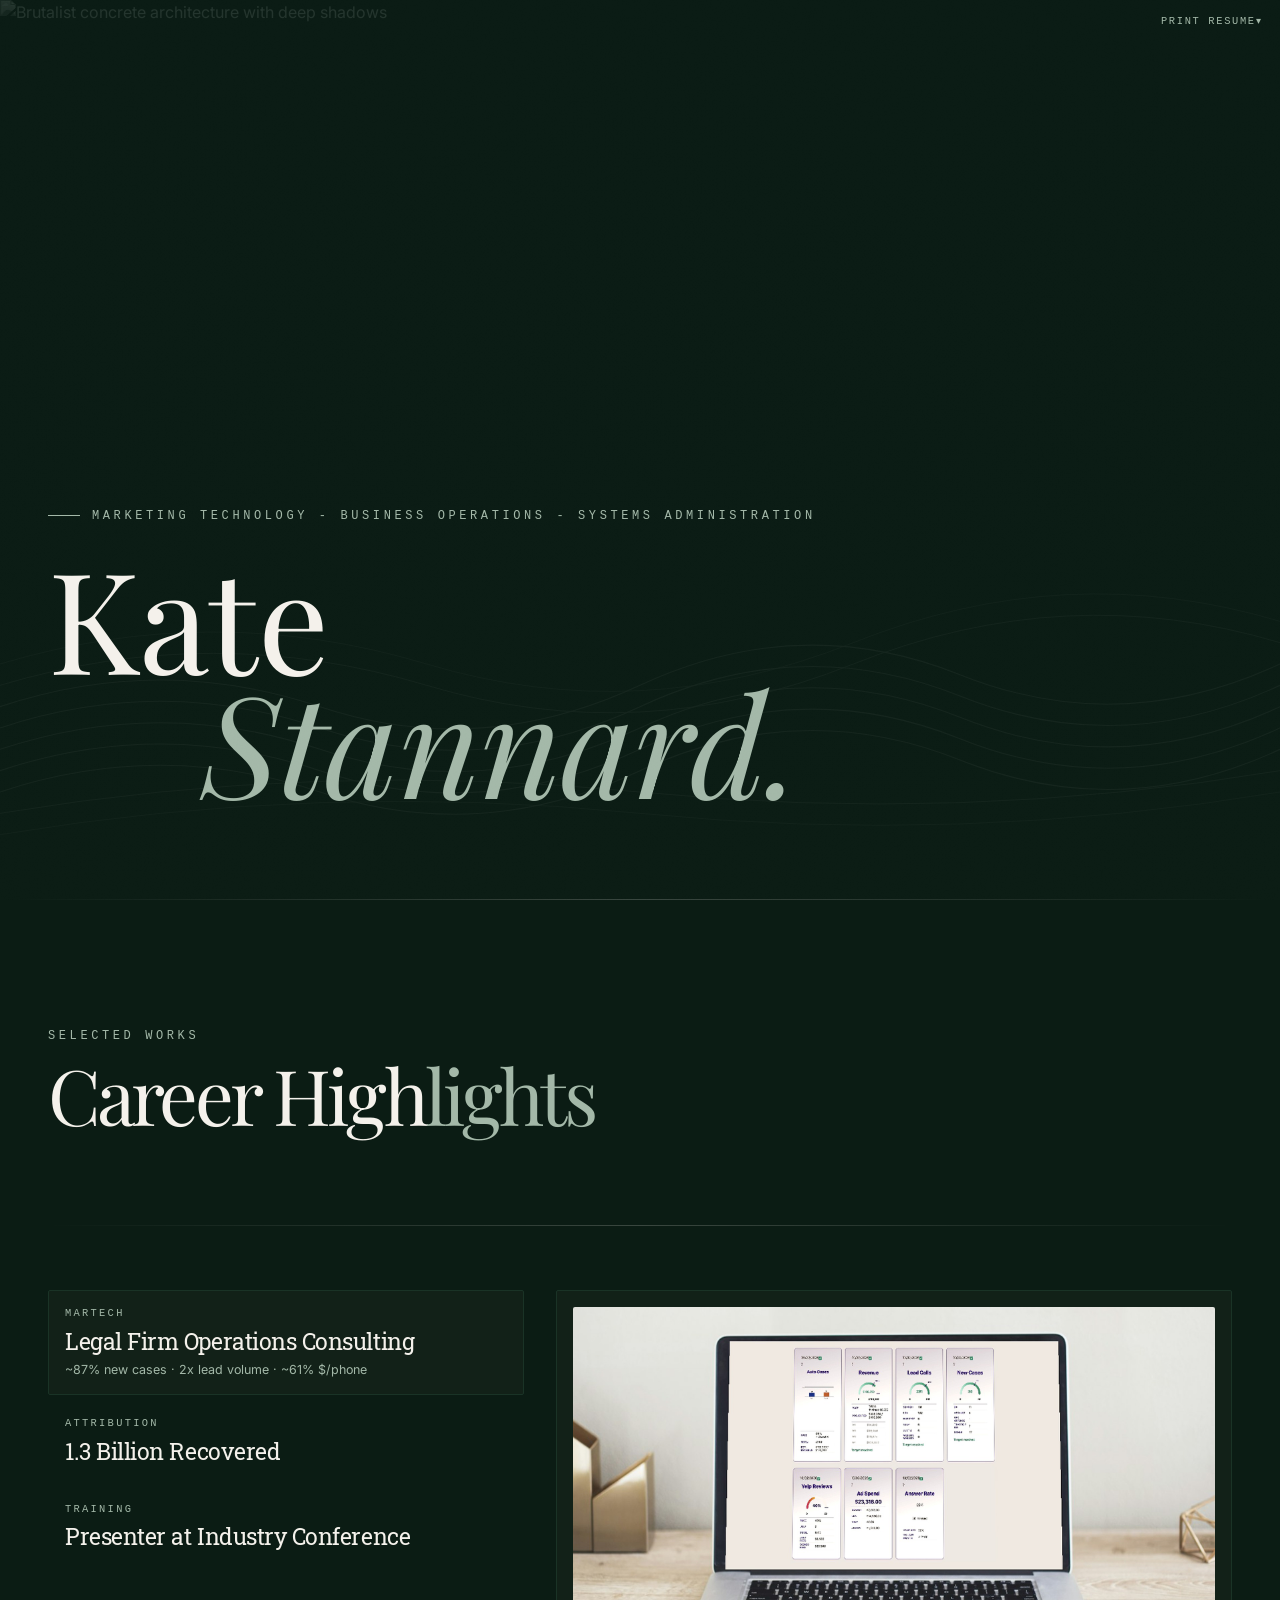
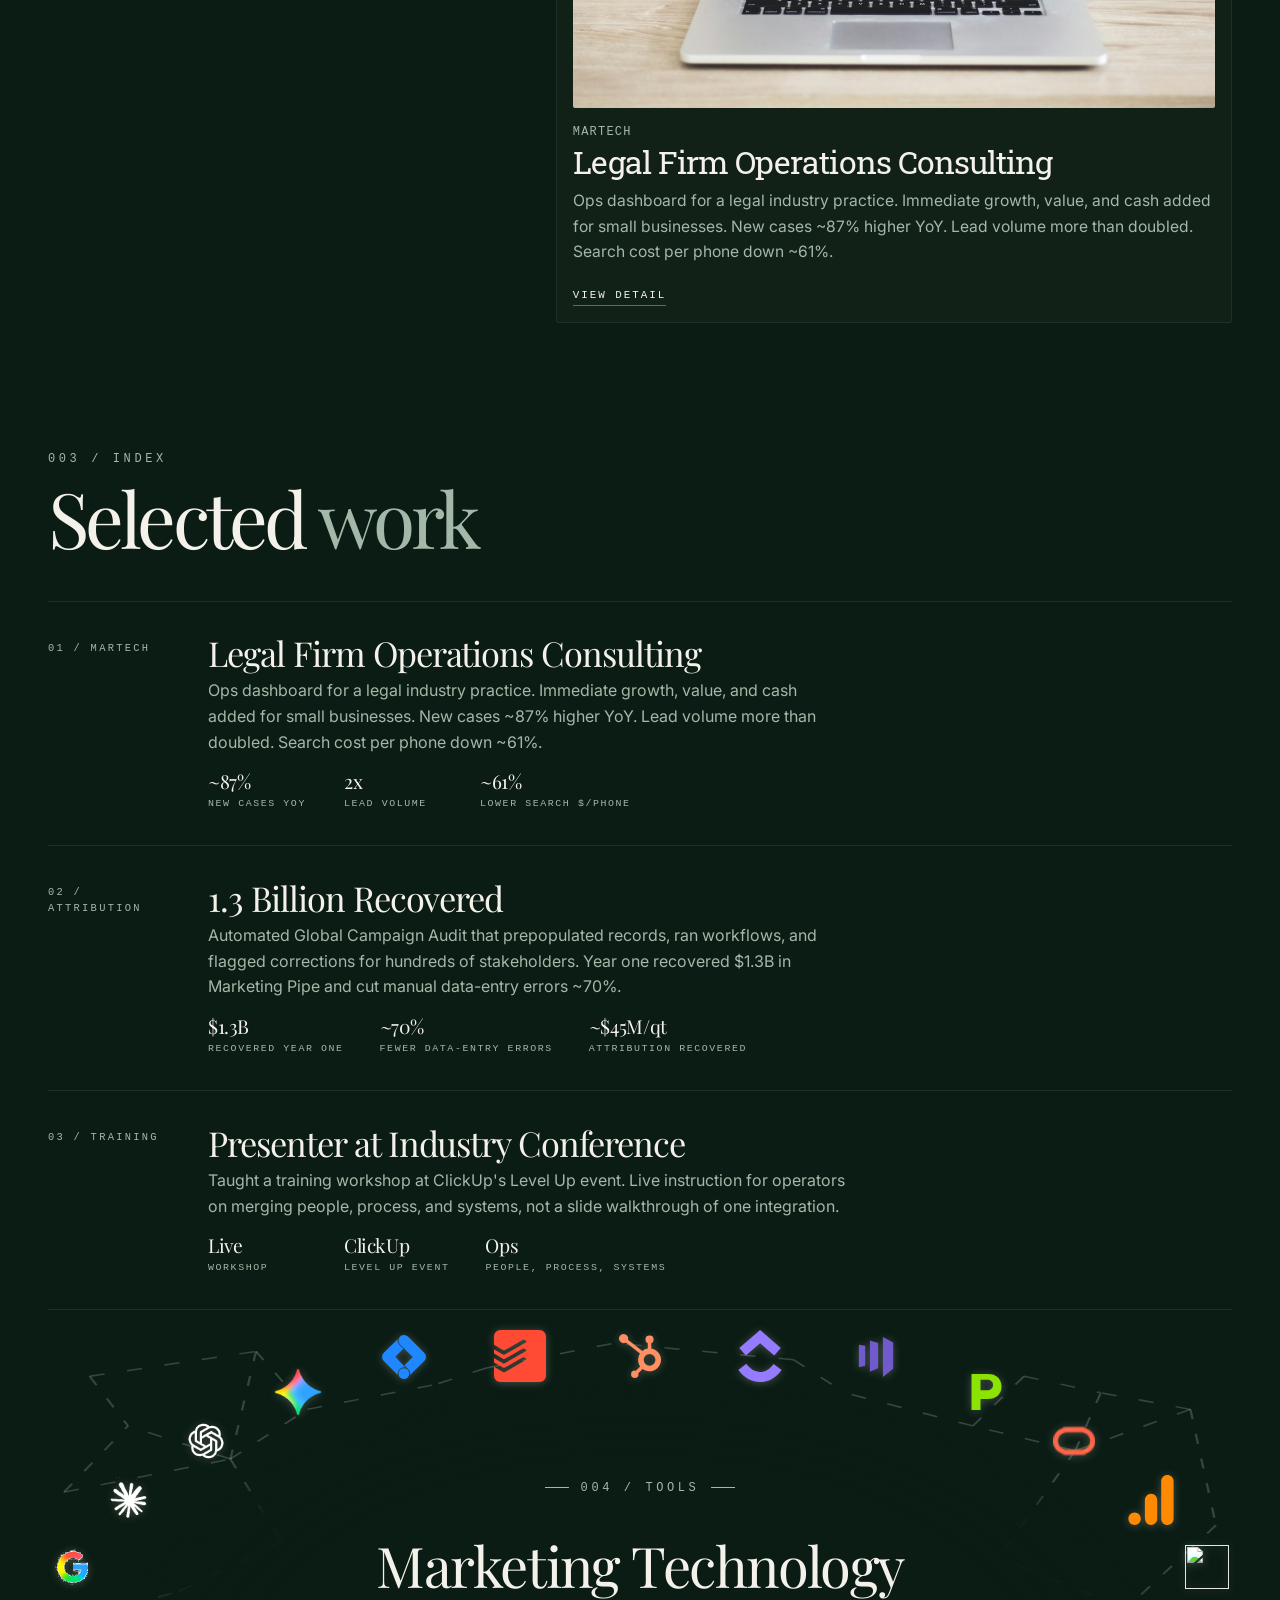
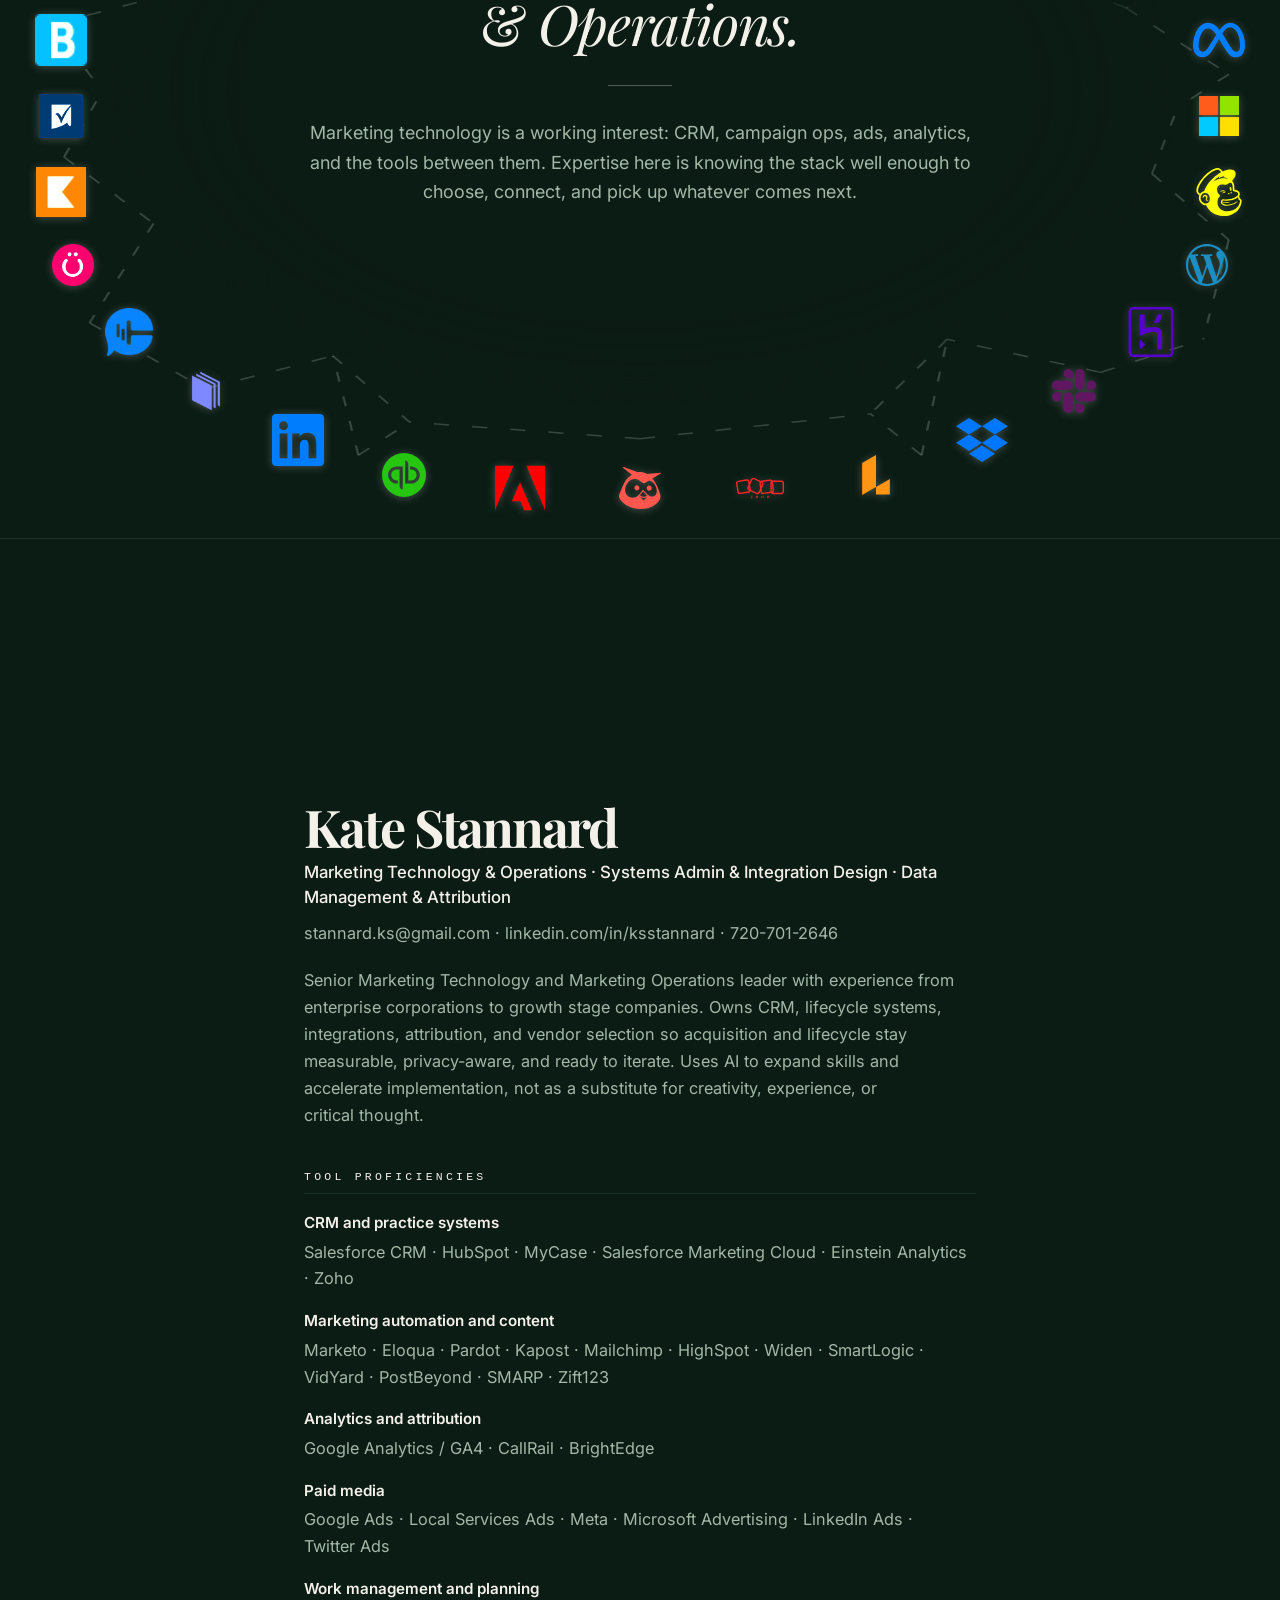
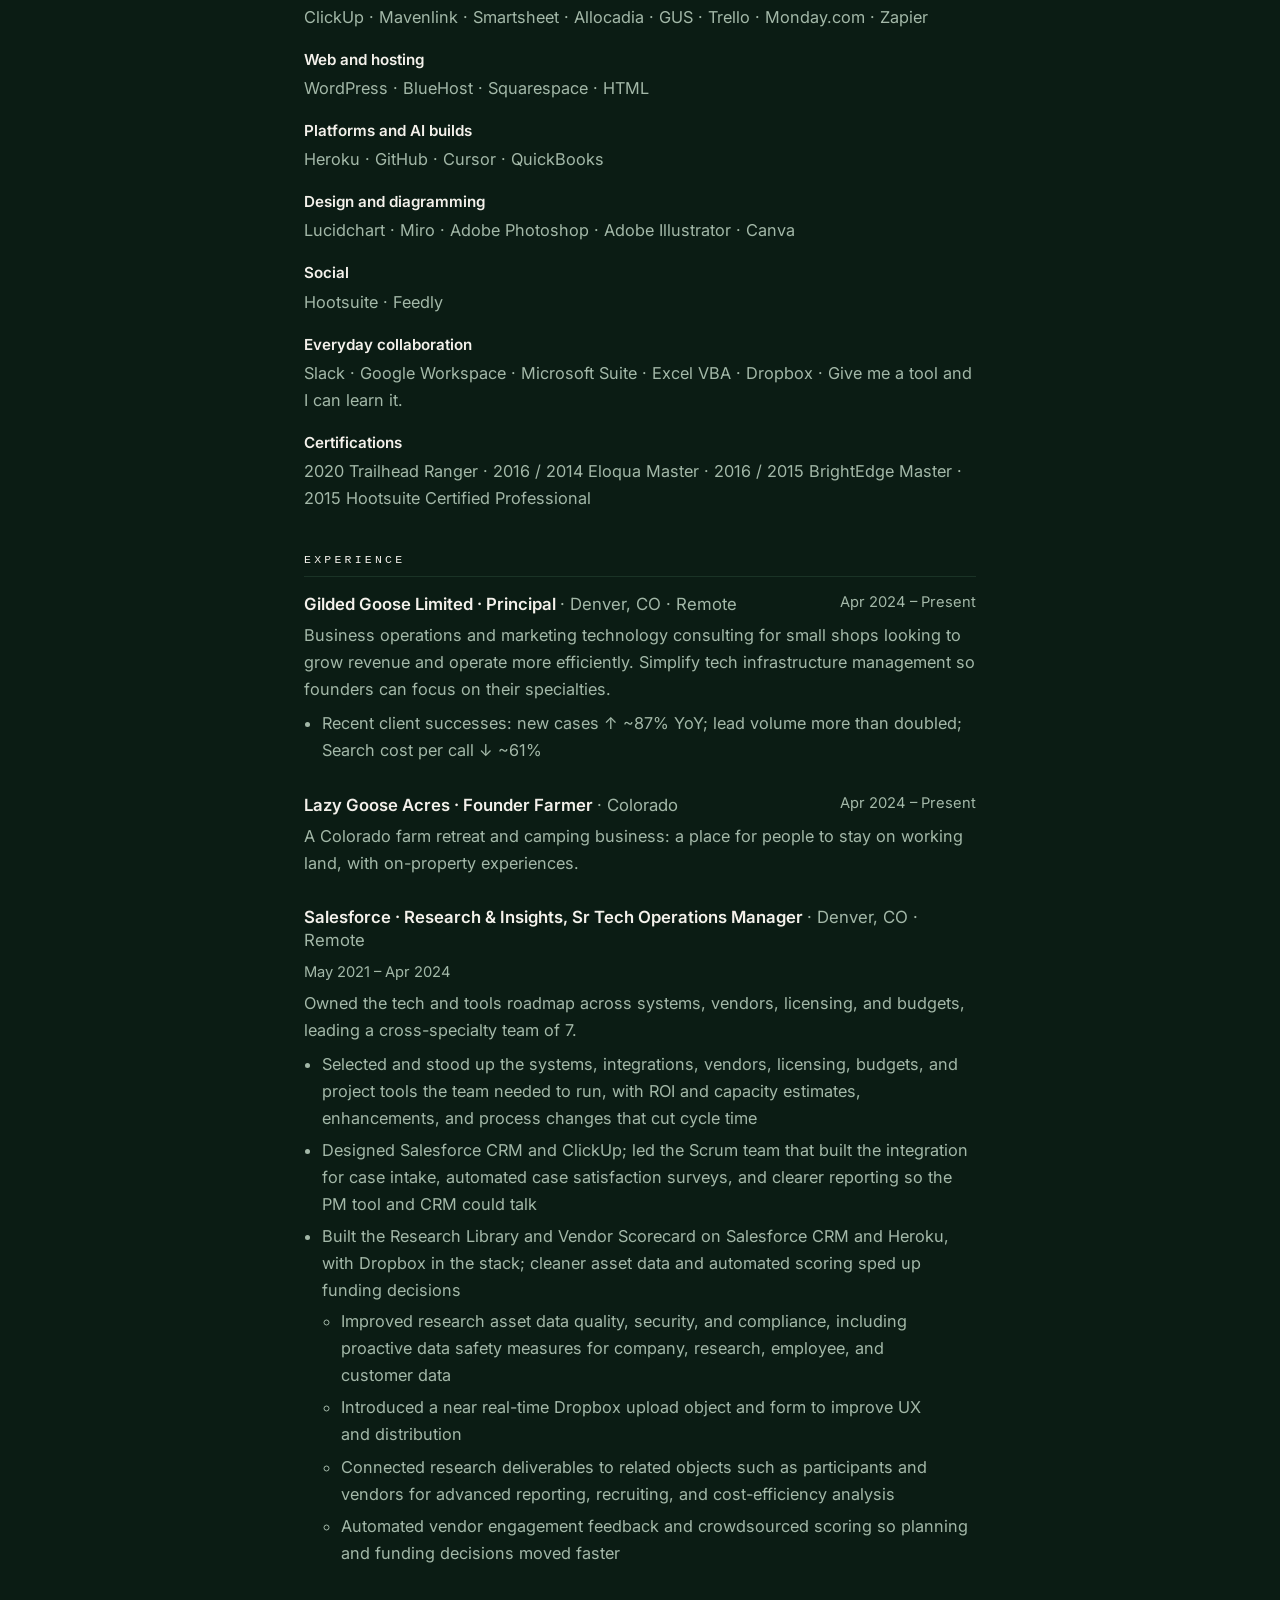
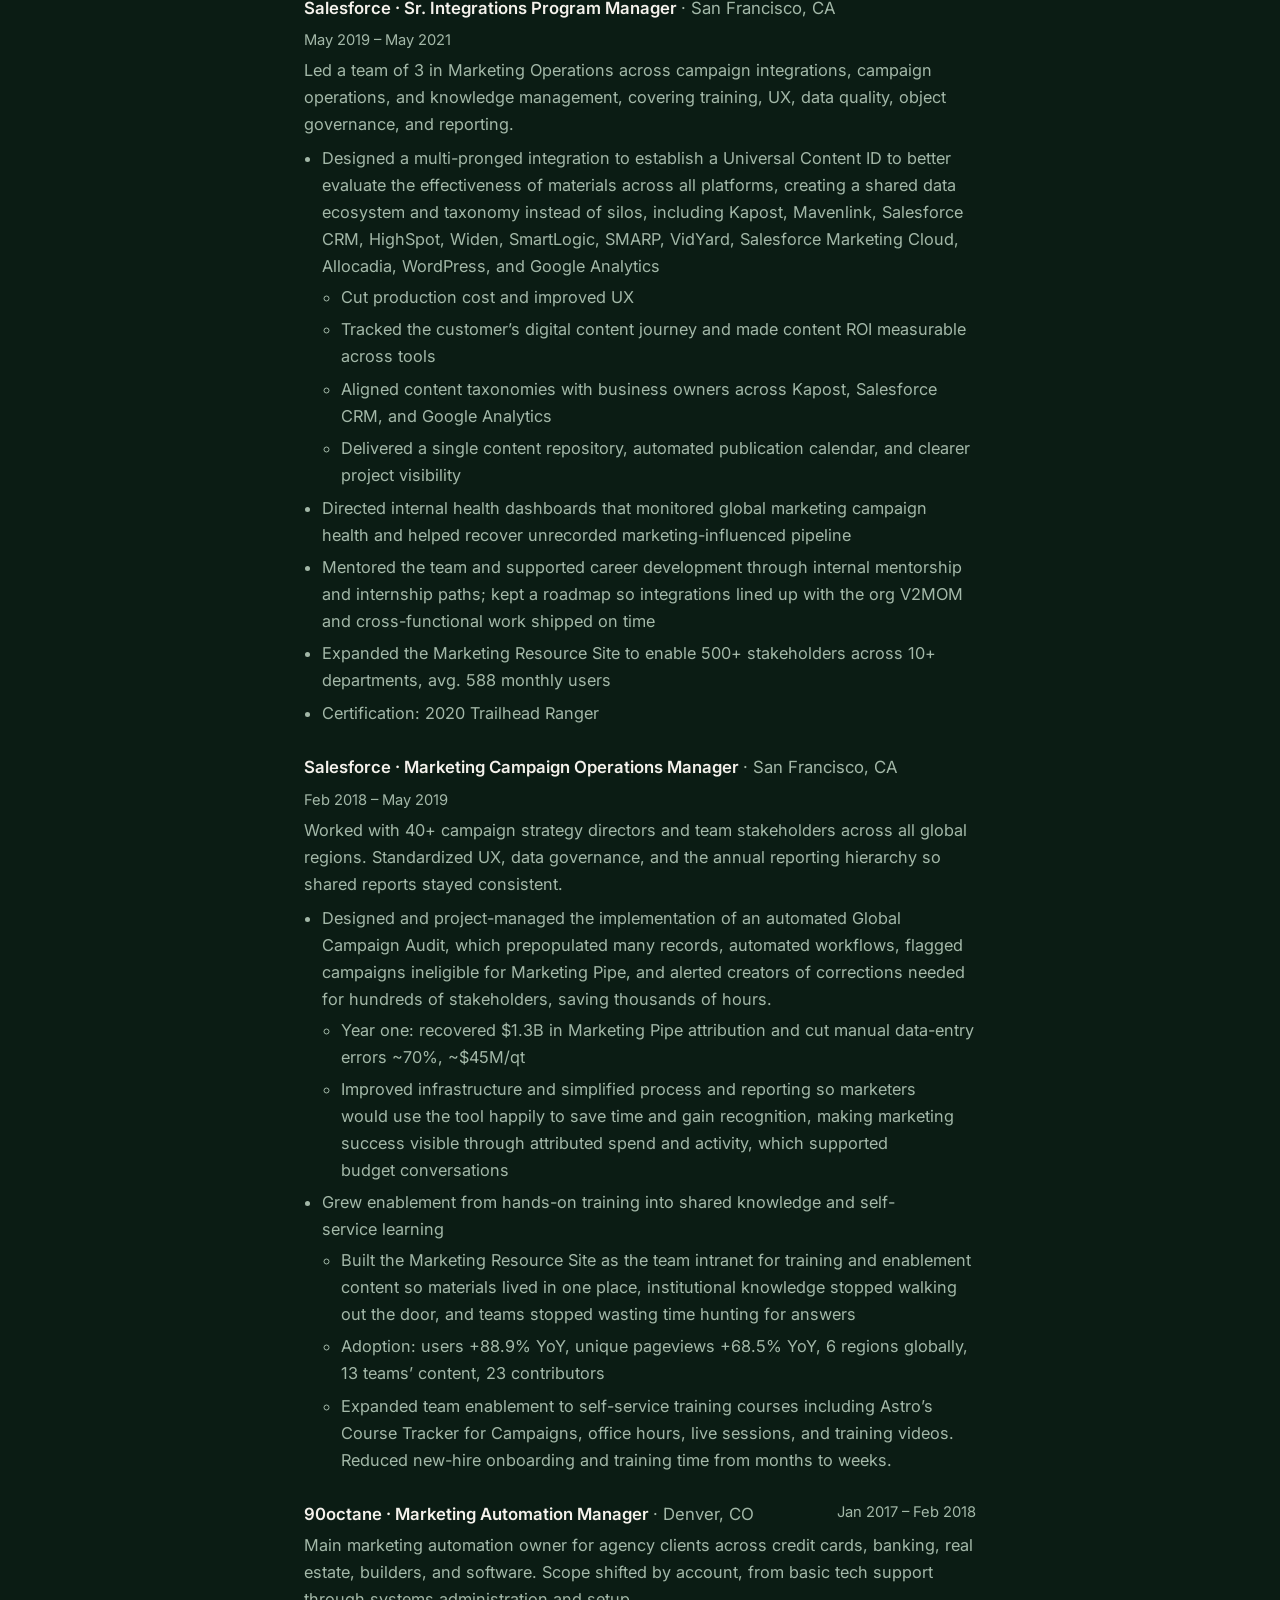
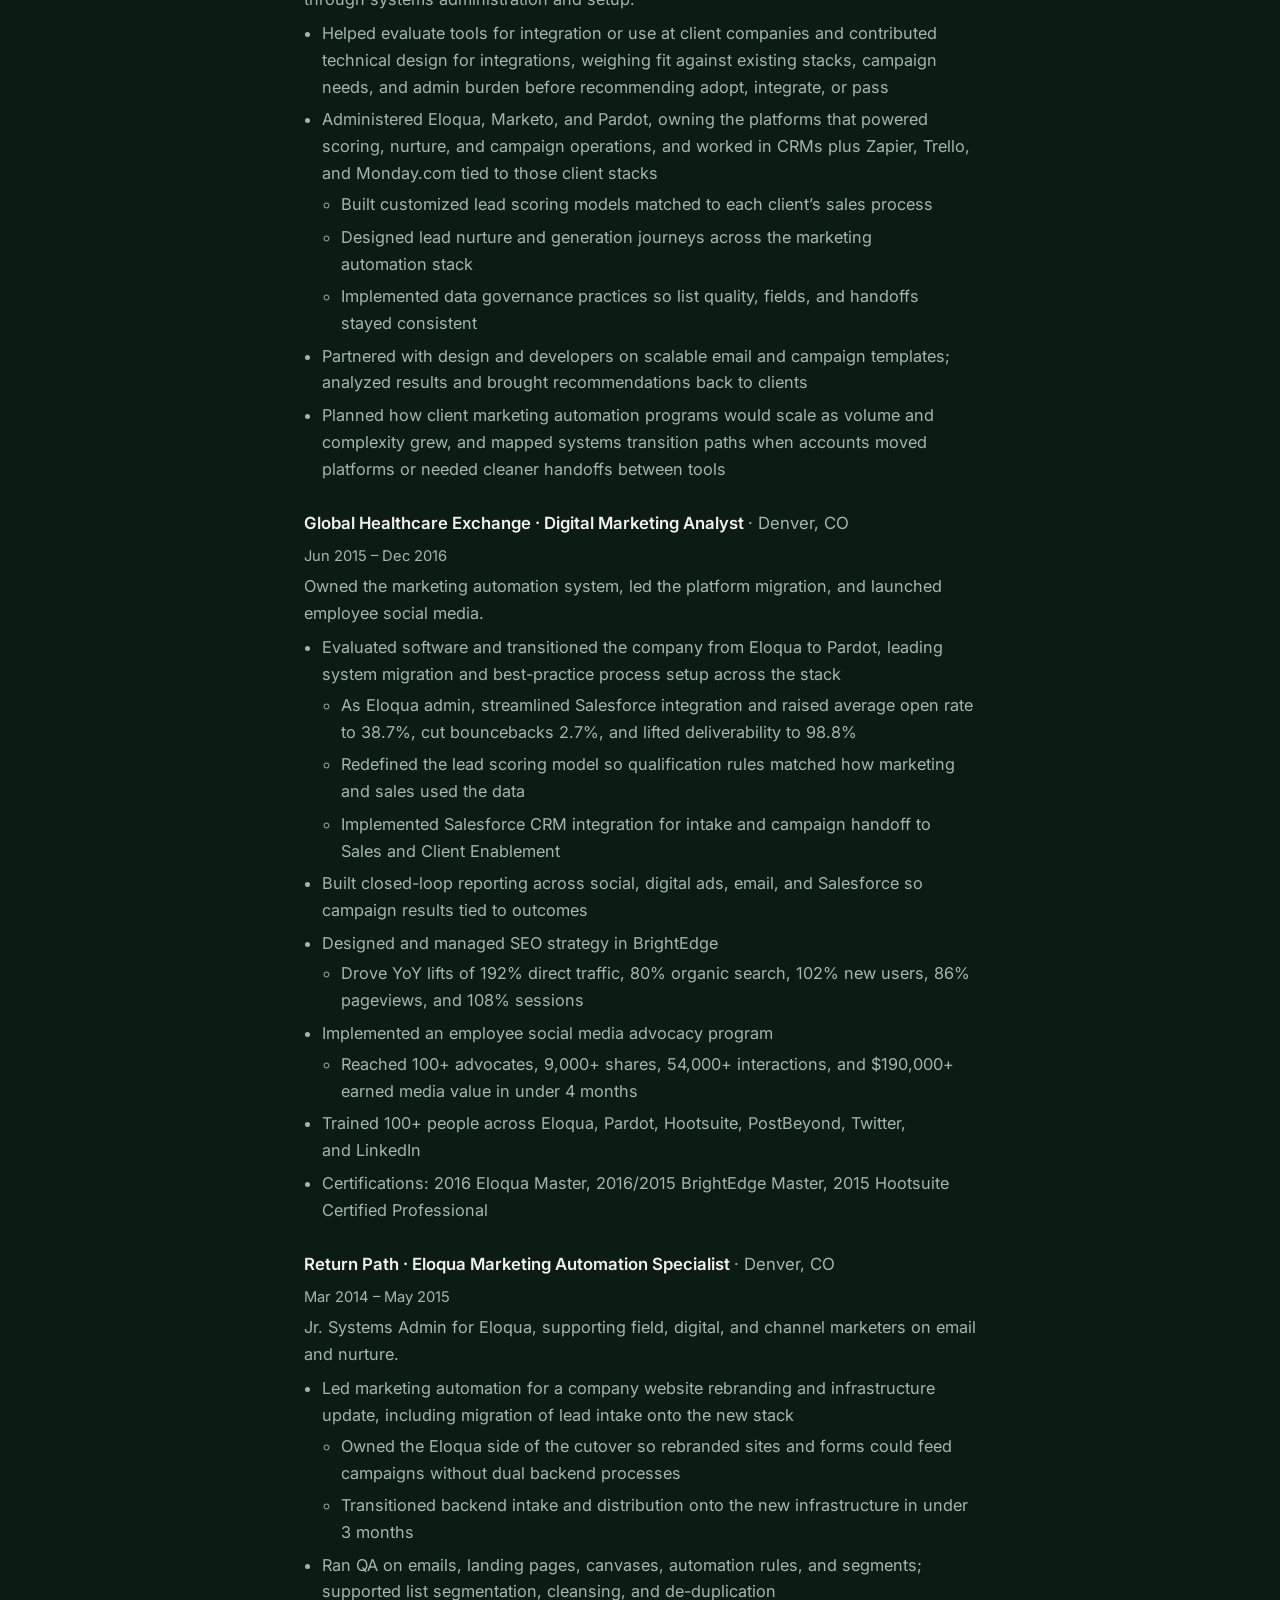
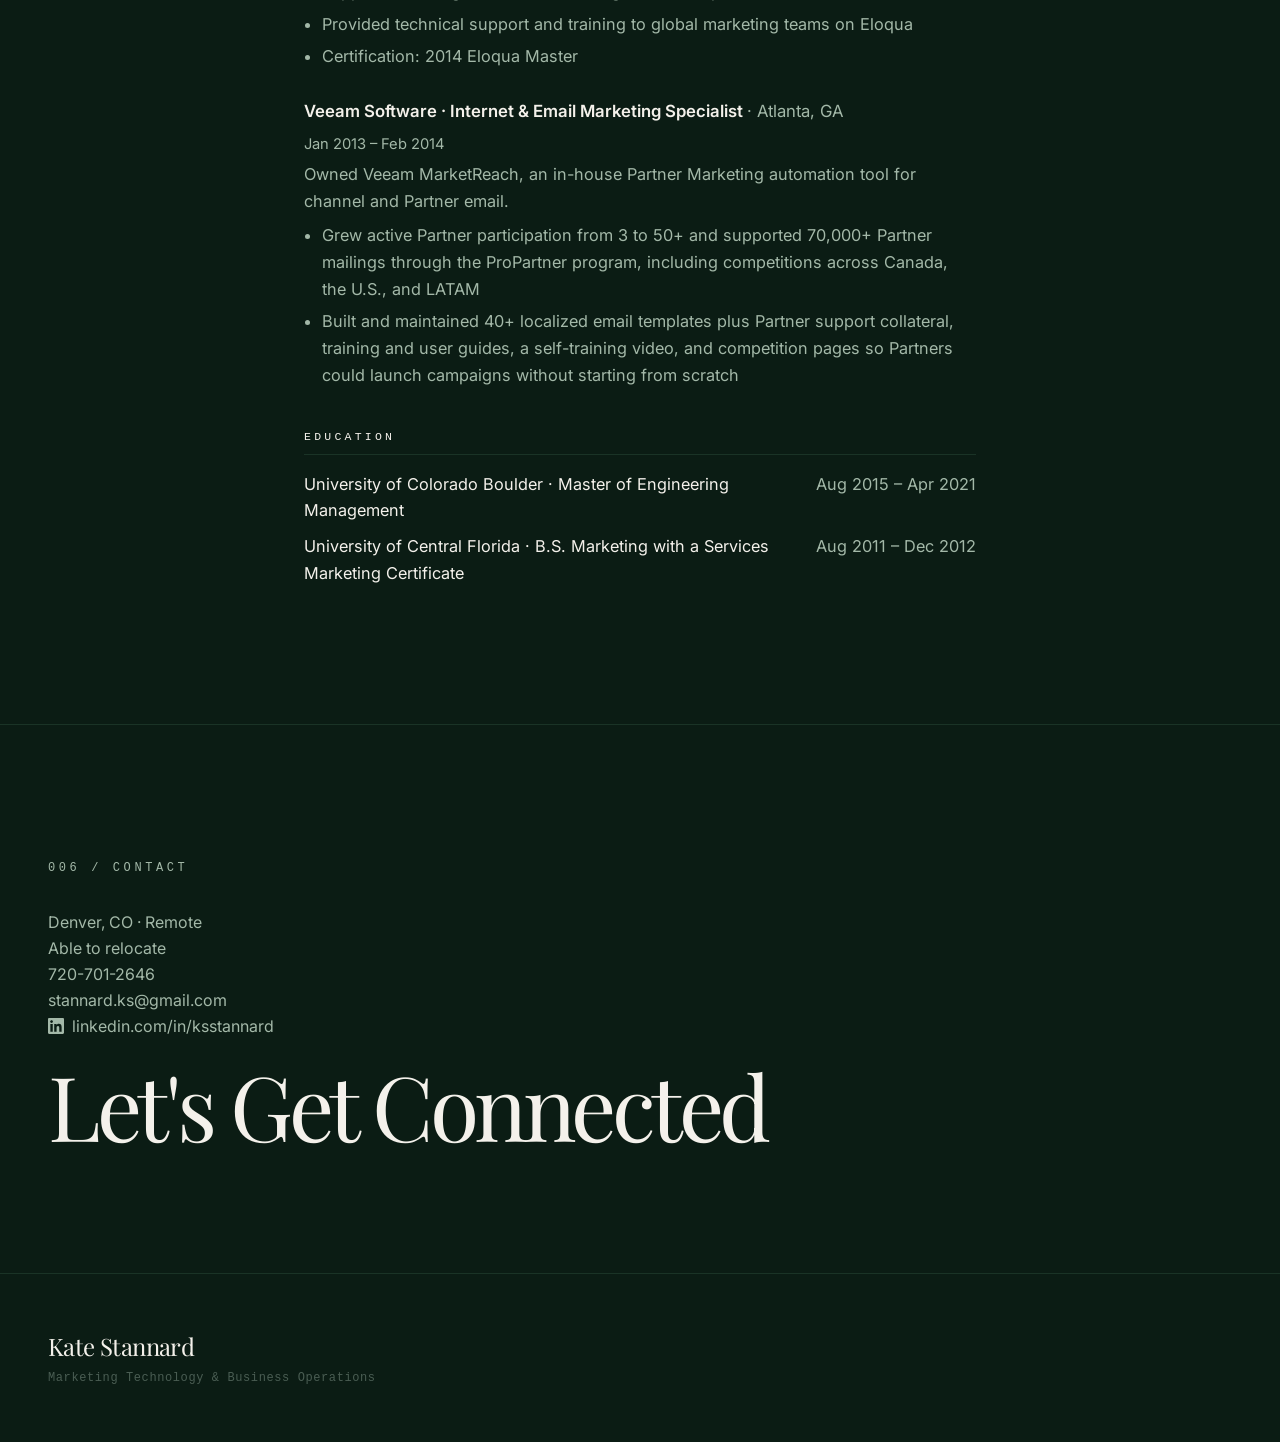
==== commit 333c230e: "Publish homepage: resume as page text, Connect last, and Career Highlights stats." ====
--- a/index.html
+++ b/index.html
@@ -1,16 +1,106 @@
 <!DOCTYPE html><html lang="en" id="top"> <head><meta charset="UTF-8"><meta name="viewport" content="width=device-width, initial-scale=1.0"><meta name="generator" content="Astro v5.15.5"><meta name="description" content="Senior Marketing Technology and Marketing Operations leader. CRM, lifecycle systems, integrations, attribution, and vendor selection."><!-- Canonical URL --><link rel="canonical" href="#"><!-- Open Graph / Facebook --><meta property="og:type" content="website"><meta property="og:url" content="#"><meta property="og:title" content="Kate Stannard"><meta property="og:description" content="Senior Marketing Technology and Marketing Operations leader. CRM, lifecycle systems, integrations, attribution, and vendor selection."><meta property="og:image" content="#"><!-- Twitter --><meta name="twitter:card" content="summary_large_image"><meta name="twitter:site" content=""><meta name="twitter:title" content="Kate Stannard"><meta name="twitter:description" content="Senior Marketing Technology and Marketing Operations leader. CRM, lifecycle systems, integrations, attribution, and vendor selection."><meta name="twitter:image" content="#"><!-- Page Title --><title>Kate Stannard</title><!-- Structured Data / JSON-LD --><script type="application/ld+json">{"@context":"https://schema.org","@type":"Person","name":"Kate Stannard","email":"mailto:stannard.ks@gmail.com","url":"https://www.linkedin.com/in/ksstannard/","jobTitle":"Marketing Technology and Operations"}</script><!-- Mark JS as enabled immediately --><script>document.documentElement.classList.add('js');</script><style>@import"https://fonts.googleapis.com/css2?family=Playfair+Display:ital,wght@0,400;0,700;0,900;1,400;1,700&family=Inter:wght@300;400;500;600&family=Roboto+Slab:wght@400;600;700&display=swap";/*! tailwindcss v4.1.17 | MIT License | https://tailwindcss.com */@layer properties{@supports (((-webkit-hyphens:none)) and (not (margin-trim:inline))) or ((-moz-orient:inline) and (not (color:rgb(from red r g b)))){*,:before,:after,::backdrop{--tw-rotate-x:initial;--tw-rotate-y:initial;--tw-rotate-z:initial;--tw-skew-x:initial;--tw-skew-y:initial;--tw-space-y-reverse:0;--tw-border-style:solid;--tw-gradient-position:initial;--tw-gradient-from:#0000;--tw-gradient-via:#0000;--tw-gradient-to:#0000;--tw-gradient-stops:initial;--tw-gradient-via-stops:initial;--tw-gradient-from-position:0%;--tw-gradient-via-position:50%;--tw-gradient-to-position:100%;--tw-leading:initial;--tw-font-weight:initial;--tw-tracking:initial;--tw-shadow:0 0 #0000;--tw-shadow-color:initial;--tw-shadow-alpha:100%;--tw-inset-shadow:0 0 #0000;--tw-inset-shadow-color:initial;--tw-inset-shadow-alpha:100%;--tw-ring-color:initial;--tw-ring-shadow:0 0 #0000;--tw-inset-ring-color:initial;--tw-inset-ring-shadow:0 0 #0000;--tw-ring-inset:initial;--tw-ring-offset-width:0px;--tw-ring-offset-color:#fff;--tw-ring-offset-shadow:0 0 #0000;--tw-blur:initial;--tw-brightness:initial;--tw-contrast:initial;--tw-grayscale:initial;--tw-hue-rotate:initial;--tw-invert:initial;--tw-opacity:initial;--tw-saturate:initial;--tw-sepia:initial;--tw-drop-shadow:initial;--tw-drop-shadow-color:initial;--tw-drop-shadow-alpha:100%;--tw-drop-shadow-size:initial;--tw-duration:initial;--tw-ease:initial;--tw-translate-x:0;--tw-translate-y:0;--tw-translate-z:0;--tw-scale-x:1;--tw-scale-y:1;--tw-scale-z:1;--tw-divide-x-reverse:0}}}@layer theme{:root,:host{--font-sans:ui-sans-serif,system-ui,sans-serif,"Apple Color Emoji","Segoe UI Emoji","Segoe UI Symbol","Noto Color Emoji";--font-serif:ui-serif,Georgia,Cambria,"Times New Roman",Times,serif;--font-mono:ui-monospace,SFMono-Regular,Menlo,Monaco,Consolas,"Liberation Mono","Courier New",monospace;--color-white:#fff;--spacing:.25rem;--breakpoint-xl:80rem;--container-xs:20rem;--container-sm:24rem;--container-md:28rem;--container-2xl:42rem;--container-3xl:48rem;--text-xs:.75rem;--text-xs--line-height:calc(1/.75);--text-sm:.875rem;--text-sm--line-height:calc(1.25/.875);--text-base:1rem;--text-base--line-height: 1.5 ;--text-lg:1.125rem;--text-lg--line-height:calc(1.75/1.125);--text-xl:1.25rem;--text-xl--line-height:calc(1.75/1.25);--text-2xl:1.5rem;--text-2xl--line-height:calc(2/1.5);--text-3xl:1.875rem;--text-3xl--line-height: 1.2 ;--text-4xl:2.25rem;--text-4xl--line-height:calc(2.5/2.25);--text-5xl:3rem;--text-5xl--line-height:1;--font-weight-medium:500;--font-weight-semibold:600;--font-weight-bold:700;--font-weight-black:900;--tracking-tighter:-.05em;--tracking-tight:-.025em;--tracking-wider:.05em;--tracking-widest:.1em;--leading-tight:1.25;--leading-relaxed:1.625;--radius-sm:.25rem;--radius-md:.375rem;--radius-lg:.5rem;--radius-xl:.75rem;--ease-out:cubic-bezier(0,0,.2,1);--aspect-video:16/9;--default-transition-duration:.15s;--default-transition-timing-function:cubic-bezier(.4,0,.2,1);--default-font-family:var(--font-sans);--default-mono-font-family:var(--font-mono)}}@layer base{*,:after,:before,::backdrop{box-sizing:border-box;border:0 solid;margin:0;padding:0}::file-selector-button{box-sizing:border-box;border:0 solid;margin:0;padding:0}html,:host{-webkit-text-size-adjust:100%;tab-size:4;line-height:1.5;font-family:var(--default-font-family,ui-sans-serif,system-ui,sans-serif,"Apple Color Emoji","Segoe UI Emoji","Segoe UI Symbol","Noto Color Emoji");font-feature-settings:var(--default-font-feature-settings,normal);font-variation-settings:var(--default-font-variation-settings,normal);-webkit-tap-highlight-color:transparent}hr{height:0;color:inherit;border-top-width:1px}abbr:where([title]){-webkit-text-decoration:underline dotted;text-decoration:underline dotted}h1,h2,h3,h4,h5,h6{font-size:inherit;font-weight:inherit}a{color:inherit;-webkit-text-decoration:inherit;text-decoration:inherit}b,strong{font-weight:bolder}code,kbd,samp,pre{font-family:var(--default-mono-font-family,ui-monospace,SFMono-Regular,Menlo,Monaco,Consolas,"Liberation Mono","Courier New",monospace);font-feature-settings:var(--default-mono-font-feature-settings,normal);font-variation-settings:var(--default-mono-font-variation-settings,normal);font-size:1em}small{font-size:80%}sub,sup{vertical-align:baseline;font-size:75%;line-height:0;position:relative}sub{bottom:-.25em}sup{top:-.5em}table{text-indent:0;border-color:inherit;border-collapse:collapse}:-moz-focusring{outline:auto}progress{vertical-align:baseline}summary{display:list-item}ol,ul,menu{list-style:none}img,svg,video,canvas,audio,iframe,embed,object{vertical-align:middle;display:block}img,video{max-width:100%;height:auto}button,input,select,optgroup,textarea{font:inherit;font-feature-settings:inherit;font-variation-settings:inherit;letter-spacing:inherit;color:inherit;opacity:1;background-color:#0000;border-radius:0}::file-selector-button{font:inherit;font-feature-settings:inherit;font-variation-settings:inherit;letter-spacing:inherit;color:inherit;opacity:1;background-color:#0000;border-radius:0}:where(select:is([multiple],[size])) optgroup{font-weight:bolder}:where(select:is([multiple],[size])) optgroup option{padding-inline-start:20px}::file-selector-button{margin-inline-end:4px}::placeholder{opacity:1}@supports (not ((-webkit-appearance:-apple-pay-button))) or (contain-intrinsic-size:1px){::placeholder{color:currentColor}@supports (color:color-mix(in lab,red,red)){::placeholder{color:color-mix(in oklab,currentcolor 50%,transparent)}}}textarea{resize:vertical}::-webkit-search-decoration{-webkit-appearance:none}::-webkit-date-and-time-value{min-height:1lh;text-align:inherit}::-webkit-datetime-edit{display:inline-flex}::-webkit-datetime-edit-fields-wrapper{padding:0}::-webkit-datetime-edit{padding-block:0}::-webkit-datetime-edit-year-field{padding-block:0}::-webkit-datetime-edit-month-field{padding-block:0}::-webkit-datetime-edit-day-field{padding-block:0}::-webkit-datetime-edit-hour-field{padding-block:0}::-webkit-datetime-edit-minute-field{padding-block:0}::-webkit-datetime-edit-second-field{padding-block:0}::-webkit-datetime-edit-millisecond-field{padding-block:0}::-webkit-datetime-edit-meridiem-field{padding-block:0}::-webkit-calendar-picker-indicator{line-height:1}:-moz-ui-invalid{box-shadow:none}button,input:where([type=button],[type=reset],[type=submit]){appearance:button}::file-selector-button{appearance:button}::-webkit-inner-spin-button{height:auto}::-webkit-outer-spin-button{height:auto}[hidden]:where(:not([hidden=until-found])){display:none!important}}@layer components;@layer utilities{.pointer-events-none{pointer-events:none}.visible{visibility:visible}.absolute{position:absolute}.fixed{position:fixed}.relative{position:relative}.static{position:static}.sticky{position:sticky}.inset-0{inset:calc(var(--spacing)*0)}.top-0{top:calc(var(--spacing)*0)}.top-4{top:calc(var(--spacing)*4)}.top-5{top:calc(var(--spacing)*5)}.top-8{top:calc(var(--spacing)*8)}.top-24{top:calc(var(--spacing)*24)}.right-4{right:calc(var(--spacing)*4)}.right-6{right:calc(var(--spacing)*6)}.right-8{right:calc(var(--spacing)*8)}.bottom-0{bottom:calc(var(--spacing)*0)}.bottom-8{bottom:calc(var(--spacing)*8)}.left-0{left:calc(var(--spacing)*0)}.z-10{z-index:10}.z-50{z-index:50}.z-\[200\]{z-index:200}.container{width:100%}@media(min-width:40rem){.container{max-width:40rem}}@media(min-width:48rem){.container{max-width:48rem}}@media(min-width:64rem){.container{max-width:64rem}}@media(min-width:80rem){.container{max-width:80rem}}@media(min-width:96rem){.container{max-width:96rem}}.-mx-4{margin-inline:calc(var(--spacing)*-4)}.mx-auto{margin-inline:auto}.prose{color:var(--tw-prose-body);max-width:65ch}.prose :where(p):not(:where([class~=not-prose],[class~=not-prose] *)){margin-top:1.25em;margin-bottom:1.25em}.prose :where([class~=lead]):not(:where([class~=not-prose],[class~=not-prose] *)){color:var(--tw-prose-lead);margin-top:1.2em;margin-bottom:1.2em;font-size:1.25em;line-height:1.6}.prose :where(a):not(:where([class~=not-prose],[class~=not-prose] *)){color:var(--tw-prose-links);font-weight:500;text-decoration:underline}.prose :where(strong):not(:where([class~=not-prose],[class~=not-prose] *)){color:var(--tw-prose-bold);font-weight:600}.prose :where(a strong):not(:where([class~=not-prose],[class~=not-prose] *)),.prose :where(blockquote strong):not(:where([class~=not-prose],[class~=not-prose] *)),.prose :where(thead th strong):not(:where([class~=not-prose],[class~=not-prose] *)){color:inherit}.prose :where(ol):not(:where([class~=not-prose],[class~=not-prose] *)){margin-top:1.25em;margin-bottom:1.25em;padding-inline-start:1.625em;list-style-type:decimal}.prose :where(ol[type=A]):not(:where([class~=not-prose],[class~=not-prose] *)){list-style-type:upper-alpha}.prose :where(ol[type=a]):not(:where([class~=not-prose],[class~=not-prose] *)){list-style-type:lower-alpha}.prose :where(ol[type=A s]):not(:where([class~=not-prose],[class~=not-prose] *)){list-style-type:upper-alpha}.prose :where(ol[type=a s]):not(:where([class~=not-prose],[class~=not-prose] *)){list-style-type:lower-alpha}.prose :where(ol[type=I]):not(:where([class~=not-prose],[class~=not-prose] *)){list-style-type:upper-roman}.prose :where(ol[type=i]):not(:where([class~=not-prose],[class~=not-prose] *)){list-style-type:lower-roman}.prose :where(ol[type=I s]):not(:where([class~=not-prose],[class~=not-prose] *)){list-style-type:upper-roman}.prose :where(ol[type=i s]):not(:where([class~=not-prose],[class~=not-prose] *)){list-style-type:lower-roman}.prose :where(ol[type="1"]):not(:where([class~=not-prose],[class~=not-prose] *)){list-style-type:decimal}.prose :where(ul):not(:where([class~=not-prose],[class~=not-prose] *)){margin-top:1.25em;margin-bottom:1.25em;padding-inline-start:1.625em;list-style-type:disc}.prose :where(ol>li):not(:where([class~=not-prose],[class~=not-prose] *))::marker{color:var(--tw-prose-counters);font-weight:400}.prose :where(ul>li):not(:where([class~=not-prose],[class~=not-prose] *))::marker{color:var(--tw-prose-bullets)}.prose :where(dt):not(:where([class~=not-prose],[class~=not-prose] *)){color:var(--tw-prose-headings);margin-top:1.25em;font-weight:600}.prose :where(hr):not(:where([class~=not-prose],[class~=not-prose] *)){border-color:var(--tw-prose-hr);border-top-width:1px;margin-top:3em;margin-bottom:3em}.prose :where(blockquote):not(:where([class~=not-prose],[class~=not-prose] *)){color:var(--tw-prose-quotes);border-inline-start-width:.25rem;border-inline-start-color:var(--tw-prose-quote-borders);quotes:"“""”""‘""’";margin-top:1.6em;margin-bottom:1.6em;padding-inline-start:1em;font-style:italic;font-weight:500}.prose :where(blockquote p:first-of-type):not(:where([class~=not-prose],[class~=not-prose] *)):before{content:open-quote}.prose :where(blockquote p:last-of-type):not(:where([class~=not-prose],[class~=not-prose] *)):after{content:close-quote}.prose :where(h1):not(:where([class~=not-prose],[class~=not-prose] *)){color:var(--tw-prose-headings);margin-top:0;margin-bottom:.888889em;font-size:2.25em;font-weight:800;line-height:1.11111}.prose :where(h1 strong):not(:where([class~=not-prose],[class~=not-prose] *)){color:inherit;font-weight:900}.prose :where(h2):not(:where([class~=not-prose],[class~=not-prose] *)){color:var(--tw-prose-headings);margin-top:2em;margin-bottom:1em;font-size:1.5em;font-weight:700;line-height:1.33333}.prose :where(h2 strong):not(:where([class~=not-prose],[class~=not-prose] *)){color:inherit;font-weight:800}.prose :where(h3):not(:where([class~=not-prose],[class~=not-prose] *)){color:var(--tw-prose-headings);margin-top:1.6em;margin-bottom:.6em;font-size:1.25em;font-weight:600;line-height:1.6}.prose :where(h3 strong):not(:where([class~=not-prose],[class~=not-prose] *)){color:inherit;font-weight:700}.prose :where(h4):not(:where([class~=not-prose],[class~=not-prose] *)){color:var(--tw-prose-headings);margin-top:1.5em;margin-bottom:.5em;font-weight:600;line-height:1.5}.prose :where(h4 strong):not(:where([class~=not-prose],[class~=not-prose] *)){color:inherit;font-weight:700}.prose :where(img):not(:where([class~=not-prose],[class~=not-prose] *)){margin-top:2em;margin-bottom:2em}.prose :where(picture):not(:where([class~=not-prose],[class~=not-prose] *)){margin-top:2em;margin-bottom:2em;display:block}.prose :where(video):not(:where([class~=not-prose],[class~=not-prose] *)){margin-top:2em;margin-bottom:2em}.prose :where(kbd):not(:where([class~=not-prose],[class~=not-prose] *)){color:var(--tw-prose-kbd);box-shadow:0 0 0 1px var(--tw-prose-kbd-shadows),0 3px 0 var(--tw-prose-kbd-shadows);padding-top:.1875em;padding-inline-end:.375em;padding-bottom:.1875em;border-radius:.3125rem;padding-inline-start:.375em;font-family:inherit;font-size:.875em;font-weight:500}.prose :where(code):not(:where([class~=not-prose],[class~=not-prose] *)){color:var(--tw-prose-code);font-size:.875em;font-weight:600}.prose :where(code):not(:where([class~=not-prose],[class~=not-prose] *)):before,.prose :where(code):not(:where([class~=not-prose],[class~=not-prose] *)):after{content:"`"}.prose :where(a code):not(:where([class~=not-prose],[class~=not-prose] *)),.prose :where(h1 code):not(:where([class~=not-prose],[class~=not-prose] *)){color:inherit}.prose :where(h2 code):not(:where([class~=not-prose],[class~=not-prose] *)){color:inherit;font-size:.875em}.prose :where(h3 code):not(:where([class~=not-prose],[class~=not-prose] *)){color:inherit;font-size:.9em}.prose :where(h4 code):not(:where([class~=not-prose],[class~=not-prose] *)),.prose :where(blockquote code):not(:where([class~=not-prose],[class~=not-prose] *)),.prose :where(thead th code):not(:where([class~=not-prose],[class~=not-prose] *)){color:inherit}.prose :where(pre):not(:where([class~=not-prose],[class~=not-prose] *)){color:var(--tw-prose-pre-code);background-color:var(--tw-prose-pre-bg);padding-top:.857143em;padding-inline-end:1.14286em;padding-bottom:.857143em;border-radius:.375rem;margin-top:1.71429em;margin-bottom:1.71429em;padding-inline-start:1.14286em;font-size:.875em;font-weight:400;line-height:1.71429;overflow-x:auto}.prose :where(pre code):not(:where([class~=not-prose],[class~=not-prose] *)){font-weight:inherit;color:inherit;font-size:inherit;font-family:inherit;line-height:inherit;background-color:#0000;border-width:0;border-radius:0;padding:0}.prose :where(pre code):not(:where([class~=not-prose],[class~=not-prose] *)):before,.prose :where(pre code):not(:where([class~=not-prose],[class~=not-prose] *)):after{content:none}.prose :where(table):not(:where([class~=not-prose],[class~=not-prose] *)){table-layout:auto;width:100%;margin-top:2em;margin-bottom:2em;font-size:.875em;line-height:1.71429}.prose :where(thead):not(:where([class~=not-prose],[class~=not-prose] *)){border-bottom-width:1px;border-bottom-color:var(--tw-prose-th-borders)}.prose :where(thead th):not(:where([class~=not-prose],[class~=not-prose] *)){color:var(--tw-prose-headings);vertical-align:bottom;padding-inline-end:.571429em;padding-bottom:.571429em;padding-inline-start:.571429em;font-weight:600}.prose :where(tbody tr):not(:where([class~=not-prose],[class~=not-prose] *)){border-bottom-width:1px;border-bottom-color:var(--tw-prose-td-borders)}.prose :where(tbody tr:last-child):not(:where([class~=not-prose],[class~=not-prose] *)){border-bottom-width:0}.prose :where(tbody td):not(:where([class~=not-prose],[class~=not-prose] *)){vertical-align:baseline}.prose :where(tfoot):not(:where([class~=not-prose],[class~=not-prose] *)){border-top-width:1px;border-top-color:var(--tw-prose-th-borders)}.prose :where(tfoot td):not(:where([class~=not-prose],[class~=not-prose] *)){vertical-align:top}.prose :where(th,td):not(:where([class~=not-prose],[class~=not-prose] *)){text-align:start}.prose :where(figure>*):not(:where([class~=not-prose],[class~=not-prose] *)){margin-top:0;margin-bottom:0}.prose :where(figcaption):not(:where([class~=not-prose],[class~=not-prose] *)){color:var(--tw-prose-captions);margin-top:.857143em;font-size:.875em;line-height:1.42857}.prose{--tw-prose-body:oklch(37.3% .034 259.733);--tw-prose-headings:oklch(21% .034 264.665);--tw-prose-lead:oklch(44.6% .03 256.802);--tw-prose-links:oklch(21% .034 264.665);--tw-prose-bold:oklch(21% .034 264.665);--tw-prose-counters:oklch(55.1% .027 264.364);--tw-prose-bullets:oklch(87.2% .01 258.338);--tw-prose-hr:oklch(92.8% .006 264.531);--tw-prose-quotes:oklch(21% .034 264.665);--tw-prose-quote-borders:oklch(92.8% .006 264.531);--tw-prose-captions:oklch(55.1% .027 264.364);--tw-prose-kbd:oklch(21% .034 264.665);--tw-prose-kbd-shadows:oklab(21% -.00316127 -.0338527/.1);--tw-prose-code:oklch(21% .034 264.665);--tw-prose-pre-code:oklch(92.8% .006 264.531);--tw-prose-pre-bg:oklch(27.8% .033 256.848);--tw-prose-th-borders:oklch(87.2% .01 258.338);--tw-prose-td-borders:oklch(92.8% .006 264.531);--tw-prose-invert-body:oklch(87.2% .01 258.338);--tw-prose-invert-headings:#fff;--tw-prose-invert-lead:oklch(70.7% .022 261.325);--tw-prose-invert-links:#fff;--tw-prose-invert-bold:#fff;--tw-prose-invert-counters:oklch(70.7% .022 261.325);--tw-prose-invert-bullets:oklch(44.6% .03 256.802);--tw-prose-invert-hr:oklch(37.3% .034 259.733);--tw-prose-invert-quotes:oklch(96.7% .003 264.542);--tw-prose-invert-quote-borders:oklch(37.3% .034 259.733);--tw-prose-invert-captions:oklch(70.7% .022 261.325);--tw-prose-invert-kbd:#fff;--tw-prose-invert-kbd-shadows:#ffffff1a;--tw-prose-invert-code:#fff;--tw-prose-invert-pre-code:oklch(87.2% .01 258.338);--tw-prose-invert-pre-bg:#00000080;--tw-prose-invert-th-borders:oklch(44.6% .03 256.802);--tw-prose-invert-td-borders:oklch(37.3% .034 259.733);font-size:1rem;line-height:1.75}.prose :where(picture>img):not(:where([class~=not-prose],[class~=not-prose] *)){margin-top:0;margin-bottom:0}.prose :where(li):not(:where([class~=not-prose],[class~=not-prose] *)){margin-top:.5em;margin-bottom:.5em}.prose :where(ol>li):not(:where([class~=not-prose],[class~=not-prose] *)),.prose :where(ul>li):not(:where([class~=not-prose],[class~=not-prose] *)){padding-inline-start:.375em}.prose :where(.prose>ul>li p):not(:where([class~=not-prose],[class~=not-prose] *)){margin-top:.75em;margin-bottom:.75em}.prose :where(.prose>ul>li>p:first-child):not(:where([class~=not-prose],[class~=not-prose] *)){margin-top:1.25em}.prose :where(.prose>ul>li>p:last-child):not(:where([class~=not-prose],[class~=not-prose] *)){margin-bottom:1.25em}.prose :where(.prose>ol>li>p:first-child):not(:where([class~=not-prose],[class~=not-prose] *)){margin-top:1.25em}.prose :where(.prose>ol>li>p:last-child):not(:where([class~=not-prose],[class~=not-prose] *)){margin-bottom:1.25em}.prose :where(ul ul,ul ol,ol ul,ol ol):not(:where([class~=not-prose],[class~=not-prose] *)){margin-top:.75em;margin-bottom:.75em}.prose :where(dl):not(:where([class~=not-prose],[class~=not-prose] *)){margin-top:1.25em;margin-bottom:1.25em}.prose :where(dd):not(:where([class~=not-prose],[class~=not-prose] *)){margin-top:.5em;padding-inline-start:1.625em}.prose :where(hr+*):not(:where([class~=not-prose],[class~=not-prose] *)),.prose :where(h2+*):not(:where([class~=not-prose],[class~=not-prose] *)),.prose :where(h3+*):not(:where([class~=not-prose],[class~=not-prose] *)),.prose :where(h4+*):not(:where([class~=not-prose],[class~=not-prose] *)){margin-top:0}.prose :where(thead th:first-child):not(:where([class~=not-prose],[class~=not-prose] *)){padding-inline-start:0}.prose :where(thead th:last-child):not(:where([class~=not-prose],[class~=not-prose] *)){padding-inline-end:0}.prose :where(tbody td,tfoot td):not(:where([class~=not-prose],[class~=not-prose] *)){padding-top:.571429em;padding-inline-end:.571429em;padding-bottom:.571429em;padding-inline-start:.571429em}.prose :where(tbody td:first-child,tfoot td:first-child):not(:where([class~=not-prose],[class~=not-prose] *)){padding-inline-start:0}.prose :where(tbody td:last-child,tfoot td:last-child):not(:where([class~=not-prose],[class~=not-prose] *)){padding-inline-end:0}.prose :where(figure):not(:where([class~=not-prose],[class~=not-prose] *)){margin-top:2em;margin-bottom:2em}.prose :where(.prose>:first-child):not(:where([class~=not-prose],[class~=not-prose] *)){margin-top:0}.prose :where(.prose>:last-child):not(:where([class~=not-prose],[class~=not-prose] *)){margin-bottom:0}.prose-lg{font-size:1.125rem;line-height:1.77778}.prose-lg :where(p):not(:where([class~=not-prose],[class~=not-prose] *)){margin-top:1.33333em;margin-bottom:1.33333em}.prose-lg :where([class~=lead]):not(:where([class~=not-prose],[class~=not-prose] *)){margin-top:1.09091em;margin-bottom:1.09091em;font-size:1.22222em;line-height:1.45455}.prose-lg :where(blockquote):not(:where([class~=not-prose],[class~=not-prose] *)){margin-top:1.66667em;margin-bottom:1.66667em;padding-inline-start:1em}.prose-lg :where(h1):not(:where([class~=not-prose],[class~=not-prose] *)){margin-top:0;margin-bottom:.833333em;font-size:2.66667em;line-height:1}.prose-lg :where(h2):not(:where([class~=not-prose],[class~=not-prose] *)){margin-top:1.86667em;margin-bottom:1.06667em;font-size:1.66667em;line-height:1.33333}.prose-lg :where(h3):not(:where([class~=not-prose],[class~=not-prose] *)){margin-top:1.66667em;margin-bottom:.666667em;font-size:1.33333em;line-height:1.5}.prose-lg :where(h4):not(:where([class~=not-prose],[class~=not-prose] *)){margin-top:1.77778em;margin-bottom:.444444em;line-height:1.55556}.prose-lg :where(img):not(:where([class~=not-prose],[class~=not-prose] *)),.prose-lg :where(picture):not(:where([class~=not-prose],[class~=not-prose] *)){margin-top:1.77778em;margin-bottom:1.77778em}.prose-lg :where(picture>img):not(:where([class~=not-prose],[class~=not-prose] *)){margin-top:0;margin-bottom:0}.prose-lg :where(video):not(:where([class~=not-prose],[class~=not-prose] *)){margin-top:1.77778em;margin-bottom:1.77778em}.prose-lg :where(kbd):not(:where([class~=not-prose],[class~=not-prose] *)){padding-top:.222222em;padding-inline-end:.444444em;padding-bottom:.222222em;border-radius:.3125rem;padding-inline-start:.444444em;font-size:.888889em}.prose-lg :where(code):not(:where([class~=not-prose],[class~=not-prose] *)){font-size:.888889em}.prose-lg :where(h2 code):not(:where([class~=not-prose],[class~=not-prose] *)){font-size:.866667em}.prose-lg :where(h3 code):not(:where([class~=not-prose],[class~=not-prose] *)){font-size:.875em}.prose-lg :where(pre):not(:where([class~=not-prose],[class~=not-prose] *)){padding-top:1em;padding-inline-end:1.5em;padding-bottom:1em;border-radius:.375rem;margin-top:2em;margin-bottom:2em;padding-inline-start:1.5em;font-size:.888889em;line-height:1.75}.prose-lg :where(ol):not(:where([class~=not-prose],[class~=not-prose] *)),.prose-lg :where(ul):not(:where([class~=not-prose],[class~=not-prose] *)){margin-top:1.33333em;margin-bottom:1.33333em;padding-inline-start:1.55556em}.prose-lg :where(li):not(:where([class~=not-prose],[class~=not-prose] *)){margin-top:.666667em;margin-bottom:.666667em}.prose-lg :where(ol>li):not(:where([class~=not-prose],[class~=not-prose] *)),.prose-lg :where(ul>li):not(:where([class~=not-prose],[class~=not-prose] *)){padding-inline-start:.444444em}.prose-lg :where(.prose-lg>ul>li p):not(:where([class~=not-prose],[class~=not-prose] *)){margin-top:.888889em;margin-bottom:.888889em}.prose-lg :where(.prose-lg>ul>li>p:first-child):not(:where([class~=not-prose],[class~=not-prose] *)){margin-top:1.33333em}.prose-lg :where(.prose-lg>ul>li>p:last-child):not(:where([class~=not-prose],[class~=not-prose] *)){margin-bottom:1.33333em}.prose-lg :where(.prose-lg>ol>li>p:first-child):not(:where([class~=not-prose],[class~=not-prose] *)){margin-top:1.33333em}.prose-lg :where(.prose-lg>ol>li>p:last-child):not(:where([class~=not-prose],[class~=not-prose] *)){margin-bottom:1.33333em}.prose-lg :where(ul ul,ul ol,ol ul,ol ol):not(:where([class~=not-prose],[class~=not-prose] *)){margin-top:.888889em;margin-bottom:.888889em}.prose-lg :where(dl):not(:where([class~=not-prose],[class~=not-prose] *)){margin-top:1.33333em;margin-bottom:1.33333em}.prose-lg :where(dt):not(:where([class~=not-prose],[class~=not-prose] *)){margin-top:1.33333em}.prose-lg :where(dd):not(:where([class~=not-prose],[class~=not-prose] *)){margin-top:.666667em;padding-inline-start:1.55556em}.prose-lg :where(hr):not(:where([class~=not-prose],[class~=not-prose] *)){margin-top:3.11111em;margin-bottom:3.11111em}.prose-lg :where(hr+*):not(:where([class~=not-prose],[class~=not-prose] *)),.prose-lg :where(h2+*):not(:where([class~=not-prose],[class~=not-prose] *)),.prose-lg :where(h3+*):not(:where([class~=not-prose],[class~=not-prose] *)),.prose-lg :where(h4+*):not(:where([class~=not-prose],[class~=not-prose] *)){margin-top:0}.prose-lg :where(table):not(:where([class~=not-prose],[class~=not-prose] *)){font-size:.888889em;line-height:1.5}.prose-lg :where(thead th):not(:where([class~=not-prose],[class~=not-prose] *)){padding-inline-end:.75em;padding-bottom:.75em;padding-inline-start:.75em}.prose-lg :where(thead th:first-child):not(:where([class~=not-prose],[class~=not-prose] *)){padding-inline-start:0}.prose-lg :where(thead th:last-child):not(:where([class~=not-prose],[class~=not-prose] *)){padding-inline-end:0}.prose-lg :where(tbody td,tfoot td):not(:where([class~=not-prose],[class~=not-prose] *)){padding-top:.75em;padding-inline-end:.75em;padding-bottom:.75em;padding-inline-start:.75em}.prose-lg :where(tbody td:first-child,tfoot td:first-child):not(:where([class~=not-prose],[class~=not-prose] *)){padding-inline-start:0}.prose-lg :where(tbody td:last-child,tfoot td:last-child):not(:where([class~=not-prose],[class~=not-prose] *)){padding-inline-end:0}.prose-lg :where(figure):not(:where([class~=not-prose],[class~=not-prose] *)){margin-top:1.77778em;margin-bottom:1.77778em}.prose-lg :where(figure>*):not(:where([class~=not-prose],[class~=not-prose] *)){margin-top:0;margin-bottom:0}.prose-lg :where(figcaption):not(:where([class~=not-prose],[class~=not-prose] *)){margin-top:1em;font-size:.888889em;line-height:1.5}.prose-lg :where(.prose-lg>:first-child):not(:where([class~=not-prose],[class~=not-prose] *)){margin-top:0}.prose-lg :where(.prose-lg>:last-child):not(:where([class~=not-prose],[class~=not-prose] *)){margin-bottom:0}.mt-1{margin-top:calc(var(--spacing)*1)}.mt-2{margin-top:calc(var(--spacing)*2)}.mt-4{margin-top:calc(var(--spacing)*4)}.mt-6{margin-top:calc(var(--spacing)*6)}.mt-8{margin-top:calc(var(--spacing)*8)}.mt-12{margin-top:calc(var(--spacing)*12)}.mt-16{margin-top:calc(var(--spacing)*16)}.mt-20{margin-top:calc(var(--spacing)*20)}.mt-24{margin-top:calc(var(--spacing)*24)}.mb-1{margin-bottom:calc(var(--spacing)*1)}.mb-2{margin-bottom:calc(var(--spacing)*2)}.mb-4{margin-bottom:calc(var(--spacing)*4)}.mb-6{margin-bottom:calc(var(--spacing)*6)}.mb-8{margin-bottom:calc(var(--spacing)*8)}.mb-10{margin-bottom:calc(var(--spacing)*10)}.mb-12{margin-bottom:calc(var(--spacing)*12)}.mb-16{margin-bottom:calc(var(--spacing)*16)}.ml-4{margin-left:calc(var(--spacing)*4)}.ml-\[4vw\]{margin-left:4vw}.ml-\[8vw\]{margin-left:8vw}.block{display:block}.flex{display:flex}.grid{display:grid}.hidden{display:none}.inline-block{display:inline-block}.inline-flex{display:inline-flex}.aspect-\[3\/4\]{aspect-ratio:3/4}.aspect-\[4\/3\]{aspect-ratio:4/3}.aspect-\[21\/9\]{aspect-ratio:21/9}.aspect-video{aspect-ratio:var(--aspect-video)}.h-2\/3{height:66.6667%}.h-3{height:calc(var(--spacing)*3)}.h-4{height:calc(var(--spacing)*4)}.h-6{height:calc(var(--spacing)*6)}.h-7{height:calc(var(--spacing)*7)}.h-8{height:calc(var(--spacing)*8)}.h-12{height:calc(var(--spacing)*12)}.h-16{height:calc(var(--spacing)*16)}.h-\[1px\]{height:1px}.h-full{height:100%}.min-h-screen{min-height:100vh}.w-3{width:calc(var(--spacing)*3)}.w-4{width:calc(var(--spacing)*4)}.w-6{width:calc(var(--spacing)*6)}.w-7{width:calc(var(--spacing)*7)}.w-8{width:calc(var(--spacing)*8)}.w-16{width:calc(var(--spacing)*16)}.w-24{width:calc(var(--spacing)*24)}.w-64{width:calc(var(--spacing)*64)}.w-\[1px\]{width:1px}.w-full{width:100%}.max-w-2xl{max-width:var(--container-2xl)}.max-w-3xl{max-width:var(--container-3xl)}.max-w-\[90vw\]{max-width:90vw}.max-w-md{max-width:var(--container-md)}.max-w-none{max-width:none}.max-w-screen-xl{max-width:var(--breakpoint-xl)}.max-w-sm{max-width:var(--container-sm)}.max-w-xs{max-width:var(--container-xs)}.min-w-0{min-width:calc(var(--spacing)*0)}.flex-1{flex:1}.shrink-0{flex-shrink:0}.origin-center{transform-origin:50%}.-rotate-90{rotate:-90deg}.transform{transform:var(--tw-rotate-x,)var(--tw-rotate-y,)var(--tw-rotate-z,)var(--tw-skew-x,)var(--tw-skew-y,)}.grid-cols-1{grid-template-columns:repeat(1,minmax(0,1fr))}.grid-cols-2{grid-template-columns:repeat(2,minmax(0,1fr))}.flex-col{flex-direction:column}.flex-wrap{flex-wrap:wrap}.items-center{align-items:center}.items-start{align-items:flex-start}.justify-between{justify-content:space-between}.justify-center{justify-content:center}.justify-end{justify-content:flex-end}.gap-0{gap:calc(var(--spacing)*0)}.gap-1{gap:calc(var(--spacing)*1)}.gap-2{gap:calc(var(--spacing)*2)}.gap-3{gap:calc(var(--spacing)*3)}.gap-4{gap:calc(var(--spacing)*4)}.gap-6{gap:calc(var(--spacing)*6)}.gap-8{gap:calc(var(--spacing)*8)}.gap-10{gap:calc(var(--spacing)*10)}:where(.space-y-2>:not(:last-child)){--tw-space-y-reverse:0;margin-block-start:calc(calc(var(--spacing)*2)*var(--tw-space-y-reverse));margin-block-end:calc(calc(var(--spacing)*2)*calc(1 - var(--tw-space-y-reverse)))}.overflow-hidden{overflow:hidden}.rounded{border-radius:.25rem}.rounded-full{border-radius:3.40282e38px}.rounded-lg{border-radius:var(--radius-lg)}.rounded-md{border-radius:var(--radius-md)}.rounded-sm{border-radius:var(--radius-sm)}.border{border-style:var(--tw-border-style);border-width:1px}.border-t{border-top-style:var(--tw-border-style);border-top-width:1px}.border-r{border-right-style:var(--tw-border-style);border-right-width:1px}.border-b{border-bottom-style:var(--tw-border-style);border-bottom-width:1px}.border-\[\#1A3326\]{border-color:#1a3326}.border-\[\#F4F1EB\]\/30{border-color:#f4f1eb4d}.border-\[\#F4F1EB\]\/40{border-color:#f4f1eb66}.bg-\[\#0B1C14\]{background-color:#0b1c14}.bg-\[\#0B1C14\]\/60{background-color:#0b1c1499}.bg-\[\#1A3326\]{background-color:#1a3326}.bg-\[\#A3B8A8\]{background-color:#a3b8a8}.bg-\[\#F4F1EB\]{background-color:#f4f1eb}.bg-\[\#F4F1EB\]\/30{background-color:#f4f1eb4d}.bg-\[var\(--primary\)\]{background-color:var(--primary)}.bg-gradient-to-b{--tw-gradient-position:to bottom in oklab;background-image:linear-gradient(var(--tw-gradient-stops))}.bg-gradient-to-r{--tw-gradient-position:to right in oklab;background-image:linear-gradient(var(--tw-gradient-stops))}.bg-gradient-to-t{--tw-gradient-position:to top in oklab;background-image:linear-gradient(var(--tw-gradient-stops))}.from-\[\#0B1C14\]{--tw-gradient-from:#0b1c14;--tw-gradient-stops:var(--tw-gradient-via-stops,var(--tw-gradient-position),var(--tw-gradient-from)var(--tw-gradient-from-position),var(--tw-gradient-to)var(--tw-gradient-to-position))}.from-\[\#0B1C14\]\/70{--tw-gradient-from:oklab(20.8501% -.0268216 .00860938/.7);--tw-gradient-stops:var(--tw-gradient-via-stops,var(--tw-gradient-position),var(--tw-gradient-from)var(--tw-gradient-from-position),var(--tw-gradient-to)var(--tw-gradient-to-position))}.from-\[\#0B1C14\]\/80{--tw-gradient-from:oklab(20.8501% -.0268216 .00860938/.8);--tw-gradient-stops:var(--tw-gradient-via-stops,var(--tw-gradient-position),var(--tw-gradient-from)var(--tw-gradient-from-position),var(--tw-gradient-to)var(--tw-gradient-to-position))}.from-\[\#1A3326\]{--tw-gradient-from:#1a3326;--tw-gradient-stops:var(--tw-gradient-via-stops,var(--tw-gradient-position),var(--tw-gradient-from)var(--tw-gradient-from-position),var(--tw-gradient-to)var(--tw-gradient-to-position))}.from-\[\#A3B8A8\]{--tw-gradient-from:#a3b8a8;--tw-gradient-stops:var(--tw-gradient-via-stops,var(--tw-gradient-position),var(--tw-gradient-from)var(--tw-gradient-from-position),var(--tw-gradient-to)var(--tw-gradient-to-position))}.from-transparent{--tw-gradient-from:transparent;--tw-gradient-stops:var(--tw-gradient-via-stops,var(--tw-gradient-position),var(--tw-gradient-from)var(--tw-gradient-from-position),var(--tw-gradient-to)var(--tw-gradient-to-position))}.via-\[\#0B1C14\]\/20{--tw-gradient-via:oklab(20.8501% -.0268216 .00860938/.2);--tw-gradient-via-stops:var(--tw-gradient-position),var(--tw-gradient-from)var(--tw-gradient-from-position),var(--tw-gradient-via)var(--tw-gradient-via-position),var(--tw-gradient-to)var(--tw-gradient-to-position);--tw-gradient-stops:var(--tw-gradient-via-stops)}.via-\[\#F4F1EB\]\/15{--tw-gradient-via:oklab(95.8802% .00081405 .0085699/.15);--tw-gradient-via-stops:var(--tw-gradient-position),var(--tw-gradient-from)var(--tw-gradient-from-position),var(--tw-gradient-via)var(--tw-gradient-via-position),var(--tw-gradient-to)var(--tw-gradient-to-position);--tw-gradient-stops:var(--tw-gradient-via-stops)}.via-\[\#F4F1EB\]\/20{--tw-gradient-via:oklab(95.8802% .00081405 .0085699/.2);--tw-gradient-via-stops:var(--tw-gradient-position),var(--tw-gradient-from)var(--tw-gradient-from-position),var(--tw-gradient-via)var(--tw-gradient-via-position),var(--tw-gradient-to)var(--tw-gradient-to-position);--tw-gradient-stops:var(--tw-gradient-via-stops)}.via-transparent{--tw-gradient-via:transparent;--tw-gradient-via-stops:var(--tw-gradient-position),var(--tw-gradient-from)var(--tw-gradient-from-position),var(--tw-gradient-via)var(--tw-gradient-via-position),var(--tw-gradient-to)var(--tw-gradient-to-position);--tw-gradient-stops:var(--tw-gradient-via-stops)}.to-transparent{--tw-gradient-to:transparent;--tw-gradient-stops:var(--tw-gradient-via-stops,var(--tw-gradient-position),var(--tw-gradient-from)var(--tw-gradient-from-position),var(--tw-gradient-to)var(--tw-gradient-to-position))}.object-cover{object-fit:cover}.object-center{object-position:center}.p-2{padding:calc(var(--spacing)*2)}.p-3{padding:calc(var(--spacing)*3)}.p-6{padding:calc(var(--spacing)*6)}.px-3{padding-inline:calc(var(--spacing)*3)}.px-4{padding-inline:calc(var(--spacing)*4)}.px-6{padding-inline:calc(var(--spacing)*6)}.px-8{padding-inline:calc(var(--spacing)*8)}.px-10{padding-inline:calc(var(--spacing)*10)}.py-1{padding-block:calc(var(--spacing)*1)}.py-1\.5{padding-block:calc(var(--spacing)*1.5)}.py-2{padding-block:calc(var(--spacing)*2)}.py-4{padding-block:calc(var(--spacing)*4)}.py-10{padding-block:calc(var(--spacing)*10)}.py-12{padding-block:calc(var(--spacing)*12)}.py-20{padding-block:calc(var(--spacing)*20)}.py-24{padding-block:calc(var(--spacing)*24)}.pt-8{padding-top:calc(var(--spacing)*8)}.pr-8{padding-right:calc(var(--spacing)*8)}.pb-8{padding-bottom:calc(var(--spacing)*8)}.pb-12{padding-bottom:calc(var(--spacing)*12)}.pb-16{padding-bottom:calc(var(--spacing)*16)}.text-center{text-align:center}.font-mono{font-family:var(--font-mono)}.font-serif{font-family:var(--font-serif)}.text-2xl{font-size:var(--text-2xl);line-height:var(--tw-leading,var(--text-2xl--line-height))}.text-3xl{font-size:var(--text-3xl);line-height:var(--tw-leading,var(--text-3xl--line-height))}.text-4xl{font-size:var(--text-4xl);line-height:var(--tw-leading,var(--text-4xl--line-height))}.text-5xl{font-size:var(--text-5xl);line-height:var(--tw-leading,var(--text-5xl--line-height))}.text-base{font-size:var(--text-base);line-height:var(--tw-leading,var(--text-base--line-height))}.text-lg{font-size:var(--text-lg);line-height:var(--tw-leading,var(--text-lg--line-height))}.text-sm{font-size:var(--text-sm);line-height:var(--tw-leading,var(--text-sm--line-height))}.text-xl{font-size:var(--text-xl);line-height:var(--tw-leading,var(--text-xl--line-height))}.text-xs{font-size:var(--text-xs);line-height:var(--tw-leading,var(--text-xs--line-height))}.text-\[0\.6rem\]{font-size:.6rem}.text-\[0\.65rem\]{font-size:.65rem}.text-\[clamp\(2\.5rem\,6vw\,5rem\)\]{font-size:clamp(2.5rem,6vw,5rem)}.text-\[clamp\(2rem\,5vw\,3\.5rem\)\]{font-size:clamp(2rem,5vw,3.5rem)}.text-\[clamp\(2rem\,7vw\,6rem\)\]{font-size:clamp(2rem,7vw,6rem)}.text-\[clamp\(3rem\,7vw\,6rem\)\]{font-size:clamp(3rem,7vw,6rem)}.text-\[clamp\(4rem\,11vw\,9rem\)\]{font-size:clamp(4rem,11vw,9rem)}.leading-\[0\.9\]{--tw-leading:.9;line-height:.9}.leading-\[0\.88\]{--tw-leading:.88;line-height:.88}.leading-\[1\.05\]{--tw-leading:1.05;line-height:1.05}.leading-none{--tw-leading:1;line-height:1}.leading-relaxed{--tw-leading:var(--leading-relaxed);line-height:var(--leading-relaxed)}.leading-tight{--tw-leading:var(--leading-tight);line-height:var(--leading-tight)}.font-black{--tw-font-weight:var(--font-weight-black);font-weight:var(--font-weight-black)}.font-bold{--tw-font-weight:var(--font-weight-bold);font-weight:var(--font-weight-bold)}.font-medium{--tw-font-weight:var(--font-weight-medium);font-weight:var(--font-weight-medium)}.font-semibold{--tw-font-weight:var(--font-weight-semibold);font-weight:var(--font-weight-semibold)}.tracking-\[0\.2em\]{--tw-tracking:.2em;letter-spacing:.2em}.tracking-\[0\.3em\]{--tw-tracking:.3em;letter-spacing:.3em}.tracking-\[0\.25em\]{--tw-tracking:.25em;letter-spacing:.25em}.tracking-tight{--tw-tracking:var(--tracking-tight);letter-spacing:var(--tracking-tight)}.tracking-tighter{--tw-tracking:var(--tracking-tighter);letter-spacing:var(--tracking-tighter)}.tracking-wider{--tw-tracking:var(--tracking-wider);letter-spacing:var(--tracking-wider)}.tracking-widest{--tw-tracking:var(--tracking-widest);letter-spacing:var(--tracking-widest)}.break-all{word-break:break-all}.whitespace-nowrap{white-space:nowrap}.text-\[\#0B1C14\]{color:#0b1c14}.text-\[\#1A3326\]{color:#1a3326}.text-\[\#4A5D53\]{color:#4a5d53}.text-\[\#A3B8A8\]{color:#a3b8a8}.text-\[\#F4F1EB\]{color:#f4f1eb}.text-\[\#F4F1EB\]\/20{color:#f4f1eb33}.text-\[var\(--primary\)\]{color:var(--primary)}.text-white{color:var(--color-white)}.uppercase{text-transform:uppercase}.italic{font-style:italic}.not-italic{font-style:normal}.no-underline{text-decoration-line:none}.opacity-0{opacity:0}.opacity-70{opacity:.7}.opacity-\[0\.04\]{opacity:.04}.\[mix-blend-mode\:difference\]{mix-blend-mode:difference}.mix-blend-luminosity{mix-blend-mode:luminosity}.shadow{--tw-shadow:0 1px 3px 0 var(--tw-shadow-color,#0000001a),0 1px 2px -1px var(--tw-shadow-color,#0000001a);box-shadow:var(--tw-inset-shadow),var(--tw-inset-ring-shadow),var(--tw-ring-offset-shadow),var(--tw-ring-shadow),var(--tw-shadow)}.ring{--tw-ring-shadow:var(--tw-ring-inset,)0 0 0 calc(1px + var(--tw-ring-offset-width))var(--tw-ring-color,currentcolor);box-shadow:var(--tw-inset-shadow),var(--tw-inset-ring-shadow),var(--tw-ring-offset-shadow),var(--tw-ring-shadow),var(--tw-shadow)}.brightness-70{--tw-brightness:brightness(70%);filter:var(--tw-blur,)var(--tw-brightness,)var(--tw-contrast,)var(--tw-grayscale,)var(--tw-hue-rotate,)var(--tw-invert,)var(--tw-saturate,)var(--tw-sepia,)var(--tw-drop-shadow,)}.brightness-75{--tw-brightness:brightness(75%);filter:var(--tw-blur,)var(--tw-brightness,)var(--tw-contrast,)var(--tw-grayscale,)var(--tw-hue-rotate,)var(--tw-invert,)var(--tw-saturate,)var(--tw-sepia,)var(--tw-drop-shadow,)}.brightness-80{--tw-brightness:brightness(80%);filter:var(--tw-blur,)var(--tw-brightness,)var(--tw-contrast,)var(--tw-grayscale,)var(--tw-hue-rotate,)var(--tw-invert,)var(--tw-saturate,)var(--tw-sepia,)var(--tw-drop-shadow,)}.brightness-90{--tw-brightness:brightness(90%);filter:var(--tw-blur,)var(--tw-brightness,)var(--tw-contrast,)var(--tw-grayscale,)var(--tw-hue-rotate,)var(--tw-invert,)var(--tw-saturate,)var(--tw-sepia,)var(--tw-drop-shadow,)}.brightness-\[0\.35\]{--tw-brightness:brightness(.35);filter:var(--tw-blur,)var(--tw-brightness,)var(--tw-contrast,)var(--tw-grayscale,)var(--tw-hue-rotate,)var(--tw-invert,)var(--tw-saturate,)var(--tw-sepia,)var(--tw-drop-shadow,)}.filter{filter:var(--tw-blur,)var(--tw-brightness,)var(--tw-contrast,)var(--tw-grayscale,)var(--tw-hue-rotate,)var(--tw-invert,)var(--tw-saturate,)var(--tw-sepia,)var(--tw-drop-shadow,)}.transition{transition-property:color,background-color,border-color,outline-color,text-decoration-color,fill,stroke,--tw-gradient-from,--tw-gradient-via,--tw-gradient-to,opacity,box-shadow,transform,translate,scale,rotate,filter,-webkit-backdrop-filter,backdrop-filter,display,content-visibility,overlay,pointer-events;transition-timing-function:var(--tw-ease,var(--default-transition-timing-function));transition-duration:var(--tw-duration,var(--default-transition-duration))}.transition-all{transition-property:all;transition-timing-function:var(--tw-ease,var(--default-transition-timing-function));transition-duration:var(--tw-duration,var(--default-transition-duration))}.transition-colors{transition-property:color,background-color,border-color,outline-color,text-decoration-color,fill,stroke,--tw-gradient-from,--tw-gradient-via,--tw-gradient-to;transition-timing-function:var(--tw-ease,var(--default-transition-timing-function));transition-duration:var(--tw-duration,var(--default-transition-duration))}.transition-opacity{transition-property:opacity;transition-timing-function:var(--tw-ease,var(--default-transition-timing-function));transition-duration:var(--tw-duration,var(--default-transition-duration))}.transition-transform{transition-property:transform,translate,scale,rotate;transition-timing-function:var(--tw-ease,var(--default-transition-timing-function));transition-duration:var(--tw-duration,var(--default-transition-duration))}.duration-300{--tw-duration:.3s;transition-duration:.3s}.duration-500{--tw-duration:.5s;transition-duration:.5s}.duration-700{--tw-duration:.7s;transition-duration:.7s}.ease-out{--tw-ease:var(--ease-out);transition-timing-function:var(--ease-out)}.select-none{-webkit-user-select:none;user-select:none}@media(hover:hover){.group-hover\:translate-x-1:is(:where(.group):hover *){--tw-translate-x:calc(var(--spacing)*1);translate:var(--tw-translate-x)var(--tw-translate-y)}.group-hover\:scale-105:is(:where(.group):hover *){--tw-scale-x:105%;--tw-scale-y:105%;--tw-scale-z:105%;scale:var(--tw-scale-x)var(--tw-scale-y)}.group-hover\:text-\[\#A3B8A8\]:is(:where(.group):hover *){color:#a3b8a8}.group-hover\:opacity-100:is(:where(.group):hover *){opacity:1}}.first\:pl-0:first-child{padding-left:calc(var(--spacing)*0)}@media(hover:hover){.hover\:border-\[\#F4F1EB\]\/20:hover{border-color:#f4f1eb33}.hover\:bg-\[\#A3B8A8\]:hover{background-color:#a3b8a8}.hover\:bg-\[\#F4F1EB\]:hover{background-color:#f4f1eb}.hover\:bg-\[var\(--primary-hover\)\]:hover{background-color:var(--primary-hover)}.hover\:text-\[\#0B1C14\]:hover{color:#0b1c14}.hover\:text-\[\#A3B8A8\]:hover{color:#a3b8a8}.hover\:text-\[\#F4F1EB\]:hover{color:#f4f1eb}.hover\:underline:hover{text-decoration-line:underline}.hover\:opacity-100:hover{opacity:1}}.focus\:ring-2:focus{--tw-ring-shadow:var(--tw-ring-inset,)0 0 0 calc(2px + var(--tw-ring-offset-width))var(--tw-ring-color,currentcolor);box-shadow:var(--tw-inset-shadow),var(--tw-inset-ring-shadow),var(--tw-ring-offset-shadow),var(--tw-ring-shadow),var(--tw-shadow)}.focus\:ring-\[\#F4F1EB\]:focus{--tw-ring-color:#f4f1eb}.focus\:ring-offset-2:focus{--tw-ring-offset-width:2px;--tw-ring-offset-shadow:var(--tw-ring-inset,)0 0 0 var(--tw-ring-offset-width)var(--tw-ring-offset-color)}.focus\:ring-offset-\[\#0B1C14\]:focus{--tw-ring-offset-color:#0b1c14}.focus\:outline-none:focus{--tw-outline-style:none;outline-style:none}@media(min-width:40rem){.sm\:flex-row{flex-direction:row}.sm\:items-end{align-items:flex-end}}@media(min-width:48rem){.md\:col-span-5{grid-column:span 5/span 5}.md\:col-span-7{grid-column:span 7/span 7}.md\:mx-0{margin-inline:calc(var(--spacing)*0)}.md\:mt-16{margin-top:calc(var(--spacing)*16)}.md\:mt-20{margin-top:calc(var(--spacing)*20)}.md\:mt-32{margin-top:calc(var(--spacing)*32)}.md\:mt-\[-8rem\]{margin-top:-8rem}.md\:mb-8{margin-bottom:calc(var(--spacing)*8)}.md\:mb-24{margin-bottom:calc(var(--spacing)*24)}.md\:ml-12{margin-left:calc(var(--spacing)*12)}.md\:ml-\[6vw\]{margin-left:6vw}.md\:ml-\[12vw\]{margin-left:12vw}.md\:flex{display:flex}.md\:grid-cols-4{grid-template-columns:repeat(4,minmax(0,1fr))}.md\:grid-cols-12{grid-template-columns:repeat(12,minmax(0,1fr))}.md\:flex-row{flex-direction:row}.md\:items-end{align-items:flex-end}.md\:justify-between{justify-content:space-between}.md\:gap-0{gap:calc(var(--spacing)*0)}.md\:gap-6{gap:calc(var(--spacing)*6)}:where(.md\:divide-x>:not(:last-child)){--tw-divide-x-reverse:0;border-inline-style:var(--tw-border-style);border-inline-start-width:calc(1px*var(--tw-divide-x-reverse));border-inline-end-width:calc(1px*calc(1 - var(--tw-divide-x-reverse)))}:where(.md\:divide-\[\#1A3326\]>:not(:last-child)){border-color:#1a3326}.md\:rounded-xl{border-radius:var(--radius-xl)}.md\:bg-\[\#0B1C14\]\/95{background-color:#0b1c14f2}.md\:px-12{padding-inline:calc(var(--spacing)*12)}.md\:py-14{padding-block:calc(var(--spacing)*14)}.md\:py-32{padding-block:calc(var(--spacing)*32)}.md\:py-40{padding-block:calc(var(--spacing)*40)}.md\:pb-24{padding-bottom:calc(var(--spacing)*24)}.md\:pl-8{padding-left:calc(var(--spacing)*8)}.md\:text-left{text-align:left}.md\:text-4xl{font-size:var(--text-4xl);line-height:var(--tw-leading,var(--text-4xl--line-height))}.md\:text-5xl{font-size:var(--text-5xl);line-height:var(--tw-leading,var(--text-5xl--line-height))}.md\:text-lg{font-size:var(--text-lg);line-height:var(--tw-leading,var(--text-lg--line-height))}}@media(min-width:64rem){.lg\:sticky{position:sticky}.lg\:top-8{top:calc(var(--spacing)*8)}.lg\:top-12{top:calc(var(--spacing)*12)}.lg\:right-12{right:calc(var(--spacing)*12)}.lg\:block{display:block}.lg\:flex{display:flex}.lg\:hidden{display:none}.lg\:h-12{height:calc(var(--spacing)*12)}.lg\:w-2\/5{width:40%}.lg\:w-3\/5{width:60%}.lg\:w-12{width:calc(var(--spacing)*12)}.lg\:flex-row{flex-direction:row}.lg\:pr-0{padding-right:calc(var(--spacing)*0)}.lg\:pl-24{padding-left:calc(var(--spacing)*24)}}}:root{--nav-height:64px;--background:#0b1c14;--text:#f4f1eb;--text-muted:#a3b8a8;--border:#1a3326;--surface:#122118;--primary:#f4f1eb;--primary-hover:#a3b8a8;--accent-bg:#f4f1eb;--accent-text:#0b1c14;--accent-border:#d6d2c4;--success:#16a249;--error:#dc2828;--warning:#f59f0a}html,body{overflow-x:clip}html{scroll-padding-top:var(--nav-height);scroll-behavior:smooth}body{background-color:var(--background);color:var(--text);font-family:Inter,system-ui,sans-serif}.font-serif{font-family:Playfair Display,Georgia,Times New Roman,serif}.prose{--tw-prose-body:var(--text);--tw-prose-headings:var(--text);--tw-prose-lead:var(--text-muted);--tw-prose-links:var(--primary);--tw-prose-bold:var(--text);--tw-prose-counters:var(--text-muted);--tw-prose-bullets:var(--text-muted);--tw-prose-hr:var(--border);--tw-prose-quotes:var(--text);--tw-prose-quote-borders:var(--border);--tw-prose-captions:var(--text-muted);--tw-prose-code:var(--text);--tw-prose-pre-code:var(--text);--tw-prose-pre-bg:var(--surface);--tw-prose-th-borders:var(--border);--tw-prose-td-borders:var(--border)}h1,h2,h3,h4,h5,h6{overflow-wrap:break-word;text-wrap:balance;-webkit-hyphens:none;hyphens:none;min-width:0}p,li{text-wrap:pretty;-webkit-hyphens:auto;hyphens:auto}@keyframes fadeUp{0%{opacity:0;transform:translateY(24px)}to{opacity:1;transform:translate(0)}}@keyframes fadeIn{0%{opacity:0}to{opacity:1}}@keyframes slideRight{0%{transform:scaleX(0)}to{transform:scaleX(1)}}.hero-animate{opacity:0;will-change:opacity,transform;animation:.8s cubic-bezier(.22,1,.36,1) forwards fadeUp}.hero-animate-delay-1{animation-delay:.15s}.hero-animate-delay-2{animation-delay:.3s}.hero-animate-delay-3{animation-delay:.45s}.hero-animate-delay-4{animation-delay:.6s}.hairline-reveal{transform-origin:0;animation:1.2s cubic-bezier(.22,1,.36,1) forwards slideRight}@media(prefers-reduced-motion:reduce){.hero-animate{opacity:1;animation:none}.hairline-reveal{animation:none}}@property --tw-rotate-x{syntax:"*";inherits:false}@property --tw-rotate-y{syntax:"*";inherits:false}@property --tw-rotate-z{syntax:"*";inherits:false}@property --tw-skew-x{syntax:"*";inherits:false}@property --tw-skew-y{syntax:"*";inherits:false}@property --tw-space-y-reverse{syntax:"*";inherits:false;initial-value:0}@property --tw-border-style{syntax:"*";inherits:false;initial-value:solid}@property --tw-gradient-position{syntax:"*";inherits:false}@property --tw-gradient-from{syntax:"<color>";inherits:false;initial-value:#0000}@property --tw-gradient-via{syntax:"<color>";inherits:false;initial-value:#0000}@property --tw-gradient-to{syntax:"<color>";inherits:false;initial-value:#0000}@property --tw-gradient-stops{syntax:"*";inherits:false}@property --tw-gradient-via-stops{syntax:"*";inherits:false}@property --tw-gradient-from-position{syntax:"<length-percentage>";inherits:false;initial-value:0%}@property --tw-gradient-via-position{syntax:"<length-percentage>";inherits:false;initial-value:50%}@property --tw-gradient-to-position{syntax:"<length-percentage>";inherits:false;initial-value:100%}@property --tw-leading{syntax:"*";inherits:false}@property --tw-font-weight{syntax:"*";inherits:false}@property --tw-tracking{syntax:"*";inherits:false}@property --tw-shadow{syntax:"*";inherits:false;initial-value:0 0 #0000}@property --tw-shadow-color{syntax:"*";inherits:false}@property --tw-shadow-alpha{syntax:"<percentage>";inherits:false;initial-value:100%}@property --tw-inset-shadow{syntax:"*";inherits:false;initial-value:0 0 #0000}@property --tw-inset-shadow-color{syntax:"*";inherits:false}@property --tw-inset-shadow-alpha{syntax:"<percentage>";inherits:false;initial-value:100%}@property --tw-ring-color{syntax:"*";inherits:false}@property --tw-ring-shadow{syntax:"*";inherits:false;initial-value:0 0 #0000}@property --tw-inset-ring-color{syntax:"*";inherits:false}@property --tw-inset-ring-shadow{syntax:"*";inherits:false;initial-value:0 0 #0000}@property --tw-ring-inset{syntax:"*";inherits:false}@property --tw-ring-offset-width{syntax:"<length>";inherits:false;initial-value:0}@property --tw-ring-offset-color{syntax:"*";inherits:false;initial-value:#fff}@property --tw-ring-offset-shadow{syntax:"*";inherits:false;initial-value:0 0 #0000}@property --tw-blur{syntax:"*";inherits:false}@property --tw-brightness{syntax:"*";inherits:false}@property --tw-contrast{syntax:"*";inherits:false}@property --tw-grayscale{syntax:"*";inherits:false}@property --tw-hue-rotate{syntax:"*";inherits:false}@property --tw-invert{syntax:"*";inherits:false}@property --tw-opacity{syntax:"*";inherits:false}@property --tw-saturate{syntax:"*";inherits:false}@property --tw-sepia{syntax:"*";inherits:false}@property --tw-drop-shadow{syntax:"*";inherits:false}@property --tw-drop-shadow-color{syntax:"*";inherits:false}@property --tw-drop-shadow-alpha{syntax:"<percentage>";inherits:false;initial-value:100%}@property --tw-drop-shadow-size{syntax:"*";inherits:false}@property --tw-duration{syntax:"*";inherits:false}@property --tw-ease{syntax:"*";inherits:false}@property --tw-translate-x{syntax:"*";inherits:false;initial-value:0}@property --tw-translate-y{syntax:"*";inherits:false;initial-value:0}@property --tw-translate-z{syntax:"*";inherits:false;initial-value:0}@property --tw-scale-x{syntax:"*";inherits:false;initial-value:1}@property --tw-scale-y{syntax:"*";inherits:false;initial-value:1}@property --tw-scale-z{syntax:"*";inherits:false;initial-value:1}@property --tw-divide-x-reverse{syntax:"*";inherits:false;initial-value:0}
 
-#works .works-grid {
+#works .works-lp {
   width: 100%;
   max-width: 100%;
   display: grid;
   grid-template-columns: 1fr;
-  gap: 2.25rem 1.5rem;
-}
-@media (min-width: 768px) {
-  #works .works-grid {
-    grid-template-columns: repeat(3, minmax(0, 1fr));
+  gap: 1.25rem;
+  align-items: stretch;
+}
+@media (min-width: 900px) {
+  #works .works-lp {
+    grid-template-columns: minmax(14rem, 0.95fr) minmax(0, 1.35fr);
+    gap: 1.75rem 2rem;
   }
+}
+#works .works-lp-list {
+  display: flex;
+  flex-direction: column;
+  gap: 0.35rem;
+}
+#works .works-lp-btn {
+  width: 100%;
+  text-align: left;
+  border: 1px solid transparent;
+  background: transparent;
+  color: #F4F1EB;
+  border-radius: 2px;
+  padding: 0.95rem 1rem;
+  cursor: pointer;
+  font: inherit;
+  transition: border-color 0.25s ease, background-color 0.25s ease;
+}
+#works .works-lp-btn:hover { border-color: #1A3326; }
+#works .works-lp-btn[aria-selected="true"] {
+  background: #122118;
+  border-color: #1A3326;
+}
+#works .works-lp-btn .works-lp-kind {
+  display: block;
+  font-family: ui-monospace, SFMono-Regular, Menlo, monospace;
+  font-size: 0.65rem;
+  letter-spacing: 0.22em;
+  text-transform: uppercase;
+  color: #A3B8A8;
+  margin-bottom: 0.35rem;
+}
+#works .works-lp-btn .works-lp-title {
+  display: block;
+  font-family: Rockwell, "Rockwell Nova", "Roboto Slab", "Playfair Display", Georgia, serif;
+  font-size: clamp(1.15rem, 2vw, 1.45rem);
+  line-height: 1.15;
+  letter-spacing: -0.02em;
+}
+#works .works-lp-btn .works-lp-stats {
+  display: block;
+  margin-top: 0.42rem;
+  font-size: 0.78rem;
+  line-height: 1.4;
+  color: #A3B8A8;
+}
+#works .works-lp-preview {
+  border: 1px solid #1A3326;
+  border-radius: 2px;
+  background: #122118;
+  padding: 1rem;
+  min-height: 100%;
+}
+#works .works-lp-preview .work-photo {
+  margin-bottom: 1rem;
+}
+#works .works-lp-preview h3 {
+  font-family: Rockwell, "Rockwell Nova", "Roboto Slab", "Playfair Display", Georgia, serif;
+  font-size: clamp(1.5rem, 3vw, 2rem);
+  line-height: 1.1;
+  letter-spacing: -0.03em;
+  color: #F4F1EB;
+  margin: 0 0 0.55rem;
+}
+#works .works-lp-preview .works-lp-body {
+  margin: 0 0 1rem;
+  color: #A3B8A8;
+  font-size: 0.98rem;
+  line-height: 1.6;
+}
+#works .works-lp-preview .works-lp-link {
+  display: inline-flex;
+  align-items: center;
+  gap: 0.45rem;
+  font-family: ui-monospace, SFMono-Regular, Menlo, monospace;
+  font-size: 0.68rem;
+  letter-spacing: 0.18em;
+  text-transform: uppercase;
+  color: #F4F1EB;
+  text-decoration: none;
+  border-bottom: 1px solid rgba(244, 241, 235, 0.35);
+  padding-bottom: 0.15rem;
+}
+#works .works-lp-preview .works-lp-link:hover { color: #A3B8A8; border-color: #A3B8A8; }
+#works .works-lp-btn:focus-visible,
+#works .works-lp-preview .works-lp-link:focus-visible {
+  outline: 2px solid #F4F1EB;
+  outline-offset: 2px;
 }
 
 
@@ -57,6 +147,32 @@
   color: #A3B8A8;
   font-size: 1rem;
   line-height: 1.6;
+}
+#works-text .works-text-stats {
+  display: flex;
+  flex-wrap: wrap;
+  gap: 1.1rem 2.25rem;
+  margin-top: 1rem;
+}
+#works-text .works-text-stat {
+  min-width: 6.25rem;
+}
+#works-text .works-text-stat span {
+  display: block;
+  font-family: "Playfair Display", Georgia, serif;
+  font-size: 1.2rem;
+  line-height: 1.1;
+  letter-spacing: -0.02em;
+  color: #F4F1EB;
+}
+#works-text .works-text-stat small {
+  display: block;
+  margin-top: 0.28rem;
+  font-family: ui-monospace, SFMono-Regular, Menlo, monospace;
+  font-size: 0.62rem;
+  letter-spacing: 0.16em;
+  text-transform: uppercase;
+  color: #A3B8A8;
 }
 #works-text .works-text-row:hover h3 { color: #A3B8A8; }
 
@@ -109,45 +225,62 @@
 .print-resume-menu a:hover { color: #F4F1EB; }
 
 #resume { background:#0B1C14; border-top:1px solid #1A3326; }
-#resume .resume-inner { max-width: 52rem; margin: 0 auto; padding: 5rem 1.5rem 6.5rem; }
-#resume .resume-paper {
-  background: #F4F1EB;
-  color: #1a1518;
-  padding: 2.4rem 1.8rem 2.8rem;
-  font-family: "Roboto Slab", Georgia, serif;
-  font-size: 0.95rem;
-  line-height: 1.45;
-}
-#resume .resume-paper h1 {
-  font-family: "Playfair Display", Georgia, serif;
-  font-size: 2.1rem;
-  letter-spacing: -0.03em;
-  margin: 0 0 0.2rem;
+#resume .resume-inner { max-width: 48rem; margin: 0 auto; padding: 5rem 1.5rem 6.5rem; }
+@media (min-width: 768px) {
+  #resume .resume-inner { padding: 7rem 3rem 8rem; }
+}
+#resume .resume-copy {
+  color: #A3B8A8;
+  font-family: Inter, system-ui, sans-serif;
+  font-size: 1.02rem;
+  line-height: 1.65;
+}
+#resume .resume-copy h1 {
+  font-family: Playfair Display, Georgia, serif;
+  font-size: clamp(2rem, 5vw, 3.25rem);
+  letter-spacing: -0.04em;
+  color: #F4F1EB;
+  margin: 0 0 0.35rem;
   line-height: 1.05;
   font-weight: 700;
 }
-#resume .resume-paper .headline { font-weight: 600; color: #1A3326; margin: 0 0 0.45rem; }
-#resume .resume-paper .contact { margin-bottom: 0.7rem; }
-#resume .resume-paper .contact a { color: inherit; text-decoration: underline; text-underline-offset: 0.12em; }
-#resume .resume-paper .summary { margin: 0 0 0.4rem; }
-#resume .resume-paper h2 {
+#resume .resume-copy .headline { font-weight: 500; color: #F4F1EB; margin: 0 0 0.7rem; font-size: 1.05rem; line-height: 1.45; }
+#resume .resume-copy .contact { margin-bottom: 1.25rem; color: #A3B8A8; }
+#resume .resume-copy .contact a { color: #A3B8A8; text-decoration: none; }
+#resume .resume-copy .contact a:hover { color: #F4F1EB; }
+#resume .resume-copy .summary { margin: 0 0 0.5rem; color: #A3B8A8; }
+#resume .resume-copy h2 {
+  font-family: ui-monospace, SFMono-Regular, Menlo, monospace;
   font-size: 0.72rem;
-  letter-spacing: 0.1em;
+  letter-spacing: 0.28em;
   text-transform: uppercase;
+  color: #F4F1EB;
   border-bottom: 1px solid #1A3326;
-  margin: 1.45rem 0 0.55rem;
-  padding-bottom: 0.2rem;
-  font-weight: 700;
-}
-#resume .resume-paper h3 { font-size: 0.95rem; margin: 0.65rem 0 0.12rem; font-weight: 700; }
-#resume .resume-paper .tools p { margin: 0 0 0.2rem; }
-#resume .resume-paper .job { margin-bottom: 1.05rem; }
-#resume .resume-paper .job-head { display:flex; justify-content:space-between; gap: 0.75rem; font-weight:700; flex-wrap:wrap; }
-#resume .resume-paper .job-loc { font-weight: 400; color: #3d4a44; }
-#resume .resume-paper .role-blurb { margin: 0.2rem 0 0.25rem; }
-#resume .resume-paper ul { margin: 0.1rem 0 0; padding-left: 1.15rem; }
-#resume .resume-paper li { margin-bottom: 0.12rem; }
-#resume .resume-paper .edu-row { display:flex; justify-content:space-between; gap: 0.75rem; margin-bottom: 0.25rem; flex-wrap:wrap; }
+  margin: 2.4rem 0 1rem;
+  padding-bottom: 0.45rem;
+  font-weight: 500;
+}
+#resume .resume-copy h3 {
+  font-size: 0.95rem;
+  margin: 1rem 0 0.2rem;
+  font-weight: 600;
+  color: #F4F1EB;
+  font-family: Inter, system-ui, sans-serif;
+  text-transform: none;
+  letter-spacing: 0;
+}
+#resume .resume-copy .tools p { margin: 0 0 0.35rem; color: #A3B8A8; }
+#resume .resume-copy .job { margin-bottom: 1.85rem; }
+#resume .resume-copy .job-head { display:flex; justify-content:space-between; gap: 0.75rem; font-weight:600; flex-wrap:wrap; color: #F4F1EB; font-size: 1.05rem; line-height: 1.35; }
+#resume .resume-copy .job-loc { font-weight: 400; color: #A3B8A8; }
+#resume .resume-copy .job-dates { font-weight: 400; color: #A3B8A8; font-size: 0.92rem; }
+#resume .resume-copy .role-blurb { margin: 0.4rem 0 0.45rem; color: #A3B8A8; }
+#resume .resume-copy ul { margin: 0.15rem 0 0; padding-left: 1.15rem; list-style: disc; }
+#resume .resume-copy ul ul { list-style: circle; margin-top: 0.25rem; }
+#resume .resume-copy li { margin-bottom: 0.35rem; display: list-item; color: #A3B8A8; }
+#resume .resume-copy .edu-row { display:flex; justify-content:space-between; gap: 0.75rem; margin-bottom: 0.55rem; flex-wrap:nowrap; color: #A3B8A8; }
+#resume .resume-copy .edu-row span:first-child { color: #F4F1EB; }
+#resume .resume-copy .edu-row span:last-child { white-space: nowrap; flex: 0 0 auto; color: #A3B8A8; }
 
 </style></head> <body class="bg-[#0B1C14]"><nav class="mock-nav" aria-label="Resume print" style="position:fixed;top:0.85rem;right:1.1rem;z-index:80;font-family:ui-monospace,SFMono-Regular,Menlo,monospace;font-size:0.65rem;letter-spacing:0.16em;text-transform:uppercase;">
 <details class="print-resume">
@@ -158,68 +291,39 @@
 </div>
 </details>
 </nav>
- <!-- Tactile grain overlay: fixed SVG noise for high-end printed-magazine texture --> <div class="fixed inset-0 pointer-events-none z-50" aria-hidden="true" style="opacity:0.035;mix-blend-mode:overlay;"> <svg xmlns="http://www.w3.org/2000/svg" width="100%" height="100%"> <filter id="grain"> <feTurbulence type="fractalNoise" baseFrequency="0.75" numOctaves="4" stitchTiles="stitch" result="noise"></feTurbulence> <feColorMatrix type="saturate" values="0" in="noise"></feColorMatrix> </filter> <rect width="100%" height="100%" filter="url(#grain)"></rect> </svg> </div> <!-- Custom cursor: sharp dot + contextual explore ring --> <div id="vs-cursor-dot" aria-hidden="true"></div> <div id="vs-cursor-ring" aria-hidden="true"><span>EXPLORE</span></div> <header id="navbar" class="z-50"> <!-- ═══ MOBILE TOP BAR (< lg) ═══ --> <div class="lg:hidden sticky top-0 z-50 w-full h-16 bg-[#0B1C14] border-b border-[#1A3326] flex items-center justify-between px-6"> <a href="#top" class="text-[#F4F1EB] font-serif text-xl tracking-tight no-underline hover:text-[#A3B8A8] transition-colors duration-300"> Kate Stannard </a> <button id="mobile-menu-button" type="button" class="p-2 text-[#F4F1EB] hover:text-[#A3B8A8] transition-colors focus:outline-none focus:ring-2 focus:ring-[#F4F1EB] focus:ring-offset-2 focus:ring-offset-[#0B1C14] rounded-sm" aria-label="Open menu" aria-expanded="false" aria-controls="mobile-menu"> <!-- Hamburger icon --> <svg id="menu-icon-open" class="w-6 h-6" fill="none" stroke="currentColor" viewBox="0 0 24 24" aria-hidden="true"> <path stroke-linecap="round" stroke-linejoin="round" stroke-width="1.5" d="M4 6h16M4 12h10M4 18h16"></path> </svg> <!-- Close icon --> <svg id="menu-icon-close" class="w-6 h-6 hidden" fill="none" stroke="currentColor" viewBox="0 0 24 24" aria-hidden="true"> <path stroke-linecap="round" stroke-linejoin="round" stroke-width="1.5" d="M6 18L18 6M6 6l12 12"></path> </svg> </button> </div> <!-- ═══ MOBILE FULLSCREEN MENU OVERLAY ═══ --> <div id="mobile-menu" class="hidden lg:hidden fixed inset-0 z-[200] bg-[#0B1C14] flex-col justify-center items-start px-10" role="navigation" aria-label="Mobile navigation"> <!-- Close button top-right --> <button class="absolute top-5 right-6 p-2 text-[#F4F1EB] hover:text-[#A3B8A8] transition-colors" onclick="document.getElementById('mobile-menu').classList.add('hidden'); document.getElementById('mobile-menu').classList.remove('flex'); document.getElementById('menu-icon-open').classList.remove('hidden'); document.getElementById('menu-icon-close').classList.add('hidden'); document.getElementById('mobile-menu-button').setAttribute('aria-expanded','false');" aria-label="Close menu"> <svg class="w-7 h-7" fill="none" stroke="currentColor" viewBox="0 0 24 24"> <path stroke-linecap="round" stroke-linejoin="round" stroke-width="1.5" d="M6 18L18 6M6 6l12 12"></path> </svg> </button> <nav class="flex flex-col gap-8"> <a href="#top" class="text-[#F4F1EB] font-serif text-5xl tracking-tight no-underline hover:text-[#A3B8A8] transition-colors duration-300">Kate</a> <a href="#works" class="text-[#F4F1EB] font-serif text-5xl tracking-tight no-underline hover:text-[#A3B8A8] transition-colors duration-300">Works</a> <a href="#manifesto" class="text-[#F4F1EB] font-serif text-5xl tracking-tight no-underline hover:text-[#A3B8A8] transition-colors duration-300">Path</a> <a href="#contact" class="text-[#F4F1EB] font-serif text-5xl tracking-tight no-underline hover:text-[#A3B8A8] transition-colors duration-300">Contact</a> <a href="#resume" class="text-[#F4F1EB] font-serif text-5xl tracking-tight no-underline hover:text-[#A3B8A8] transition-colors duration-300">Resume</a> </nav> <div class="mt-16"> <p class="text-[#A3B8A8] text-sm font-mono tracking-widest uppercase">stannard.ks@gmail.com</p> </div> </div> </header> <script>
-  const navbar = document.getElementById('navbar');
-  const mobileMenuButton = document.getElementById('mobile-menu-button');
-  const mobileMenu = document.getElementById('mobile-menu');
-  const menuIconOpen = document.getElementById('menu-icon-open');
-  const menuIconClose = document.getElementById('menu-icon-close');
-
-  // On scroll, add subtle shadow to mobile nav
-  function updateNavbar() {
-    if (window.scrollY > 50) {
-      navbar?.classList.add('md:bg-[#0B1C14]/95');
-    } else {
-      navbar?.classList.remove('md:bg-[#0B1C14]/95');
-    }
-  }
-  window.addEventListener('scroll', updateNavbar, { passive: true });
-  updateNavbar();
-
-  function toggleMenu() {
-    const isOpen = !mobileMenu?.classList.contains('hidden');
-    if (isOpen) {
-      mobileMenu?.classList.add('hidden');
-      mobileMenu?.classList.remove('flex');
-      menuIconOpen?.classList.remove('hidden');
-      menuIconClose?.classList.add('hidden');
-      mobileMenuButton?.setAttribute('aria-expanded', 'false');
-    } else {
-      mobileMenu?.classList.remove('hidden');
-      mobileMenu?.classList.add('flex');
-      menuIconOpen?.classList.add('hidden');
-      menuIconClose?.classList.remove('hidden');
-      mobileMenuButton?.setAttribute('aria-expanded', 'true');
-    }
-  }
-
-  mobileMenuButton?.addEventListener('click', toggleMenu);
-  mobileMenu?.querySelectorAll('a').forEach(link => {
-    link.addEventListener('click', () => {
-      mobileMenu?.classList.add('hidden');
-      mobileMenu?.classList.remove('flex');
-      menuIconOpen?.classList.remove('hidden');
-      menuIconClose?.classList.add('hidden');
-      mobileMenuButton?.setAttribute('aria-expanded', 'false');
-    });
-  });
-  document.addEventListener('keydown', (e) => {
-    if (e.key === 'Escape' && !mobileMenu?.classList.contains('hidden')) {
-      toggleMenu();
-    }
-  });
-</script> <main>  <section class="relative min-h-screen flex flex-col overflow-hidden bg-[#0B1C14]" aria-label="Hero"> <!-- Background image with emerald treatment --> <div class="absolute inset-0"> <img src="https://images.unsplash.com/photo-1535961652354-923cb08225a7?w=1920&q=80" alt="Brutalist concrete architecture with deep shadows" class="w-full h-full object-cover object-center brightness-[0.35] mix-blend-luminosity" width="1920" height="1080" loading="eager" fetchpriority="high" crossorigin="anonymous" srcset="https://images.unsplash.com/photo-1535961652354-923cb08225a7?w=800&q=80 800w, https://images.unsplash.com/photo-1535961652354-923cb08225a7?w=1200&q=80 1200w, https://images.unsplash.com/photo-1535961652354-923cb08225a7?w=1920&q=80 1920w" sizes="100vw"> <!-- Emerald color wash overlay --> <div class="absolute inset-0 bg-[#0B1C14]/60"></div> <!-- Gradient: dark at bottom to let type breathe --> <div class="absolute inset-0 bg-gradient-to-t from-[#0B1C14] via-[#0B1C14]/20 to-transparent"></div> </div> <!-- Topographic SVG decoration (signature) --> <div class="absolute inset-0 pointer-events-none overflow-hidden" aria-hidden="true"> <svg class="absolute bottom-0 left-0 w-full h-2/3 opacity-[0.04]" viewBox="0 0 1200 600" fill="none" xmlns="http://www.w3.org/2000/svg" preserveAspectRatio="xMidYMid slice"> <path d="M0 400 Q150 350 300 400 Q450 450 600 380 Q750 310 900 370 Q1050 430 1200 360" stroke="#F4F1EB" stroke-width="1" fill="none"></path> <path d="M0 420 Q150 370 300 420 Q450 470 600 400 Q750 330 900 390 Q1050 450 1200 380" stroke="#F4F1EB" stroke-width="1" fill="none"></path> <path d="M0 440 Q150 390 300 440 Q450 490 600 420 Q750 350 900 410 Q1050 470 1200 400" stroke="#F4F1EB" stroke-width="1" fill="none"></path> <path d="M0 460 Q150 410 300 460 Q450 510 600 440 Q750 370 900 430 Q1050 490 1200 420" stroke="#F4F1EB" stroke-width="1" fill="none"></path> <path d="M0 480 Q150 430 300 480 Q450 530 600 460 Q750 390 900 450 Q1050 510 1200 440" stroke="#F4F1EB" stroke-width="1" fill="none"></path> <path d="M0 380 Q200 320 400 380 Q600 440 800 360 Q1000 280 1200 340" stroke="#F4F1EB" stroke-width="0.8" fill="none"></path> <path d="M0 360 Q200 300 400 360 Q600 420 800 340 Q1000 260 1200 320" stroke="#F4F1EB" stroke-width="0.6" fill="none"></path> <path d="M0 500 Q300 450 600 480 Q900 510 1200 460" stroke="#F4F1EB" stroke-width="0.8" fill="none"></path> <path d="M0 520 Q300 470 600 500 Q900 530 1200 480" stroke="#F4F1EB" stroke-width="0.6" fill="none"></path> </svg> </div> <!-- Brutalist asterisk — corner decoration --> <div class="absolute top-8 right-8 lg:top-12 lg:right-12 pointer-events-none" aria-hidden="true"> <svg class="w-8 h-8 lg:w-12 lg:h-12 text-[#F4F1EB]/20 hero-animate hero-animate-delay-4" viewBox="0 0 48 48" fill="none" xmlns="http://www.w3.org/2000/svg" style="animation: spin 20s linear infinite"> <line x1="24" y1="2" x2="24" y2="46" stroke="currentColor" stroke-width="2"></line> <line x1="2" y1="24" x2="46" y2="24" stroke="currentColor" stroke-width="2"></line> <line x1="7.03" y1="7.03" x2="40.97" y2="40.97" stroke="currentColor" stroke-width="2"></line> <line x1="40.97" y1="7.03" x2="7.03" y2="40.97" stroke="currentColor" stroke-width="2"></line> </svg> <style>
+ <!-- Tactile grain overlay: fixed SVG noise for high-end printed-magazine texture --> <div class="fixed inset-0 pointer-events-none z-50" aria-hidden="true" style="opacity:0.035;mix-blend-mode:overlay;"> <svg xmlns="http://www.w3.org/2000/svg" width="100%" height="100%"> <filter id="grain"> <feTurbulence type="fractalNoise" baseFrequency="0.75" numOctaves="4" stitchTiles="stitch" result="noise"></feTurbulence> <feColorMatrix type="saturate" values="0" in="noise"></feColorMatrix> </filter> <rect width="100%" height="100%" filter="url(#grain)"></rect> </svg> </div> <!-- Custom cursor: sharp dot + contextual explore ring --> <div id="vs-cursor-dot" aria-hidden="true"></div> <div id="vs-cursor-ring" aria-hidden="true"><span>EXPLORE</span></div> <main>  <section class="relative min-h-screen flex flex-col overflow-hidden bg-[#0B1C14]" aria-label="Hero"> <!-- Background image with emerald treatment --> <div class="absolute inset-0"> <img src="https://images.unsplash.com/photo-1535961652354-923cb08225a7?w=1920&q=80" alt="Brutalist concrete architecture with deep shadows" class="w-full h-full object-cover object-center brightness-[0.35] mix-blend-luminosity" width="1920" height="1080" loading="eager" fetchpriority="high" crossorigin="anonymous" srcset="https://images.unsplash.com/photo-1535961652354-923cb08225a7?w=800&q=80 800w, https://images.unsplash.com/photo-1535961652354-923cb08225a7?w=1200&q=80 1200w, https://images.unsplash.com/photo-1535961652354-923cb08225a7?w=1920&q=80 1920w" sizes="100vw"> <!-- Emerald color wash overlay --> <div class="absolute inset-0 bg-[#0B1C14]/60"></div> <!-- Gradient: dark at bottom to let type breathe --> <div class="absolute inset-0 bg-gradient-to-t from-[#0B1C14] via-[#0B1C14]/20 to-transparent"></div> </div> <!-- Topographic SVG decoration (signature) --> <div class="absolute inset-0 pointer-events-none overflow-hidden" aria-hidden="true"> <svg class="absolute bottom-0 left-0 w-full h-2/3 opacity-[0.04]" viewBox="0 0 1200 600" fill="none" xmlns="http://www.w3.org/2000/svg" preserveAspectRatio="xMidYMid slice"> <path d="M0 400 Q150 350 300 400 Q450 450 600 380 Q750 310 900 370 Q1050 430 1200 360" stroke="#F4F1EB" stroke-width="1" fill="none"></path> <path d="M0 420 Q150 370 300 420 Q450 470 600 400 Q750 330 900 390 Q1050 450 1200 380" stroke="#F4F1EB" stroke-width="1" fill="none"></path> <path d="M0 440 Q150 390 300 440 Q450 490 600 420 Q750 350 900 410 Q1050 470 1200 400" stroke="#F4F1EB" stroke-width="1" fill="none"></path> <path d="M0 460 Q150 410 300 460 Q450 510 600 440 Q750 370 900 430 Q1050 490 1200 420" stroke="#F4F1EB" stroke-width="1" fill="none"></path> <path d="M0 480 Q150 430 300 480 Q450 530 600 460 Q750 390 900 450 Q1050 510 1200 440" stroke="#F4F1EB" stroke-width="1" fill="none"></path> <path d="M0 380 Q200 320 400 380 Q600 440 800 360 Q1000 280 1200 340" stroke="#F4F1EB" stroke-width="0.8" fill="none"></path> <path d="M0 360 Q200 300 400 360 Q600 420 800 340 Q1000 260 1200 320" stroke="#F4F1EB" stroke-width="0.6" fill="none"></path> <path d="M0 500 Q300 450 600 480 Q900 510 1200 460" stroke="#F4F1EB" stroke-width="0.8" fill="none"></path> <path d="M0 520 Q300 470 600 500 Q900 530 1200 480" stroke="#F4F1EB" stroke-width="0.6" fill="none"></path> </svg> </div> <!-- Brutalist asterisk — corner decoration --> <div class="absolute top-8 right-8 lg:top-12 lg:right-12 pointer-events-none" aria-hidden="true"> <svg class="w-8 h-8 lg:w-12 lg:h-12 text-[#F4F1EB]/20 hero-animate hero-animate-delay-4" viewBox="0 0 48 48" fill="none" xmlns="http://www.w3.org/2000/svg" style="animation: spin 20s linear infinite"> <line x1="24" y1="2" x2="24" y2="46" stroke="currentColor" stroke-width="2"></line> <line x1="2" y1="24" x2="46" y2="24" stroke="currentColor" stroke-width="2"></line> <line x1="7.03" y1="7.03" x2="40.97" y2="40.97" stroke="currentColor" stroke-width="2"></line> <line x1="40.97" y1="7.03" x2="7.03" y2="40.97" stroke="currentColor" stroke-width="2"></line> </svg> <style>
       @keyframes spin { from { transform: rotate(0deg); } to { transform: rotate(360deg); } }
     </style> </div> <!-- Hero content — asymmetrically positioned at bottom left --> <div class="relative z-10 flex flex-col justify-end flex-1 px-6 md:px-12 pb-16 md:pb-24"> <!-- Label / eyebrow --> <div class="hero-animate mb-6 md:mb-8"> <span class="inline-flex items-center gap-3 text-[#A3B8A8] text-xs font-mono tracking-[0.3em] uppercase"> <span class="w-8 h-[1px] bg-[#A3B8A8] inline-block"></span>
-Marketing Technology &amp; Operations · Integrations · CRM &amp; Lifecycle Attribution
-</span> </div> <!-- Massive asymmetric headline --> <div class="max-w-[90vw]"> <h1 class="font-serif leading-[0.88] tracking-tighter text-[#F4F1EB] [mix-blend-mode:difference]"> <span class="hero-animate block text-[clamp(4rem,11vw,9rem)]">Kate</span> <span class="hero-animate hero-animate-delay-1 block text-[clamp(4rem,11vw,9rem)] ml-[8vw] md:ml-[12vw] text-[#A3B8A8] italic">Stannard.</span>  </h1> </div> <!-- Bottom bar: descriptor + CTA --> <div class="hero-animate hero-animate-delay-4 flex flex-col sm:flex-row items-start sm:items-end justify-between gap-8 mt-12 md:mt-16"> <p class="text-[#A3B8A8] text-base md:text-lg leading-relaxed max-w-xl">
-Integrations · CRM &amp; Lifecycle Attribution
-</p> <!-- Detached thin-line CTA --> <a href="#works" class="group inline-flex items-center gap-4 border border-[#F4F1EB]/40 text-[#F4F1EB] px-8 py-4 text-sm font-mono tracking-[0.2em] uppercase hover:bg-[#F4F1EB] hover:text-[#0B1C14] transition-all duration-500 focus:outline-none focus:ring-2 focus:ring-[#F4F1EB] focus:ring-offset-2 focus:ring-offset-[#0B1C14]">
-Selected Works
-<svg class="w-4 h-4 transition-transform duration-300 group-hover:translate-x-1" fill="none" stroke="currentColor" viewBox="0 0 24 24" aria-hidden="true"> <path stroke-linecap="round" stroke-linejoin="round" stroke-width="1.5" d="M17 8l4 4m0 0l-4 4m4-4H3"></path> </svg> </a> </div> </div> <!-- Hairline divider at bottom --> <div class="relative z-10 w-full h-[1px] bg-gradient-to-r from-transparent via-[#F4F1EB]/20 to-transparent" aria-hidden="true"></div> </section> <section id="works" class="bg-[#0B1C14] py-24 md:py-32 px-6 md:px-12"> <!-- Section header --> <div class="mb-16 md:mb-24 flex flex-col md:flex-row md:items-end md:justify-between gap-6"> <div class="reveal"> <span class="text-[#A3B8A8] text-xs font-mono tracking-[0.3em] uppercase block mb-4">002 / Selected works</span> <h2 class="font-serif text-[clamp(2.5rem,6vw,5rem)] text-[#F4F1EB] leading-[0.9] tracking-tighter whitespace-nowrap">
-Career High<em class="not-italic text-[#A3B8A8]">lights</em> </h2> </div> <div class="reveal reveal-delay-2 max-w-xs"> <p class="text-[#A3B8A8] text-base leading-relaxed">
-KPI dashboard, campaign operations, enablement sites, and systems that made reporting usable.
-</p> </div> </div> <!-- Hairline divider --> <div class="w-full h-[1px] bg-gradient-to-r from-transparent via-[#F4F1EB]/20 to-transparent mb-16 reveal" aria-hidden="true"></div> <!-- Three-up project tiles --> <div class="works-grid"> <article class="work-tile reveal group" data-cursor="explore"> <a href="#works" class="block no-underline" aria-label="Legal Firm Operations Consulting"> <div class="work-photo work-photo--dash"> <img src="assets/works/kpi-dashboard.jpg?v=dash3" alt="Operations KPI dashboard on a laptop screen" class="w-full h-full object-cover object-center transition-transform duration-700 ease-out group-hover:scale-105" loading="lazy"> </div> <div class="work-copy"> <p class="text-[#A3B8A8] text-xs font-mono tracking-widest uppercase mb-1">MarTech</p> <h3 class="text-[#F4F1EB] font-serif text-2xl leading-tight">Legal Firm Operations Consulting</h3> <p>Ops dashboard for a legal industry practice. Immediate growth, value, and cash added for small businesses. New cases ~87% higher YoY. Lead volume more than doubled. Search cost per phone down ~61%.</p> </div> </a> </article><article class="work-tile reveal reveal-delay-1 group" data-cursor="explore"> <a href="#works" class="block no-underline" aria-label="Global Campaign Audit"> <div class="work-photo"> <img src="assets/works/campaign-audit.jpg" alt="Campaign reporting dashboard on a laptop" class="w-full h-full object-cover object-center transition-transform duration-700 ease-out group-hover:scale-105" loading="lazy"> </div> <div class="work-copy"> <p class="text-[#A3B8A8] text-xs font-mono tracking-widest uppercase mb-1">Attribution</p> <h3 class="text-[#F4F1EB] font-serif text-2xl leading-tight">Global Campaign Audit</h3> <p>Automated Global Campaign Audit that prepopulated records, ran workflows, and flagged corrections for hundreds of stakeholders. Year one recovered $1.3B in Marketing Pipe and cut manual data-entry errors ~70%.</p> </div> </a> </article><article class="work-tile reveal reveal-delay-2 group" data-cursor="explore"> <a href="https://www.youtube.com/watch?v=Ok0SnFfD7Xs" class="block no-underline" target="_blank" rel="noopener noreferrer" aria-label="Level Up workshop"> <div class="work-photo"> <img src="assets/works/clickup-talk.jpg?v=slide2" alt="Kate presenting a training workshop at ClickUp Level Up" class="w-full h-full object-cover object-center transition-transform duration-700 ease-out group-hover:scale-105" loading="lazy"> </div> <div class="work-copy"> <p class="text-[#A3B8A8] text-xs font-mono tracking-widest uppercase mb-1">Training</p> <h3 class="text-[#F4F1EB] font-serif text-2xl leading-tight">Level Up workshop</h3> <p>Taught a training workshop at ClickUp's Level Up event. Live instruction for operators on merging people, process, and systems, not a slide walkthrough of one integration.</p> </div> </a> </article></div> </section><section id="works-text" class="bg-[#0B1C14] px-6 md:px-12 pb-24 md:pb-32">
+Marketing Technology - Business Operations - Systems Administration
+</span> </div> <!-- Massive asymmetric headline --> <div class="max-w-[90vw]"> <h1 class="font-serif leading-[0.88] tracking-tighter text-[#F4F1EB] [mix-blend-mode:difference]"> <span class="hero-animate block text-[clamp(4rem,11vw,9rem)]">Kate</span> <span class="hero-animate hero-animate-delay-1 block text-[clamp(4rem,11vw,9rem)] ml-[8vw] md:ml-[12vw] text-[#A3B8A8] italic">Stannard.</span>  </h1> </div> </div> <!-- Hairline divider at bottom --> <div class="relative z-10 w-full h-[1px] bg-gradient-to-r from-transparent via-[#F4F1EB]/20 to-transparent" aria-hidden="true"></div> </section> <section id="works" class="bg-[#0B1C14] py-24 md:py-32 px-6 md:px-12"> <!-- Section header --> <div class="mb-16 md:mb-24 flex flex-col md:flex-row md:items-end md:justify-between gap-6"> <div class="reveal"> <span class="text-[#A3B8A8] text-xs font-mono tracking-[0.3em] uppercase block mb-4">Selected works</span> <h2 class="font-serif text-[clamp(2.5rem,6vw,5rem)] text-[#F4F1EB] leading-[0.9] tracking-tighter whitespace-nowrap">
+Career High<em class="not-italic text-[#A3B8A8]">lights</em> </h2> </div> </div> <!-- Hairline divider --> <div class="w-full h-[1px] bg-gradient-to-r from-transparent via-[#F4F1EB]/20 to-transparent mb-16 reveal" aria-hidden="true"></div> <!-- List with preview · Career Highlights -->
+<div class="works-lp reveal" id="works-lp">
+  <div class="works-lp-list" role="listbox" aria-label="Career highlights" id="works-lp-list">
+    <button type="button" class="works-lp-btn" role="option" aria-selected="true" data-works-i="0" data-cursor="explore">
+      <span class="works-lp-kind">MarTech</span>
+      <span class="works-lp-title">Legal Firm Operations Consulting</span>
+      <span class="works-lp-stats">~87% new cases · 2x lead volume · ~61% $/phone</span>
+    </button>
+    <button type="button" class="works-lp-btn" role="option" aria-selected="false" data-works-i="1" data-cursor="explore">
+      <span class="works-lp-kind">Attribution</span>
+      <span class="works-lp-title">1.3 Billion Recovered</span>
+    </button>
+    <button type="button" class="works-lp-btn" role="option" aria-selected="false" data-works-i="2" data-cursor="explore">
+      <span class="works-lp-kind">Training</span>
+      <span class="works-lp-title">Presenter at Industry Conference</span>
+    </button>
+  </div>
+  <div class="works-lp-preview" id="works-lp-preview" aria-live="polite">
+    <div class="work-photo work-photo--dash">
+      <img src="assets/works/kpi-dashboard.jpg?v=dash3" alt="Operations KPI dashboard on a laptop screen" class="w-full h-full object-cover object-center" loading="lazy" width="960" height="600" id="works-lp-img">
+    </div>
+    <p class="text-[#A3B8A8] text-xs font-mono tracking-widest uppercase mb-1" id="works-lp-kind">MarTech</p>
+    <h3 id="works-lp-title">Legal Firm Operations Consulting</h3>
+    <p class="works-lp-body" id="works-lp-body">Ops dashboard for a legal industry practice. Immediate growth, value, and cash added for small businesses. New cases ~87% higher YoY. Lead volume more than doubled. Search cost per phone down ~61%.</p>
+    <a class="works-lp-link" id="works-lp-link" href="#works">View detail</a>
+  </div>
+</div>
+</section><section id="works-text" class="bg-[#0B1C14] px-6 md:px-12 pb-24 md:pb-32">
   <div class="mb-12 md:mb-16 reveal">
     <span class="text-[#A3B8A8] text-xs font-mono tracking-[0.3em] uppercase block mb-4">003 / Index</span>
     <h2 class="font-serif text-[clamp(2.5rem,6vw,5rem)] text-[#F4F1EB] leading-[0.9] tracking-tighter">Selected <em class="not-italic text-[#A3B8A8]">work</em></h2>
@@ -230,26 +334,41 @@
   <div>
     <h3>Legal Firm Operations Consulting</h3>
     <p>Ops dashboard for a legal industry practice. Immediate growth, value, and cash added for small businesses. New cases ~87% higher YoY. Lead volume more than doubled. Search cost per phone down ~61%.</p>
+    <div class="works-text-stats">
+      <div class="works-text-stat"><span>~87%</span><small>New cases YoY</small></div>
+      <div class="works-text-stat"><span>2x</span><small>Lead volume</small></div>
+      <div class="works-text-stat"><span>~61%</span><small>Lower Search $/phone</small></div>
+    </div>
   </div>
 </a>
 <a class="works-text-row reveal" href="#works">
   <span class="works-text-idx">02 / Attribution</span>
   <div>
-    <h3>Global Campaign Audit</h3>
+    <h3>1.3 Billion Recovered</h3>
     <p>Automated Global Campaign Audit that prepopulated records, ran workflows, and flagged corrections for hundreds of stakeholders. Year one recovered $1.3B in Marketing Pipe and cut manual data-entry errors ~70%.</p>
+    <div class="works-text-stats">
+      <div class="works-text-stat"><span>$1.3B</span><small>Recovered year one</small></div>
+      <div class="works-text-stat"><span>~70%</span><small>Fewer data-entry errors</small></div>
+      <div class="works-text-stat"><span>~$45M/qt</span><small>Attribution recovered</small></div>
+    </div>
   </div>
 </a>
 <a class="works-text-row reveal" href="https://www.youtube.com/watch?v=Ok0SnFfD7Xs" target="_blank" rel="noopener noreferrer">
   <span class="works-text-idx">03 / Training</span>
   <div>
-    <h3>Level Up workshop</h3>
+    <h3>Presenter at Industry Conference</h3>
     <p>Taught a training workshop at ClickUp's Level Up event. Live instruction for operators on merging people, process, and systems, not a slide walkthrough of one integration.</p>
+    <div class="works-text-stats">
+      <div class="works-text-stat"><span>Live</span><small>Workshop</small></div>
+      <div class="works-text-stat"><span>ClickUp</span><small>Level Up event</small></div>
+      <div class="works-text-stat"><span>Ops</span><small>People, process, systems</small></div>
+    </div>
   </div>
 </a>
 </div>
 </section> <section id="manifesto" class="relative bg-[#0B1C14] py-24 md:py-40 overflow-hidden"> <div class="tool-cloud" aria-hidden="true">
 <svg class="tool-cloud-net" viewBox="0 0 100 100" preserveAspectRatio="none" fill="none"><line x1="7" y1="8" x2="20" y2="5"/><line x1="7" y1="8" x2="10" y2="14"/><line x1="20" y1="5" x2="18" y2="18"/><line x1="20" y1="5" x2="24" y2="12"/><line x1="38" y1="7" x2="34" y2="9"/><line x1="38" y1="7" x2="48" y2="4"/><line x1="62" y1="6" x2="66" y2="10"/><line x1="62" y1="6" x2="48" y2="4"/><line x1="80" y1="8" x2="76" y2="14"/><line x1="80" y1="8" x2="86" y2="10"/><line x1="93" y1="12" x2="84" y2="17"/><line x1="93" y1="12" x2="95" y2="26"/><line x1="93" y1="12" x2="86" y2="10"/><line x1="5" y1="22" x2="18" y2="18"/><line x1="5" y1="22" x2="10" y2="14"/><line x1="18" y1="18" x2="24" y2="12"/><line x1="18" y1="18" x2="22" y2="28"/><line x1="18" y1="18" x2="10" y2="14"/><line x1="84" y1="17" x2="76" y2="14"/><line x1="84" y1="17" x2="78" y2="30"/><line x1="84" y1="17" x2="86" y2="10"/><line x1="95" y1="26" x2="88" y2="36"/><line x1="4" y1="38" x2="14" y2="34"/><line x1="4" y1="38" x2="8" y2="46"/><line x1="14" y1="34" x2="22" y2="28"/><line x1="88" y1="36" x2="96" y2="44"/><line x1="88" y1="36" x2="78" y2="30"/><line x1="96" y1="44" x2="92" y2="48"/><line x1="5" y1="54" x2="12" y2="62"/><line x1="5" y1="54" x2="8" y2="46"/><line x1="12" y1="62" x2="7" y2="74"/><line x1="90" y1="56" x2="96" y2="64"/><line x1="90" y1="56" x2="92" y2="48"/><line x1="96" y1="64" x2="94" y2="76"/><line x1="7" y1="74" x2="16" y2="82"/><line x1="16" y1="82" x2="26" y2="78"/><line x1="28" y1="90" x2="26" y2="78"/><line x1="28" y1="90" x2="32" y2="86"/><line x1="50" y1="88" x2="32" y2="86"/><line x1="50" y1="88" x2="68" y2="85"/><line x1="72" y1="90" x2="74" y2="76"/><line x1="72" y1="90" x2="68" y2="85"/><line x1="86" y1="80" x2="94" y2="76"/><line x1="86" y1="80" x2="74" y2="76"/><line x1="24" y1="12" x2="34" y2="9"/><line x1="76" y1="14" x2="66" y2="10"/><line x1="26" y1="78" x2="32" y2="86"/><line x1="74" y1="76" x2="68" y2="85"/></svg>
-<div class="tool-cloud-nodes"><span class="tool-cloud-node" style="left:50.0%;top:4.0%;--s:56px;--d:0.0s;--dx:6px;--dy:5px;--dur:16s"><img src="assets/tool-icons/salesforce.svg?v=c1" alt="" width="56" height="56"></span><span class="tool-cloud-node" style="left:58.7%;top:4.0%;--s:70px;--d:0.37s;--dx:9px;--dy:10px;--dur:18s"><img src="assets/tool-icons/hubspot.svg?v=c1" alt="" width="70" height="70"></span><span class="tool-cloud-node" style="left:65.6%;top:6.7%;--s:84px;--d:0.74s;--dx:12px;--dy:15px;--dur:20s"><img src="assets/tool-icons/clickup.svg?v=c1" alt="" width="84" height="84"></span><span class="tool-cloud-node" style="left:74.9%;top:6.7%;--s:66px;--d:1.11s;--dx:15px;--dy:8px;--dur:22s"><img src="assets/tool-icons/marketo.svg?v=c1" alt="" width="66" height="66"></span><span class="tool-cloud-node" style="left:79.0%;top:14.5%;--s:80px;--d:1.48s;--dx:8px;--dy:13px;--dur:24s"><img src="assets/tool-icons/pardot.png?v=c1" alt="" width="80" height="80"></span><span class="tool-cloud-node" style="left:87.5%;top:17.6%;--s:62px;--d:1.85s;--dx:11px;--dy:6px;--dur:26s"><img src="assets/tool-icons/eloqua.png?v=c1" alt="" width="62" height="62"></span><span class="tool-cloud-node" style="left:88.2%;top:26.2%;--s:76px;--d:2.22s;--dx:14px;--dy:11px;--dur:16s"><img src="assets/tool-icons/googleanalytics.svg?v=c1" alt="" width="76" height="76"></span><span class="tool-cloud-node" style="left:94.7%;top:32.1%;--s:58px;--d:2.59s;--dx:7px;--dy:16px;--dur:18s"><img src="assets/tool-icons/googleads.svg?v=c1" alt="" width="58" height="58"></span><span class="tool-cloud-node" style="left:92.0%;top:40.2%;--s:72px;--d:2.96s;--dx:10px;--dy:9px;--dur:20s"><img src="assets/tool-icons/meta.svg?v=c1" alt="" width="72" height="72"></span><span class="tool-cloud-node" style="left:95.5%;top:48.0%;--s:86px;--d:3.33s;--dx:13px;--dy:14px;--dur:22s"><img src="assets/tool-icons/microsoftads.png?v=c1" alt="" width="86" height="86"></span><span class="tool-cloud-node" style="left:89.7%;top:54.4%;--s:68px;--d:3.7s;--dx:6px;--dy:7px;--dur:24s"><img src="assets/tool-icons/mailchimp.svg?v=c1" alt="" width="68" height="68"></span><span class="tool-cloud-node" style="left:89.8%;top:63.0%;--s:82px;--d:4.07s;--dx:9px;--dy:12px;--dur:26s"><img src="assets/tool-icons/wordpress.svg?v=c1" alt="" width="82" height="82"></span><span class="tool-cloud-node" style="left:81.7%;top:66.9%;--s:64px;--d:4.44s;--dx:12px;--dy:5px;--dur:16s"><img src="assets/tool-icons/heroku.svg?v=c1" alt="" width="64" height="64"></span><span class="tool-cloud-node" style="left:78.4%;top:75.0%;--s:78px;--d:4.81s;--dx:15px;--dy:10px;--dur:18s"><img src="assets/tool-icons/slack.svg?v=c1" alt="" width="78" height="78"></span><span class="tool-cloud-node" style="left:69.2%;top:75.8%;--s:60px;--d:5.18s;--dx:8px;--dy:15px;--dur:20s"><img src="assets/tool-icons/dropbox.svg?v=c1" alt="" width="60" height="60"></span><span class="tool-cloud-node" style="left:63.0%;top:82.3%;--s:74px;--d:5.55s;--dx:11px;--dy:8px;--dur:22s"><img src="assets/tool-icons/lucidchart.svg?v=c1" alt="" width="74" height="74"></span><span class="tool-cloud-node" style="left:54.0%;top:79.8%;--s:56px;--d:5.92s;--dx:14px;--dy:13px;--dur:24s"><img src="assets/tool-icons/zoho.svg?v=c1" alt="" width="56" height="56"></span><span class="tool-cloud-node" style="left:45.6%;top:83.8%;--s:70px;--d:6.29s;--dx:7px;--dy:6px;--dur:26s"><img src="assets/tool-icons/hootsuite.svg?v=c1" alt="" width="70" height="70"></span><span class="tool-cloud-node" style="left:38.2%;top:78.5%;--s:84px;--d:6.66s;--dx:10px;--dy:11px;--dur:16s"><img src="assets/tool-icons/adobe.svg?v=c1" alt="" width="84" height="84"></span><span class="tool-cloud-node" style="left:28.9%;top:79.3%;--s:66px;--d:7.03s;--dx:13px;--dy:16px;--dur:18s"><img src="assets/tool-icons/quickbooks.svg?v=c1" alt="" width="66" height="66"></span><span class="tool-cloud-node" style="left:24.0%;top:71.9%;--s:80px;--d:7.4s;--dx:6px;--dy:9px;--dur:20s"><img src="assets/tool-icons/linkedin.svg?v=c1" alt="" width="80" height="80"></span><span class="tool-cloud-node" style="left:15.2%;top:69.5%;--s:62px;--d:7.77s;--dx:9px;--dy:14px;--dur:22s"><img src="assets/tool-icons/mycase.png?v=c1" alt="" width="62" height="62"></span><span class="tool-cloud-node" style="left:13.6%;top:61.0%;--s:76px;--d:8.14s;--dx:12px;--dy:7px;--dur:24s"><img src="assets/tool-icons/callrail.png?v=c1" alt="" width="76" height="76"></span><span class="tool-cloud-node" style="left:6.5%;top:55.7%;--s:58px;--d:8.51s;--dx:15px;--dy:12px;--dur:26s"><img src="assets/tool-icons/kapost.png?v=c1" alt="" width="58" height="58"></span><span class="tool-cloud-node" style="left:8.4%;top:47.4%;--s:72px;--d:8.88s;--dx:8px;--dy:5px;--dur:16s"><img src="assets/tool-icons/mavenlink.png?v=c1" alt="" width="72" height="72"></span><span class="tool-cloud-node" style="left:4.1%;top:40.0%;--s:86px;--d:9.25s;--dx:11px;--dy:10px;--dur:18s"><img src="assets/tool-icons/smartsheet.png?v=c1" alt="" width="86" height="86"></span><span class="tool-cloud-node" style="left:9.2%;top:33.0%;--s:68px;--d:9.62s;--dx:14px;--dy:15px;--dur:20s"><img src="assets/tool-icons/brightedge.png?v=c1" alt="" width="68" height="68"></span><span class="tool-cloud-node" style="left:8.2%;top:24.6%;--s:82px;--d:9.99s;--dx:7px;--dy:8px;--dur:22s"><img src="assets/tool-icons/lsa.png?v=c1" alt="" width="82" height="82"></span><span class="tool-cloud-node" style="left:15.8%;top:20.0%;--s:64px;--d:10.36s;--dx:10px;--dy:13px;--dur:24s"><img src="assets/tool-icons/claude.png?v=c1" alt="" width="64" height="64"></span><span class="tool-cloud-node" style="left:18.3%;top:11.6%;--s:78px;--d:10.73s;--dx:13px;--dy:6px;--dur:26s"><img src="assets/tool-icons/chatgpt.png?v=c1" alt="" width="78" height="78"></span><span class="tool-cloud-node" style="left:27.3%;top:10.0%;--s:60px;--d:11.1s;--dx:6px;--dy:11px;--dur:16s"><img src="assets/tool-icons/gemini.png?v=c1" alt="" width="60" height="60"></span><span class="tool-cloud-node" style="left:32.9%;top:4.0%;--s:74px;--d:11.47s;--dx:9px;--dy:16px;--dur:18s"><img src="assets/tool-icons/googletagmanager.svg?v=c1" alt="" width="74" height="74"></span><span class="tool-cloud-node" style="left:42.1%;top:4.7%;--s:56px;--d:11.84s;--dx:12px;--dy:9px;--dur:20s"><img src="assets/tool-icons/todoist.svg?v=c1" alt="" width="56" height="56"></span></div>
+<div class="tool-cloud-nodes"><span class="tool-cloud-node" style="left:50.0%;top:5.5%;--s:48px;--d:0.0s;--dx:2px;--dy:3px;--dur:18s"><img src="assets/tool-icons/hubspot.svg?v=c3" alt="" width="48" height="48"></span><span class="tool-cloud-node" style="left:59.4%;top:5.5%;--s:56px;--d:0.38s;--dx:3px;--dy:4px;--dur:20s"><img src="assets/tool-icons/clickup.svg?v=c3" alt="" width="56" height="56"></span><span class="tool-cloud-node" style="left:68.4%;top:5.6%;--s:44px;--d:0.76s;--dx:4px;--dy:2px;--dur:22s"><img src="assets/tool-icons/marketo.svg?v=c3" alt="" width="44" height="44"></span><span class="tool-cloud-node" style="left:76.7%;top:9.9%;--s:52px;--d:1.14s;--dx:2px;--dy:3px;--dur:24s"><img src="assets/tool-icons/pardot.svg?v=c3" alt="" width="52" height="52"></span><span class="tool-cloud-node" style="left:83.9%;top:15.8%;--s:46px;--d:1.52s;--dx:3px;--dy:4px;--dur:18s"><img src="assets/tool-icons/eloqua.png?v=c3" alt="" width="46" height="46"></span><span class="tool-cloud-node" style="left:89.9%;top:22.9%;--s:54px;--d:1.9s;--dx:4px;--dy:2px;--dur:20s"><img src="assets/tool-icons/googleanalytics.svg?v=c3" alt="" width="54" height="54"></span><span class="tool-cloud-node" style="left:94.3%;top:31.0%;--s:48px;--d:2.28s;--dx:2px;--dy:3px;--dur:22s"><img src="assets/tool-icons/googleads.svg?v=c3" alt="" width="48" height="48"></span><span class="tool-cloud-node" style="left:95.2%;top:39.8%;--s:56px;--d:2.66s;--dx:3px;--dy:4px;--dur:24s"><img src="assets/tool-icons/meta.svg?v=c3" alt="" width="56" height="56"></span><span class="tool-cloud-node" style="left:95.2%;top:49.0%;--s:44px;--d:3.04s;--dx:4px;--dy:2px;--dur:18s"><img src="assets/tool-icons/microsoftads.png?v=c3" alt="" width="44" height="44"></span><span class="tool-cloud-node" style="left:95.2%;top:58.2%;--s:52px;--d:3.42s;--dx:2px;--dy:3px;--dur:20s"><img src="assets/tool-icons/mailchimp.svg?v=c3" alt="" width="52" height="52"></span><span class="tool-cloud-node" style="left:94.3%;top:67.0%;--s:46px;--d:3.8s;--dx:3px;--dy:4px;--dur:22s"><img src="assets/tool-icons/wordpress.svg?v=c3" alt="" width="46" height="46"></span><span class="tool-cloud-node" style="left:89.9%;top:75.1%;--s:54px;--d:4.18s;--dx:4px;--dy:2px;--dur:24s"><img src="assets/tool-icons/heroku.svg?v=c3" alt="" width="54" height="54"></span><span class="tool-cloud-node" style="left:83.9%;top:82.2%;--s:48px;--d:4.56s;--dx:2px;--dy:3px;--dur:18s"><img src="assets/tool-icons/slack.svg?v=c3" alt="" width="48" height="48"></span><span class="tool-cloud-node" style="left:76.7%;top:88.1%;--s:56px;--d:4.94s;--dx:3px;--dy:4px;--dur:20s"><img src="assets/tool-icons/dropbox.svg?v=c3" alt="" width="56" height="56"></span><span class="tool-cloud-node" style="left:68.4%;top:92.4%;--s:44px;--d:5.32s;--dx:4px;--dy:2px;--dur:22s"><img src="assets/tool-icons/lucidchart.svg?v=c3" alt="" width="44" height="44"></span><span class="tool-cloud-node" style="left:59.4%;top:94.0%;--s:52px;--d:5.7s;--dx:2px;--dy:3px;--dur:24s"><img src="assets/tool-icons/zoho.svg?v=c3" alt="" width="52" height="52"></span><span class="tool-cloud-node" style="left:50.0%;top:94.0%;--s:46px;--d:6.08s;--dx:3px;--dy:4px;--dur:18s"><img src="assets/tool-icons/hootsuite.svg?v=c3" alt="" width="46" height="46"></span><span class="tool-cloud-node" style="left:40.6%;top:94.0%;--s:54px;--d:6.46s;--dx:4px;--dy:2px;--dur:20s"><img src="assets/tool-icons/adobe.svg?v=c3" alt="" width="54" height="54"></span><span class="tool-cloud-node" style="left:31.6%;top:92.4%;--s:48px;--d:6.84s;--dx:2px;--dy:3px;--dur:22s"><img src="assets/tool-icons/quickbooks.svg?v=c3" alt="" width="48" height="48"></span><span class="tool-cloud-node" style="left:23.3%;top:88.1%;--s:56px;--d:7.22s;--dx:3px;--dy:4px;--dur:24s"><img src="assets/tool-icons/linkedin.svg?v=c3" alt="" width="56" height="56"></span><span class="tool-cloud-node" style="left:16.1%;top:82.2%;--s:44px;--d:7.6s;--dx:4px;--dy:2px;--dur:18s"><img src="assets/tool-icons/mycase.png?v=c3" alt="" width="44" height="44"></span><span class="tool-cloud-node" style="left:10.1%;top:75.1%;--s:52px;--d:7.98s;--dx:2px;--dy:3px;--dur:20s"><img src="assets/tool-icons/callrail.png?v=c3" alt="" width="52" height="52"></span><span class="tool-cloud-node" style="left:5.7%;top:67.0%;--s:46px;--d:8.36s;--dx:3px;--dy:4px;--dur:22s"><img src="assets/tool-icons/kapost.png?v=c3" alt="" width="46" height="46"></span><span class="tool-cloud-node" style="left:4.8%;top:58.2%;--s:54px;--d:8.74s;--dx:4px;--dy:2px;--dur:24s"><img src="assets/tool-icons/mavenlink.png?v=c3" alt="" width="54" height="54"></span><span class="tool-cloud-node" style="left:4.8%;top:49.0%;--s:48px;--d:9.12s;--dx:2px;--dy:3px;--dur:18s"><img src="assets/tool-icons/smartsheet.png?v=c3" alt="" width="48" height="48"></span><span class="tool-cloud-node" style="left:4.8%;top:39.8%;--s:56px;--d:9.5s;--dx:3px;--dy:4px;--dur:20s"><img src="assets/tool-icons/brightedge.png?v=c3" alt="" width="56" height="56"></span><span class="tool-cloud-node" style="left:5.7%;top:31.0%;--s:44px;--d:9.88s;--dx:4px;--dy:2px;--dur:22s"><img src="assets/tool-icons/google-g.png?v=c3" alt="" width="44" height="44"></span><span class="tool-cloud-node" style="left:10.1%;top:22.9%;--s:52px;--d:10.26s;--dx:2px;--dy:3px;--dur:24s"><img src="assets/tool-icons/claude.png?v=c3" alt="" width="52" height="52"></span><span class="tool-cloud-node" style="left:16.1%;top:15.8%;--s:46px;--d:10.64s;--dx:3px;--dy:4px;--dur:18s"><img src="assets/tool-icons/chatgpt.png?v=c3" alt="" width="46" height="46"></span><span class="tool-cloud-node" style="left:23.3%;top:9.9%;--s:54px;--d:11.02s;--dx:4px;--dy:2px;--dur:20s"><img src="assets/tool-icons/gemini.png?v=c3" alt="" width="54" height="54"></span><span class="tool-cloud-node" style="left:31.6%;top:5.6%;--s:48px;--d:11.4s;--dx:2px;--dy:3px;--dur:22s"><img src="assets/tool-icons/googletagmanager.svg?v=c3" alt="" width="48" height="48"></span><span class="tool-cloud-node" style="left:40.6%;top:5.5%;--s:56px;--d:11.78s;--dx:3px;--dy:4px;--dur:24s"><img src="assets/tool-icons/todoist.svg?v=c3" alt="" width="56" height="56"></span></div>
 <div class="tool-cloud-veil"></div>
 </div> <!-- Centered foreground content --> <div class="relative z-10 max-w-screen-xl mx-auto px-6 md:px-12"> <div class="max-w-2xl mx-auto text-center"> <!-- Label --> <div class="reveal mb-10"> <span class="inline-flex items-center gap-3 text-[#A3B8A8] text-xs font-mono tracking-[0.3em] uppercase"> <span class="w-6 h-[1px] bg-[#A3B8A8] inline-block" aria-hidden="true"></span>
 004 / Tools
@@ -257,26 +376,13 @@
 Marketing Technology<br>
 &amp; <em>Operations.</em> </h2> <!-- Hairline divider --> <div class="reveal reveal-delay-2 w-16 h-[1px] bg-[#F4F1EB]/30 mx-auto mb-8" aria-hidden="true"></div> <!-- Manifesto paragraph --> <p class="reveal reveal-delay-3 text-[#A3B8A8] text-lg leading-relaxed">
 Marketing technology is a working interest: CRM, campaign ops, ads, analytics, and the tools between them. Expertise here is knowing the stack well enough to choose, connect, and pick up whatever comes next.
-</p> </div> </div> </section>  </main> <footer id="contact" class="bg-[#0B1C14] border-t border-[#1A3326]"> <!-- Massive email CTA --> <div class="max-w-screen-xl mx-auto px-6 md:px-12 py-20 md:py-32"> <div class="reveal mb-8"> <span class="text-[#A3B8A8] text-xs font-mono tracking-[0.3em] uppercase">005 / Contact</span> </div> <p class="reveal text-[#A3B8A8] text-base leading-relaxed mb-6 max-w-sm">
-Denver, CO · Remote<br>
-<a href="tel:+17207012646" class="hover:text-[#F4F1EB] transition-colors duration-300 no-underline">720-701-2646</a><br>
-<a href="mailto:stannard.ks@gmail.com" class="hover:text-[#F4F1EB] transition-colors duration-300 no-underline">stannard.ks@gmail.com</a><br>
-<a href="https://www.linkedin.com/in/ksstannard/" class="inline-flex items-center gap-2 hover:text-[#F4F1EB] transition-colors duration-300 no-underline" target="_blank" rel="noopener noreferrer">
-<svg class="w-4 h-4 shrink-0" viewBox="0 0 24 24" fill="currentColor" aria-hidden="true"><path d="M20.447 20.452h-3.554v-5.569c0-1.328-.027-3.037-1.852-3.037-1.853 0-2.136 1.445-2.136 2.939v5.667H9.351V9h3.414v1.561h.046c.477-.9 1.637-1.85 3.37-1.85 3.601 0 4.267 2.37 4.267 5.455v6.286zM5.337 7.433c-1.144 0-2.063-.926-2.063-2.065 0-1.138.92-2.063 2.063-2.063 1.14 0 2.064.925 2.064 2.063 0 1.139-.925 2.065-2.064 2.065zm1.782 13.019H3.555V9h3.564v11.452zM22.225 0H1.771C.792 0 0 .774 0 1.729v20.542C0 23.227.792 24 1.771 24h20.451C23.2 24 24 23.227 24 22.271V1.729C24 .774 23.2 0 22.222 0h.003z"></path></svg>
-linkedin.com/in/ksstannard
-</a>
-</p> <!-- Giant contact CTA --> <a href="https://www.linkedin.com/in/ksstannard/" class="reveal reveal-delay-1 group block font-serif text-[clamp(2rem,7vw,6rem)] text-[#F4F1EB] leading-[0.9] tracking-tighter hover:text-[#A3B8A8] transition-colors duration-500 no-underline" aria-label="Let's Get Connected on LinkedIn" target="_blank" rel="noopener noreferrer">
-Let's Get Connected
-</a> <!-- Hairline divider --> <div class="w-full h-[1px] bg-gradient-to-r from-transparent via-[#F4F1EB]/15 to-transparent mt-16 mb-12 reveal" aria-hidden="true"></div> <!-- Bottom bar: Logo + socials + copyright --> <div class="flex flex-col md:flex-row md:items-end justify-between gap-8"> <!-- Left: Brand mark --> <div class="reveal shrink-0"> <a href="#top" class="text-[#F4F1EB] font-serif text-2xl tracking-tight no-underline hover:text-[#A3B8A8] transition-colors duration-300" aria-label="Kate Stannard home">
-Kate Stannard
-</a> <p class="text-[#4A5D53] text-xs font-mono mt-2 tracking-wider whitespace-nowrap">Marketing Technology &amp; Business Operations</p> </div> <!-- Center: Social links --> <nav class="reveal reveal-delay-1 flex items-center gap-6" aria-label="Social media links"> <a href="https://www.linkedin.com/in/ksstannard/" class="text-[#4A5D53] text-xs font-mono tracking-[0.2em] uppercase hover:text-[#F4F1EB] transition-colors duration-300" target="_blank" rel="noopener noreferrer">LinkedIn</a> <span class="text-[#1A3326] text-xs" aria-hidden="true">—</span> <a href="mailto:stannard.ks@gmail.com" class="text-[#4A5D53] text-xs font-mono tracking-[0.2em] uppercase hover:text-[#F4F1EB] transition-colors duration-300" aria-label="Email Kate Stannard" target="_blank" rel="noopener noreferrer">Email</a> </nav> </div> </div> </footer>
-<section id="resume">
+</p> </div> </div> </section> <section id="resume">
   <div class="resume-inner">
     <div class="reveal mb-10">
-      <span class="text-[#A3B8A8] text-xs font-mono tracking-[0.3em] uppercase">006 / Resume</span>
+      <span class="text-[#A3B8A8] text-xs font-mono tracking-[0.3em] uppercase">005 / Resume</span>
       <h2 class="font-serif text-[clamp(2.5rem,6vw,5rem)] text-[#F4F1EB] leading-[0.9] tracking-tighter mt-4">Resume</h2>
     </div>
-    <div class="resume-paper">
+    <div class="resume-copy">
 <h1>Kate Stannard</h1>
     <p class="headline">Marketing Technology &amp; Operations · Systems Admin &amp; Integration Design · Data Management &amp; Attribution</p>
     <div class="contact">
@@ -495,6 +601,34 @@
     </div>
   </div>
 </section>
+<section id="contact" class="bg-[#0B1C14] border-t border-[#1A3326]"> <!-- Massive email CTA --> <div class="max-w-screen-xl mx-auto px-6 md:px-12 py-20 md:py-32"> <div class="reveal mb-8"> <span class="text-[#A3B8A8] text-xs font-mono tracking-[0.3em] uppercase">006 / Contact</span> </div> <p class="reveal text-[#A3B8A8] text-base leading-relaxed mb-6 max-w-sm">
+Denver, CO · Remote<br>
+Able to relocate<br>
+<a href="tel:+17207012646" class="hover:text-[#F4F1EB] transition-colors duration-300 no-underline">720-701-2646</a><br>
+<a href="mailto:stannard.ks@gmail.com" class="hover:text-[#F4F1EB] transition-colors duration-300 no-underline">stannard.ks@gmail.com</a><br>
+<a href="https://www.linkedin.com/in/ksstannard/" class="inline-flex items-center gap-2 hover:text-[#F4F1EB] transition-colors duration-300 no-underline" target="_blank" rel="noopener noreferrer">
+<svg class="w-4 h-4 shrink-0" viewBox="0 0 24 24" fill="currentColor" aria-hidden="true"><path d="M20.447 20.452h-3.554v-5.569c0-1.328-.027-3.037-1.852-3.037-1.853 0-2.136 1.445-2.136 2.939v5.667H9.351V9h3.414v1.561h.046c.477-.9 1.637-1.85 3.37-1.85 3.601 0 4.267 2.37 4.267 5.455v6.286zM5.337 7.433c-1.144 0-2.063-.926-2.063-2.065 0-1.138.92-2.063 2.063-2.063 1.14 0 2.064.925 2.064 2.063 0 1.139-.925 2.065-2.064 2.065zm1.782 13.019H3.555V9h3.564v11.452zM22.225 0H1.771C.792 0 0 .774 0 1.729v20.542C0 23.227.792 24 1.771 24h20.451C23.2 24 24 23.227 24 22.271V1.729C24 .774 23.2 0 22.222 0h.003z"></path></svg>
+linkedin.com/in/ksstannard
+</a>
+</p> <!-- Giant contact CTA --> <a href="https://www.linkedin.com/in/ksstannard/" class="reveal reveal-delay-1 group block font-serif text-[clamp(2rem,7vw,6rem)] text-[#F4F1EB] leading-[0.9] tracking-tighter hover:text-[#A3B8A8] transition-colors duration-500 no-underline" aria-label="Let's Get Connected on LinkedIn" target="_blank" rel="noopener noreferrer">
+Let's Get Connected
+</a>
+</div>
+</section>
+</main>
+<footer class="bg-[#0B1C14] border-t border-[#1A3326]">
+  <div class="max-w-screen-xl mx-auto px-6 md:px-12 py-10 md:py-14">
+    <div class="flex flex-col md:flex-row md:items-end justify-between gap-8">
+      <div class="reveal shrink-0">
+        <a href="#top" class="text-[#F4F1EB] font-serif text-2xl tracking-tight no-underline hover:text-[#A3B8A8] transition-colors duration-300" aria-label="Kate Stannard home">Kate Stannard</a>
+        <p class="text-[#4A5D53] text-xs font-mono mt-2 tracking-wider whitespace-nowrap">Marketing Technology &amp; Business Operations</p>
+      </div>
+      <nav class="reveal reveal-delay-1 flex items-center gap-6" aria-label="Social media links">
+        <a href="https://www.linkedin.com/in/ksstannard/" class="text-[#4A5D53] text-xs font-mono tracking-[0.2em] uppercase hover:text-[#F4F1EB] transition-colors duration-300" target="_blank" rel="noopener noreferrer">LinkedIn</a>
+      </nav>
+    </div>
+  </div>
+</footer>
  <!-- Animation Styles --> <style>
         /* Scroll Reveal - Default: visible (for SEO & no-JS) */
         .reveal,
@@ -560,7 +694,7 @@
         }
 
         #manifesto {
-          min-height: 85vh;
+          min-height: max(92vh, 780px);
         }
         .tool-cloud {
           position: absolute;
@@ -583,6 +717,8 @@
         .tool-cloud-nodes {
           position: absolute;
           inset: 0;
+          -webkit-mask-image: radial-gradient(ellipse 50% 46% at 50% 46%, transparent 0%, transparent 40%, #000 58%, #000 100%);
+          mask-image: radial-gradient(ellipse 50% 46% at 50% 46%, transparent 0%, transparent 40%, #000 58%, #000 100%);
         }
         .tool-cloud-node {
           position: absolute;
@@ -599,13 +735,14 @@
           width: 100%;
           height: 100%;
           object-fit: contain;
+          padding: 2px;
           opacity: 1;
-          filter: brightness(1.55) saturate(1.25) drop-shadow(0 1px 6px rgba(244, 241, 235, 0.35));
+          filter: brightness(1.2) saturate(1.15) drop-shadow(0 1px 4px rgba(244, 241, 235, 0.25));
         }
         .tool-cloud-veil {
           position: absolute;
           inset: 0;
-          background: radial-gradient(ellipse 52% 46% at 50% 42%, #0B1C14 42%, rgba(11, 28, 20, 0.78) 58%, transparent 76%);
+          background: radial-gradient(ellipse 42% 38% at 50% 46%, #0B1C14 72%, rgba(11, 28, 20, 0.88) 90%, transparent 100%);
         }
         @keyframes tool-cloud-drift {
           from { transform: translate(0, 0); }
@@ -615,6 +752,14 @@
           to { stroke-dashoffset: -80; }
         }
 
+
+        @media (max-width: 900px) {
+          .tool-cloud-node:nth-child(even) { display: none; }
+          .tool-cloud-node { --s: 40px !important; }
+        }
+        @media (max-width: 700px) {
+          .tool-cloud { display: none; }
+        }
         /* Reduced Motion Support */
         @media (prefers-reduced-motion: reduce) {
           .reveal,
@@ -714,6 +859,99 @@
           }
           tick();
         })();
+      </script> <!-- Career Highlights list + preview --> <script>
+        (function () {
+          var root = document.getElementById('works-lp');
+          if (!root) return;
+          var buttons = Array.prototype.slice.call(root.querySelectorAll('.works-lp-btn'));
+          var img = document.getElementById('works-lp-img');
+          var kindEl = document.getElementById('works-lp-kind');
+          var titleEl = document.getElementById('works-lp-title');
+          var bodyEl = document.getElementById('works-lp-body');
+          var linkEl = document.getElementById('works-lp-link');
+          var photoWrap = img ? img.closest('.work-photo') : null;
+          var items = [
+            {
+              kind: 'MarTech',
+              title: 'Legal Firm Operations Consulting',
+              body: 'Ops dashboard for a legal industry practice. Immediate growth, value, and cash added for small businesses. New cases ~87% higher YoY. Lead volume more than doubled. Search cost per phone down ~61%.',
+              href: '#works',
+              img: 'assets/works/kpi-dashboard.jpg?v=dash3',
+              alt: 'Operations KPI dashboard on a laptop screen',
+              dash: true,
+              external: false
+            },
+            {
+              kind: 'Attribution',
+              title: '1.3 Billion Recovered',
+              body: 'Automated Global Campaign Audit that prepopulated records, ran workflows, and flagged corrections for hundreds of stakeholders. Year one recovered $1.3B in Marketing Pipe and cut manual data-entry errors ~70%.',
+              href: '#works',
+              img: 'assets/works/campaign-audit.jpg',
+              alt: 'Campaign reporting dashboard on a laptop',
+              dash: false,
+              external: false
+            },
+            {
+              kind: 'Training',
+              title: 'Presenter at Industry Conference',
+              body: 'Taught a training workshop at ClickUp\'s Level Up event. Live instruction for operators on merging people, process, and systems, not a slide walkthrough of one integration.',
+              href: 'https://www.youtube.com/watch?v=Ok0SnFfD7Xs',
+              img: 'assets/works/clickup-talk.jpg?v=slide2',
+              alt: 'Kate presenting a training workshop at ClickUp Level Up',
+              dash: false,
+              external: true
+            }
+          ];
+
+          function select(i) {
+            var item = items[i];
+            if (!item) return;
+            buttons.forEach(function (btn, idx) {
+              btn.setAttribute('aria-selected', idx === i ? 'true' : 'false');
+            });
+            if (img) {
+              img.src = item.img;
+              img.alt = item.alt;
+            }
+            if (photoWrap) {
+              photoWrap.classList.toggle('work-photo--dash', !!item.dash);
+            }
+            if (kindEl) kindEl.textContent = item.kind;
+            if (titleEl) titleEl.textContent = item.title;
+            if (bodyEl) bodyEl.textContent = item.body;
+            if (linkEl) {
+              linkEl.href = item.href;
+              if (item.external) {
+                linkEl.setAttribute('target', '_blank');
+                linkEl.setAttribute('rel', 'noopener noreferrer');
+              } else {
+                linkEl.removeAttribute('target');
+                linkEl.removeAttribute('rel');
+              }
+            }
+          }
+
+          buttons.forEach(function (btn) {
+            btn.setAttribute('data-cursor', 'explore');
+            btn.addEventListener('click', function () {
+              select(parseInt(btn.getAttribute('data-works-i'), 10));
+            });
+            btn.addEventListener('keydown', function (e) {
+              var i = parseInt(btn.getAttribute('data-works-i'), 10);
+              if (e.key === 'ArrowDown' || e.key === 'ArrowRight') {
+                e.preventDefault();
+                var next = Math.min(i + 1, buttons.length - 1);
+                buttons[next].focus();
+                select(next);
+              } else if (e.key === 'ArrowUp' || e.key === 'ArrowLeft') {
+                e.preventDefault();
+                var prev = Math.max(i - 1, 0);
+                buttons[prev].focus();
+                select(prev);
+              }
+            });
+          });
+        })();
       </script> <!-- Scroll Reveal Script --> <script>
         const revealObserver = new IntersectionObserver(
           (entries) => {
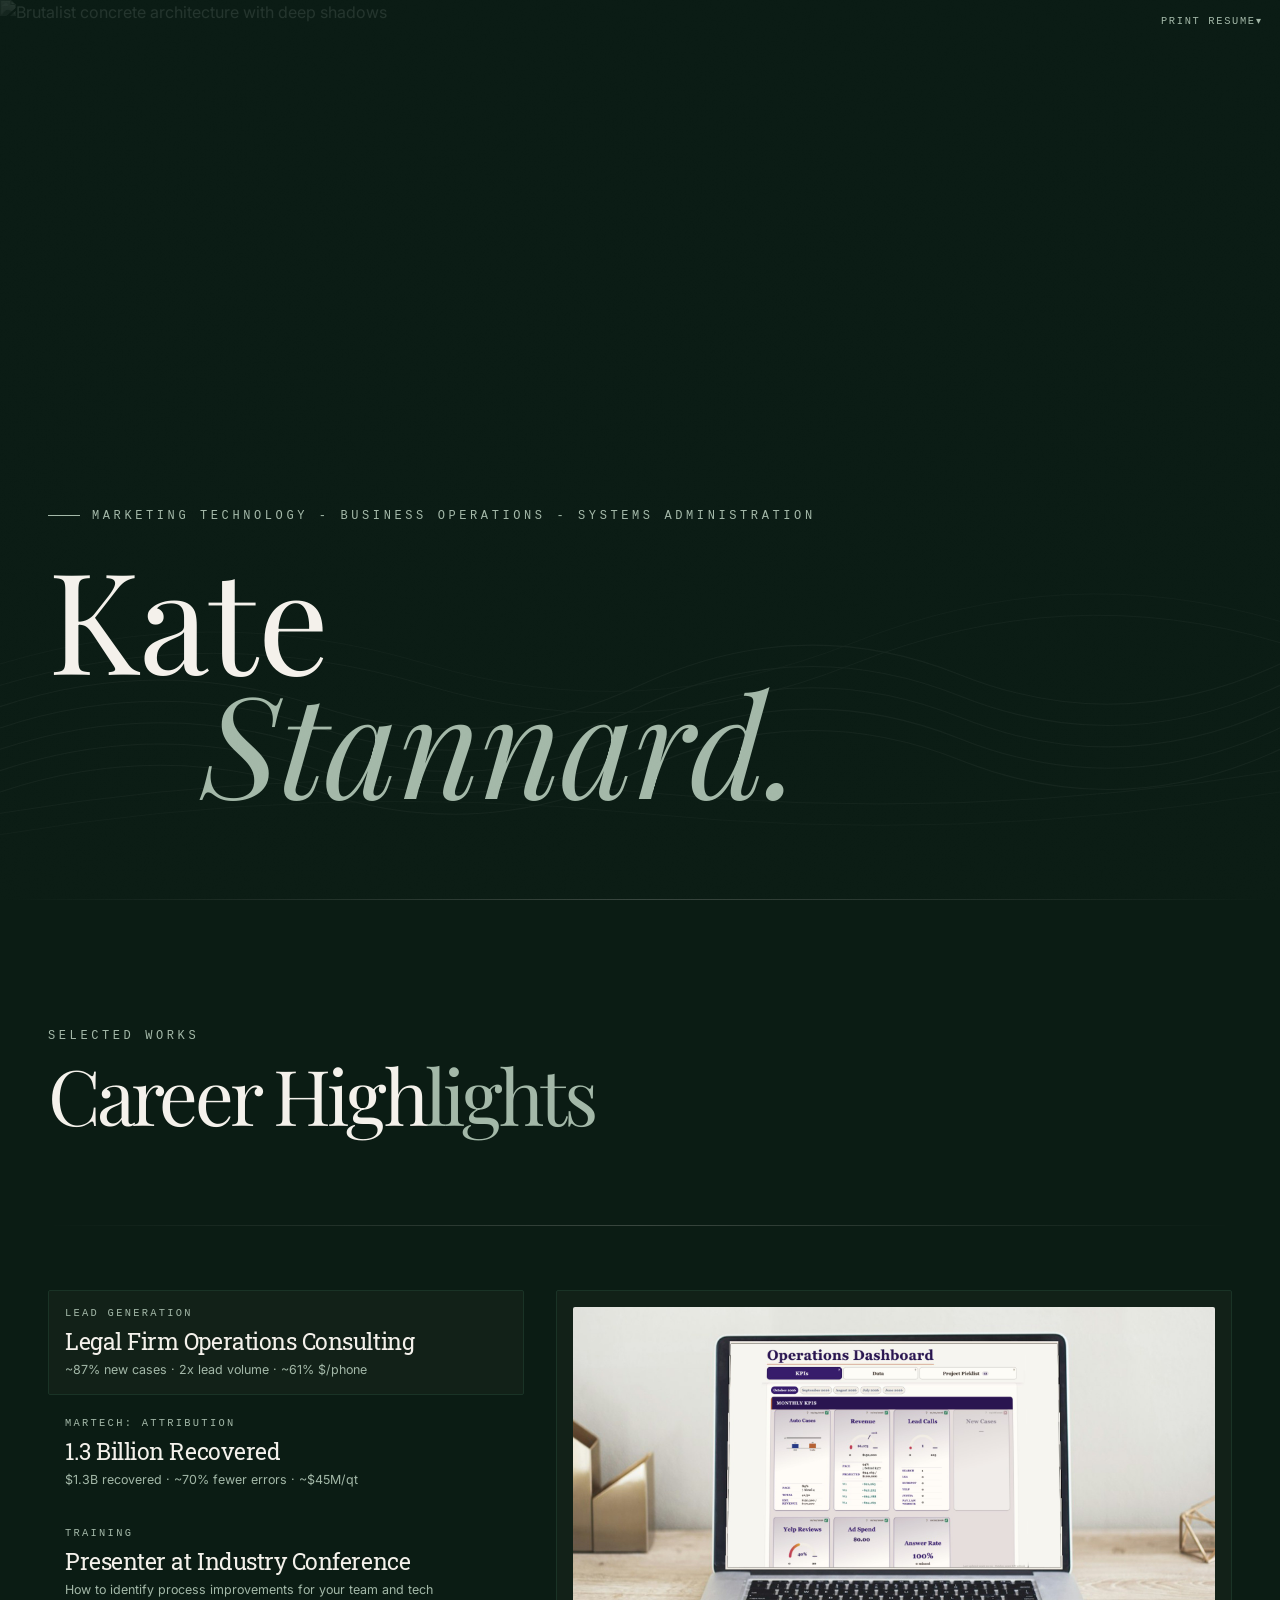
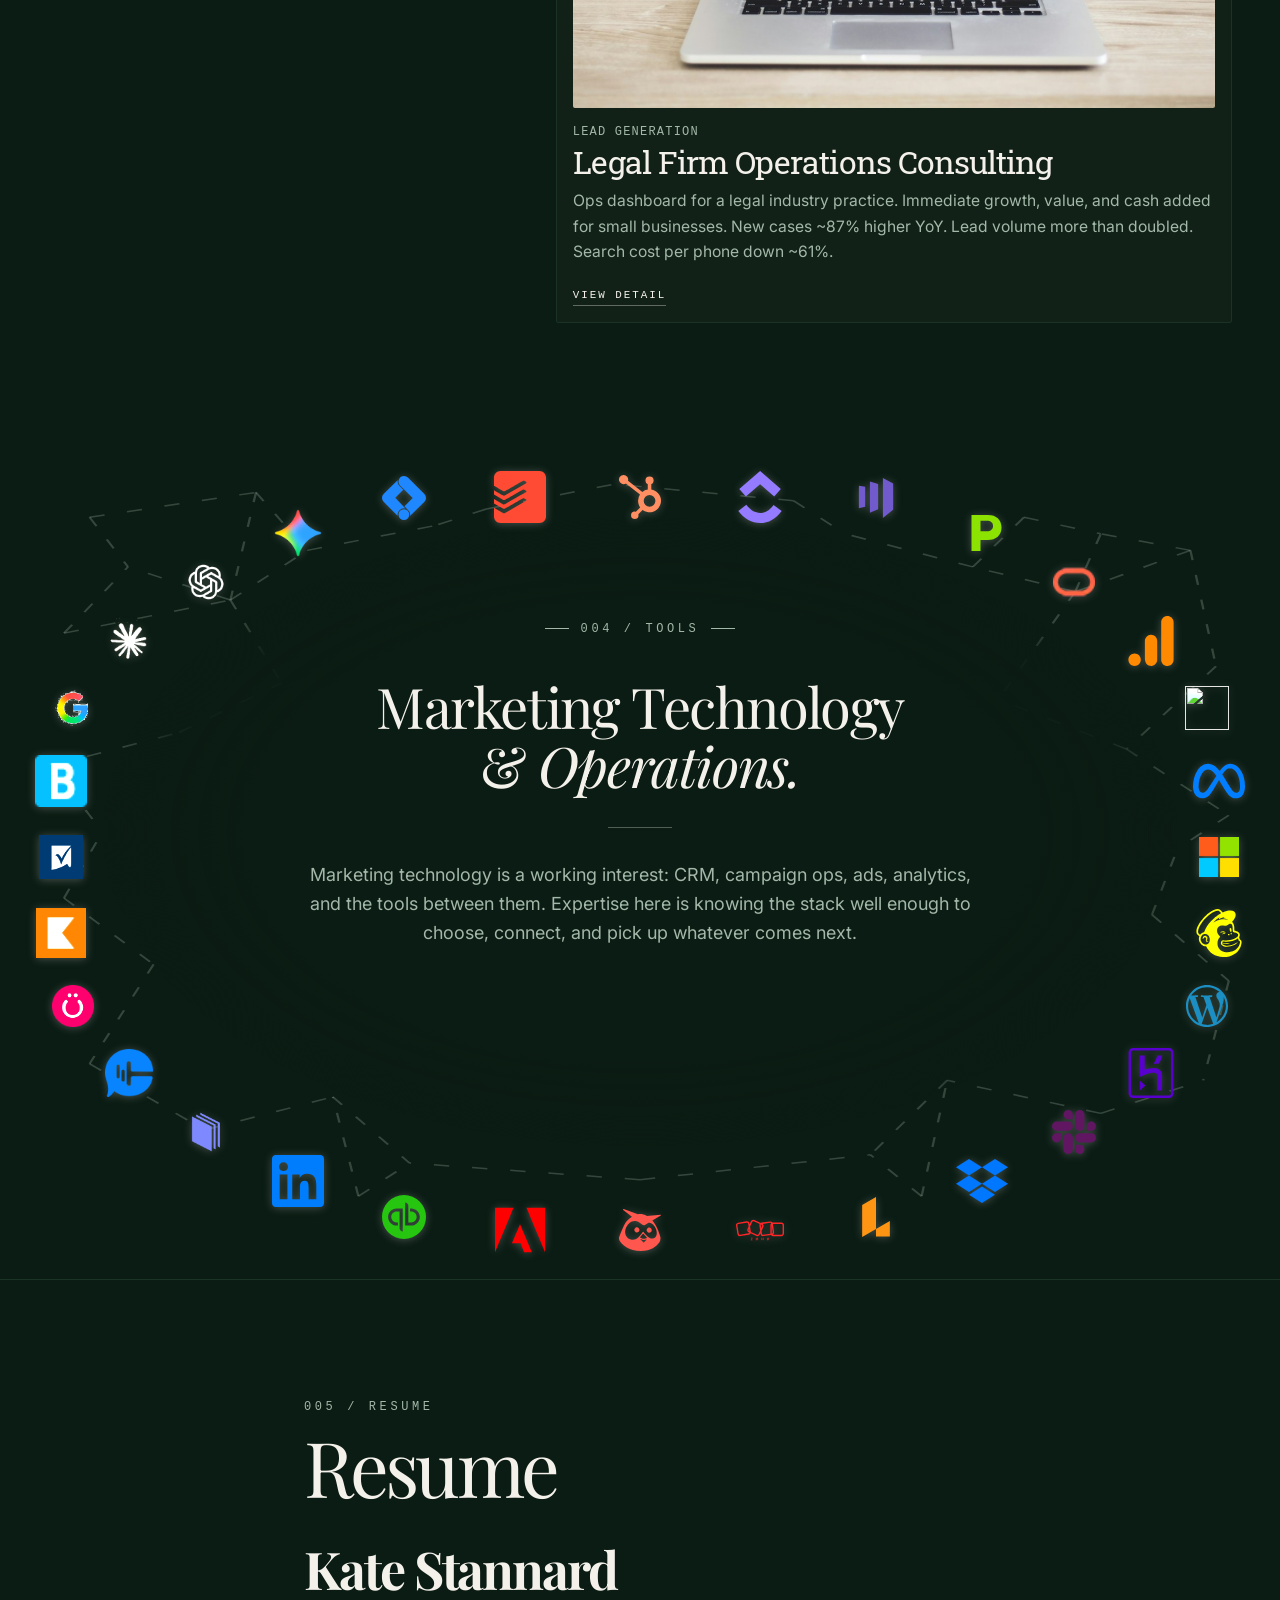
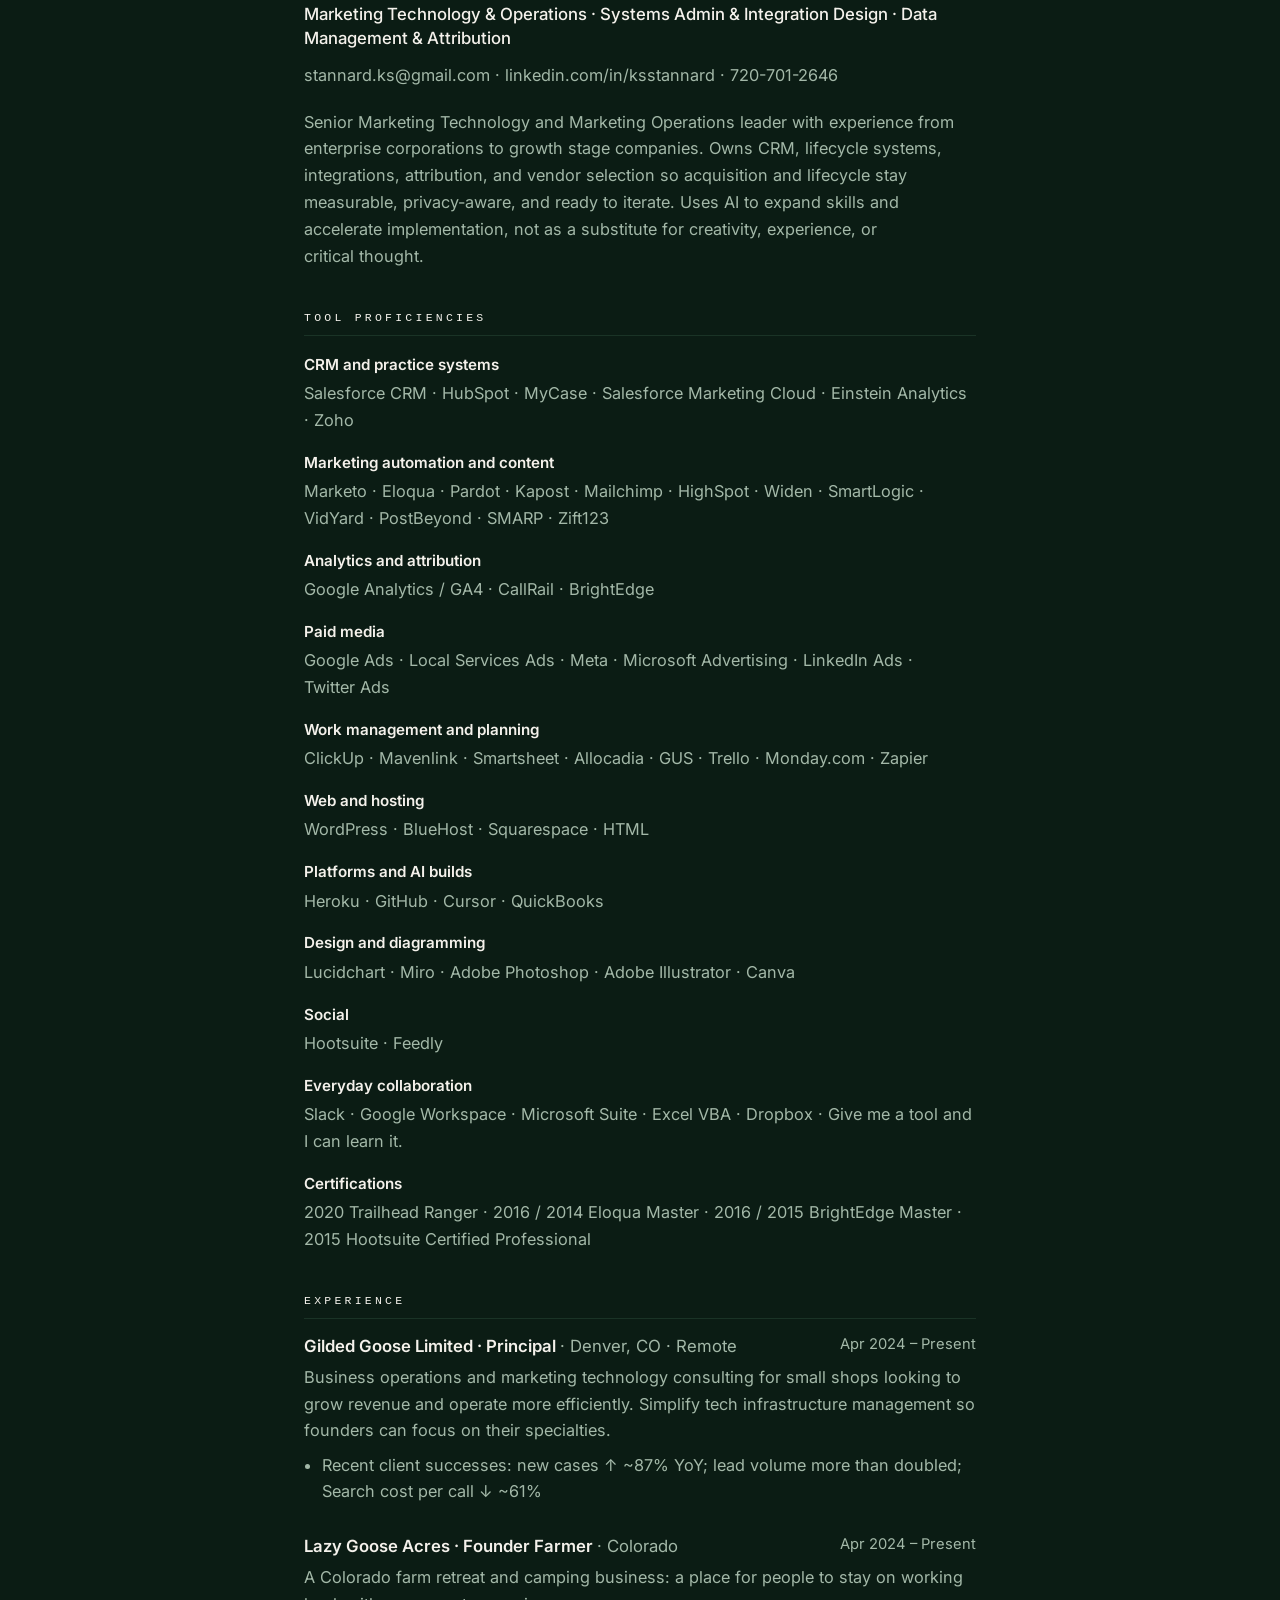
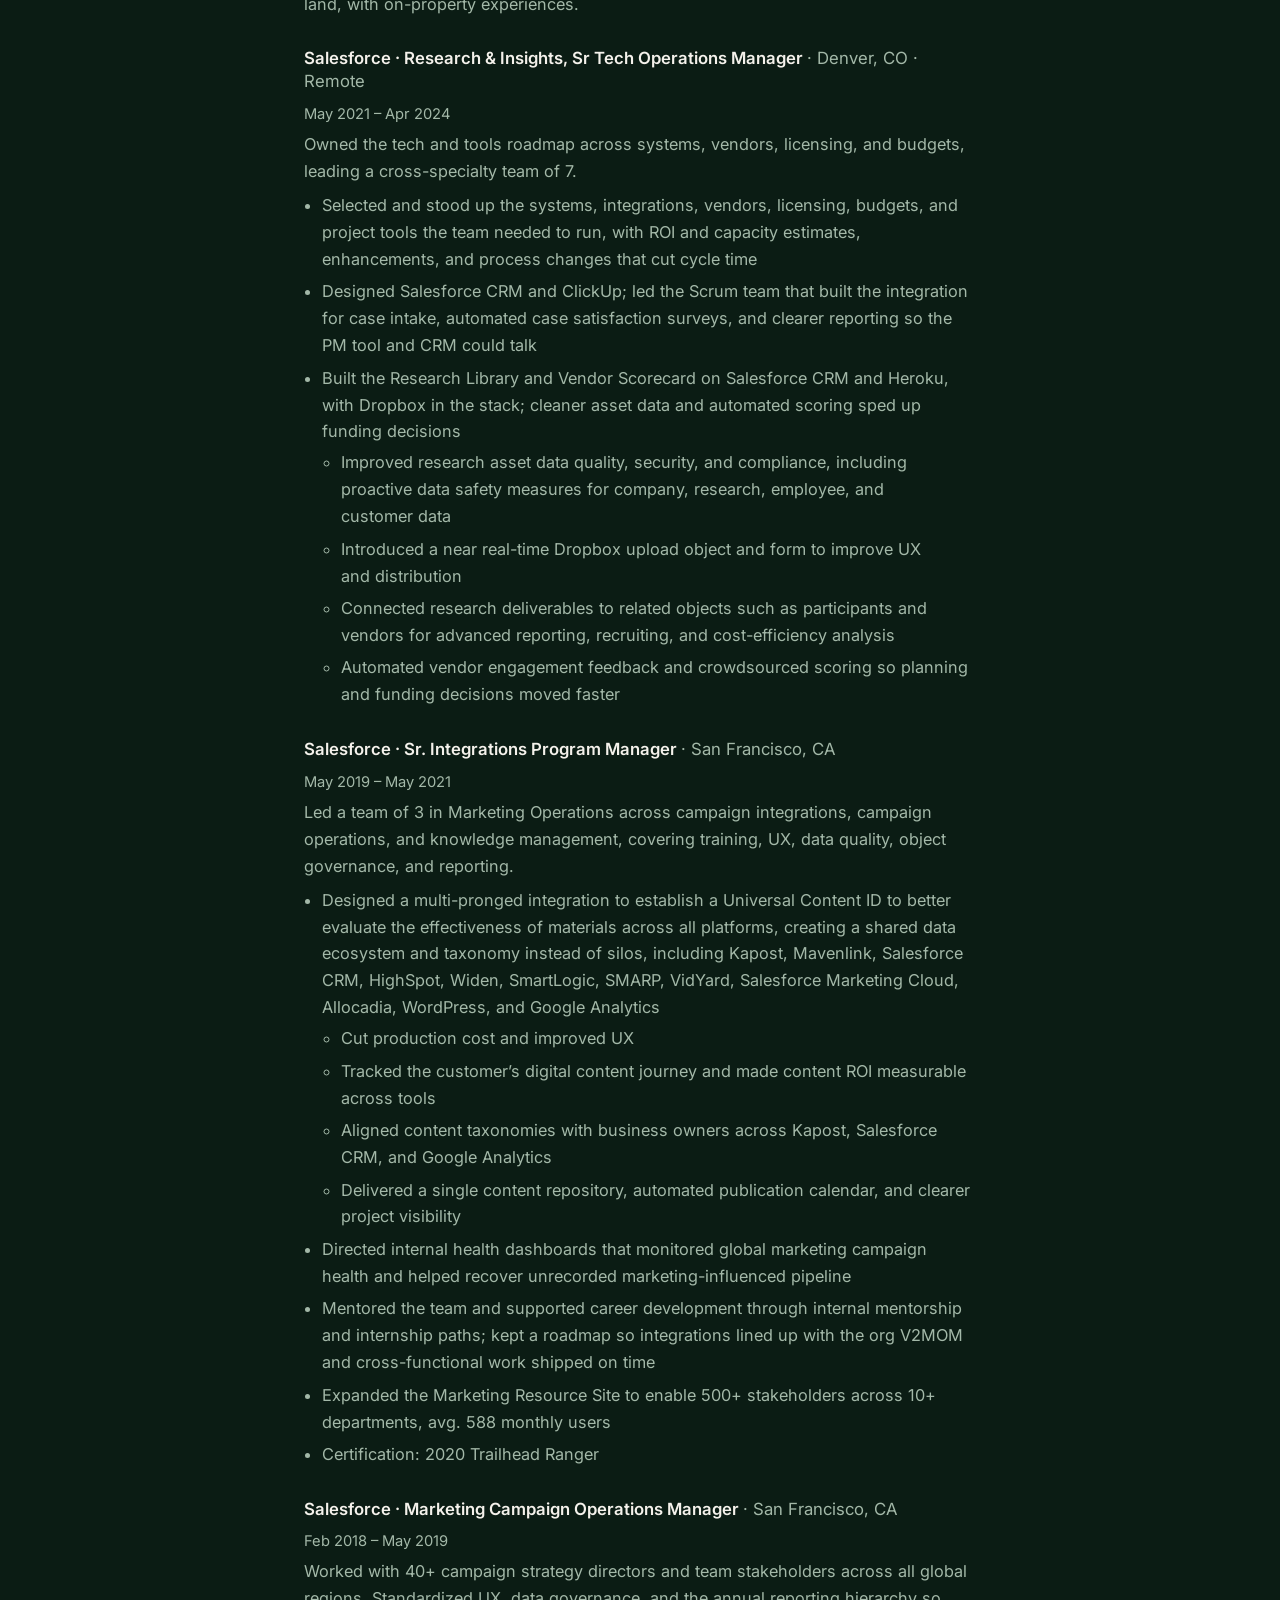
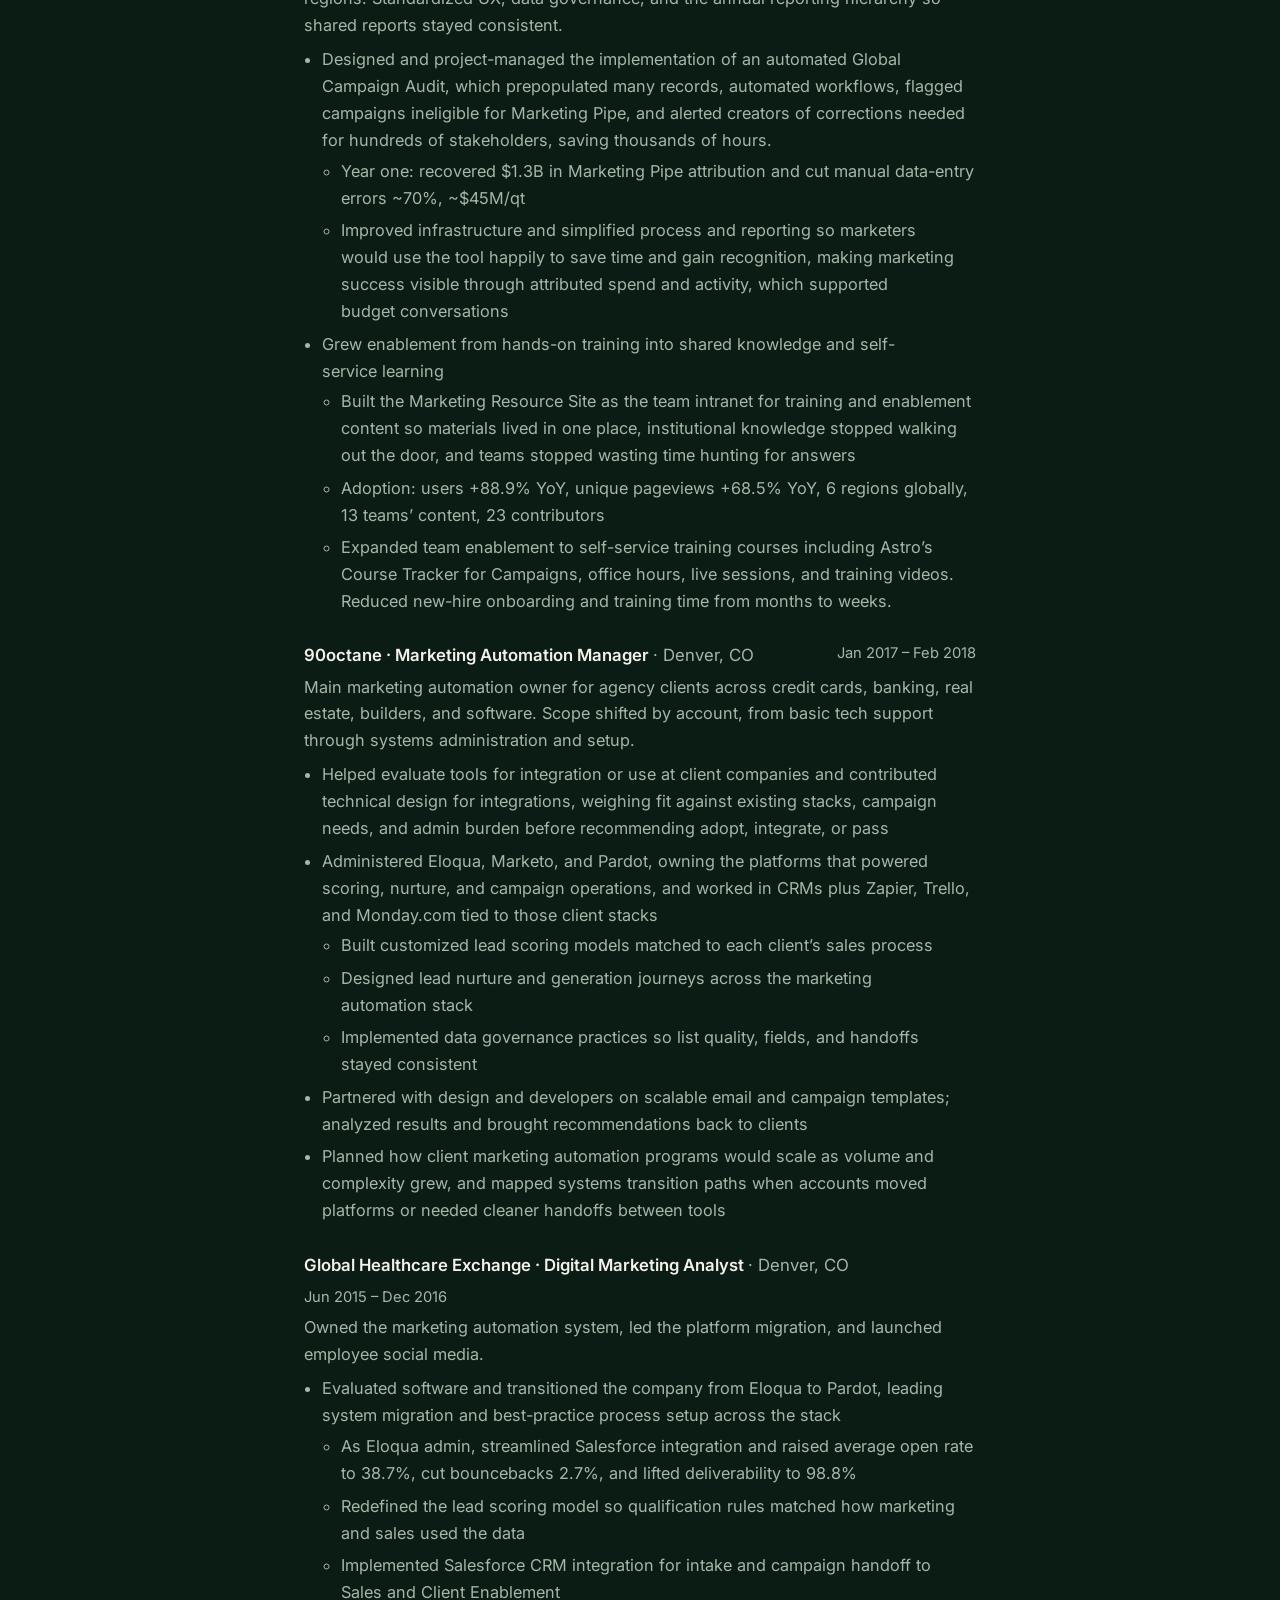
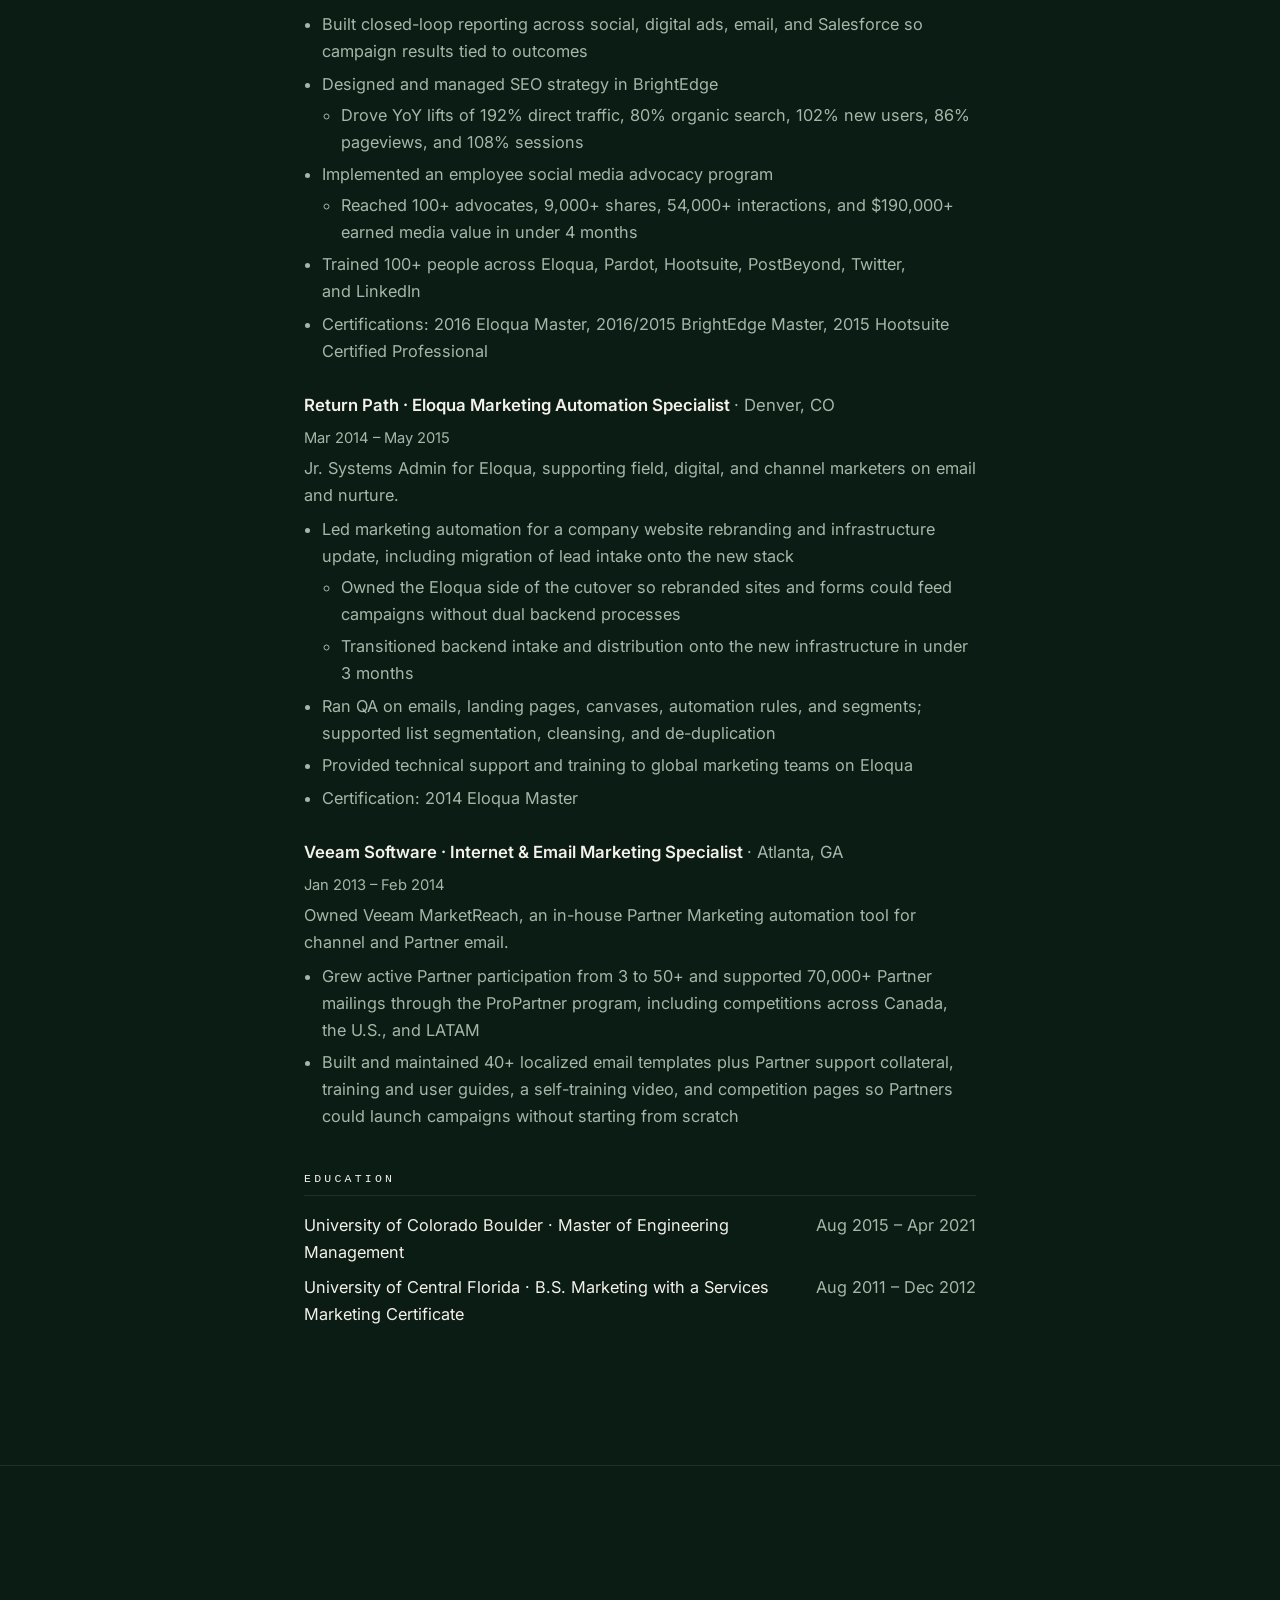
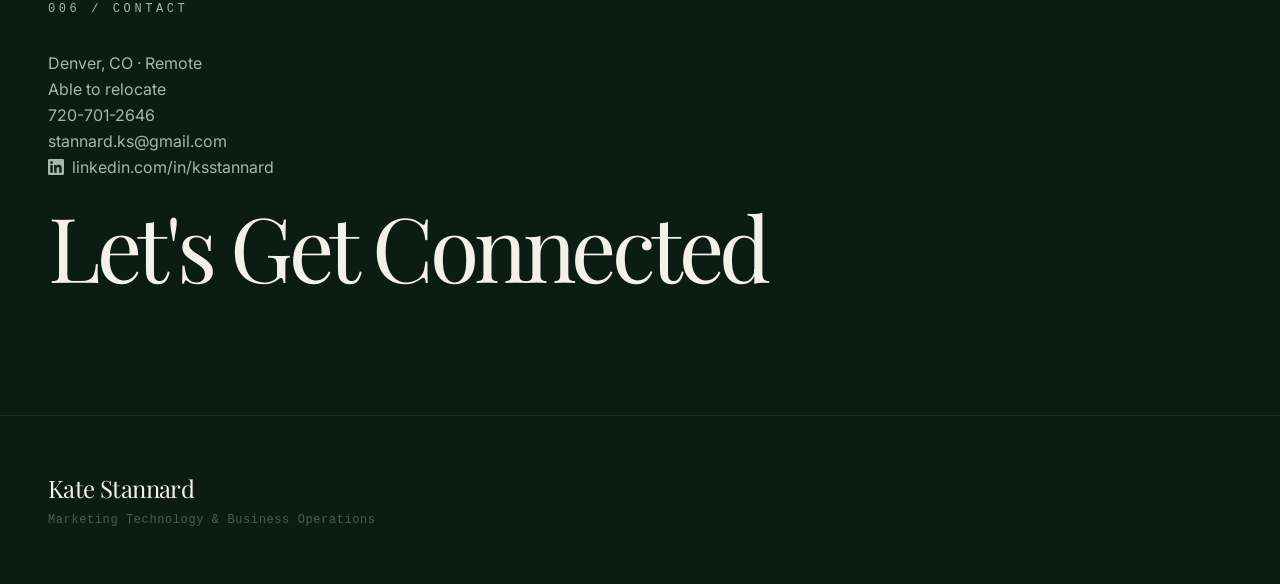
==== commit 324b0d27: "Publish Career Highlights copy, laptop KPI, and drop the Selected work index. Co-authored-by: Cursor" ====
--- a/index.html
+++ b/index.html
@@ -103,78 +103,6 @@
   outline-offset: 2px;
 }
 
-
-#works-text .works-text-list {
-  display: flex;
-  flex-direction: column;
-}
-#works-text .works-text-row {
-  display: grid;
-  grid-template-columns: 1fr;
-  gap: 0.55rem 2.5rem;
-  padding: 1.75rem 0;
-  border-top: 1px solid #1A3326;
-  text-decoration: none;
-  color: inherit;
-}
-@media (min-width: 768px) {
-  #works-text .works-text-row {
-    grid-template-columns: 7.5rem minmax(0, 1fr);
-    align-items: start;
-    padding: 2.1rem 0;
-  }
-}
-#works-text .works-text-row:last-child { border-bottom: 1px solid #1A3326; }
-#works-text .works-text-idx {
-  font-family: ui-monospace, SFMono-Regular, Menlo, monospace;
-  font-size: 0.65rem;
-  letter-spacing: 0.22em;
-  text-transform: uppercase;
-  color: #A3B8A8;
-  padding-top: 0.35rem;
-}
-#works-text .works-text-row h3 {
-  font-family: "Playfair Display", Georgia, serif;
-  font-size: clamp(1.5rem, 3vw, 2.15rem);
-  line-height: 1.05;
-  letter-spacing: -0.03em;
-  color: #F4F1EB;
-  margin: 0 0 0.45rem;
-}
-#works-text .works-text-row p {
-  margin: 0;
-  max-width: 40rem;
-  color: #A3B8A8;
-  font-size: 1rem;
-  line-height: 1.6;
-}
-#works-text .works-text-stats {
-  display: flex;
-  flex-wrap: wrap;
-  gap: 1.1rem 2.25rem;
-  margin-top: 1rem;
-}
-#works-text .works-text-stat {
-  min-width: 6.25rem;
-}
-#works-text .works-text-stat span {
-  display: block;
-  font-family: "Playfair Display", Georgia, serif;
-  font-size: 1.2rem;
-  line-height: 1.1;
-  letter-spacing: -0.02em;
-  color: #F4F1EB;
-}
-#works-text .works-text-stat small {
-  display: block;
-  margin-top: 0.28rem;
-  font-family: ui-monospace, SFMono-Regular, Menlo, monospace;
-  font-size: 0.62rem;
-  letter-spacing: 0.16em;
-  text-transform: uppercase;
-  color: #A3B8A8;
-}
-#works-text .works-text-row:hover h3 { color: #A3B8A8; }
 
 #works .work-photo--dash img { object-position: center center; }
 #works .work-photo {
@@ -300,71 +228,30 @@
 <div class="works-lp reveal" id="works-lp">
   <div class="works-lp-list" role="listbox" aria-label="Career highlights" id="works-lp-list">
     <button type="button" class="works-lp-btn" role="option" aria-selected="true" data-works-i="0" data-cursor="explore">
-      <span class="works-lp-kind">MarTech</span>
+      <span class="works-lp-kind">Lead Generation</span>
       <span class="works-lp-title">Legal Firm Operations Consulting</span>
       <span class="works-lp-stats">~87% new cases · 2x lead volume · ~61% $/phone</span>
     </button>
     <button type="button" class="works-lp-btn" role="option" aria-selected="false" data-works-i="1" data-cursor="explore">
-      <span class="works-lp-kind">Attribution</span>
+      <span class="works-lp-kind">MarTech: Attribution</span>
       <span class="works-lp-title">1.3 Billion Recovered</span>
+      <span class="works-lp-stats">$1.3B recovered · ~70% fewer errors · ~$45M/qt</span>
     </button>
     <button type="button" class="works-lp-btn" role="option" aria-selected="false" data-works-i="2" data-cursor="explore">
       <span class="works-lp-kind">Training</span>
       <span class="works-lp-title">Presenter at Industry Conference</span>
+      <span class="works-lp-stats">How to identify process improvements for your team and tech</span>
     </button>
   </div>
   <div class="works-lp-preview" id="works-lp-preview" aria-live="polite">
     <div class="work-photo work-photo--dash">
-      <img src="assets/works/kpi-dashboard.jpg?v=dash3" alt="Operations KPI dashboard on a laptop screen" class="w-full h-full object-cover object-center" loading="lazy" width="960" height="600" id="works-lp-img">
-    </div>
-    <p class="text-[#A3B8A8] text-xs font-mono tracking-widest uppercase mb-1" id="works-lp-kind">MarTech</p>
+      <img src="assets/works/kpi-dashboard.jpg?v=dash4" alt="Operations KPI dashboard on a laptop screen" class="w-full h-full object-cover object-center" loading="lazy" width="960" height="600" id="works-lp-img">
+    </div>
+    <p class="text-[#A3B8A8] text-xs font-mono tracking-widest uppercase mb-1" id="works-lp-kind">Lead Generation</p>
     <h3 id="works-lp-title">Legal Firm Operations Consulting</h3>
     <p class="works-lp-body" id="works-lp-body">Ops dashboard for a legal industry practice. Immediate growth, value, and cash added for small businesses. New cases ~87% higher YoY. Lead volume more than doubled. Search cost per phone down ~61%.</p>
     <a class="works-lp-link" id="works-lp-link" href="#works">View detail</a>
   </div>
-</div>
-</section><section id="works-text" class="bg-[#0B1C14] px-6 md:px-12 pb-24 md:pb-32">
-  <div class="mb-12 md:mb-16 reveal">
-    <span class="text-[#A3B8A8] text-xs font-mono tracking-[0.3em] uppercase block mb-4">003 / Index</span>
-    <h2 class="font-serif text-[clamp(2.5rem,6vw,5rem)] text-[#F4F1EB] leading-[0.9] tracking-tighter">Selected <em class="not-italic text-[#A3B8A8]">work</em></h2>
-  </div>
-  <div class="works-text-list">
-<a class="works-text-row reveal" href="#works">
-  <span class="works-text-idx">01 / MarTech</span>
-  <div>
-    <h3>Legal Firm Operations Consulting</h3>
-    <p>Ops dashboard for a legal industry practice. Immediate growth, value, and cash added for small businesses. New cases ~87% higher YoY. Lead volume more than doubled. Search cost per phone down ~61%.</p>
-    <div class="works-text-stats">
-      <div class="works-text-stat"><span>~87%</span><small>New cases YoY</small></div>
-      <div class="works-text-stat"><span>2x</span><small>Lead volume</small></div>
-      <div class="works-text-stat"><span>~61%</span><small>Lower Search $/phone</small></div>
-    </div>
-  </div>
-</a>
-<a class="works-text-row reveal" href="#works">
-  <span class="works-text-idx">02 / Attribution</span>
-  <div>
-    <h3>1.3 Billion Recovered</h3>
-    <p>Automated Global Campaign Audit that prepopulated records, ran workflows, and flagged corrections for hundreds of stakeholders. Year one recovered $1.3B in Marketing Pipe and cut manual data-entry errors ~70%.</p>
-    <div class="works-text-stats">
-      <div class="works-text-stat"><span>$1.3B</span><small>Recovered year one</small></div>
-      <div class="works-text-stat"><span>~70%</span><small>Fewer data-entry errors</small></div>
-      <div class="works-text-stat"><span>~$45M/qt</span><small>Attribution recovered</small></div>
-    </div>
-  </div>
-</a>
-<a class="works-text-row reveal" href="https://www.youtube.com/watch?v=Ok0SnFfD7Xs" target="_blank" rel="noopener noreferrer">
-  <span class="works-text-idx">03 / Training</span>
-  <div>
-    <h3>Presenter at Industry Conference</h3>
-    <p>Taught a training workshop at ClickUp's Level Up event. Live instruction for operators on merging people, process, and systems, not a slide walkthrough of one integration.</p>
-    <div class="works-text-stats">
-      <div class="works-text-stat"><span>Live</span><small>Workshop</small></div>
-      <div class="works-text-stat"><span>ClickUp</span><small>Level Up event</small></div>
-      <div class="works-text-stat"><span>Ops</span><small>People, process, systems</small></div>
-    </div>
-  </div>
-</a>
 </div>
 </section> <section id="manifesto" class="relative bg-[#0B1C14] py-24 md:py-40 overflow-hidden"> <div class="tool-cloud" aria-hidden="true">
 <svg class="tool-cloud-net" viewBox="0 0 100 100" preserveAspectRatio="none" fill="none"><line x1="7" y1="8" x2="20" y2="5"/><line x1="7" y1="8" x2="10" y2="14"/><line x1="20" y1="5" x2="18" y2="18"/><line x1="20" y1="5" x2="24" y2="12"/><line x1="38" y1="7" x2="34" y2="9"/><line x1="38" y1="7" x2="48" y2="4"/><line x1="62" y1="6" x2="66" y2="10"/><line x1="62" y1="6" x2="48" y2="4"/><line x1="80" y1="8" x2="76" y2="14"/><line x1="80" y1="8" x2="86" y2="10"/><line x1="93" y1="12" x2="84" y2="17"/><line x1="93" y1="12" x2="95" y2="26"/><line x1="93" y1="12" x2="86" y2="10"/><line x1="5" y1="22" x2="18" y2="18"/><line x1="5" y1="22" x2="10" y2="14"/><line x1="18" y1="18" x2="24" y2="12"/><line x1="18" y1="18" x2="22" y2="28"/><line x1="18" y1="18" x2="10" y2="14"/><line x1="84" y1="17" x2="76" y2="14"/><line x1="84" y1="17" x2="78" y2="30"/><line x1="84" y1="17" x2="86" y2="10"/><line x1="95" y1="26" x2="88" y2="36"/><line x1="4" y1="38" x2="14" y2="34"/><line x1="4" y1="38" x2="8" y2="46"/><line x1="14" y1="34" x2="22" y2="28"/><line x1="88" y1="36" x2="96" y2="44"/><line x1="88" y1="36" x2="78" y2="30"/><line x1="96" y1="44" x2="92" y2="48"/><line x1="5" y1="54" x2="12" y2="62"/><line x1="5" y1="54" x2="8" y2="46"/><line x1="12" y1="62" x2="7" y2="74"/><line x1="90" y1="56" x2="96" y2="64"/><line x1="90" y1="56" x2="92" y2="48"/><line x1="96" y1="64" x2="94" y2="76"/><line x1="7" y1="74" x2="16" y2="82"/><line x1="16" y1="82" x2="26" y2="78"/><line x1="28" y1="90" x2="26" y2="78"/><line x1="28" y1="90" x2="32" y2="86"/><line x1="50" y1="88" x2="32" y2="86"/><line x1="50" y1="88" x2="68" y2="85"/><line x1="72" y1="90" x2="74" y2="76"/><line x1="72" y1="90" x2="68" y2="85"/><line x1="86" y1="80" x2="94" y2="76"/><line x1="86" y1="80" x2="74" y2="76"/><line x1="24" y1="12" x2="34" y2="9"/><line x1="76" y1="14" x2="66" y2="10"/><line x1="26" y1="78" x2="32" y2="86"/><line x1="74" y1="76" x2="68" y2="85"/></svg>
@@ -872,17 +759,17 @@
           var photoWrap = img ? img.closest('.work-photo') : null;
           var items = [
             {
-              kind: 'MarTech',
+              kind: 'Lead Generation',
               title: 'Legal Firm Operations Consulting',
               body: 'Ops dashboard for a legal industry practice. Immediate growth, value, and cash added for small businesses. New cases ~87% higher YoY. Lead volume more than doubled. Search cost per phone down ~61%.',
               href: '#works',
-              img: 'assets/works/kpi-dashboard.jpg?v=dash3',
+              img: 'assets/works/kpi-dashboard.jpg?v=dash4',
               alt: 'Operations KPI dashboard on a laptop screen',
               dash: true,
               external: false
             },
             {
-              kind: 'Attribution',
+              kind: 'MarTech: Attribution',
               title: '1.3 Billion Recovered',
               body: 'Automated Global Campaign Audit that prepopulated records, ran workflows, and flagged corrections for hundreds of stakeholders. Year one recovered $1.3B in Marketing Pipe and cut manual data-entry errors ~70%.',
               href: '#works',
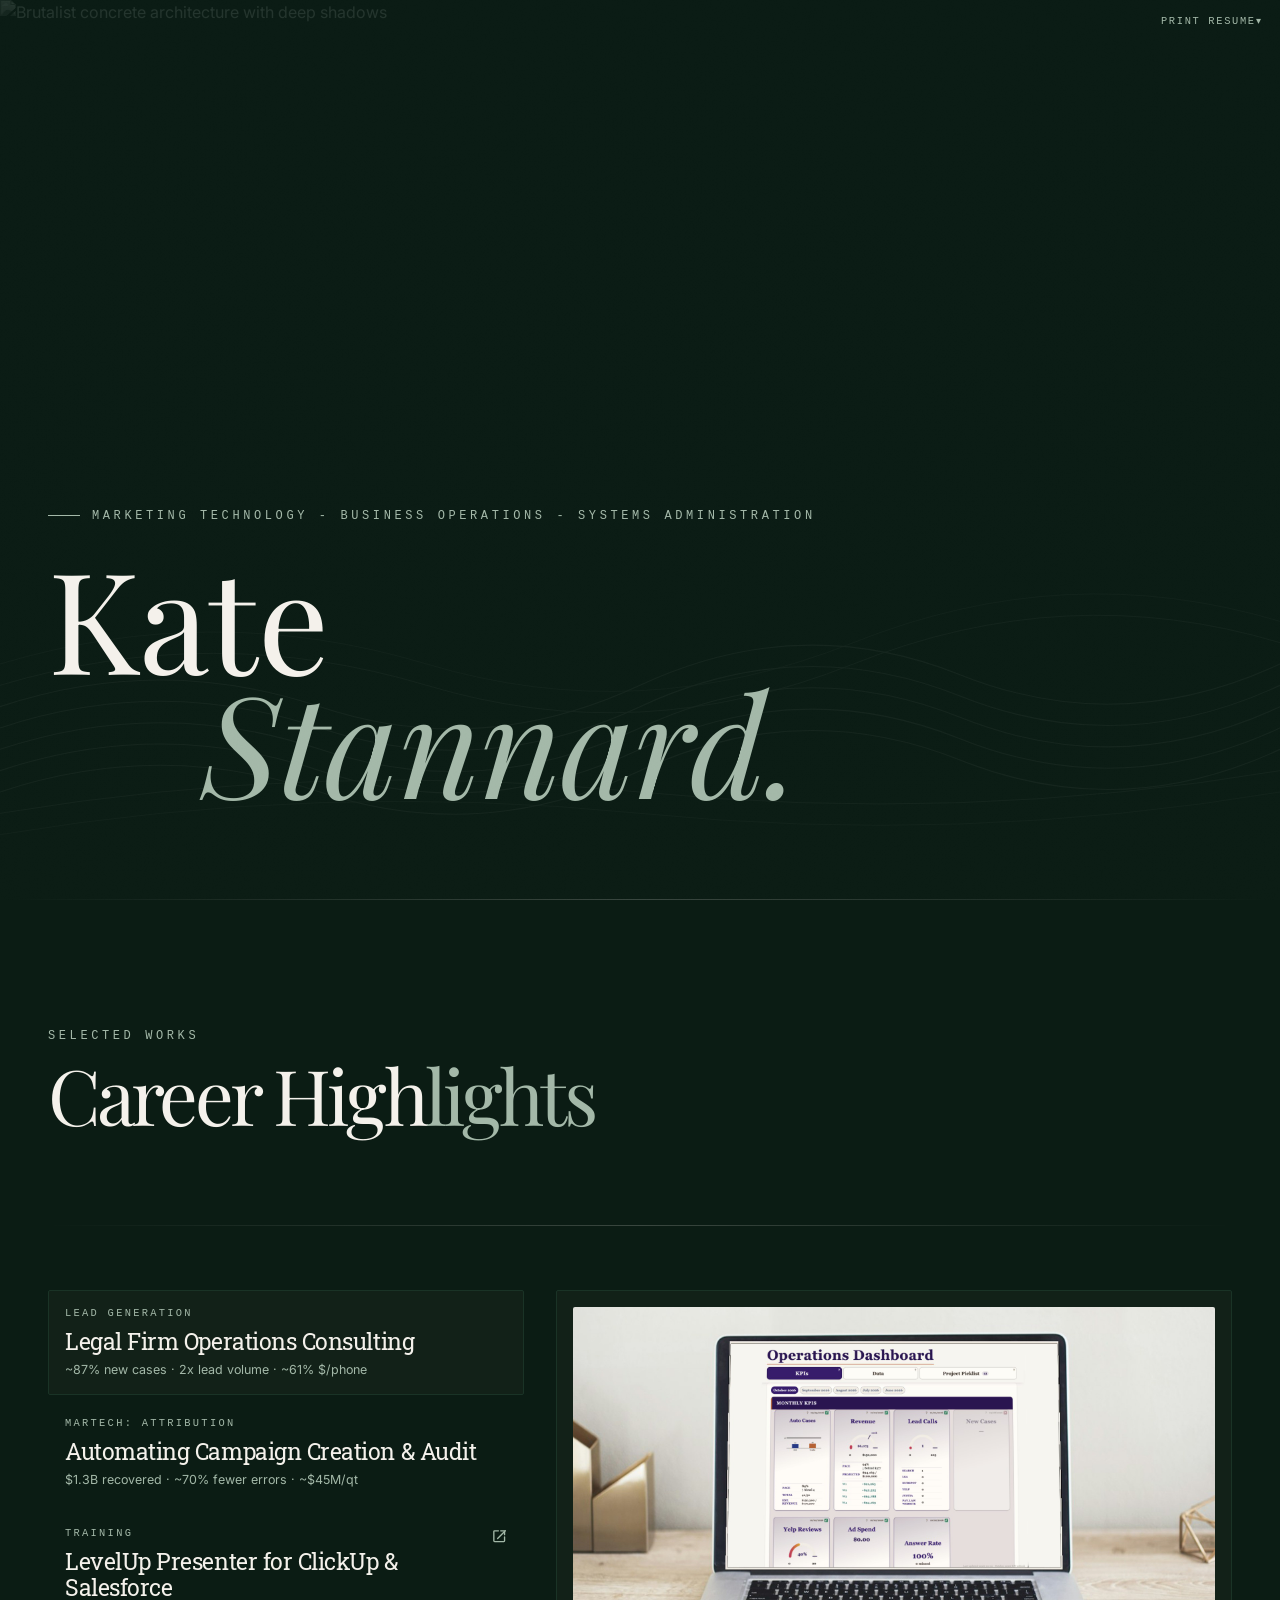
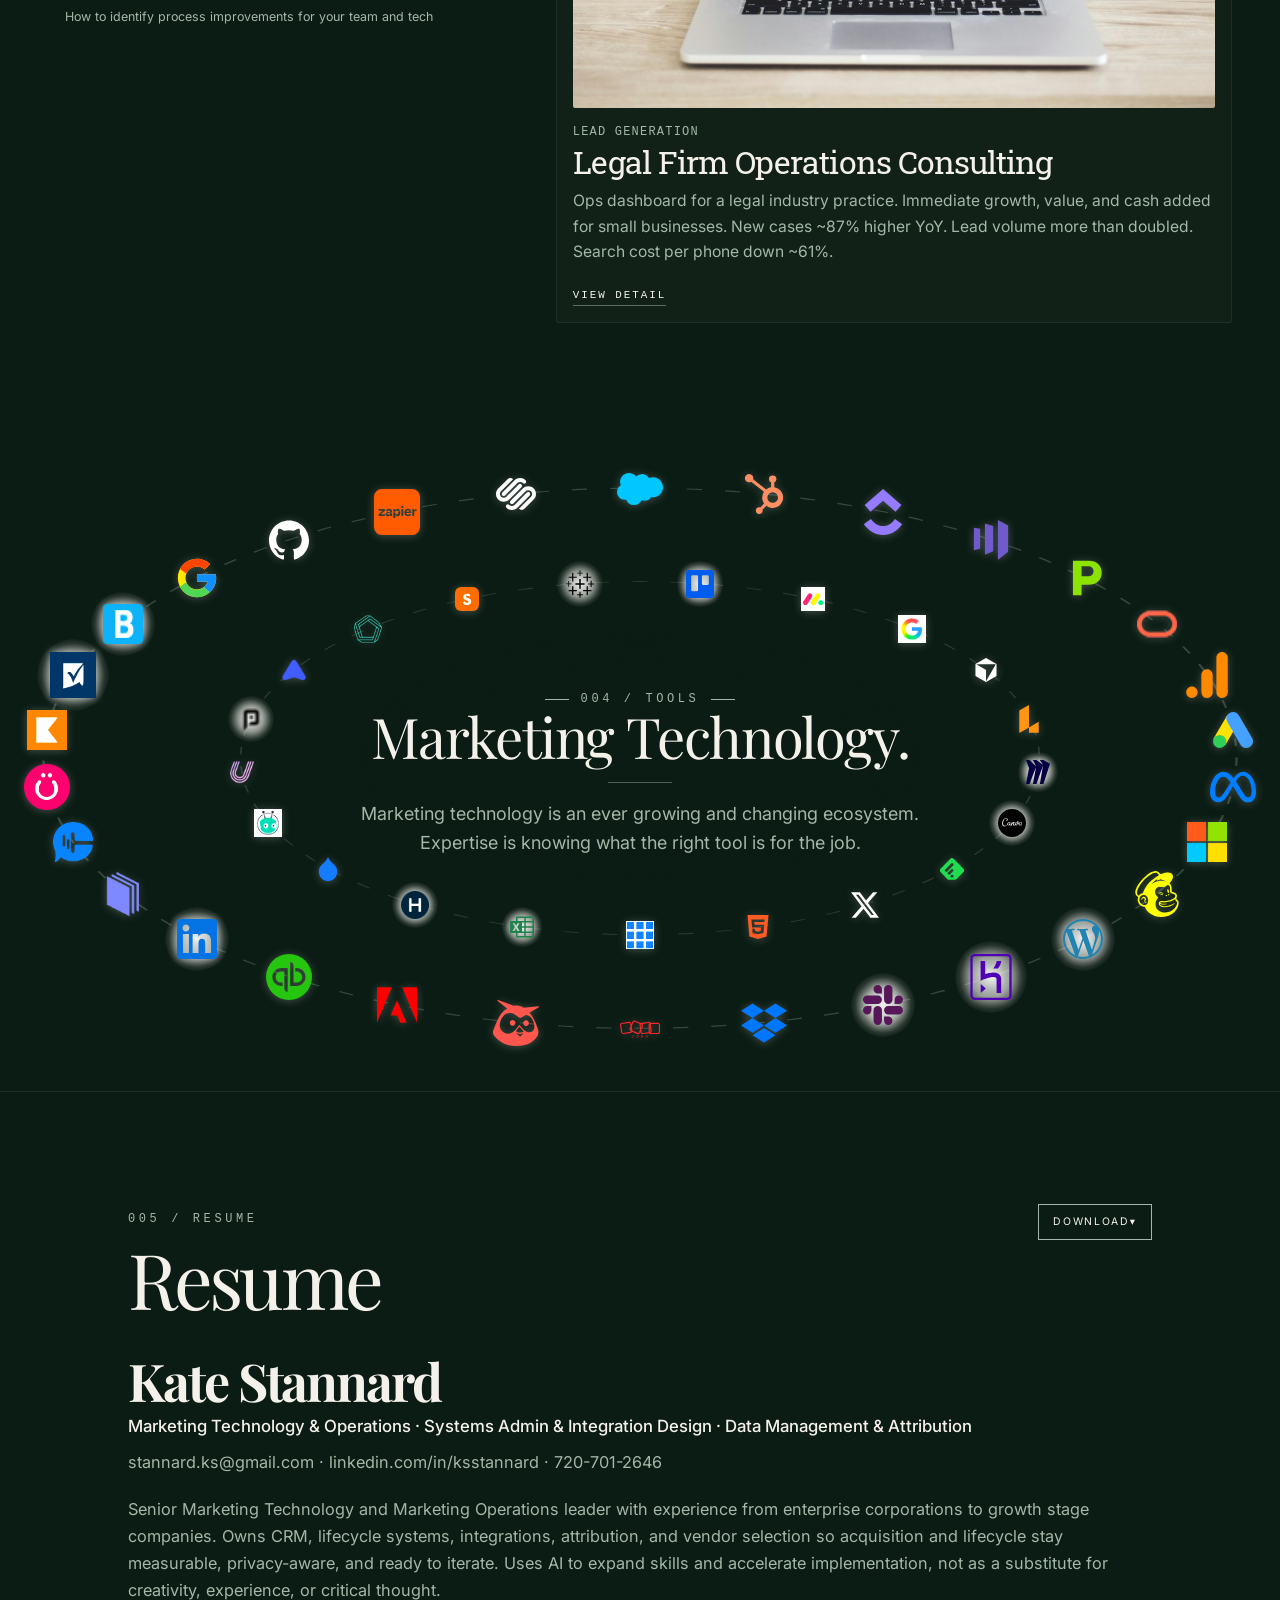
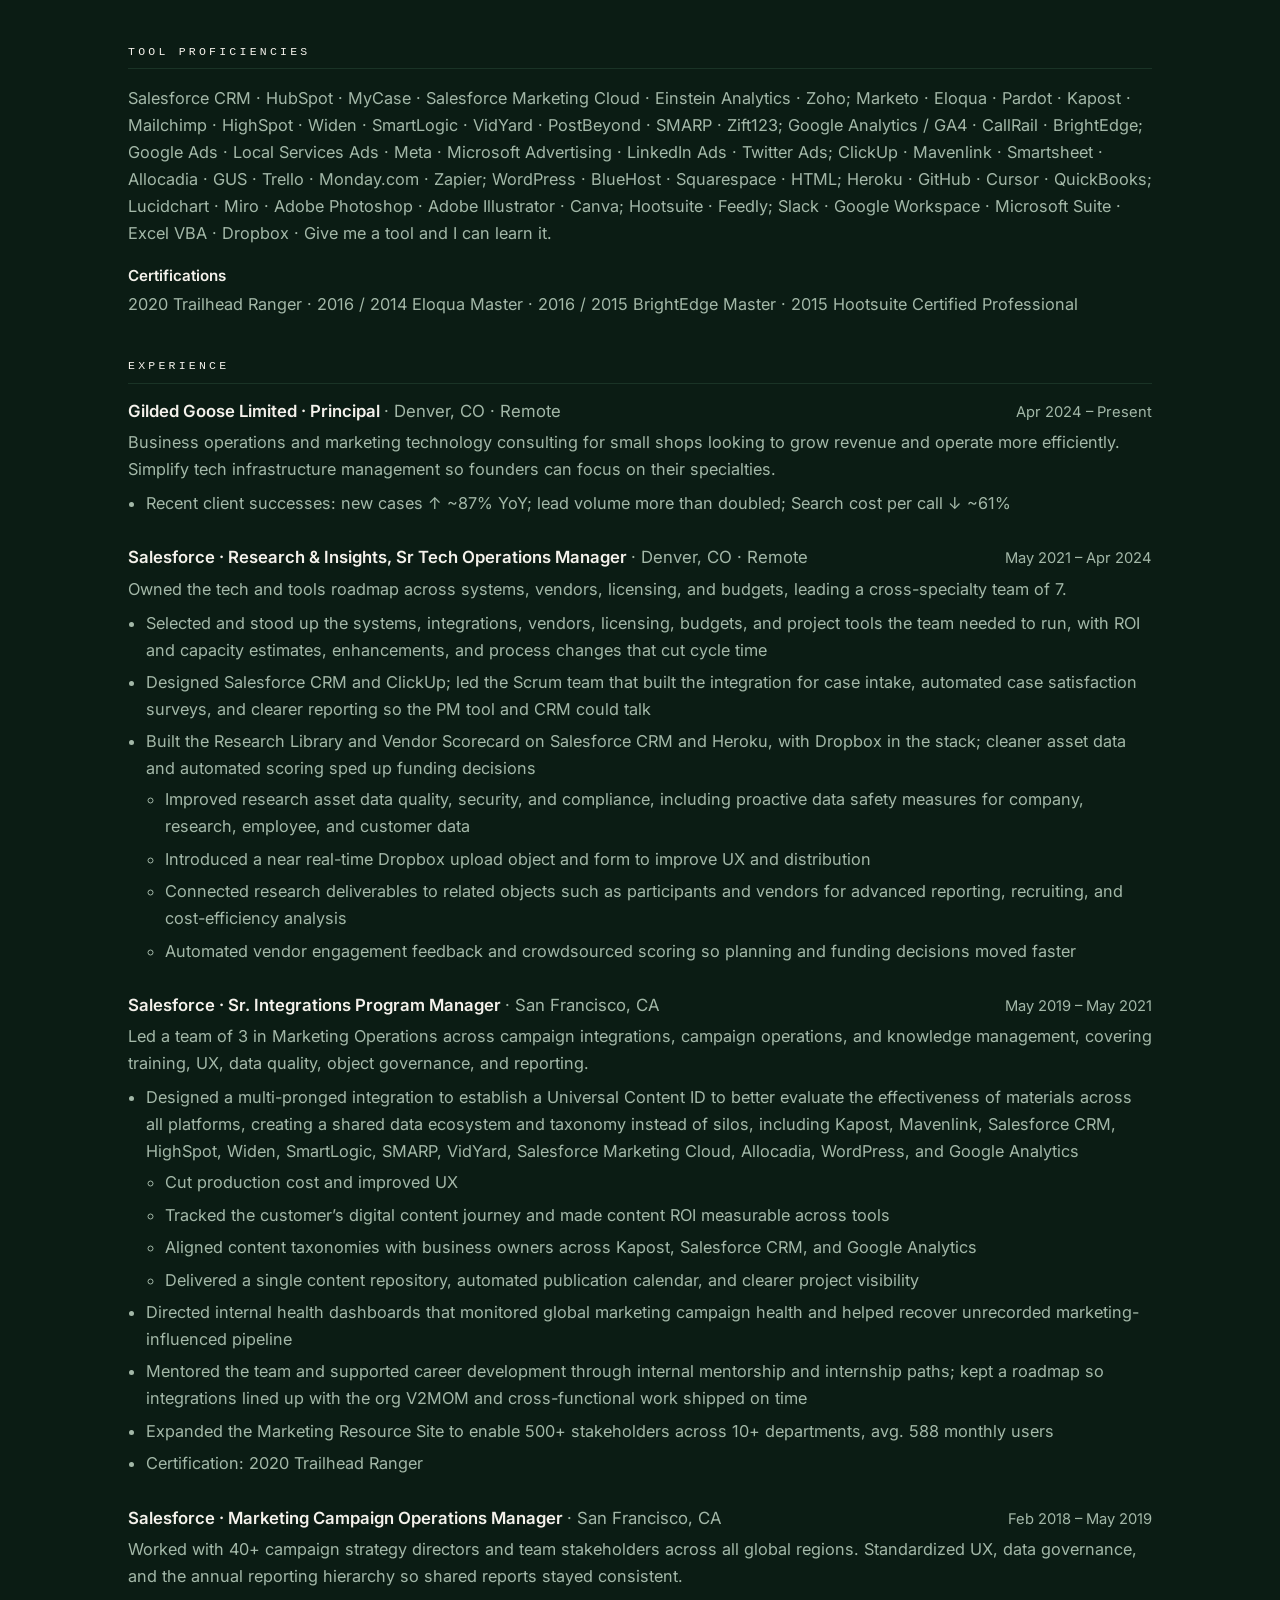
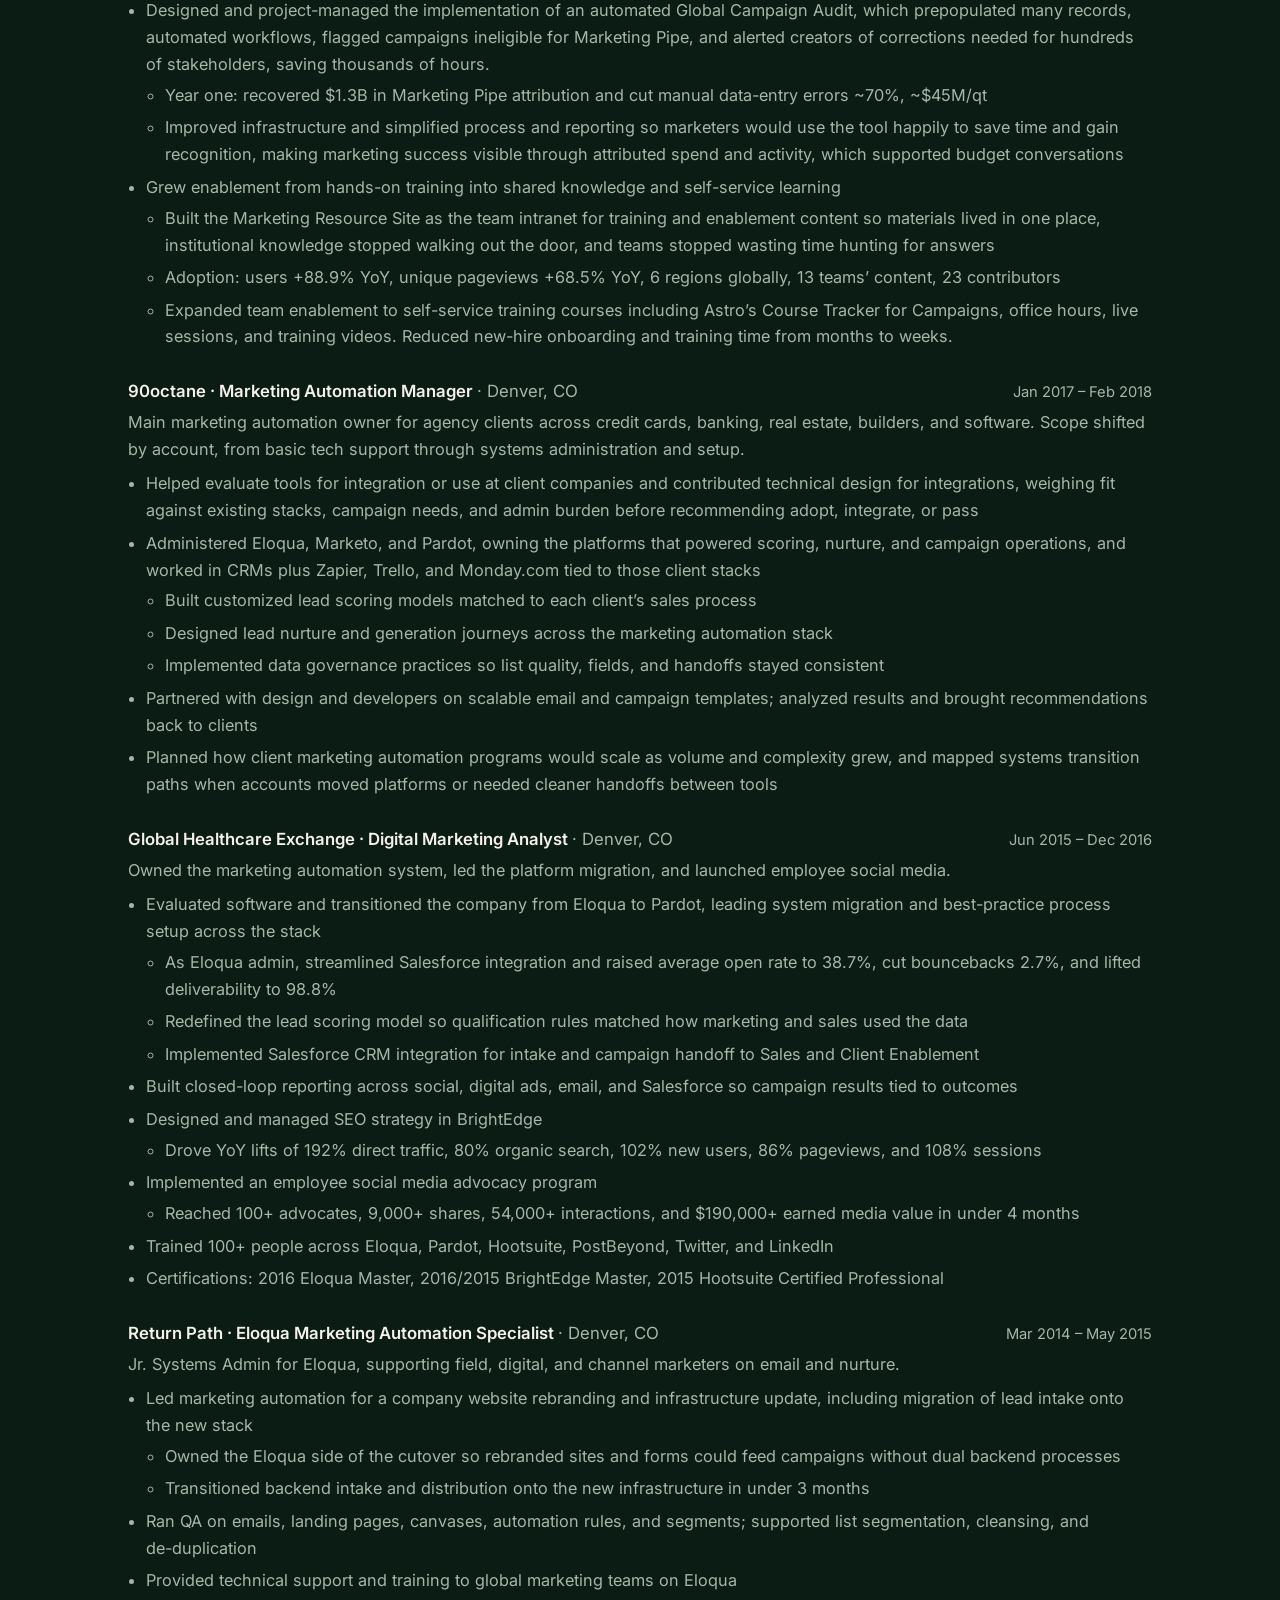
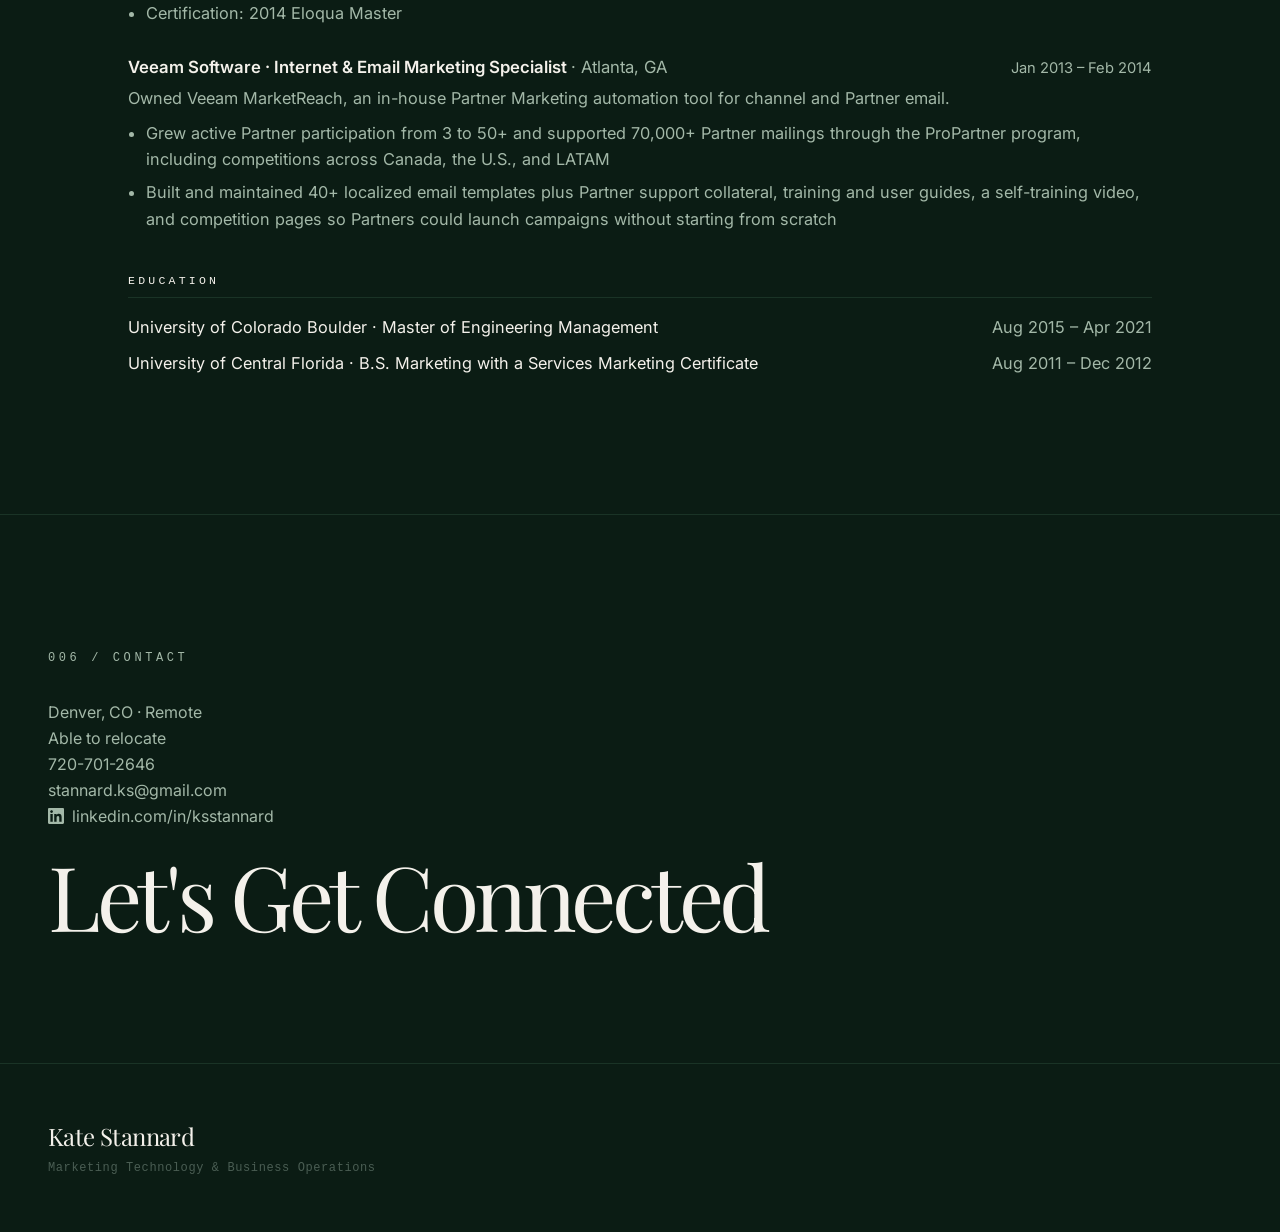
==== commit 960d31a6: "Publish resume download, summarized tools ring, and on-page resume updates. Co-authored-by: Cursor <" ====
--- a/index.html
+++ b/index.html
@@ -58,6 +58,25 @@
   font-size: 0.78rem;
   line-height: 1.4;
   color: #A3B8A8;
+}
+#works .works-lp-row {
+  position: relative;
+}
+#works .works-lp-row .works-lp-btn { padding-right: 2.2rem; }
+#works .works-lp-out {
+  position: absolute;
+  top: 1.05rem;
+  right: 0.95rem;
+  width: 1.15rem;
+  height: 1.15rem;
+  color: #A3B8A8;
+  z-index: 2;
+}
+#works .works-lp-out:hover { color: #F4F1EB; }
+#works .works-lp-out svg {
+  display: block;
+  width: 100%;
+  height: 100%;
 }
 #works .works-lp-preview {
   border: 1px solid #1A3326;
@@ -151,9 +170,23 @@
   white-space: nowrap;
 }
 .print-resume-menu a:hover { color: #F4F1EB; }
+#resume .resume-head {
+  display: flex;
+  align-items: flex-start;
+  justify-content: space-between;
+  gap: 1.25rem;
+}
+#resume .resume-dl { z-index: 25; }
+#resume .resume-dl > summary {
+  border: 1px solid #A3B8A8;
+  color: #F4F1EB;
+  padding: 0.55rem 0.9rem;
+  font-size: 0.65rem;
+}
+#resume .resume-dl > summary:hover { border-color: #F4F1EB; }
 
 #resume { background:#0B1C14; border-top:1px solid #1A3326; }
-#resume .resume-inner { max-width: 48rem; margin: 0 auto; padding: 5rem 1.5rem 6.5rem; }
+#resume .resume-inner { max-width: 70rem; margin: 0 auto; padding: 5rem 1.5rem 6.5rem; }
 @media (min-width: 768px) {
   #resume .resume-inner { padding: 7rem 3rem 8rem; }
 }
@@ -199,9 +232,12 @@
 }
 #resume .resume-copy .tools p { margin: 0 0 0.35rem; color: #A3B8A8; }
 #resume .resume-copy .job { margin-bottom: 1.85rem; }
-#resume .resume-copy .job-head { display:flex; justify-content:space-between; gap: 0.75rem; font-weight:600; flex-wrap:wrap; color: #F4F1EB; font-size: 1.05rem; line-height: 1.35; }
+#resume .resume-copy .job-head { display:flex; justify-content:space-between; align-items:baseline; gap: 1rem; font-weight:600; flex-wrap:wrap; color: #F4F1EB; font-size: 1.05rem; line-height: 1.35; }
 #resume .resume-copy .job-loc { font-weight: 400; color: #A3B8A8; }
-#resume .resume-copy .job-dates { font-weight: 400; color: #A3B8A8; font-size: 0.92rem; }
+#resume .resume-copy .job-dates { font-weight: 400; color: #A3B8A8; font-size: 0.92rem; white-space: nowrap; flex: 0 0 auto; }
+@media (min-width: 900px) {
+  #resume .resume-copy .job-head { flex-wrap: nowrap; }
+}
 #resume .resume-copy .role-blurb { margin: 0.4rem 0 0.45rem; color: #A3B8A8; }
 #resume .resume-copy ul { margin: 0.15rem 0 0; padding-left: 1.15rem; list-style: disc; }
 #resume .resume-copy ul ul { list-style: circle; margin-top: 0.25rem; }
@@ -234,14 +270,19 @@
     </button>
     <button type="button" class="works-lp-btn" role="option" aria-selected="false" data-works-i="1" data-cursor="explore">
       <span class="works-lp-kind">MarTech: Attribution</span>
-      <span class="works-lp-title">1.3 Billion Recovered</span>
+      <span class="works-lp-title">Automating Campaign Creation &amp; Audit</span>
       <span class="works-lp-stats">$1.3B recovered · ~70% fewer errors · ~$45M/qt</span>
     </button>
+    <div class="works-lp-row">
     <button type="button" class="works-lp-btn" role="option" aria-selected="false" data-works-i="2" data-cursor="explore">
       <span class="works-lp-kind">Training</span>
-      <span class="works-lp-title">Presenter at Industry Conference</span>
+      <span class="works-lp-title">LevelUp Presenter for ClickUp &amp; Salesforce</span>
       <span class="works-lp-stats">How to identify process improvements for your team and tech</span>
     </button>
+    <a class="works-lp-out" href="levelup.html" target="_blank" rel="noopener" aria-label="Watch the LevelUp talk on YouTube">
+      <svg viewBox="0 0 24 24" fill="none" stroke="currentColor" stroke-width="1.75" stroke-linecap="round" stroke-linejoin="round" aria-hidden="true"><path d="M14 5h5v5"/><path d="M20 5L10 15"/><path d="M11 5H6a1 1 0 0 0-1 1v12a1 1 0 0 0 1 1h12a1 1 0 0 0 1-1v-5"/></svg>
+    </a>
+    </div>
   </div>
   <div class="works-lp-preview" id="works-lp-preview" aria-live="polite">
     <div class="work-photo work-photo--dash">
@@ -253,21 +294,29 @@
     <a class="works-lp-link" id="works-lp-link" href="#works">View detail</a>
   </div>
 </div>
-</section> <section id="manifesto" class="relative bg-[#0B1C14] py-24 md:py-40 overflow-hidden"> <div class="tool-cloud" aria-hidden="true">
-<svg class="tool-cloud-net" viewBox="0 0 100 100" preserveAspectRatio="none" fill="none"><line x1="7" y1="8" x2="20" y2="5"/><line x1="7" y1="8" x2="10" y2="14"/><line x1="20" y1="5" x2="18" y2="18"/><line x1="20" y1="5" x2="24" y2="12"/><line x1="38" y1="7" x2="34" y2="9"/><line x1="38" y1="7" x2="48" y2="4"/><line x1="62" y1="6" x2="66" y2="10"/><line x1="62" y1="6" x2="48" y2="4"/><line x1="80" y1="8" x2="76" y2="14"/><line x1="80" y1="8" x2="86" y2="10"/><line x1="93" y1="12" x2="84" y2="17"/><line x1="93" y1="12" x2="95" y2="26"/><line x1="93" y1="12" x2="86" y2="10"/><line x1="5" y1="22" x2="18" y2="18"/><line x1="5" y1="22" x2="10" y2="14"/><line x1="18" y1="18" x2="24" y2="12"/><line x1="18" y1="18" x2="22" y2="28"/><line x1="18" y1="18" x2="10" y2="14"/><line x1="84" y1="17" x2="76" y2="14"/><line x1="84" y1="17" x2="78" y2="30"/><line x1="84" y1="17" x2="86" y2="10"/><line x1="95" y1="26" x2="88" y2="36"/><line x1="4" y1="38" x2="14" y2="34"/><line x1="4" y1="38" x2="8" y2="46"/><line x1="14" y1="34" x2="22" y2="28"/><line x1="88" y1="36" x2="96" y2="44"/><line x1="88" y1="36" x2="78" y2="30"/><line x1="96" y1="44" x2="92" y2="48"/><line x1="5" y1="54" x2="12" y2="62"/><line x1="5" y1="54" x2="8" y2="46"/><line x1="12" y1="62" x2="7" y2="74"/><line x1="90" y1="56" x2="96" y2="64"/><line x1="90" y1="56" x2="92" y2="48"/><line x1="96" y1="64" x2="94" y2="76"/><line x1="7" y1="74" x2="16" y2="82"/><line x1="16" y1="82" x2="26" y2="78"/><line x1="28" y1="90" x2="26" y2="78"/><line x1="28" y1="90" x2="32" y2="86"/><line x1="50" y1="88" x2="32" y2="86"/><line x1="50" y1="88" x2="68" y2="85"/><line x1="72" y1="90" x2="74" y2="76"/><line x1="72" y1="90" x2="68" y2="85"/><line x1="86" y1="80" x2="94" y2="76"/><line x1="86" y1="80" x2="74" y2="76"/><line x1="24" y1="12" x2="34" y2="9"/><line x1="76" y1="14" x2="66" y2="10"/><line x1="26" y1="78" x2="32" y2="86"/><line x1="74" y1="76" x2="68" y2="85"/></svg>
-<div class="tool-cloud-nodes"><span class="tool-cloud-node" style="left:50.0%;top:5.5%;--s:48px;--d:0.0s;--dx:2px;--dy:3px;--dur:18s"><img src="assets/tool-icons/hubspot.svg?v=c3" alt="" width="48" height="48"></span><span class="tool-cloud-node" style="left:59.4%;top:5.5%;--s:56px;--d:0.38s;--dx:3px;--dy:4px;--dur:20s"><img src="assets/tool-icons/clickup.svg?v=c3" alt="" width="56" height="56"></span><span class="tool-cloud-node" style="left:68.4%;top:5.6%;--s:44px;--d:0.76s;--dx:4px;--dy:2px;--dur:22s"><img src="assets/tool-icons/marketo.svg?v=c3" alt="" width="44" height="44"></span><span class="tool-cloud-node" style="left:76.7%;top:9.9%;--s:52px;--d:1.14s;--dx:2px;--dy:3px;--dur:24s"><img src="assets/tool-icons/pardot.svg?v=c3" alt="" width="52" height="52"></span><span class="tool-cloud-node" style="left:83.9%;top:15.8%;--s:46px;--d:1.52s;--dx:3px;--dy:4px;--dur:18s"><img src="assets/tool-icons/eloqua.png?v=c3" alt="" width="46" height="46"></span><span class="tool-cloud-node" style="left:89.9%;top:22.9%;--s:54px;--d:1.9s;--dx:4px;--dy:2px;--dur:20s"><img src="assets/tool-icons/googleanalytics.svg?v=c3" alt="" width="54" height="54"></span><span class="tool-cloud-node" style="left:94.3%;top:31.0%;--s:48px;--d:2.28s;--dx:2px;--dy:3px;--dur:22s"><img src="assets/tool-icons/googleads.svg?v=c3" alt="" width="48" height="48"></span><span class="tool-cloud-node" style="left:95.2%;top:39.8%;--s:56px;--d:2.66s;--dx:3px;--dy:4px;--dur:24s"><img src="assets/tool-icons/meta.svg?v=c3" alt="" width="56" height="56"></span><span class="tool-cloud-node" style="left:95.2%;top:49.0%;--s:44px;--d:3.04s;--dx:4px;--dy:2px;--dur:18s"><img src="assets/tool-icons/microsoftads.png?v=c3" alt="" width="44" height="44"></span><span class="tool-cloud-node" style="left:95.2%;top:58.2%;--s:52px;--d:3.42s;--dx:2px;--dy:3px;--dur:20s"><img src="assets/tool-icons/mailchimp.svg?v=c3" alt="" width="52" height="52"></span><span class="tool-cloud-node" style="left:94.3%;top:67.0%;--s:46px;--d:3.8s;--dx:3px;--dy:4px;--dur:22s"><img src="assets/tool-icons/wordpress.svg?v=c3" alt="" width="46" height="46"></span><span class="tool-cloud-node" style="left:89.9%;top:75.1%;--s:54px;--d:4.18s;--dx:4px;--dy:2px;--dur:24s"><img src="assets/tool-icons/heroku.svg?v=c3" alt="" width="54" height="54"></span><span class="tool-cloud-node" style="left:83.9%;top:82.2%;--s:48px;--d:4.56s;--dx:2px;--dy:3px;--dur:18s"><img src="assets/tool-icons/slack.svg?v=c3" alt="" width="48" height="48"></span><span class="tool-cloud-node" style="left:76.7%;top:88.1%;--s:56px;--d:4.94s;--dx:3px;--dy:4px;--dur:20s"><img src="assets/tool-icons/dropbox.svg?v=c3" alt="" width="56" height="56"></span><span class="tool-cloud-node" style="left:68.4%;top:92.4%;--s:44px;--d:5.32s;--dx:4px;--dy:2px;--dur:22s"><img src="assets/tool-icons/lucidchart.svg?v=c3" alt="" width="44" height="44"></span><span class="tool-cloud-node" style="left:59.4%;top:94.0%;--s:52px;--d:5.7s;--dx:2px;--dy:3px;--dur:24s"><img src="assets/tool-icons/zoho.svg?v=c3" alt="" width="52" height="52"></span><span class="tool-cloud-node" style="left:50.0%;top:94.0%;--s:46px;--d:6.08s;--dx:3px;--dy:4px;--dur:18s"><img src="assets/tool-icons/hootsuite.svg?v=c3" alt="" width="46" height="46"></span><span class="tool-cloud-node" style="left:40.6%;top:94.0%;--s:54px;--d:6.46s;--dx:4px;--dy:2px;--dur:20s"><img src="assets/tool-icons/adobe.svg?v=c3" alt="" width="54" height="54"></span><span class="tool-cloud-node" style="left:31.6%;top:92.4%;--s:48px;--d:6.84s;--dx:2px;--dy:3px;--dur:22s"><img src="assets/tool-icons/quickbooks.svg?v=c3" alt="" width="48" height="48"></span><span class="tool-cloud-node" style="left:23.3%;top:88.1%;--s:56px;--d:7.22s;--dx:3px;--dy:4px;--dur:24s"><img src="assets/tool-icons/linkedin.svg?v=c3" alt="" width="56" height="56"></span><span class="tool-cloud-node" style="left:16.1%;top:82.2%;--s:44px;--d:7.6s;--dx:4px;--dy:2px;--dur:18s"><img src="assets/tool-icons/mycase.png?v=c3" alt="" width="44" height="44"></span><span class="tool-cloud-node" style="left:10.1%;top:75.1%;--s:52px;--d:7.98s;--dx:2px;--dy:3px;--dur:20s"><img src="assets/tool-icons/callrail.png?v=c3" alt="" width="52" height="52"></span><span class="tool-cloud-node" style="left:5.7%;top:67.0%;--s:46px;--d:8.36s;--dx:3px;--dy:4px;--dur:22s"><img src="assets/tool-icons/kapost.png?v=c3" alt="" width="46" height="46"></span><span class="tool-cloud-node" style="left:4.8%;top:58.2%;--s:54px;--d:8.74s;--dx:4px;--dy:2px;--dur:24s"><img src="assets/tool-icons/mavenlink.png?v=c3" alt="" width="54" height="54"></span><span class="tool-cloud-node" style="left:4.8%;top:49.0%;--s:48px;--d:9.12s;--dx:2px;--dy:3px;--dur:18s"><img src="assets/tool-icons/smartsheet.png?v=c3" alt="" width="48" height="48"></span><span class="tool-cloud-node" style="left:4.8%;top:39.8%;--s:56px;--d:9.5s;--dx:3px;--dy:4px;--dur:20s"><img src="assets/tool-icons/brightedge.png?v=c3" alt="" width="56" height="56"></span><span class="tool-cloud-node" style="left:5.7%;top:31.0%;--s:44px;--d:9.88s;--dx:4px;--dy:2px;--dur:22s"><img src="assets/tool-icons/google-g.png?v=c3" alt="" width="44" height="44"></span><span class="tool-cloud-node" style="left:10.1%;top:22.9%;--s:52px;--d:10.26s;--dx:2px;--dy:3px;--dur:24s"><img src="assets/tool-icons/claude.png?v=c3" alt="" width="52" height="52"></span><span class="tool-cloud-node" style="left:16.1%;top:15.8%;--s:46px;--d:10.64s;--dx:3px;--dy:4px;--dur:18s"><img src="assets/tool-icons/chatgpt.png?v=c3" alt="" width="46" height="46"></span><span class="tool-cloud-node" style="left:23.3%;top:9.9%;--s:54px;--d:11.02s;--dx:4px;--dy:2px;--dur:20s"><img src="assets/tool-icons/gemini.png?v=c3" alt="" width="54" height="54"></span><span class="tool-cloud-node" style="left:31.6%;top:5.6%;--s:48px;--d:11.4s;--dx:2px;--dy:3px;--dur:22s"><img src="assets/tool-icons/googletagmanager.svg?v=c3" alt="" width="48" height="48"></span><span class="tool-cloud-node" style="left:40.6%;top:5.5%;--s:56px;--d:11.78s;--dx:3px;--dy:4px;--dur:24s"><img src="assets/tool-icons/todoist.svg?v=c3" alt="" width="56" height="56"></span></div>
+</section> <section id="manifesto" class="relative bg-[#0B1C14] overflow-hidden"> <div class="tool-cloud" aria-hidden="true">
+<svg class="tool-cloud-net" viewBox="0 0 100 100" preserveAspectRatio="none" fill="none"><ellipse cx="50" cy="48" rx="46.6" ry="42.2"/><ellipse class="tool-cloud-net-inner" cx="50" cy="48" rx="31.2" ry="27.6"/></svg>
+<div class="tool-cloud-nodes"><span class="tool-cloud-node" style="left:50.0%;top:5.8%;--s:50px;--d:0.0s;--dx:2px;--dy:3px;--dur:18s"><img src="assets/tool-icons/salesforce.svg?v=ring1" alt="" width="50" height="50"></span><span class="tool-cloud-node" style="left:59.69%;top:6.72%;--s:44px;--d:0.38s;--dx:3px;--dy:4px;--dur:20s"><img src="assets/tool-icons/hubspot.svg?v=ring1" alt="" width="44" height="44"></span><span class="tool-cloud-node" style="left:68.95%;top:9.45%;--s:50px;--d:0.76s;--dx:4px;--dy:2px;--dur:22s"><img src="assets/tool-icons/clickup.svg?v=ring1" alt="" width="50" height="50"></span><span class="tool-cloud-node" style="left:77.39%;top:13.86%;--s:44px;--d:1.14s;--dx:2px;--dy:3px;--dur:24s"><img src="assets/tool-icons/marketo.svg?v=ring1" alt="" width="44" height="44"></span><span class="tool-cloud-node" style="left:84.63%;top:19.76%;--s:50px;--d:1.52s;--dx:3px;--dy:4px;--dur:18s"><img src="assets/tool-icons/pardot.svg?v=ring1" alt="" width="50" height="50"></span><span class="tool-cloud-node" style="left:90.36%;top:26.9%;--s:44px;--d:1.9s;--dx:4px;--dy:2px;--dur:20s"><img src="assets/tool-icons/eloqua.png?v=ring1" alt="" width="44" height="44"></span><span class="tool-cloud-node" style="left:94.32%;top:34.96%;--s:50px;--d:2.28s;--dx:2px;--dy:3px;--dur:22s"><img src="assets/tool-icons/googleanalytics.svg?v=ring1" alt="" width="50" height="50"></span><span class="tool-cloud-node" style="left:96.34%;top:43.59%;--s:44px;--d:2.66s;--dx:3px;--dy:4px;--dur:24s"><img src="assets/tool-icons/googleads.svg?v=ring1" alt="" width="44" height="44"></span><span class="tool-cloud-node" style="left:96.34%;top:52.41%;--s:50px;--d:3.04s;--dx:4px;--dy:2px;--dur:18s"><img src="assets/tool-icons/meta.svg?v=ring1" alt="" width="50" height="50"></span><span class="tool-cloud-node" style="left:94.32%;top:61.04%;--s:44px;--d:3.42s;--dx:2px;--dy:3px;--dur:20s"><img src="assets/tool-icons/microsoftads.png?v=ring1" alt="" width="44" height="44"></span><span class="tool-cloud-node" style="left:90.36%;top:69.1%;--s:50px;--d:3.8s;--dx:3px;--dy:4px;--dur:22s"><img src="assets/tool-icons/mailchimp.svg?v=ring1" alt="" width="50" height="50"></span><span class="tool-cloud-node tool-cloud-node--glow" style="left:84.63%;top:76.24%;--s:44px;--d:4.18s;--dx:4px;--dy:2px;--dur:24s"><img src="assets/tool-icons/wordpress.svg?v=ring1" alt="" width="44" height="44"></span><span class="tool-cloud-node tool-cloud-node--glow" style="left:77.39%;top:82.14%;--s:50px;--d:4.56s;--dx:2px;--dy:3px;--dur:18s"><img src="assets/tool-icons/heroku.svg?v=ring1" alt="" width="50" height="50"></span><span class="tool-cloud-node tool-cloud-node--glow" style="left:68.95%;top:86.55%;--s:44px;--d:4.94s;--dx:3px;--dy:4px;--dur:20s"><img src="assets/tool-icons/slack.svg?v=ring1" alt="" width="44" height="44"></span><span class="tool-cloud-node" style="left:59.69%;top:89.28%;--s:50px;--d:5.32s;--dx:4px;--dy:2px;--dur:22s"><img src="assets/tool-icons/dropbox.svg?v=ring1" alt="" width="50" height="50"></span><span class="tool-cloud-node" style="left:50.0%;top:90.2%;--s:44px;--d:5.7s;--dx:2px;--dy:3px;--dur:24s"><img src="assets/tool-icons/zoho.svg?v=ring1" alt="" width="44" height="44"></span><span class="tool-cloud-node" style="left:40.31%;top:89.28%;--s:50px;--d:6.08s;--dx:3px;--dy:4px;--dur:18s"><img src="assets/tool-icons/hootsuite.svg?v=ring1" alt="" width="50" height="50"></span><span class="tool-cloud-node" style="left:31.05%;top:86.55%;--s:44px;--d:6.46s;--dx:4px;--dy:2px;--dur:20s"><img src="assets/tool-icons/adobe.svg?v=ring1" alt="" width="44" height="44"></span><span class="tool-cloud-node" style="left:22.61%;top:82.14%;--s:50px;--d:6.84s;--dx:2px;--dy:3px;--dur:22s"><img src="assets/tool-icons/quickbooks.svg?v=ring1" alt="" width="50" height="50"></span><span class="tool-cloud-node tool-cloud-node--glow" style="left:15.37%;top:76.24%;--s:44px;--d:7.22s;--dx:3px;--dy:4px;--dur:24s"><img src="assets/tool-icons/linkedin.svg?v=ring1" alt="" width="44" height="44"></span><span class="tool-cloud-node" style="left:9.64%;top:69.1%;--s:50px;--d:7.6s;--dx:4px;--dy:2px;--dur:18s"><img src="assets/tool-icons/mycase.png?v=ring1" alt="" width="50" height="50"></span><span class="tool-cloud-node" style="left:5.68%;top:61.04%;--s:44px;--d:7.98s;--dx:2px;--dy:3px;--dur:20s"><img src="assets/tool-icons/callrail.png?v=ring1" alt="" width="44" height="44"></span><span class="tool-cloud-node" style="left:3.66%;top:52.41%;--s:50px;--d:8.36s;--dx:3px;--dy:4px;--dur:22s"><img src="assets/tool-icons/kapost.png?v=ring1" alt="" width="50" height="50"></span><span class="tool-cloud-node" style="left:3.66%;top:43.59%;--s:44px;--d:8.74s;--dx:4px;--dy:2px;--dur:24s"><img src="assets/tool-icons/mavenlink.png?v=ring1" alt="" width="44" height="44"></span><span class="tool-cloud-node tool-cloud-node--glow" style="left:5.68%;top:34.96%;--s:50px;--d:9.12s;--dx:2px;--dy:3px;--dur:18s"><img src="assets/tool-icons/smartsheet.png?v=ring1" alt="" width="50" height="50"></span><span class="tool-cloud-node tool-cloud-node--glow" style="left:9.64%;top:26.9%;--s:44px;--d:9.5s;--dx:3px;--dy:4px;--dur:20s"><img src="assets/tool-icons/brightedge.png?v=ring1" alt="" width="44" height="44"></span><span class="tool-cloud-node" style="left:15.37%;top:19.76%;--s:50px;--d:9.88s;--dx:4px;--dy:2px;--dur:22s"><img src="assets/tool-icons/google-color.svg?v=ring1" alt="" width="50" height="50"></span><span class="tool-cloud-node" style="left:22.61%;top:13.86%;--s:44px;--d:10.26s;--dx:2px;--dy:3px;--dur:24s"><img src="assets/tool-icons/github.svg?v=ring1" alt="" width="44" height="44"></span><span class="tool-cloud-node" style="left:31.05%;top:9.45%;--s:50px;--d:10.64s;--dx:3px;--dy:4px;--dur:18s"><img src="assets/tool-icons/zapier.svg?v=ring1" alt="" width="50" height="50"></span><span class="tool-cloud-node" style="left:40.31%;top:6.72%;--s:44px;--d:11.02s;--dx:4px;--dy:2px;--dur:20s"><img src="assets/tool-icons/squarespace.svg?v=ring1" alt="" width="44" height="44"></span><span class="tool-cloud-node tool-cloud-node--inner tool-cloud-node--glow" style="left:54.65%;top:20.71%;--s:32px;--d:0.0s;--dx:2px;--dy:3px;--dur:18s"><img src="assets/tool-icons/trello.svg?v=ring1" alt="" width="32" height="32"></span><span class="tool-cloud-node tool-cloud-node--inner" style="left:63.54%;top:23.13%;--s:28px;--d:0.38s;--dx:3px;--dy:4px;--dur:20s"><img src="assets/tool-icons/monday.png?v=ring1" alt="" width="28" height="28"></span><span class="tool-cloud-node tool-cloud-node--inner" style="left:71.22%;top:27.77%;--s:32px;--d:0.76s;--dx:4px;--dy:2px;--dur:22s"><img src="assets/tool-icons/lsa.png?v=ring1" alt="" width="32" height="32"></span><span class="tool-cloud-node tool-cloud-node--inner" style="left:77.02%;top:34.2%;--s:28px;--d:1.14s;--dx:2px;--dy:3px;--dur:24s"><img src="assets/tool-icons/cursor.svg?v=ring1" alt="" width="28" height="28"></span><span class="tool-cloud-node tool-cloud-node--inner" style="left:80.42%;top:41.86%;--s:32px;--d:1.52s;--dx:3px;--dy:4px;--dur:18s"><img src="assets/tool-icons/lucidchart.svg?v=ring1" alt="" width="32" height="32"></span><span class="tool-cloud-node tool-cloud-node--inner tool-cloud-node--glow" style="left:81.11%;top:50.06%;--s:28px;--d:1.9s;--dx:4px;--dy:2px;--dur:20s"><img src="assets/tool-icons/miro.svg?v=ring1" alt="" width="28" height="28"></span><span class="tool-cloud-node tool-cloud-node--inner tool-cloud-node--glow" style="left:79.04%;top:58.08%;--s:32px;--d:2.28s;--dx:2px;--dy:3px;--dur:22s"><img src="assets/tool-icons/canva.svg?v=ring1" alt="" width="32" height="32"></span><span class="tool-cloud-node tool-cloud-node--inner" style="left:74.39%;top:65.21%;--s:28px;--d:2.66s;--dx:3px;--dy:4px;--dur:24s"><img src="assets/tool-icons/feedly.svg?v=ring1" alt="" width="28" height="28"></span><span class="tool-cloud-node tool-cloud-node--inner" style="left:67.58%;top:70.8%;--s:32px;--d:3.04s;--dx:4px;--dy:2px;--dur:18s"><img src="assets/tool-icons/x.svg?v=ring1" alt="" width="32" height="32"></span><span class="tool-cloud-node tool-cloud-node--inner" style="left:59.2%;top:74.37%;--s:28px;--d:3.42s;--dx:2px;--dy:3px;--dur:20s"><img src="assets/tool-icons/html5.svg?v=ring1" alt="" width="28" height="28"></span><span class="tool-cloud-node tool-cloud-node--inner" style="left:50.0%;top:75.6%;--s:32px;--d:3.8s;--dx:3px;--dy:4px;--dur:22s"><img src="assets/tool-icons/bluehost.png?v=ring1" alt="" width="32" height="32"></span><span class="tool-cloud-node tool-cloud-node--inner tool-cloud-node--glow" style="left:40.8%;top:74.37%;--s:28px;--d:4.18s;--dx:4px;--dy:2px;--dur:24s"><img src="assets/tool-icons/microsoftexcel.svg?v=ring1" alt="" width="28" height="28"></span><span class="tool-cloud-node tool-cloud-node--inner tool-cloud-node--glow" style="left:32.42%;top:70.8%;--s:32px;--d:4.56s;--dx:2px;--dy:3px;--dur:18s"><img src="assets/tool-icons/highspot.png?v=ring1" alt="" width="32" height="32"></span><span class="tool-cloud-node tool-cloud-node--inner" style="left:25.61%;top:65.21%;--s:28px;--d:4.94s;--dx:3px;--dy:4px;--dur:20s"><img src="assets/tool-icons/widen.png?v=ring1" alt="" width="28" height="28"></span><span class="tool-cloud-node tool-cloud-node--inner" style="left:20.96%;top:58.08%;--s:32px;--d:5.32s;--dx:4px;--dy:2px;--dur:22s"><img src="assets/tool-icons/vidyard.png?v=ring1" alt="" width="32" height="32"></span><span class="tool-cloud-node tool-cloud-node--inner" style="left:18.89%;top:50.06%;--s:28px;--d:5.7s;--dx:2px;--dy:3px;--dur:24s"><img src="assets/tool-icons/allocadia.png?v=ring1" alt="" width="28" height="28"></span><span class="tool-cloud-node tool-cloud-node--inner tool-cloud-node--glow" style="left:19.58%;top:41.86%;--s:32px;--d:6.08s;--dx:3px;--dy:4px;--dur:18s"><img src="assets/tool-icons/postbeyond.png?v=ring1" alt="" width="32" height="32"></span><span class="tool-cloud-node tool-cloud-node--inner" style="left:22.98%;top:34.2%;--s:28px;--d:6.46s;--dx:4px;--dy:2px;--dur:20s"><img src="assets/tool-icons/zift.png?v=ring1" alt="" width="28" height="28"></span><span class="tool-cloud-node tool-cloud-node--inner" style="left:28.78%;top:27.77%;--s:32px;--d:6.84s;--dx:2px;--dy:3px;--dur:22s"><img src="assets/tool-icons/smartlogic.png?v=ring1" alt="" width="32" height="32"></span><span class="tool-cloud-node tool-cloud-node--inner" style="left:36.46%;top:23.13%;--s:28px;--d:7.22s;--dx:3px;--dy:4px;--dur:24s"><img src="assets/tool-icons/smarp.svg?v=ring1" alt="" width="28" height="28"></span><span class="tool-cloud-node tool-cloud-node--inner tool-cloud-node--glow" style="left:45.35%;top:20.71%;--s:32px;--d:7.6s;--dx:4px;--dy:2px;--dur:18s"><img src="assets/tool-icons/tableau.svg?v=ring1" alt="" width="32" height="32"></span></div>
 <div class="tool-cloud-veil"></div>
-</div> <!-- Centered foreground content --> <div class="relative z-10 max-w-screen-xl mx-auto px-6 md:px-12"> <div class="max-w-2xl mx-auto text-center"> <!-- Label --> <div class="reveal mb-10"> <span class="inline-flex items-center gap-3 text-[#A3B8A8] text-xs font-mono tracking-[0.3em] uppercase"> <span class="w-6 h-[1px] bg-[#A3B8A8] inline-block" aria-hidden="true"></span>
+</div> <div class="tool-copy"> <div class="reveal mb-5"> <span class="inline-flex items-center gap-3 text-[#A3B8A8] text-xs font-mono tracking-[0.3em] uppercase"> <span class="w-6 h-[1px] bg-[#A3B8A8] inline-block" aria-hidden="true"></span>
 004 / Tools
-<span class="w-6 h-[1px] bg-[#A3B8A8] inline-block" aria-hidden="true"></span> </span> </div> <!-- Manifesto headline --> <h2 class="reveal reveal-delay-1 font-serif text-[clamp(2rem,5vw,3.5rem)] text-[#F4F1EB] leading-[1.05] tracking-tight mb-8">
-Marketing Technology<br>
-&amp; <em>Operations.</em> </h2> <!-- Hairline divider --> <div class="reveal reveal-delay-2 w-16 h-[1px] bg-[#F4F1EB]/30 mx-auto mb-8" aria-hidden="true"></div> <!-- Manifesto paragraph --> <p class="reveal reveal-delay-3 text-[#A3B8A8] text-lg leading-relaxed">
-Marketing technology is a working interest: CRM, campaign ops, ads, analytics, and the tools between them. Expertise here is knowing the stack well enough to choose, connect, and pick up whatever comes next.
-</p> </div> </div> </section> <section id="resume">
+<span class="w-6 h-[1px] bg-[#A3B8A8] inline-block" aria-hidden="true"></span> </span> </div> <!-- Manifesto headline --> <h2 class="reveal reveal-delay-1 font-serif text-[clamp(2rem,5vw,3.5rem)] text-[#F4F1EB] leading-[1.05] tracking-tight mb-4">
+Marketing Technology. </h2> <div class="reveal reveal-delay-2 w-16 h-[1px] bg-[#F4F1EB]/30 mx-auto mb-4" aria-hidden="true"></div> <!-- Manifesto paragraph --> <p class="reveal reveal-delay-3 text-[#A3B8A8] text-lg leading-relaxed">
+Marketing technology is an ever growing and changing ecosystem. Expertise is knowing what the right tool is for the job.
+</p> </div> </section> <section id="resume">
   <div class="resume-inner">
-    <div class="reveal mb-10">
+    <div class="reveal mb-10 resume-head">
+      <div>
       <span class="text-[#A3B8A8] text-xs font-mono tracking-[0.3em] uppercase">005 / Resume</span>
       <h2 class="font-serif text-[clamp(2.5rem,6vw,5rem)] text-[#F4F1EB] leading-[0.9] tracking-tighter mt-4">Resume</h2>
+      </div>
+      <details class="print-resume resume-dl">
+        <summary>Download</summary>
+        <div class="print-resume-menu">
+          <a href="Kate-Stannard-Resume-1-page.pdf" download>Short Resume</a>
+          <a href="Kate-Stannard-Resume-2-page.pdf" download>Detailed Resume</a>
+        </div>
+      </details>
     </div>
     <div class="resume-copy">
 <h1>Kate Stannard</h1>
@@ -282,28 +331,9 @@
       Senior Marketing Technology and Marketing Operations leader with experience from enterprise corporations to growth stage companies. Owns CRM, lifecycle systems, integrations, attribution, and vendor selection so acquisition and lifecycle stay measurable, privacy-aware, and ready to iterate. Uses AI to expand skills and accelerate implementation, not as a substitute for creativity, experience, or critical thought.
     </p>
 
-    <h2>Tool Proficiencies</h2>
     <div class="tools">
-      <h3>CRM and practice systems</h3>
-      <p>Salesforce CRM · HubSpot · MyCase · Salesforce Marketing Cloud · Einstein Analytics · Zoho</p>
-      <h3>Marketing automation and content</h3>
-      <p>Marketo · Eloqua · Pardot · Kapost · Mailchimp · HighSpot · Widen · SmartLogic · VidYard · PostBeyond · SMARP · Zift123</p>
-      <h3>Analytics and attribution</h3>
-      <p>Google Analytics / GA4 · CallRail · BrightEdge</p>
-      <h3>Paid media</h3>
-      <p>Google Ads · Local Services Ads · Meta · Microsoft Advertising · LinkedIn Ads · Twitter Ads</p>
-      <h3>Work management and planning</h3>
-      <p>ClickUp · Mavenlink · Smartsheet · Allocadia · GUS · Trello · Monday.com · Zapier</p>
-      <h3>Web and hosting</h3>
-      <p>WordPress · BlueHost · Squarespace · HTML</p>
-      <h3>Platforms and AI builds</h3>
-      <p>Heroku · GitHub · Cursor · QuickBooks</p>
-      <h3>Design and diagramming</h3>
-      <p>Lucidchart · Miro · Adobe Photoshop · Adobe Illustrator · Canva</p>
-      <h3>Social</h3>
-      <p>Hootsuite · Feedly</p>
-      <h3>Everyday collaboration</h3>
-      <p>Slack · Google Workspace · Microsoft Suite · Excel VBA · Dropbox · Give me a tool and I can learn it.</p>
+      <h2>Tool Proficiencies</h2>
+      <p>Salesforce CRM · HubSpot · MyCase · Salesforce Marketing Cloud · Einstein Analytics · Zoho; Marketo · Eloqua · Pardot · Kapost · Mailchimp · HighSpot · Widen · SmartLogic · VidYard · PostBeyond · SMARP · Zift123; Google Analytics / GA4 · CallRail · BrightEdge; Google Ads · Local Services Ads · Meta · Microsoft Advertising · LinkedIn Ads · Twitter Ads; ClickUp · Mavenlink · Smartsheet · Allocadia · GUS · Trello · Monday.com · Zapier; WordPress · BlueHost · Squarespace · HTML; Heroku · GitHub · Cursor · QuickBooks; Lucidchart · Miro · Adobe Photoshop · Adobe Illustrator · Canva; Hootsuite · Feedly; Slack · Google Workspace · Microsoft Suite · Excel VBA · Dropbox · Give me a tool and I can learn it.</p>
       <h3>Certifications</h3>
       <p>2020 Trailhead Ranger · 2016 / 2014 Eloqua Master · 2016 / 2015 BrightEdge Master · 2015 Hootsuite Certified Professional</p>
     </div>
@@ -319,15 +349,6 @@
   <ul>
     <li>Recent client successes: new cases ↑ ~87% YoY; lead volume more than doubled; Search cost per call ↓ ~61%</li>
   </ul>
-    </div>
-
-    <div class="job">
-      <div class="job-head">
-        <span>Lazy Goose Acres · Founder Farmer <span class="job-loc">· Colorado</span></span>
-        <span class="job-dates">Apr 2024 – Present</span>
-      </div>
-      <p class="role-blurb">A Colorado farm retreat and camping business: a place for people to stay on working land, with on-property experiences.</p>
-
     </div>
 
     <div class="job">
@@ -581,7 +602,19 @@
         }
 
         #manifesto {
-          min-height: max(92vh, 780px);
+          min-height: 640px;
+          padding: 3.25rem 1.25rem 3.5rem;
+          display: flex;
+          align-items: center;
+          justify-content: center;
+        }
+        .tool-copy {
+          position: relative;
+          z-index: 10;
+          text-align: center;
+          max-width: 42rem;
+          margin: 0 auto;
+          padding: 0 1rem;
         }
         .tool-cloud {
           position: absolute;
@@ -601,11 +634,13 @@
           stroke-dasharray: 1.2 1.8;
           animation: tool-net-dash 48s linear infinite;
         }
+        .tool-cloud-net-inner {
+          stroke-opacity: 0.2;
+          stroke-width: 0.14;
+        }
         .tool-cloud-nodes {
           position: absolute;
           inset: 0;
-          -webkit-mask-image: radial-gradient(ellipse 50% 46% at 50% 46%, transparent 0%, transparent 40%, #000 58%, #000 100%);
-          mask-image: radial-gradient(ellipse 50% 46% at 50% 46%, transparent 0%, transparent 40%, #000 58%, #000 100%);
         }
         .tool-cloud-node {
           position: absolute;
@@ -626,10 +661,24 @@
           opacity: 1;
           filter: brightness(1.2) saturate(1.15) drop-shadow(0 1px 4px rgba(244, 241, 235, 0.25));
         }
+        .tool-cloud-node--glow::before {
+          content: "";
+          position: absolute;
+          inset: -22%;
+          border-radius: 50%;
+          background: radial-gradient(circle, rgba(255,255,255,0.92) 0%, rgba(244,241,235,0.55) 40%, rgba(244,241,235,0.12) 62%, transparent 74%);
+          pointer-events: none;
+          z-index: 0;
+        }
+        .tool-cloud-node--glow img {
+          position: relative;
+          z-index: 1;
+          filter: brightness(1.12) saturate(1.08) drop-shadow(0 0 4px rgba(255,255,255,0.55));
+        }
         .tool-cloud-veil {
           position: absolute;
           inset: 0;
-          background: radial-gradient(ellipse 42% 38% at 50% 46%, #0B1C14 72%, rgba(11, 28, 20, 0.88) 90%, transparent 100%);
+          background: radial-gradient(ellipse 22% 20% at 50% 48%, #0B1C14 70%, rgba(11, 28, 20, 0.82) 88%, transparent 100%);
         }
         @keyframes tool-cloud-drift {
           from { transform: translate(0, 0); }
@@ -641,13 +690,15 @@
 
 
         @media (max-width: 900px) {
-          .tool-cloud-node:nth-child(even) { display: none; }
-          .tool-cloud-node { --s: 40px !important; }
+          .tool-cloud-node--inner { display: none; }
+          .tool-cloud-node { --s: 38px !important; }
+          #manifesto { min-height: 520px; }
         }
         @media (max-width: 700px) {
           .tool-cloud { display: none; }
-        }
-        /* Reduced Motion Support */
+          #manifesto { min-height: 0; padding: 3rem 1.25rem; }
+        }
+                /* Reduced Motion Support */
         @media (prefers-reduced-motion: reduce) {
           .reveal,
           .reveal-left,
@@ -757,6 +808,7 @@
           var bodyEl = document.getElementById('works-lp-body');
           var linkEl = document.getElementById('works-lp-link');
           var photoWrap = img ? img.closest('.work-photo') : null;
+          var current = 0;
           var items = [
             {
               kind: 'Lead Generation',
@@ -770,7 +822,7 @@
             },
             {
               kind: 'MarTech: Attribution',
-              title: '1.3 Billion Recovered',
+              title: 'Automating Campaign Creation & Audit',
               body: 'Automated Global Campaign Audit that prepopulated records, ran workflows, and flagged corrections for hundreds of stakeholders. Year one recovered $1.3B in Marketing Pipe and cut manual data-entry errors ~70%.',
               href: '#works',
               img: 'assets/works/campaign-audit.jpg',
@@ -780,9 +832,9 @@
             },
             {
               kind: 'Training',
-              title: 'Presenter at Industry Conference',
+              title: 'LevelUp Presenter for ClickUp & Salesforce',
               body: 'Taught a training workshop at ClickUp\'s Level Up event. Live instruction for operators on merging people, process, and systems, not a slide walkthrough of one integration.',
-              href: 'https://www.youtube.com/watch?v=Ok0SnFfD7Xs',
+              href: 'levelup.html',
               img: 'assets/works/clickup-talk.jpg?v=slide2',
               alt: 'Kate presenting a training workshop at ClickUp Level Up',
               dash: false,
@@ -793,6 +845,7 @@
           function select(i) {
             var item = items[i];
             if (!item) return;
+            current = i;
             buttons.forEach(function (btn, idx) {
               btn.setAttribute('aria-selected', idx === i ? 'true' : 'false');
             });
@@ -810,7 +863,7 @@
               linkEl.href = item.href;
               if (item.external) {
                 linkEl.setAttribute('target', '_blank');
-                linkEl.setAttribute('rel', 'noopener noreferrer');
+                linkEl.setAttribute('rel', 'noopener');
               } else {
                 linkEl.removeAttribute('target');
                 linkEl.removeAttribute('rel');
@@ -838,6 +891,12 @@
               }
             });
           });
+          var outEl = root.querySelector('.works-lp-out');
+          if (outEl) {
+            outEl.addEventListener('click', function () {
+              select(2);
+            });
+          }
         })();
       </script> <!-- Scroll Reveal Script --> <script>
         const revealObserver = new IntersectionObserver(
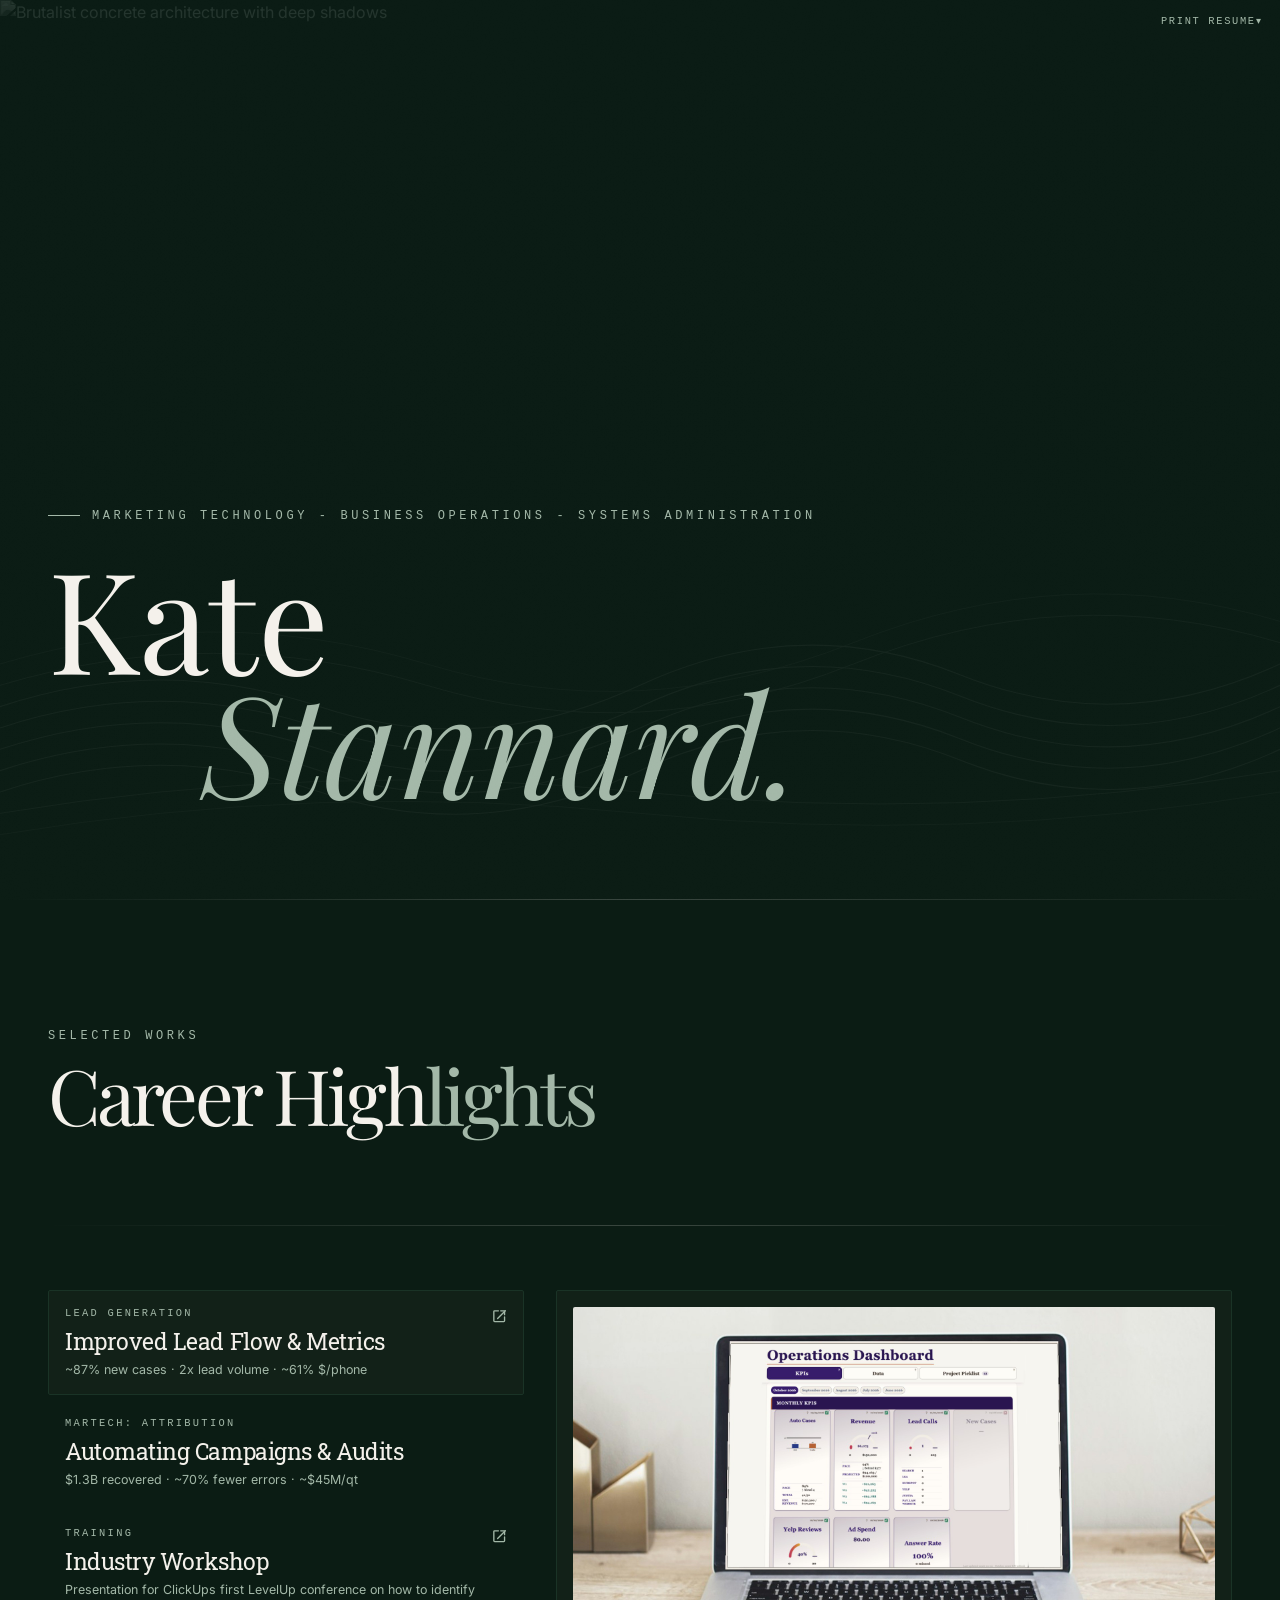
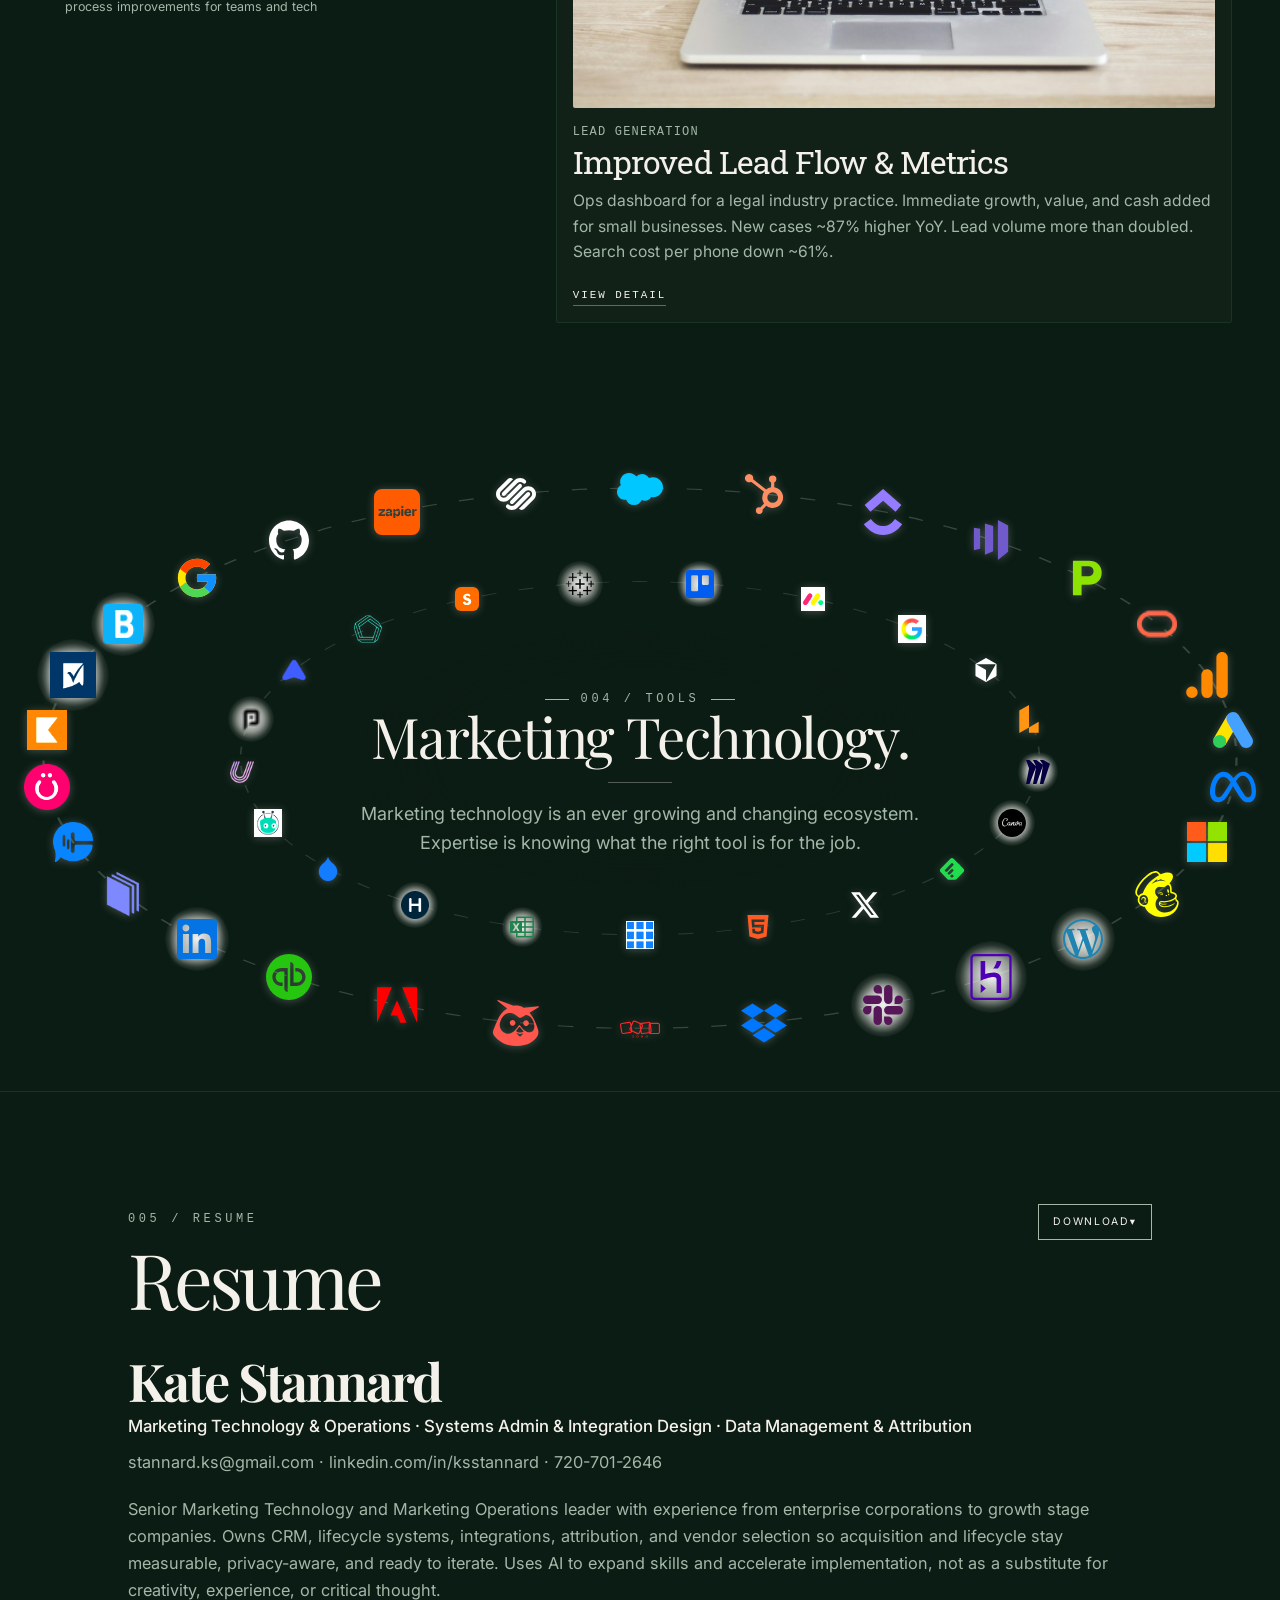
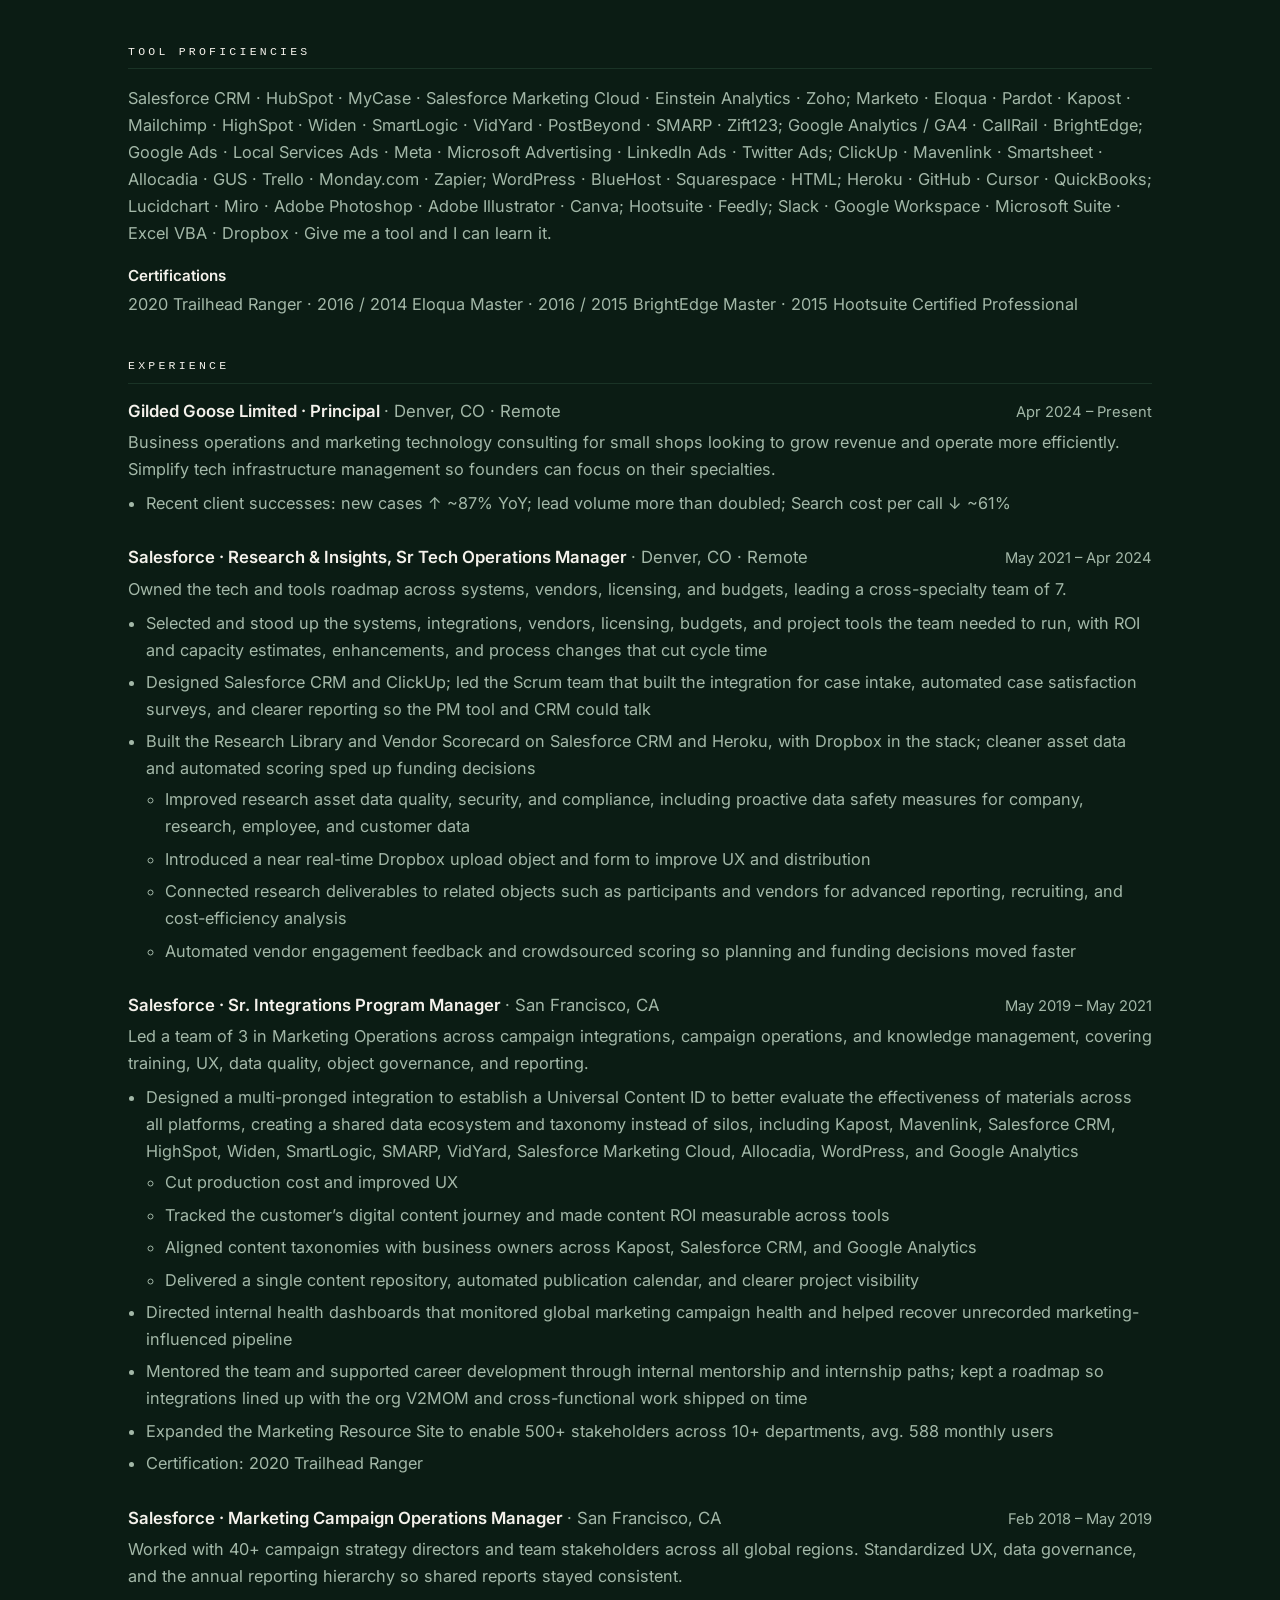
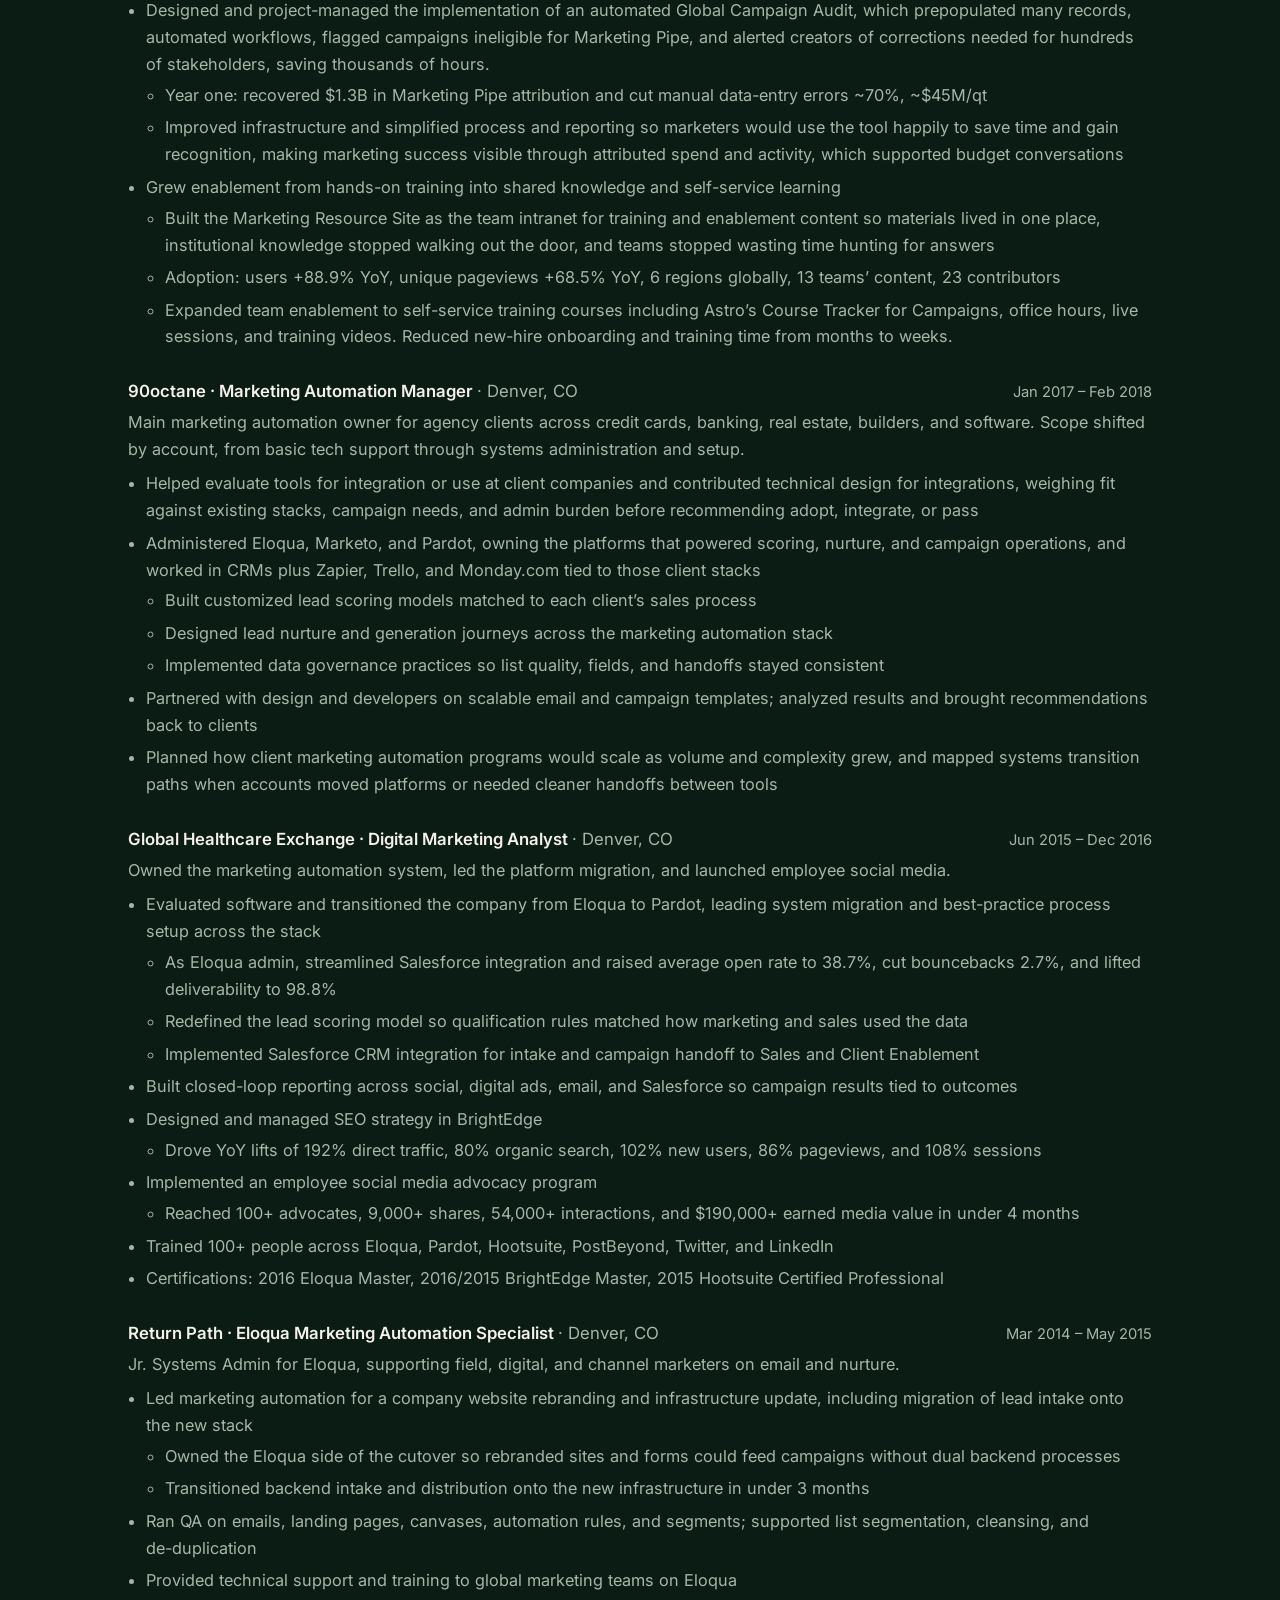
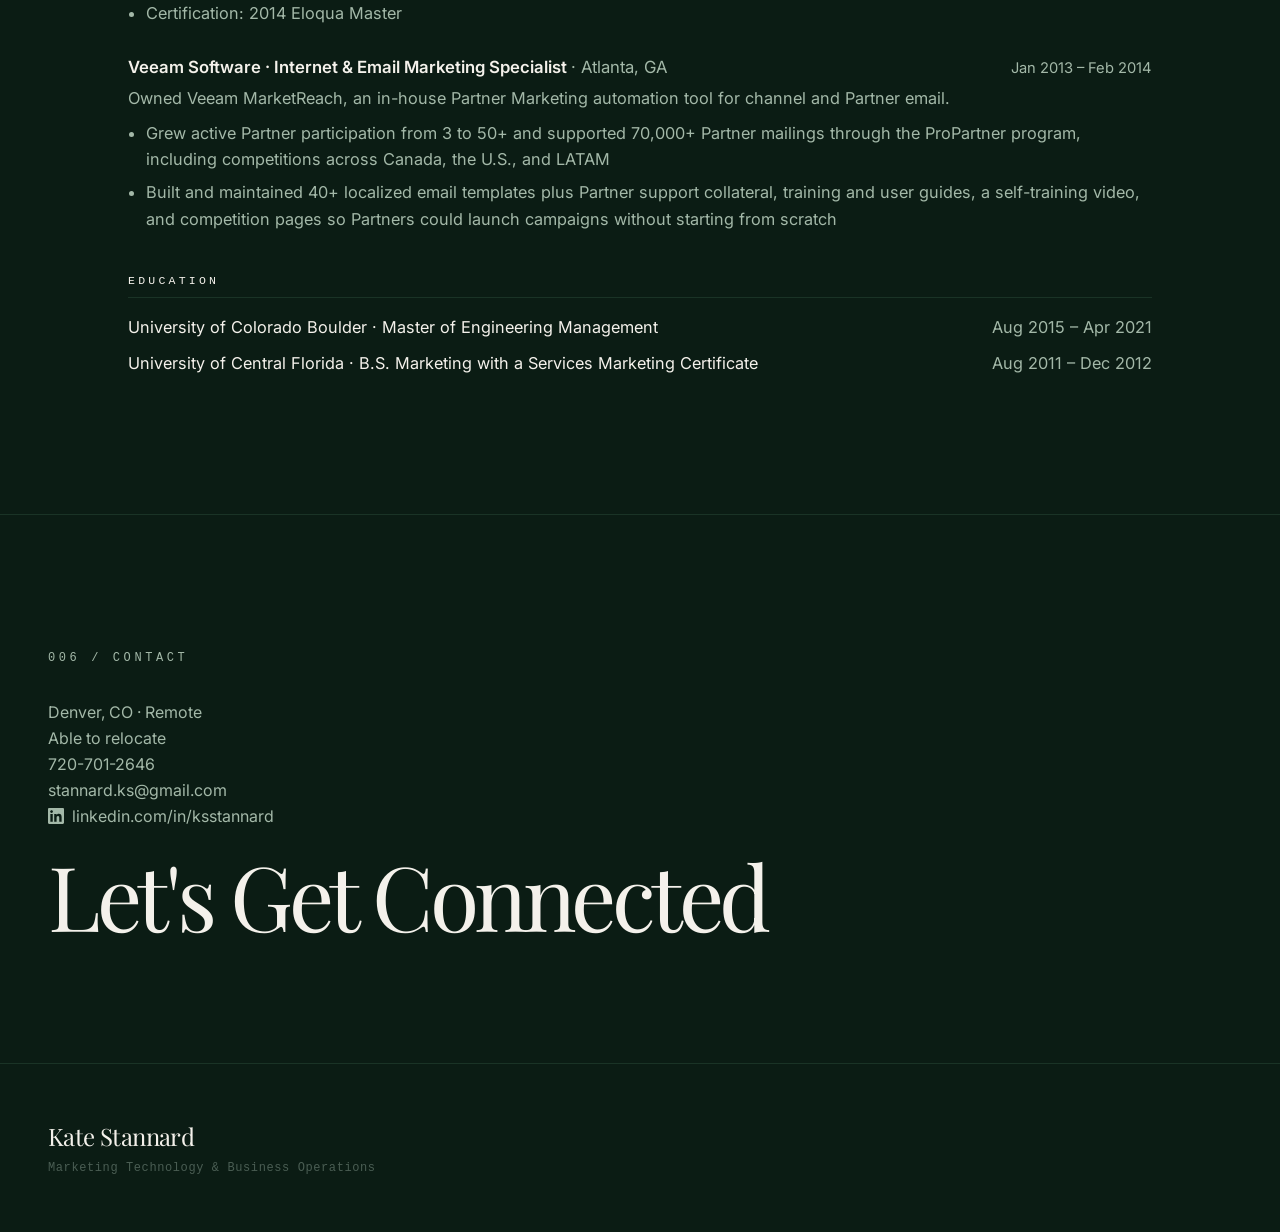
==== commit b75bd06a: "Publish Career Highlights titles, dashboard link-out, and Sample Firm demo." ====
--- a/index.html
+++ b/index.html
@@ -263,23 +263,28 @@
 Career High<em class="not-italic text-[#A3B8A8]">lights</em> </h2> </div> </div> <!-- Hairline divider --> <div class="w-full h-[1px] bg-gradient-to-r from-transparent via-[#F4F1EB]/20 to-transparent mb-16 reveal" aria-hidden="true"></div> <!-- List with preview · Career Highlights -->
 <div class="works-lp reveal" id="works-lp">
   <div class="works-lp-list" role="listbox" aria-label="Career highlights" id="works-lp-list">
+    <div class="works-lp-row">
     <button type="button" class="works-lp-btn" role="option" aria-selected="true" data-works-i="0" data-cursor="explore">
       <span class="works-lp-kind">Lead Generation</span>
-      <span class="works-lp-title">Legal Firm Operations Consulting</span>
+      <span class="works-lp-title">Improved Lead Flow &amp; Metrics</span>
       <span class="works-lp-stats">~87% new cases · 2x lead volume · ~61% $/phone</span>
     </button>
+    <a class="works-lp-out" href="guide/index.html" target="_blank" rel="noopener" data-works-i="0" aria-label="Open the operations dashboard demo">
+      <svg viewBox="0 0 24 24" fill="none" stroke="currentColor" stroke-width="1.75" stroke-linecap="round" stroke-linejoin="round" aria-hidden="true"><path d="M14 5h5v5"/><path d="M20 5L10 15"/><path d="M11 5H6a1 1 0 0 0-1 1v12a1 1 0 0 0 1 1h12a1 1 0 0 0 1-1v-5"/></svg>
+    </a>
+    </div>
     <button type="button" class="works-lp-btn" role="option" aria-selected="false" data-works-i="1" data-cursor="explore">
       <span class="works-lp-kind">MarTech: Attribution</span>
-      <span class="works-lp-title">Automating Campaign Creation &amp; Audit</span>
+      <span class="works-lp-title">Automating Campaigns &amp; Audits</span>
       <span class="works-lp-stats">$1.3B recovered · ~70% fewer errors · ~$45M/qt</span>
     </button>
     <div class="works-lp-row">
     <button type="button" class="works-lp-btn" role="option" aria-selected="false" data-works-i="2" data-cursor="explore">
       <span class="works-lp-kind">Training</span>
-      <span class="works-lp-title">LevelUp Presenter for ClickUp &amp; Salesforce</span>
-      <span class="works-lp-stats">How to identify process improvements for your team and tech</span>
+      <span class="works-lp-title">Industry Workshop</span>
+      <span class="works-lp-stats">Presentation for ClickUps first LevelUp conference on how to identify process improvements for teams and tech</span>
     </button>
-    <a class="works-lp-out" href="levelup.html" target="_blank" rel="noopener" aria-label="Watch the LevelUp talk on YouTube">
+    <a class="works-lp-out" href="levelup.html" target="_blank" rel="noopener" data-works-i="2" aria-label="Watch the LevelUp talk on YouTube">
       <svg viewBox="0 0 24 24" fill="none" stroke="currentColor" stroke-width="1.75" stroke-linecap="round" stroke-linejoin="round" aria-hidden="true"><path d="M14 5h5v5"/><path d="M20 5L10 15"/><path d="M11 5H6a1 1 0 0 0-1 1v12a1 1 0 0 0 1 1h12a1 1 0 0 0 1-1v-5"/></svg>
     </a>
     </div>
@@ -289,9 +294,9 @@
       <img src="assets/works/kpi-dashboard.jpg?v=dash4" alt="Operations KPI dashboard on a laptop screen" class="w-full h-full object-cover object-center" loading="lazy" width="960" height="600" id="works-lp-img">
     </div>
     <p class="text-[#A3B8A8] text-xs font-mono tracking-widest uppercase mb-1" id="works-lp-kind">Lead Generation</p>
-    <h3 id="works-lp-title">Legal Firm Operations Consulting</h3>
+    <h3 id="works-lp-title">Improved Lead Flow &amp; Metrics</h3>
     <p class="works-lp-body" id="works-lp-body">Ops dashboard for a legal industry practice. Immediate growth, value, and cash added for small businesses. New cases ~87% higher YoY. Lead volume more than doubled. Search cost per phone down ~61%.</p>
-    <a class="works-lp-link" id="works-lp-link" href="#works">View detail</a>
+    <a class="works-lp-link" id="works-lp-link" href="guide/index.html" target="_blank" rel="noopener">View detail</a>
   </div>
 </div>
 </section> <section id="manifesto" class="relative bg-[#0B1C14] overflow-hidden"> <div class="tool-cloud" aria-hidden="true">
@@ -812,17 +817,17 @@
           var items = [
             {
               kind: 'Lead Generation',
-              title: 'Legal Firm Operations Consulting',
+              title: 'Improved Lead Flow & Metrics',
               body: 'Ops dashboard for a legal industry practice. Immediate growth, value, and cash added for small businesses. New cases ~87% higher YoY. Lead volume more than doubled. Search cost per phone down ~61%.',
-              href: '#works',
+              href: 'guide/index.html',
               img: 'assets/works/kpi-dashboard.jpg?v=dash4',
               alt: 'Operations KPI dashboard on a laptop screen',
               dash: true,
-              external: false
+              external: true
             },
             {
               kind: 'MarTech: Attribution',
-              title: 'Automating Campaign Creation & Audit',
+              title: 'Automating Campaigns & Audits',
               body: 'Automated Global Campaign Audit that prepopulated records, ran workflows, and flagged corrections for hundreds of stakeholders. Year one recovered $1.3B in Marketing Pipe and cut manual data-entry errors ~70%.',
               href: '#works',
               img: 'assets/works/campaign-audit.jpg',
@@ -832,8 +837,8 @@
             },
             {
               kind: 'Training',
-              title: 'LevelUp Presenter for ClickUp & Salesforce',
-              body: 'Taught a training workshop at ClickUp\'s Level Up event. Live instruction for operators on merging people, process, and systems, not a slide walkthrough of one integration.',
+              title: 'Industry Workshop',
+              body: 'Presentation for ClickUps first LevelUp conference on how to identify process improvements for teams and tech',
               href: 'levelup.html',
               img: 'assets/works/clickup-talk.jpg?v=slide2',
               alt: 'Kate presenting a training workshop at ClickUp Level Up',
@@ -891,12 +896,12 @@
               }
             });
           });
-          var outEl = root.querySelector('.works-lp-out');
-          if (outEl) {
+          root.querySelectorAll('.works-lp-out').forEach(function (outEl) {
             outEl.addEventListener('click', function () {
-              select(2);
+              var i = parseInt(outEl.getAttribute('data-works-i'), 10);
+              if (!isNaN(i)) select(i);
             });
-          }
+          });
         })();
       </script> <!-- Scroll Reveal Script --> <script>
         const revealObserver = new IntersectionObserver(
